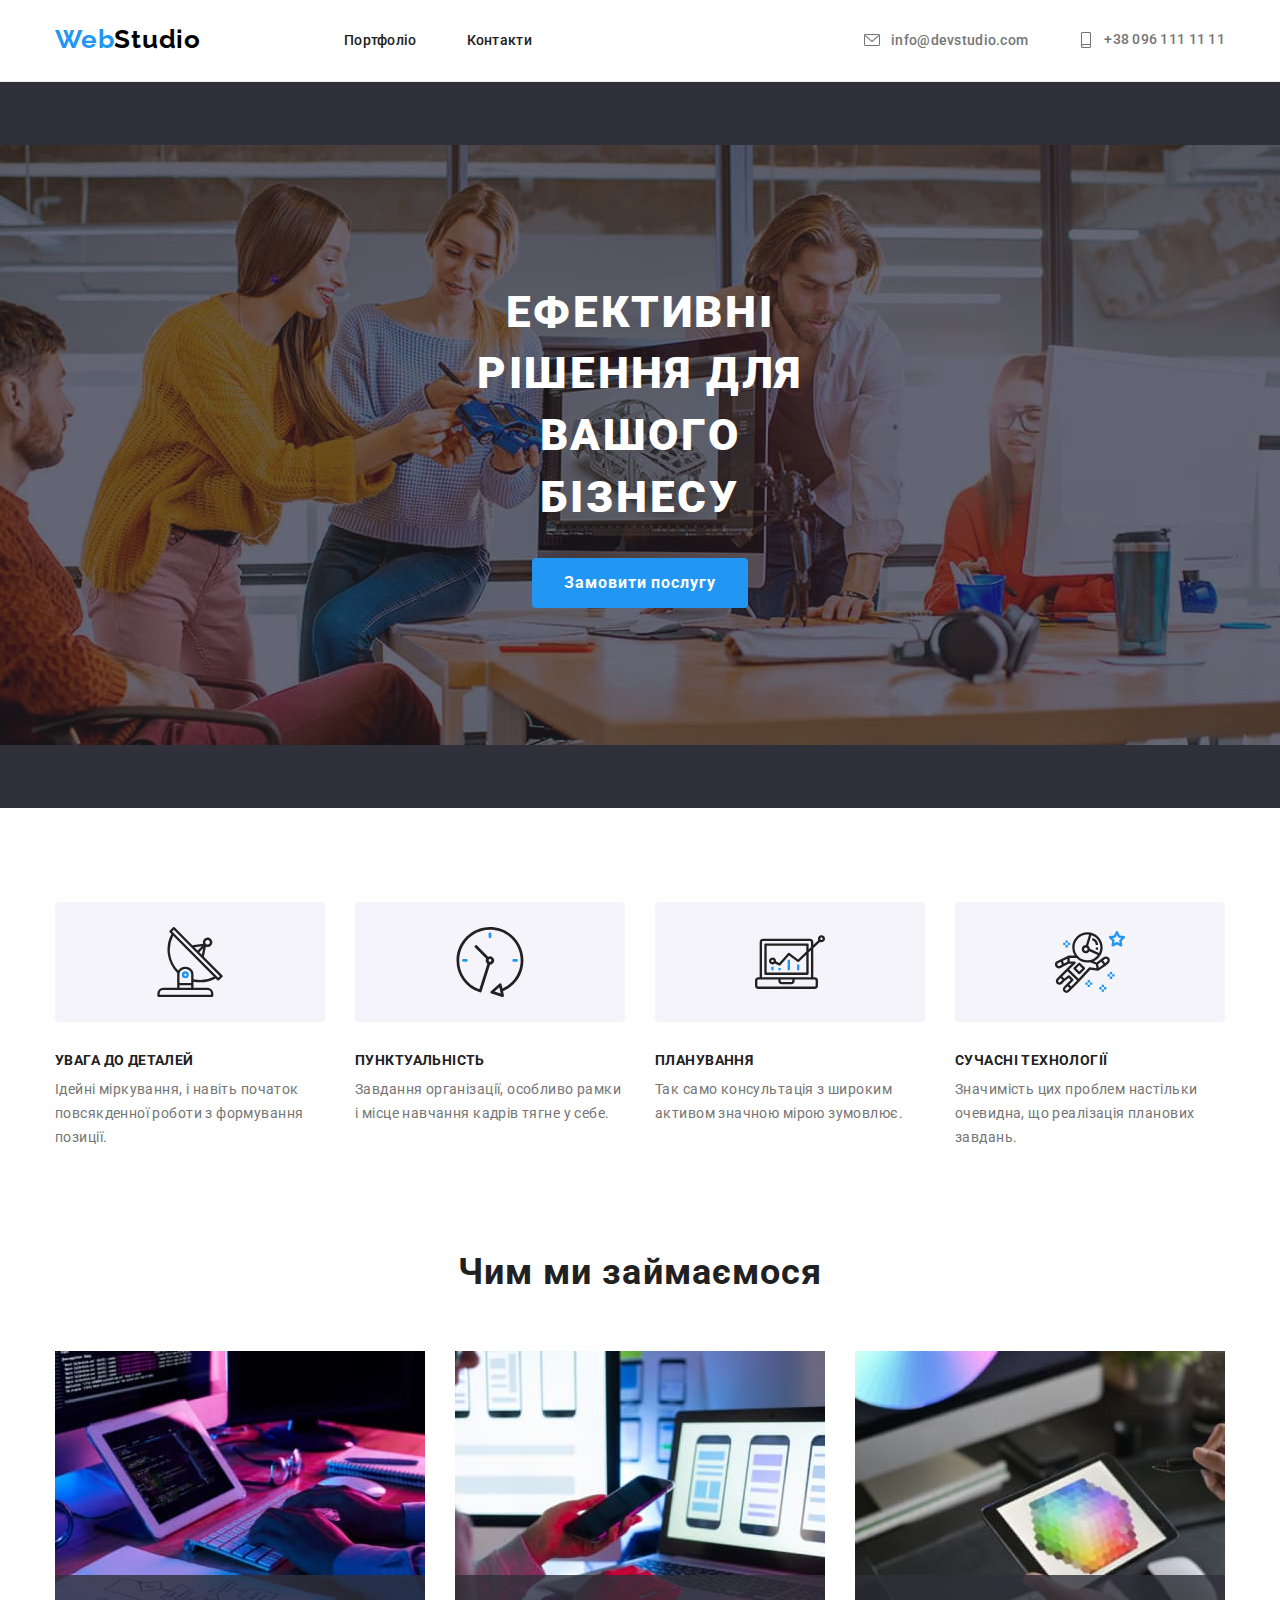
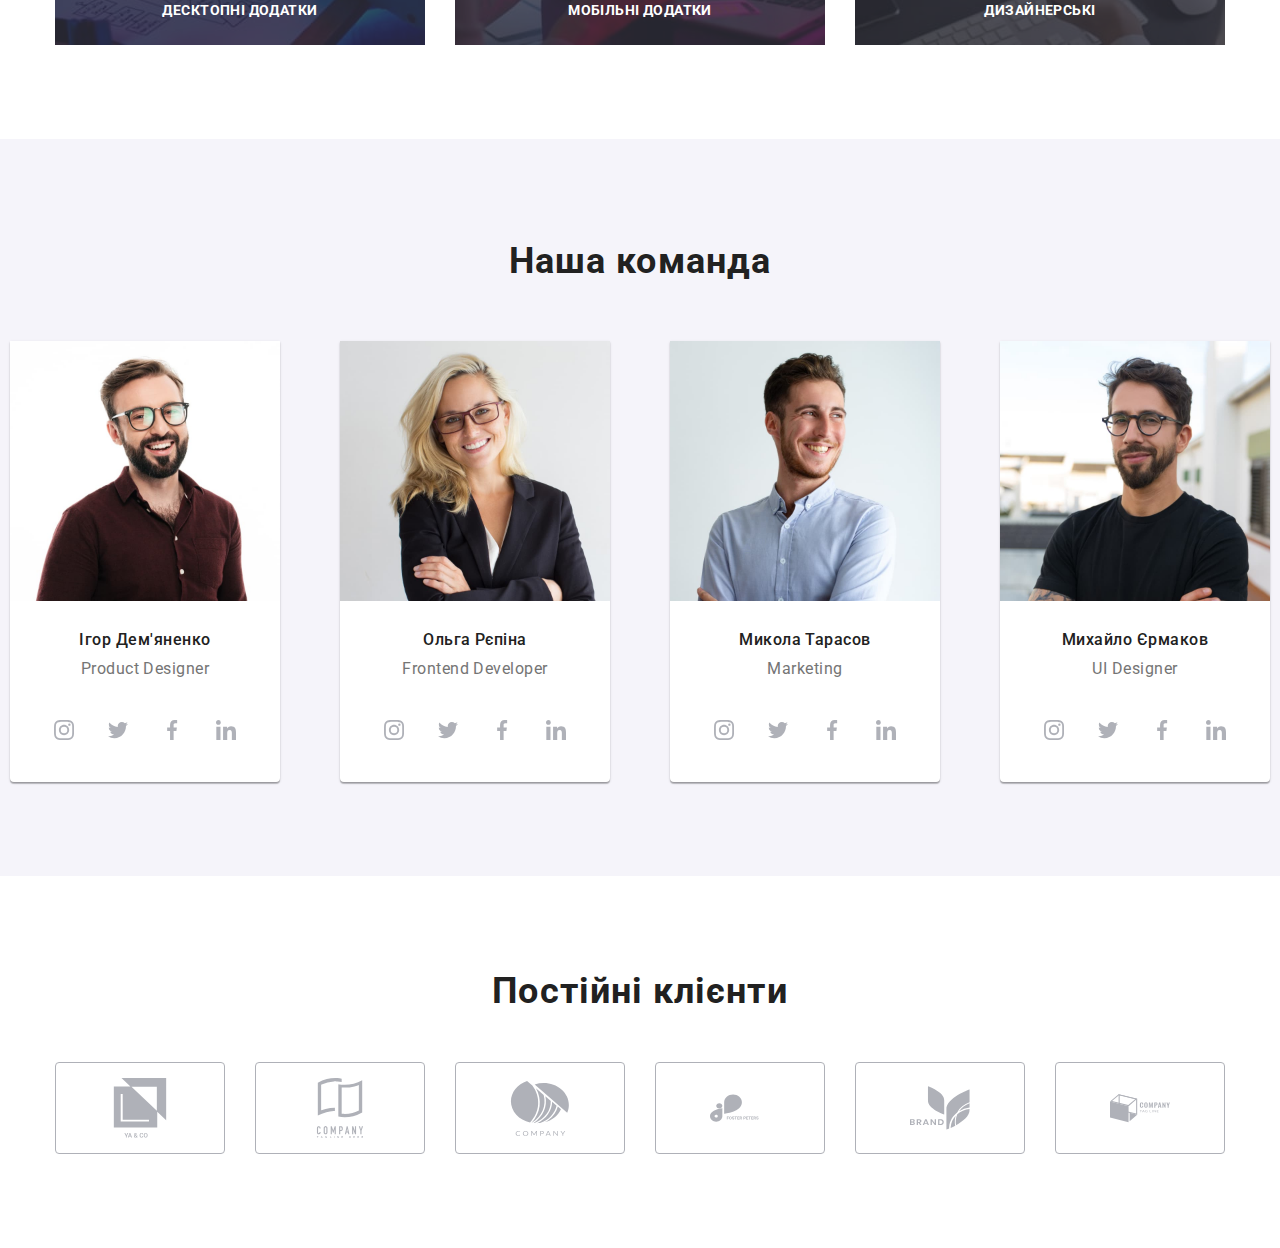
==== index.html @ b7daf35f "media from sections" ====
<!DOCTYPE html>
<html lang="uk">
  <head>
    <meta charset="UTF-8" />
    <meta http-equiv="X-UA-Compatible" content="IE=edge" />
    <meta name="viewport" content="width=device-width, initial-scale=1.0" />
    <title>WebStudio</title>

    <link rel="preconnect" href="https://fonts.googleapis.com" />
    <link rel="preconnect" href="https://fonts.gstatic.com" crossorigin />
    <link
      href="https://fonts.googleapis.com/css2?family=Raleway:wght@700&family=Roboto:wght@400;500;700;900&display=swap"
      rel="stylesheet"
    />
    <link
      rel="stylesheet"
      href="https://cdnjs.cloudflare.com/ajax/libs/modern-normalize/1.0.0/modern-normalize.min.css"
    />

    <link rel="stylesheet" href="./css/main.min.css" />
  </head>
  <body>
    <header class="header">
      <div class="container conteiner-header">
        <a href="./index.html" lang="en" class="logo">
          <span class="logo__web">Web</span
          ><span class="logo__studio">Studio</span></a
        >
        <button type="button" class="header__button">
          <svg width="40" height="40">
            <use
              href="./image/symbol-defs.svg#icon-menu"
              class="icon_menu"
            ></use>
            <use
              href="./image/symbol-defs.svg#icon-close_menu"
              class="icon_close"
            ></use>
          </svg>
        </button>

        <nav class="header__main">
          <ul class="utilited-ul nav">
            <li class="nav__item">
              <a href="./index.html" class="nav__link nav__link-active"
                >Студія</a
              >
            </li>
            <li class="nav__item">
              <a href="./portfolio.html" target="_blank" class="nav__link"
                >Портфоліо</a
              >
            </li>
            <li class="nav__item">
              <a href="" class="nav__link">Контакти</a>
            </li>
          </ul>
        </nav>

        <ul class="contact contact-header utilited-ul">
          <li class="contact__item">
            <a href=" mailto:info@devstudio.com" class="contact__link">
              <svg class="contact__mail-icon">
                <use href="./image/symbol-defs.svg#icon-envelope"></use>
              </svg>
              info@devstudio.com
            </a>
          </li>
          <li class="contact__item">
            <a href="tel:+380961111111" class="contact__link">
              <svg class="contact__tel-icon">
                <use href="./image/symbol-defs.svg#icon-smartphone"></use>
              </svg>
              +38 096 111 11 11
            </a>
          </li>
        </ul>
      </div>
    </header>

    <main>
      <!-- hero -->
      <section class="hero">
        <div class="container">
          <h1 class="hero__title">Ефективні рішення для вашого бізнесу</h1>
          <button type="button" class="hero__button button" data-modal-open>
            Замовити послугу
          </button>
        </div>
      </section>
      <!--особливості  -->
      <section class="section feautres">
        <div class="container">
          <h2 class="section__title" hidden>особливості</h2>
          <ul class="utilited-ul benefits">
            <li class="benefits__item">
              <div class="benefits__icon">
                <svg class="benefits__icon-size">
                  <use href="./image/symbol-defs.svg#icon-antenna"></use>
                </svg>
              </div>
              <h3 class="benefits__title">УВАГА ДО ДЕТАЛЕЙ</h3>
              <p class="benefits__text">
                Ідейні міркування, і навіть початок повсякденної роботи з
                формування позиції.
              </p>
            </li>
            <li class="benefits__item">
              <div class="benefits__icon">
                <svg class="benefits__icon-size">
                  <use href="./image/symbol-defs.svg#icon-clock"></use>
                </svg>
              </div>
              <h3 class="benefits__title">ПУНКТУАЛЬНІСТЬ</h3>
              <p class="benefits__text">
                Завдання організації, особливо рамки і місце навчання кадрів
                тягне у себе.
              </p>
            </li>
            <li class="benefits__item">
              <div class="benefits__icon">
                <svg class="benefits__icon-size">
                  <use href="./image/symbol-defs.svg#icon-diagram"></use>
                </svg>
              </div>
              <h3 class="benefits__title">ПЛАНУВАННЯ</h3>
              <p class="benefits__text">
                Так само консультація з широким активом значною мірою зумовлює.
              </p>
            </li>
            <li class="benefits__item">
              <div class="benefits__icon">
                <svg class="benefits__icon-size">
                  <use href="./image/symbol-defs.svg#icon-astronaut"></use>
                </svg>
              </div>
              <h3 class="benefits__title">СУЧАСНІ ТЕХНОЛОГІЇ</h3>
              <p class="benefits__text">
                Значимість цих проблем настільки очевидна, що реалізація
                планових завдань.
              </p>
            </li>
          </ul>
        </div>
      </section>
      <!-- Чим ми займаємося -->
      <section class="section works">
        <div class="container">
          <h2 class="section__title">Чим ми займаємося</h2>

          <ul class="utilited-ul works__list">
            <li class="works__item">
              <div class="works__wrapper">
                <img
                  src="./image/box1.jpg"
                  width="370"
                  alt="клавіатура"
                  class="works__img"
                />

                <div class="works__overlay">
                  <p class="works__overlay__text">Десктопні додатки</p>
                </div>
              </div>
            </li>
            <li class="works__item">
              <div class="works__wrapper">
                <img
                  src="./image/box2.jpg"
                  width="370"
                  alt="телефон"
                  class="works__img"
                />

                <div class="works__overlay">
                  <p class="works__overlay__text">Мобільні додатки</p>
                </div>
              </div>
            </li>
            <li class="works__item">
              <div class="works__wrapper">
                <img
                  src="./image/box3.jpg"
                  width="370"
                  alt="телефон"
                  class="works__img"
                />

                <div class="works__overlay">
                  <p class="works__overlay__text">Дизайнерські</p>
                </div>
              </div>
            </li>
          </ul>
        </div>
      </section>

      <!-- Наша команда -->
      <section class="section section-team">
        <div class="container">
          <h2 class="section__title">Наша команда</h2>

          <ul class="utilited-ul team">
            <li class="team__li">
              <img
                src="./image/img.jpg"
                width="270"
                alt="Ігор Дем'яненко"
                class="team__photo"
              />

              <h3 class="team__title">Ігор Дем'яненко</h3>
              <p class="team__text">Product Designer</p>
              <ul class="social-list">
                <li class="social-li">
                  <a
                    class="social-link"
                    href="https://www.instagram.com/"
                    target="_blank"
                    rel="noopener noreferrer"
                  >
                    <svg class="social-ikon-item">
                      <use href="./image/symbol-defs.svg#icon-instagram"></use>
                    </svg>
                  </a>
                </li>
                <li class="social-li">
                  <a
                    class="social-link"
                    href="https://www.instagram.com/"
                    target="_blank"
                    rel="noopener noreferrer"
                  >
                    <svg class="social-ikon-item">
                      <use href="./image/symbol-defs.svg#icon-twitter"></use>
                    </svg>
                  </a>
                </li>
                <li class="social-li">
                  <a
                    class="social-link"
                    href="https://www.instagram.com/"
                    target="_blank"
                    rel="noopener noreferrer"
                  >
                    <svg class="social-ikon-item">
                      <use href="./image/symbol-defs.svg#icon-facebook"></use>
                    </svg>
                  </a>
                </li>
                <li class="social-li">
                  <a
                    class="social-link"
                    href="https://www.instagram.com/"
                    target="_blank"
                    rel="noopener noreferrer"
                  >
                    <svg class="social-ikon-item">
                      <use href="./image/symbol-defs.svg#icon-linkedin"></use>
                    </svg>
                  </a>
                </li>
              </ul>
            </li>
            <li class="team__li">
              <img
                src="./image/img1.jpg"
                width="270"
                alt="Ольга Рєпіна"
                class="team__photo"
              />
              <h3 class="team__title">Ольга Рєпіна</h3>
              <p class="team__text">Frontend Developer</p>
              <ul class="social-list">
                <li class="social-li">
                  <a
                    class="social-link"
                    href="https://www.instagram.com/"
                    target="_blank"
                    rel="noopener noreferrer"
                  >
                    <svg class="social-ikon-item">
                      <use href="./image/symbol-defs.svg#icon-instagram"></use>
                    </svg>
                  </a>
                </li>
                <li class="social-li">
                  <a
                    class="social-link"
                    href="https://www.instagram.com/"
                    target="_blank"
                    rel="noopener noreferrer"
                  >
                    <svg class="social-ikon-item">
                      <use href="./image/symbol-defs.svg#icon-twitter"></use>
                    </svg>
                  </a>
                </li>
                <li class="social-li">
                  <a
                    class="social-link"
                    href="https://www.instagram.com/"
                    target="_blank"
                    rel="noopener noreferrer"
                  >
                    <svg class="social-ikon-item">
                      <use href="./image/symbol-defs.svg#icon-facebook"></use>
                    </svg>
                  </a>
                </li>
                <li class="social-li">
                  <a
                    class="social-link"
                    href="https://www.instagram.com/"
                    target="_blank"
                    rel="noopener noreferrer"
                  >
                    <svg class="social-ikon-item">
                      <use href="./image/symbol-defs.svg#icon-linkedin"></use>
                    </svg>
                  </a>
                </li>
              </ul>
            </li>
            <li class="team__li">
              <img
                src="./image/img2.jpg"
                width="270"
                alt="Микола Тарасов"
                class="team__photo"
              />
              <h3 class="team__title">Микола Тарасов</h3>
              <p class="team__text">Marketing</p>
              <ul class="social-list">
                <li class="social-li">
                  <a
                    class="social-link"
                    href="https://www.instagram.com/"
                    target="_blank"
                    rel="noopener noreferrer"
                  >
                    <svg class="social-ikon-item">
                      <use href="./image/symbol-defs.svg#icon-instagram"></use>
                    </svg>
                  </a>
                </li>
                <li class="social-li">
                  <a
                    class="social-link"
                    href="https://www.instagram.com/"
                    target="_blank"
                    rel="noopener noreferrer"
                  >
                    <svg class="social-ikon-item">
                      <use href="./image/symbol-defs.svg#icon-twitter"></use>
                    </svg>
                  </a>
                </li>
                <li class="social-li">
                  <a
                    class="social-link"
                    href="https://www.instagram.com/"
                    target="_blank"
                    rel="noopener noreferrer"
                  >
                    <svg class="social-ikon-item">
                      <use href="./image/symbol-defs.svg#icon-facebook"></use>
                    </svg>
                  </a>
                </li>
                <li class="social-li">
                  <a
                    class="social-link"
                    href="https://www.instagram.com/"
                    target="_blank"
                    rel="noopener noreferrer"
                  >
                    <svg class="social-ikon-item">
                      <use href="./image/symbol-defs.svg#icon-linkedin"></use>
                    </svg>
                  </a>
                </li>
              </ul>
            </li>
            <li class="team__li">
              <img
                src="./image/img3.jpg"
                width="270"
                alt="Михайло Єрмаков"
                class="team__photo"
              />
              <h3 class="team__title">Михайло Єрмаков</h3>
              <p class="team__text">UI Designer</p>
              <ul class="social-list">
                <li class="social-li">
                  <a
                    class="social-link"
                    href="https://www.instagram.com/"
                    target="_blank"
                    rel="noopener noreferrer"
                  >
                    <svg class="social-ikon-item">
                      <use href="./image/symbol-defs.svg#icon-instagram"></use>
                    </svg>
                  </a>
                </li>
                <li class="social-li">
                  <a
                    class="social-link"
                    href="https://www.instagram.com/"
                    target="_blank"
                    rel="noopener noreferrer"
                  >
                    <svg class="social-ikon-item">
                      <use href="./image/symbol-defs.svg#icon-twitter"></use>
                    </svg>
                  </a>
                </li>
                <li class="social-li">
                  <a
                    class="social-link"
                    href="https://www.instagram.com/"
                    target="_blank"
                    rel="noopener noreferrer"
                  >
                    <svg class="social-ikon-item">
                      <use href="./image/symbol-defs.svg#icon-facebook"></use>
                    </svg>
                  </a>
                </li>
                <li class="social-li">
                  <a
                    class="social-link"
                    href="https://www.instagram.com/"
                    target="_blank"
                    rel="noopener noreferrer"
                  >
                    <svg class="social-ikon-item">
                      <use href="./image/symbol-defs.svg#icon-linkedin"></use>
                    </svg>
                  </a>
                </li>
              </ul>
            </li>
          </ul>
        </div>
      </section>
      <section class="section clients">
        <div class="container">
          <h2 class="clients-title">Постійні клієнти</h2>
          <ul class="clients-list">
            <li class="clients-item">
              <a class="clients-link" href="#">
                <svg class="client-ikon-item">
                  <use href="./image/symbol-defs.svg#icon-group"></use>
                </svg>
              </a>
            </li>
            <li class="clients-item">
              <a class="clients-link" href="#">
                <svg class="client-ikon-item">
                  <use href="./image/symbol-defs.svg#icon-group-1"></use>
                </svg>
              </a>
            </li>
            <li class="clients-item">
              <a class="clients-link" href="#">
                <svg class="client-ikon-item">
                  <use href="./image/symbol-defs.svg#icon-group-2"></use>
                </svg>
              </a>
            </li>
            <li class="clients-item">
              <a class="clients-link" href="#">
                <svg class="client-ikon-item">
                  <use href="./image/symbol-defs.svg#icon-group-3"></use>
                </svg>
              </a>
            </li>
            <li class="clients-item">
              <a class="clients-link" href="#">
                <svg class="client-ikon-item">
                  <use href="./image/symbol-defs.svg#icon-group-4"></use>
                </svg>
              </a>
            </li>
            <li class="clients-item">
              <a class="clients-link" href="#">
                <svg class="client-ikon-item">
                  <use href="./image/symbol-defs.svg#icon-group-5"></use>
                </svg>
              </a>
            </li>
          </ul>
        </div>
      </section>
    </main>
    <!-- підвал -->
    <!-- <footer class="footer">
      <div class="container container-footer">
        <div class="contact footer-contacts">
          <a href="./index.html" lang="en" class="logo logo-footer">
            <span class="logo__web">Web</span
            ><span class="logo__studio-footer">Studio</span></a
          >

          <address>
            <ul class="contact utilited-ul">
              <li>
                <a
                  href="https://www.google.com/maps/place/%D0%B1%D1%83%D0%BB.+%D0%9B%D0%B5%D1%81%D0%B8+%D0%A3%D0%BA%D1%80%D0%B0%D0%B8%D0%BD%D0%BA%D0%B8,+26,+%D0%9A%D0%B8%D0%B5%D0%B2,+%D0%A3%D0%BA%D1%80%D0%B0%D0%B8%D0%BD%D0%B0,+02000/@50.4265841,30.5361971,17z/data=!3m1!4b1!4m5!3m4!1s0x40d4cf0e033ecbe9:0x57a4dffefec77da0!8m2!3d50.4265807!4d30.5383858"
                  target="_blank"
                  rel="noopener noreferrer"
                  class="adress"
                  >м. Київ, пр-т Лесі Українки, 26</a
                >
              </li>
              <li>
                <a href=" mailto:info@devstudio.com" class="contact-footer"
                  >info@devstudio.com</a
                >
              </li>
              <li>
                <a href="tel:+380961111111" class="contact-footer"
                  >+38 096 111 11 11</a
                >
              </li>
            </ul>
          </address>
        </div>
        <div class="footer-add">
          <p class="add-title">приєднуйтесь</p>
          <ul class="social">
            <li class="social-li">
              <a
                class="social-link social-link-add"
                href="https://www.instagram.com/"
                target="_blank"
                rel="noopener noreferrer"
              >
                <svg class="social-ikon-item add">
                  <use href="./image/symbol-defs.svg#icon-instagram"></use>
                </svg>
              </a>
            </li>
            <li class="social-li">
              <a
                class="social-link social-link-add"
                href="https://www.instagram.com/"
                target="_blank"
                rel="noopener noreferrer"
              >
                <svg class="social-ikon-item add">
                  <use href="./image/symbol-defs.svg#icon-twitter"></use>
                </svg>
              </a>
            </li>
            <li class="social-li">
              <a
                class="social-link social-link-add"
                href="https://www.instagram.com/"
                target="_blank"
                rel="noopener noreferrer"
              >
                <svg class="social-ikon-item add">
                  <use href="./image/symbol-defs.svg#icon-facebook"></use>
                </svg>
              </a>
            </li>
            <li class="social-li">
              <a
                class="social-link social-link-add"
                href="https://www.instagram.com/"
                target="_blank"
                rel="noopener noreferrer"
              >
                <svg class="social-ikon-item add">
                  <use href="./image/symbol-defs.svg#icon-linkedin"></use>
                </svg>
              </a>
            </li>
          </ul>
        </div>

        <div class="footer-subscription">
          <p class="subscription-title">Підпишіться на розсилку</p>

          <form name="subscription" class="form-subscription">
            <label>
              <input
                type="email"
                name="mail"
                placeholder="E-mail"
                class="input-subscription"
              />
            </label>
            <button type="submit" class="subscription-button">
              Підписатися
              <svg class="subscription-icon">
                <use href="./image/symbol-defs.svg#icon-send"></use>
              </svg>
            </button>
          </form>
        </div>
      </div>
    </footer> -->
    <div class="backdrop is-hidden" data-modal>
      <div class="hero-modal">
        <button type="button" class="close-btn" data-modal-close>
          <svg class="close-icon">
            <use href="./image/symbol-defs.svg#icon-close"></use>
          </svg>
        </button>
        <form class="request">
          <p class="request-title">Залиште свої дані, ми вам передзвонимо</p>

          <label for="name" class="request-item">
            Ім'я
            <input
              type="text"
              name="name"
              id="name"
              class="request-input"
              required
            />
            <svg class="input-icon">
              <use href="./image/symbol-defs.svg#icon-name-modal"></use>
            </svg>
          </label>

          <label for="tel" class="request-item">
            Телефон

            <input
              type="tel"
              name="tel"
              id="tel"
              class="request-input"
              required
            />
            <svg class="input-icon">
              <use href="./image/symbol-defs.svg#icon-phone-modal"></use>
            </svg>
          </label>

          <label class="request-item">
            Пошта

            <input type="email" name="mail" class="request-input" required />
            <svg class="input-icon">
              <use href="./image/symbol-defs.svg#icon-email-modal"></use>
            </svg>
          </label>

          <label class="request-item">
            Коментар
            <textarea
              name="commit"
              rows="5"
              class="text-commit"
              placeholder="Введіть текст"
            ></textarea>
          </label>

          <label class="request-agree">
            <input
              class="agree-input"
              type="checkbox"
              name="consent"
              value="agree"
            />
            <span class="agree-icon"></span>
            <span class="agree-text">
              Погоджуюся з розсилкою та приймаю
              <a href="#" class="agree-link">Умови договору</a>
            </span>
          </label>

          <button type="submit" class="request-btn">Відправити</button>
        </form>
      </div>
    </div>
    <script src="./js/modal.js"></script>
  </body>
</html>
---- css/main.min.css ----
html{-webkit-box-sizing:border-box;box-sizing:border-box}*,*::before,*::after{-webkit-box-sizing:inherit;box-sizing:inherit}body{background-color:#fff;color:#757575;font-family:Roboto,sans-serif;font-weight:400;font-size:16px;line-height:1.17;letter-spacing:.03em}h1,h2,h3,h4,h5,h6,p,ul{padding:0px;margin:0px}a,ul{list-style:none;color:currentColor}img{display:block;margin:0px}button,a{cursor:pointer}.container{margin-left:auto;margin-right:auto;padding-left:15px;padding-right:15px}@media screen and (min-width: 480px){.container{width:480px}}@media screen and (min-width: 768px){.container{width:768px}}@media screen and (min-width: 1200px){.container{width:1200px}}.button{border-radius:4px;padding:6px 22px;display:inline-block;border:0px;color:#212121;background-color:#f5f4fa;cursor:pointer;font-weight:500;font-size:16px;line-height:1.62;text-align:center;letter-spacing:.03em;-webkit-transition:background-color 250ms cubic-bezier(0.4, 0, 0.2, 1);transition:background-color 250ms cubic-bezier(0.4, 0, 0.2, 1)}.section{margin-left:auto;margin-right:auto;padding-top:60px;padding-bottom:60px}@media screen and (min-width: 1200px){.section{padding-top:94px;padding-bottom:94px}}.logo{display:-webkit-box;display:-ms-flexbox;display:flex;padding-top:16px;padding-bottom:16px;text-decoration:none;letter-spacing:.03em;font-family:"Raleway";font-style:normal;font-weight:700;font-size:24px;line-height:1.6;letter-spacing:.03em}.logo__web{color:#2196f3}.logo__studio{color:#000}@media screen and (min-width: 768px){.logo{padding-top:26px;padding-bottom:26px}}@media screen and (min-width: 1200px){.logo{font-size:26px;line-height:1.2;padding-top:24px;padding-bottom:25px;margin-right:93px}}.logo-footer{display:inline-block;margin-bottom:20px}.logo__studio-footer{color:#fff}.section__title{margin-bottom:30px;font-weight:700;font-size:28px;line-height:1.17;text-align:center;letter-spacing:.03em;color:#212121}@media screen and (min-width: 1200px){.section__title{font-size:36px;line-height:1.6;margin-bottom:50px}}.header{border-bottom:1px solid #ececec}@media screen and (min-width: 768px){.header{display:-webkit-box;display:-ms-flexbox;display:flex}}@media screen and (min-width: 768px){.header__main{display:-webkit-box;display:-ms-flexbox;display:flex}}@media screen and (min-width: 768px){.conteiner-header{display:-webkit-box;display:-ms-flexbox;display:flex;-webkit-box-align:center;-ms-flex-align:center;align-items:center;margin-left:auto;margin-right:auto;padding-right:15px;padding-left:15px;background-color:#fff}}.header__button{display:block;margin-left:auto;width:40px;height:40px}@media screen and (min-width: 768px){.header__button{display:none}}.nav{display:none}@media screen and (min-width: 768px){.nav{display:-webkit-box;display:-ms-flexbox;display:flex}}@media screen and (min-width: 1200px){.nav{display:-webkit-box;display:-ms-flexbox;display:flex;gap:50px}}.nav__link{display:none}@media screen and (min-width: 768px){.nav__link{display:block;padding-top:32px;padding-bottom:32px;color:#212121;font-weight:500;font-size:14px;line-height:1.2;letter-spacing:.02em;text-decoration:none;-webkit-transition-property:color;transition-property:color;-webkit-transition-duration:250ms;transition-duration:250ms;-webkit-transition-timing-function:cubic-bezier(0.4, 0, 0.2, 1);transition-timing-function:cubic-bezier(0.4, 0, 0.2, 1)}.nav__link:hover,.nav__link:focus{color:#2196f3}}.nav__link-active{display:none}@media screen and (min-width: 768px){.nav__link-active{color:#2196f3;position:relative}.nav__link-active::after{position:absolute;content:"";display:block;width:100%;height:4px;background-color:#2196f3;left:0;bottom:0;border-radius:2px}}.contact{display:none}@media screen and (min-width: 768px){.contact{display:-webkit-box;display:-ms-flexbox;display:flex}}@media screen and (min-width: 1200px){.contact{font-weight:500;font-size:14px;line-height:1.2;letter-spacing:.02em;text-decoration:none}}.contact__item{display:none}@media screen and (min-width: 768px){.contact__item{display:-webkit-box;display:-ms-flexbox;display:flex}}@media screen and (min-width: 1200px){.contact__item{display:-webkit-box;display:-ms-flexbox;display:flex;-webkit-box-align:center;-ms-flex-align:center;align-items:center;-webkit-box-pack:center;-ms-flex-pack:center;justify-content:center;color:#757575}}.contact__link{display:-webkit-box;display:-ms-flexbox;display:flex;text-decoration:none;-webkit-transition:color 250ms cubic-bezier(0.4, 0, 0.2, 1);transition:color 250ms cubic-bezier(0.4, 0, 0.2, 1)}.contact__link:hover,.contact__link:focus{color:#2196f3}.contact-footer{color:rgba(255,255,255,.6);margin-bottom:9px;text-decoration:none;font-style:normal;font-weight:400;line-height:1.7;letter-spacing:.03em;margin-top:9px;-webkit-transition:color 250ms cubic-bezier(0.4, 0, 0.2, 1);transition:color 250ms cubic-bezier(0.4, 0, 0.2, 1)}.contact-footer:hover,.contact-footer:focus{color:#2196f3}.contact-footer-item{margin-top:9px}.contact-header{display:-webkit-box;display:-ms-flexbox;display:flex;-webkit-box-pack:center;-ms-flex-pack:center;justify-content:center;-webkit-box-align:center;-ms-flex-align:center;align-items:center;margin-left:auto;text-decoration:none}.contact__mail-icon{fill:#757575;margin-right:10px;width:18px;height:16px;-webkit-transition:fill 250ms cubic-bezier(0.4, 0, 0.2, 1);transition:fill 250ms cubic-bezier(0.4, 0, 0.2, 1)}.contact__link:hover .contact__mail-icon,.contact__link:focus .contact__mail-icon{fill:#2196f3}.contact__tel-icon{fill:#757575;margin-right:10px;margin-left:50px;width:16px;height:18px;-webkit-transition:fill 250ms cubic-bezier(0.4, 0, 0.2, 1);transition:fill 250ms cubic-bezier(0.4, 0, 0.2, 1)}.contact__link:hover .contact__tel-icon,.contact__link:focus .contact__tel-icon{fill:#2196f3}.hero{background:-webkit-gradient(linear, left top, right top, from(rgba(47, 48, 58, 0.4)), to(rgba(47, 48, 58, 0.4))),url("../image/hero.jpg");background:linear-gradient(to right, rgba(47, 48, 58, 0.4), rgba(47, 48, 58, 0.4)),url("../image/hero.jpg");background-color:#2f303a;background-repeat:no-repeat;background-position:center;text-align:center;padding-top:118px;padding-bottom:118px}@media screen and (min-width: 1200px){.hero{padding-top:200px;padding-bottom:200px}}.hero__button{padding:10px 24px;font-weight:700;line-height:1.88;letter-spacing:.06em;color:#fff;background-color:#2196f3}@media screen and (min-width: 1200px){.hero__button{padding:10px 32px}}.hero__title{display:-webkit-box;display:-ms-flexbox;display:flex;-ms-flex-wrap:wrap;flex-wrap:wrap;font-weight:900;font-size:26px;line-height:1.62;text-align:center;letter-spacing:.06em;text-transform:uppercase;color:#fff;margin-bottom:30px;width:360px;margin-right:auto;margin-left:auto}@media screen and (min-width: 1200px){.hero__title{font-size:44px;line-height:1.4;max-width:696px}}@media screen and (min-width: 1200px){.feautres{padding-bottom:0px}}.benefits{font-weight:400;font-size:14px;line-height:1.7;letter-spacing:.03em;background-color:#fff}@media screen and (min-width: 768px){.benefits{display:-webkit-box;display:-ms-flexbox;display:flex;-webkit-box-pack:center;-ms-flex-pack:center;justify-content:center;-ms-flex-wrap:wrap;flex-wrap:wrap;gap:30px}}@media screen and (max-width: 768px){.benefits__item:not(:last-child){margin-bottom:30px}}.benefits__title{margin-bottom:10px;font-weight:700;font-size:14px;line-height:16px;letter-spacing:.03em;text-transform:uppercase;color:#212121}.benefits__text{font-weight:400;font-size:14px;line-height:1.7;letter-spacing:.03em;color:#757575}@media screen and (min-width: 1200px){.benefits__text{width:270px}}@media screen and (max-width: 1200px){.benefits__text{width:350px}}.benefits__icon{display:-webkit-box;display:-ms-flexbox;display:flex;-webkit-box-pack:center;-ms-flex-pack:center;justify-content:center;-webkit-box-align:center;-ms-flex-align:center;align-items:center;width:100%;height:120px;background-color:#f5f4fa;border-radius:4px;margin-bottom:30px}.benefits__icon-size{width:70px;height:70px}@media screen and (min-width: 768px){.benefits__icon{width:350px;height:120px}}@media screen and (min-width: 1200px){.benefits__icon{width:270px;height:120px}}@media screen and (max-width: 1199px){.works{display:none}}@media screen and (min-width: 1200px){.works{display:block}}.works__list{display:-webkit-box;display:-ms-flexbox;display:flex;-ms-flex-item-align:center;align-self:center;-webkit-box-pack:center;-ms-flex-pack:center;justify-content:center;gap:30px}.works__item{display:-webkit-box;display:-ms-flexbox;display:flex;-webkit-box-pack:center;-ms-flex-pack:center;justify-content:center;-webkit-box-align:center;-ms-flex-align:center;align-items:center}.works__wrapper{position:relative}.works__overlay{position:absolute;content:"";width:370px;height:70px;background:rgba(47,48,58,.8);bottom:0;display:-webkit-box;display:-ms-flexbox;display:flex;-webkit-box-pack:center;-ms-flex-pack:center;justify-content:center;-webkit-box-align:center;-ms-flex-align:center;align-items:center}.works__overlay__text{font-weight:700;font-size:14px;line-height:16px;text-align:center;letter-spacing:.03em;text-transform:uppercase;color:#fff}.section-team{background-color:#f5f4fa;padding-bottom:94px}@media screen and (min-width: 768px){.team{display:-webkit-box;display:-ms-flexbox;display:flex;-webkit-box-pack:center;-ms-flex-pack:center;justify-content:center;-ms-flex-wrap:wrap;flex-wrap:wrap;gap:30px}}@media screen and (min-width: 1200px){.team{-ms-flex-wrap:nowrap;flex-wrap:nowrap}}.team__photo{display:block}@media screen and (max-width: 767px){.team__photo{width:450px}}@media screen and (max-width: 1199px){.team__photo{width:354px}}.team__li{background:#fff;-webkit-box-shadow:0px 1px 3px rgba(0,0,0,.12),0px 1px 1px rgba(0,0,0,.14),0px 2px 1px rgba(0,0,0,.2);box-shadow:0px 1px 3px rgba(0,0,0,.12),0px 1px 1px rgba(0,0,0,.14),0px 2px 1px rgba(0,0,0,.2);border-radius:0px 0px 4px 4px}@media screen and (max-width: 767px){.team__li{width:450px}}@media screen and (max-width: 1199px){.team__li{width:354px}}.team__title{margin-top:30px;margin-bottom:10px;font-weight:500;font-size:16px;line-height:1.18;text-align:center;letter-spacing:.03em;color:#212121}@media screen and (max-width: 767px){.team__title{width:450px}}@media screen and (max-width: 1199px){.team__title{width:354px}}.team__text{text-align:center;margin-bottom:30px}@media screen and (max-width: 767px){.team__text{width:450px}}@media screen and (max-width: 1199px){.team__text{width:354px}}@media screen and (min-width: 1200px){.team__li+.team__li{margin-left:30px}}.social-list{display:-webkit-box;display:-ms-flexbox;display:flex;-webkit-box-pack:center;-ms-flex-pack:center;justify-content:center;-ms-flex-item-align:center;align-self:center;margin-left:auto;margin-right:auto;margin-bottom:30px;gap:10px;list-style:none}.social{display:-webkit-box;display:-ms-flexbox;display:flex;gap:10px}.social-li{display:-webkit-box;display:-ms-flexbox;display:flex}.social-link{display:-webkit-box;display:-ms-flexbox;display:flex;-webkit-box-pack:center;-ms-flex-pack:center;justify-content:center;-webkit-box-align:center;-ms-flex-align:center;align-items:center;background-color:rgba(0,0,0,0);border-radius:50%;width:44px;height:44px;-webkit-transition:background-color 250ms cubic-bezier(0.4, 0, 0.2, 1);transition:background-color 250ms cubic-bezier(0.4, 0, 0.2, 1)}.social-link:hover,.social-link:focus{background-color:#2196f3}.social-ikon-item{width:20px;height:20px;fill:#afb1b8;-webkit-transition:fill 250ms cubic-bezier(0.4, 0, 0.2, 1);transition:fill 250ms cubic-bezier(0.4, 0, 0.2, 1)}.social-link:hover .social-ikon-item,.social-link:focus .social-ikon-item{fill:#fff}.clients-title{font-weight:700;font-size:36px;line-height:42px;text-align:center;letter-spacing:.03em;color:#212121;margin-bottom:50px}.clients-list{display:-webkit-box;display:-ms-flexbox;display:flex;list-style:none;gap:30px}@media screen and (min-width: 480px){.clients-list{-ms-flex-wrap:wrap;flex-wrap:wrap}}.clients-item{display:-webkit-box;display:-ms-flexbox;display:flex;-webkit-box-pack:center;-ms-flex-pack:center;justify-content:center;-webkit-box-align:center;-ms-flex-align:center;align-items:center}.clients-link{display:-webkit-box;display:-ms-flexbox;display:flex;-webkit-box-pack:center;-ms-flex-pack:center;justify-content:center;-webkit-box-align:center;-ms-flex-align:center;align-items:center;width:210px;height:92px;border:1px solid #afb1b8;border-radius:4px;-webkit-transition:border 250ms cubic-bezier(0.4, 0, 0.2, 1);transition:border 250ms cubic-bezier(0.4, 0, 0.2, 1)}.clients-link:focus,.clients-link:hover{border:1px solid #2196f3}@media screen and (min-width: 768px){.clients-link{width:226px;height:92px}}@media screen and (min-width: 1200px){.clients-link{width:170px;height:92px}}.client-ikon-item{width:106px;height:60px;fill:#afb1b8;-webkit-transition:fill 250ms cubic-bezier(0.4, 0, 0.2, 1);transition:fill 250ms cubic-bezier(0.4, 0, 0.2, 1)}.clients-item:focus .client-ikon-item,.clients-item:hover .client-ikon-item{fill:#2196f3}.container-footer{display:-webkit-inline-box;display:-ms-inline-flexbox;display:inline-flex;-webkit-box-align:baseline;-ms-flex-align:baseline;align-items:baseline;gap:94px;padding-left:15px;padding-right:15px;padding-top:60px;padding-bottom:60px}.footer{display:-webkit-box;display:-ms-flexbox;display:flex;background-color:#2f303a;margin-left:auto;margin-right:auto}.adress{display:inline-block;color:#fff;font-style:normal;font-weight:400;font-size:14px;line-height:1.7;letter-spacing:.03em;text-decoration:none;-webkit-transition:color 250ms cubic-bezier(0.4, 0, 0.2, 1);transition:color 250ms cubic-bezier(0.4, 0, 0.2, 1)}.adress:hover,.adress:focus{color:#2196f3}.footer-contacts{display:-webkit-box;display:-ms-flexbox;display:flex;-webkit-box-orient:vertical;-webkit-box-direction:normal;-ms-flex-direction:column;flex-direction:column}.add{fill:#fff}.add-title{margin-bottom:20px;font-weight:700;font-size:14px;line-height:16px;letter-spacing:.03em;text-transform:uppercase;color:#fff}.footer-add{display:-webkit-box;display:-ms-flexbox;display:flex;-webkit-box-orient:vertical;-webkit-box-direction:normal;-ms-flex-direction:column;flex-direction:column}.social-link-add{background-color:rgba(255,255,255,.1)}.footer-subscription{display:-webkit-box;display:-ms-flexbox;display:flex;-webkit-box-orient:vertical;-webkit-box-direction:normal;-ms-flex-direction:column;flex-direction:column}.form-subscription{display:-webkit-box;display:-ms-flexbox;display:flex}.subscription-title{font-weight:700;font-size:14px;line-height:16px;letter-spacing:.03em;text-transform:uppercase;color:#fff;margin-bottom:20px}.input-subscription{display:block;width:358px;height:50px;background-color:#2f303a;outline:1px solid rgba(255,255,255,.3);-webkit-filter:drop-shadow(0px 4px 4px rgba(0, 0, 0, 0.15));filter:drop-shadow(0px 4px 4px rgba(0, 0, 0, 0.15));border-radius:4px;margin-right:12px;color:#f5f4fa;padding-left:16px}.subscription-button{display:-webkit-box;display:-ms-flexbox;display:flex;-webkit-box-pack:space-evenly;-ms-flex-pack:space-evenly;justify-content:space-evenly;-webkit-box-align:center;-ms-flex-align:center;align-items:center;width:200px;height:50px;-webkit-box-shadow:0px 4px 4px rgba(0,0,0,.15);box-shadow:0px 4px 4px rgba(0,0,0,.15);border-radius:4px;border:1px solid #2196f3;font-weight:700;font-size:16px;line-height:1.88;text-align:center;letter-spacing:.06em;color:#fff;background-color:#2196f3}.subscription-icon{top:0;left:0;width:24px;height:24px;fill:#fff}.backdrop{position:fixed;top:0;left:0;width:100%;height:100%;background-color:rgba(0,0,0,.2);-webkit-transition:opacity 1000ms cubic-bezier(0.075, 0.82, 0.165, 1);transition:opacity 1000ms cubic-bezier(0.075, 0.82, 0.165, 1)}.is-hidden{opacity:0;pointer-events:none}.hero-modal{display:-webkit-box;display:-ms-flexbox;display:flex;-webkit-box-pack:center;-ms-flex-pack:center;justify-content:center;-webkit-box-align:center;-ms-flex-align:center;align-items:center;top:50%;left:50%;-webkit-transform:translate(-50%, -50%);transform:translate(-50%, -50%);height:581px;width:521px;padding:40px;background-color:#fff;-webkit-box-shadow:0px 1px 3px rgba(0,0,0,.12),0px 1px 1px rgba(0,0,0,.14),0px 2px 1px rgba(0,0,0,.2);box-shadow:0px 1px 3px rgba(0,0,0,.12),0px 1px 1px rgba(0,0,0,.14),0px 2px 1px rgba(0,0,0,.2);border-radius:4px;position:relative;-webkit-transition:-webkit-transform 1000ms cubic-bezier(0.075, 0.82, 0.165, 1);transition:-webkit-transform 1000ms cubic-bezier(0.075, 0.82, 0.165, 1);transition:transform 1000ms cubic-bezier(0.075, 0.82, 0.165, 1);transition:transform 1000ms cubic-bezier(0.075, 0.82, 0.165, 1), -webkit-transform 1000ms cubic-bezier(0.075, 0.82, 0.165, 1)}.close-btn{display:-webkit-box;display:-ms-flexbox;display:flex;-webkit-box-pack:center;-ms-flex-pack:center;justify-content:center;-webkit-box-align:center;-ms-flex-align:center;align-items:center;margin-left:auto;position:absolute;top:8px;right:8px;width:30px;height:30px;border:1px solid rgba(0,0,0,.1);border-radius:50%;background-color:#fff;-webkit-transition-property:fill;transition-property:fill;-webkit-transition-duration:250ms;transition-duration:250ms;-webkit-transition-timing-function:cubic-bezier(0.4, 0, 0.2, 1);transition-timing-function:cubic-bezier(0.4, 0, 0.2, 1)}.close-icon{width:18px;height:18px}.close-btn:hover .close-icon,.close-btn:focus .close-icon{fill:#2196f3}.group-request{display:block}.request{width:100%;height:100%;display:-webkit-box;display:-ms-flexbox;display:flex;-webkit-box-orient:vertical;-webkit-box-direction:normal;-ms-flex-direction:column;flex-direction:column;font-weight:400;font-size:12px;line-height:1.2;letter-spacing:.01em;color:#757575}.request-item{display:-webkit-box;display:-ms-flexbox;display:flex;-webkit-box-orient:vertical;-webkit-box-direction:normal;-ms-flex-direction:column;flex-direction:column;margin-bottom:10px;position:relative}.request-input{display:block;height:40px;border:1px solid rgba(33,33,33,.2);border-radius:4px;padding-left:42px;-webkit-transition:outline-color 250ms cubic-bezier(0.455, 0.03, 0.515, 0.955);transition:outline-color 250ms cubic-bezier(0.455, 0.03, 0.515, 0.955);margin-top:4px}.request-input:focus{outline-color:#2196f3}.request-title{margin-bottom:12px;font-weight:700;font-size:20px;line-height:23px;text-align:center;letter-spacing:.03em;color:#212121}.input-icon{position:absolute;width:18px;height:18px;bottom:12px;left:12px;display:block;fill:#212121}.request-input:focus+.input-icon{fill:#2196f3}.text-commit{display:block;margin-top:4px;width:448px;height:120px;padding:12px 16px;border-radius:4px;border:1px solid rgba(33,33,33,.2);border-radius:4px;resize:none;-webkit-transition:outline-color 250ms cubic-bezier(0.455, 0.03, 0.515, 0.955);transition:outline-color 250ms cubic-bezier(0.455, 0.03, 0.515, 0.955)}.text-commit:focus{outline-color:#2196f3}.request-agree{display:-webkit-box;display:-ms-flexbox;display:flex;-webkit-box-pack:center;-ms-flex-pack:center;justify-content:center;-webkit-box-align:center;-ms-flex-align:center;align-items:center;font-weight:400;font-size:14px;line-height:1.7;letter-spacing:.03em;color:#757575;margin-bottom:34px}.agree-icon{display:block;width:16px;height:15px;outline:2px solid #212121;margin-right:7px;border-radius:4px}.agree-text{display:block}.agree-input:checked+.agree-icon{background-color:#2196f3;background-image:url("./image/check.svg");background-size:contain;outline:none;background-repeat:no-repeat;background-origin:border-box}.agree-input{--webkit-appearance: none;--moz-appearance: none;-webkit-appearance:none;-moz-appearance:none;appearance:none;position:absolute}.agree-link{color:#2196f3;border-bottom:1px solid #2196f3;text-decoration:none}.request-btn{width:200px;height:50px;margin-left:auto;margin-right:auto;background:#2196f3;border:1px solid #2196f3;-webkit-box-shadow:0px 4px 4px rgba(0,0,0,.15);box-shadow:0px 4px 4px rgba(0,0,0,.15);border-radius:4px;font-weight:700;font-size:16px;line-height:1,8;text-align:center;letter-spacing:.06em;color:#fff;-webkit-transition:background-color 250ms cubic-bezier(0.455, 0.03, 0.515, 0.955),-webkit-box-shadow 250ms cubic-bezier(0.455, 0.03, 0.515, 0.955);transition:background-color 250ms cubic-bezier(0.455, 0.03, 0.515, 0.955),-webkit-box-shadow 250ms cubic-bezier(0.455, 0.03, 0.515, 0.955);transition:background-color 250ms cubic-bezier(0.455, 0.03, 0.515, 0.955),box-shadow 250ms cubic-bezier(0.455, 0.03, 0.515, 0.955);transition:background-color 250ms cubic-bezier(0.455, 0.03, 0.515, 0.955),box-shadow 250ms cubic-bezier(0.455, 0.03, 0.515, 0.955),-webkit-box-shadow 250ms cubic-bezier(0.455, 0.03, 0.515, 0.955)}.request-btn:hover{background-color:#188ce8;-webkit-box-shadow:0px 1px 3px rgba(0,0,0,.12),0px 1px 1px rgba(0,0,0,.14),0px 2px 1px rgba(0,0,0,.2);box-shadow:0px 1px 3px rgba(0,0,0,.12),0px 1px 1px rgba(0,0,0,.14),0px 2px 1px rgba(0,0,0,.2)}.buttons-portfolio{display:-webkit-box;display:-ms-flexbox;display:flex;gap:8px;-webkit-box-pack:center;-ms-flex-pack:center;justify-content:center;margin-bottom:50px;margin-left:auto;margin-right:auto;-webkit-transition:color 250ms cubic-bezier(0.47, 0, 0.745, 0.715),background-color 250ms cubic-bezier(0.47, 0, 0.745, 0.715);transition:color 250ms cubic-bezier(0.47, 0, 0.745, 0.715),background-color 250ms cubic-bezier(0.47, 0, 0.745, 0.715)}.buttons-portfolio .button:hover,.buttons-portfolio .button:focus{color:#fff;background-color:#2196f3}.portfolio{display:-webkit-box;display:-ms-flexbox;display:flex;-ms-flex-wrap:wrap;flex-wrap:wrap;gap:30px 30px}.portfolio-text{font-weight:400;font-size:16px;line-height:1.88;letter-spacing:.03em;background:#fff;border-left:1px solid #eee;border-right:1px solid #eee;border-bottom:1px solid #eee;padding:24px 20px;width:370px}.portfolio-element{max-width:calc((100% - 60px)/3);border-bottom:1px solid #eee;display:block;cursor:pointer}.portfolio .title{color:#212121;font-weight:700;font-size:18px;line-height:2;letter-spacing:.06em;margin-bottom:4px}.portfolio-link{display:block}.portfolio-link:hover,.portfolio-link:focus{-webkit-box-shadow:0px 1px 1px rgba(0,0,0,.12),0px 4px 4px rgba(0,0,0,.06),1px 4px 6px rgba(0,0,0,.16);box-shadow:0px 1px 1px rgba(0,0,0,.12),0px 4px 4px rgba(0,0,0,.06),1px 4px 6px rgba(0,0,0,.16)}.portfolio-before{position:relative;overflow:hidden}.portfolio-before::before{display:block;content:" ";background-color:rgba(33,150,243,.9);position:absolute;width:100%;height:100%;top:100%;-webkit-transition:-webkit-transform 550ms cubic-bezier(0.075, 0.82, 0.165, 1);transition:-webkit-transform 550ms cubic-bezier(0.075, 0.82, 0.165, 1);transition:transform 550ms cubic-bezier(0.075, 0.82, 0.165, 1);transition:transform 550ms cubic-bezier(0.075, 0.82, 0.165, 1), -webkit-transform 550ms cubic-bezier(0.075, 0.82, 0.165, 1)}.portfolio-before-text{color:#fff;font-weight:400;font-size:18px;line-height:1,56;letter-spacing:.03em}.portfolio-link:hover .portfolio-before::before,.portfolio-link:focus .portfolio-before::before{-webkit-transform:translateY(-100%);transform:translateY(-100%)}.text-o{position:absolute;left:0;padding:63px 24px;opacity:0;top:100%;-webkit-transition:opacity 250ms cubic-bezier(0.075, 0.82, 0.165, 1),-webkit-transform 250ms cubic-bezier(0.075, 0.82, 0.165, 1);transition:opacity 250ms cubic-bezier(0.075, 0.82, 0.165, 1),-webkit-transform 250ms cubic-bezier(0.075, 0.82, 0.165, 1);transition:transform 250ms cubic-bezier(0.075, 0.82, 0.165, 1),opacity 250ms cubic-bezier(0.075, 0.82, 0.165, 1);transition:transform 250ms cubic-bezier(0.075, 0.82, 0.165, 1),opacity 250ms cubic-bezier(0.075, 0.82, 0.165, 1),-webkit-transform 250ms cubic-bezier(0.075, 0.82, 0.165, 1)}.portfolio-link:hover .text-o,.portfolio-link:focus .text-o{opacity:1;-webkit-transform:translateY(-100%);transform:translateY(-100%)}/*# sourceMappingURL=main.min.css.map */
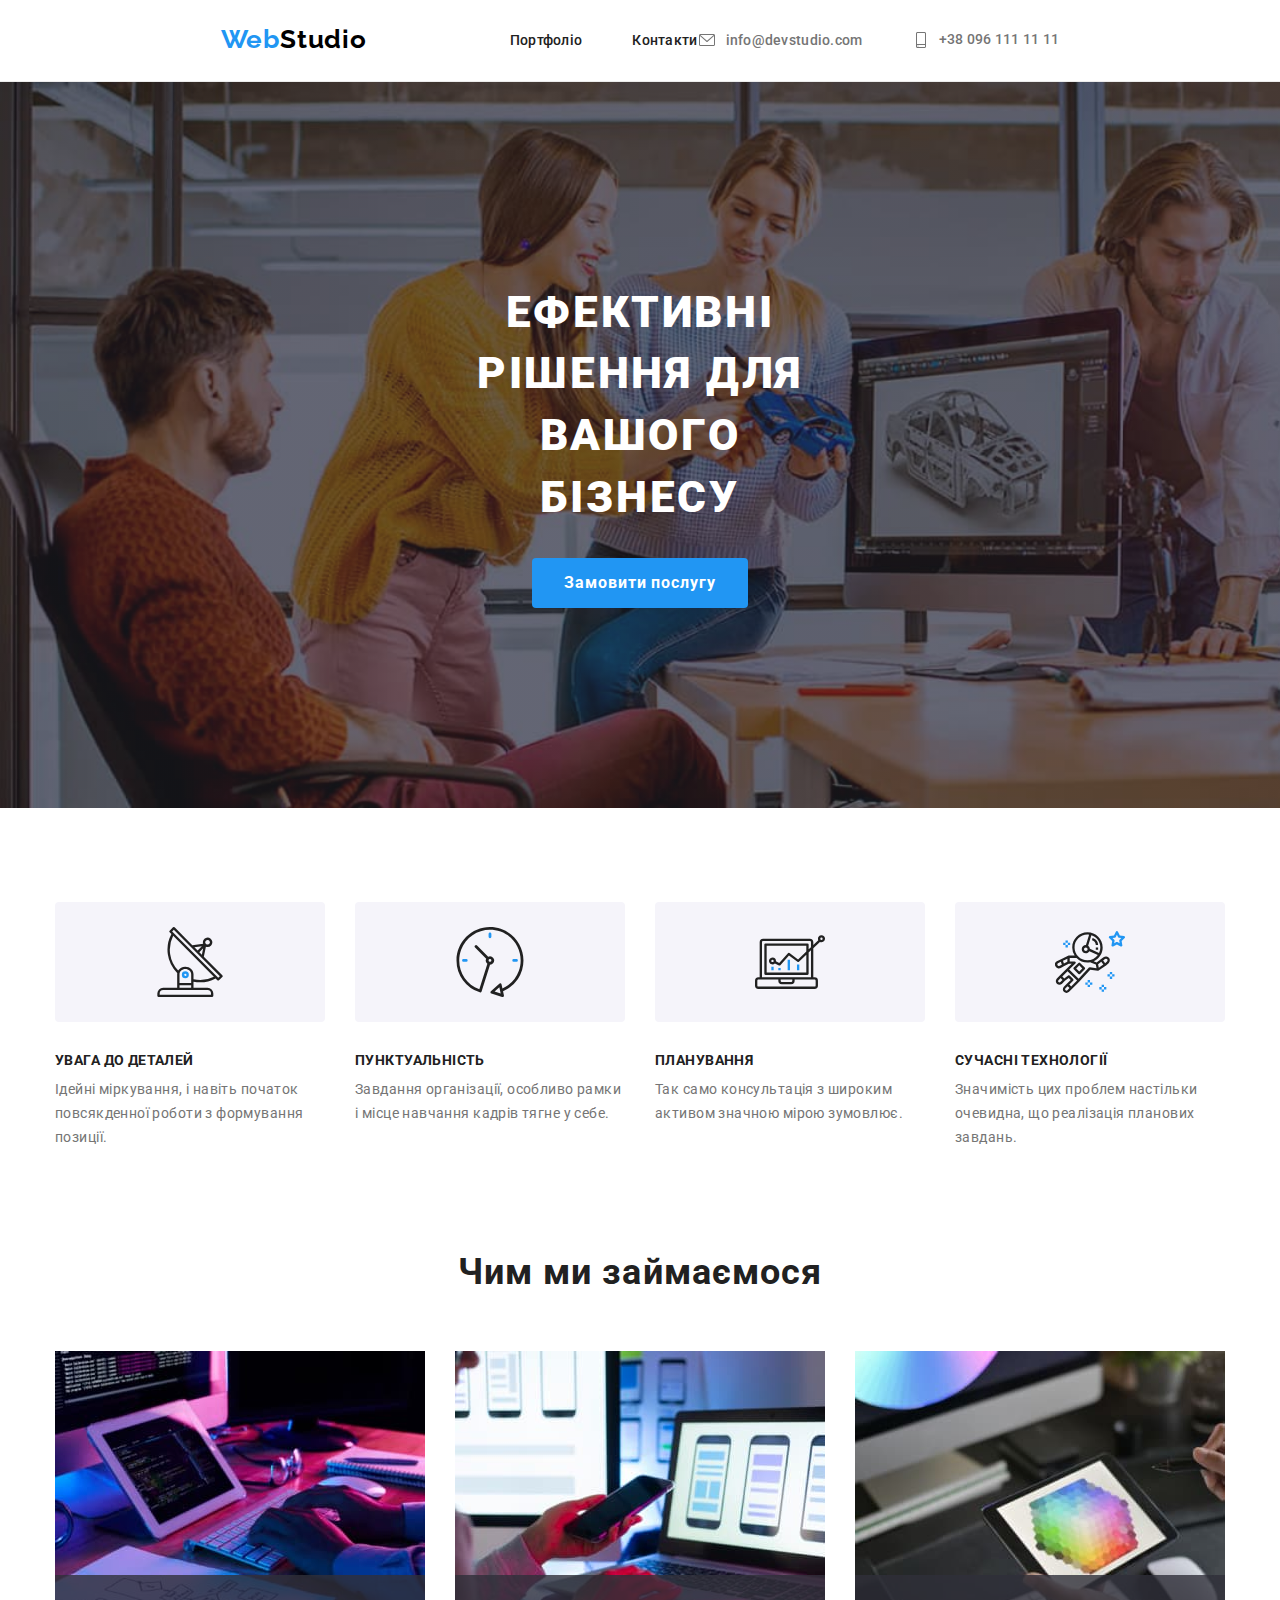
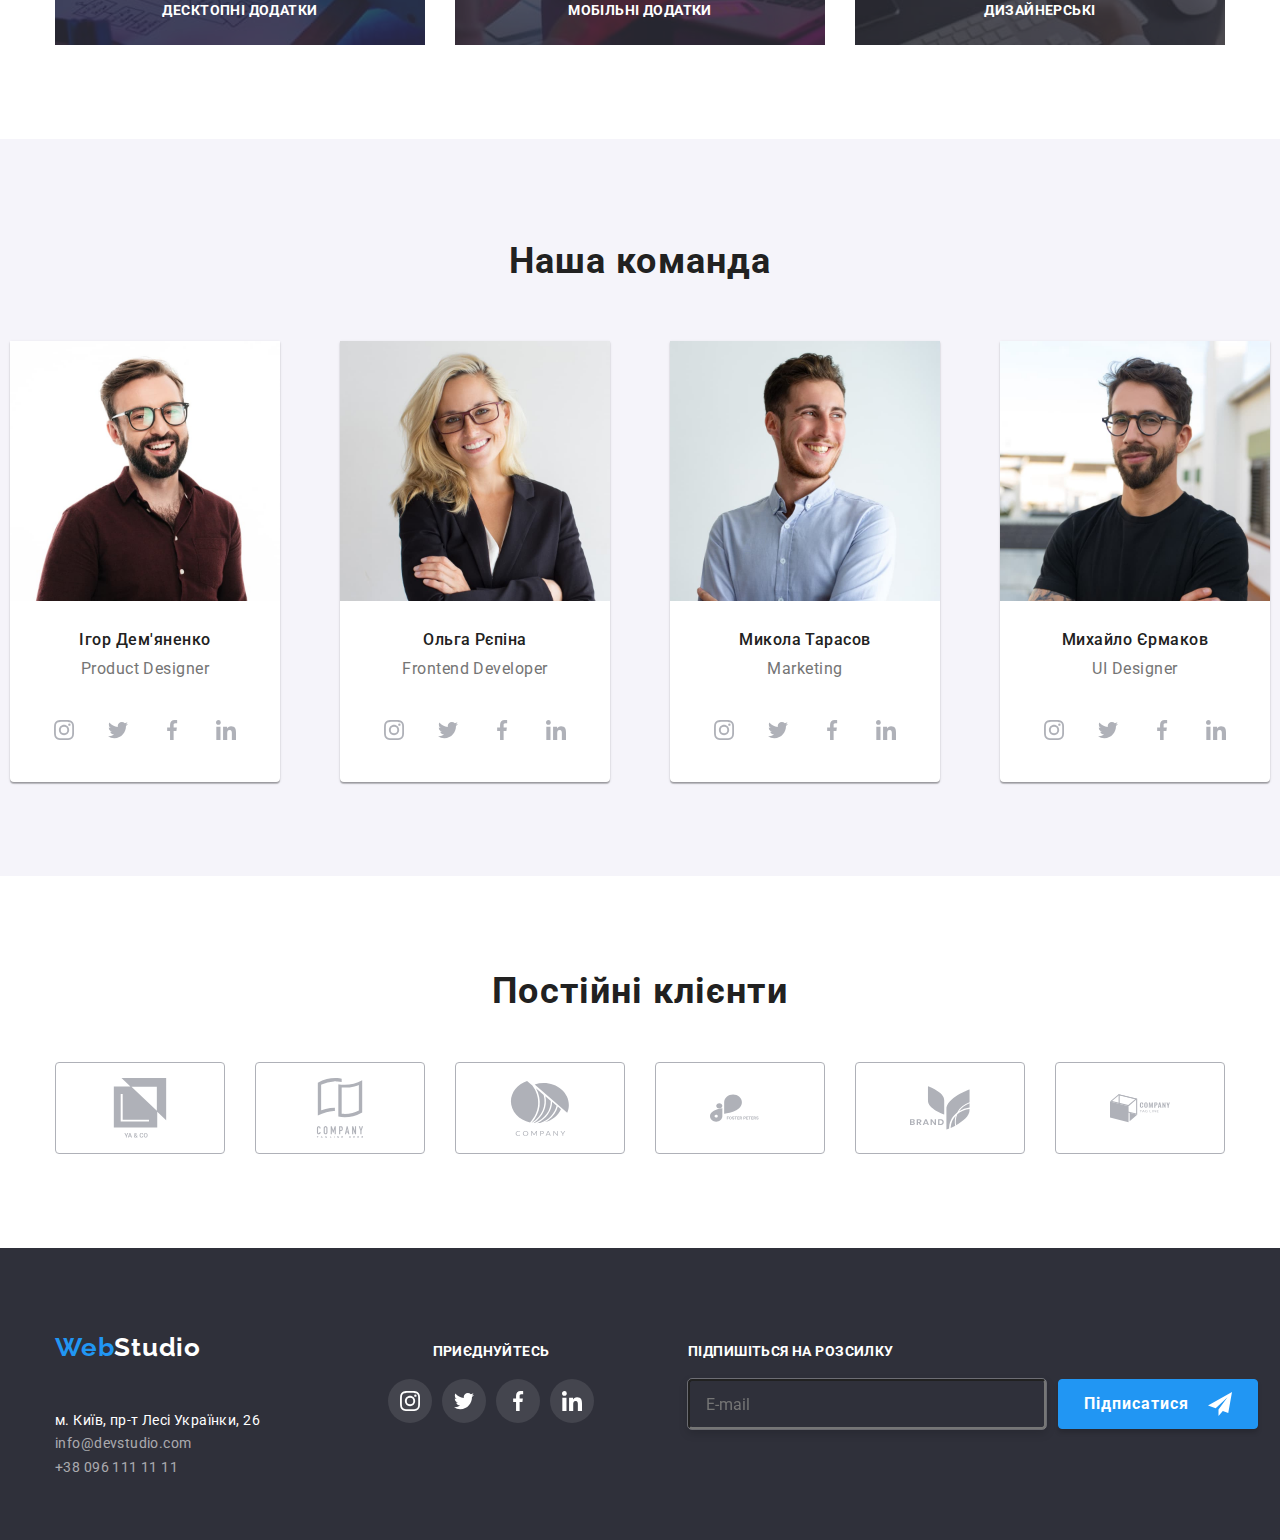
==== commit 69d7ac61: "media from footer" ====
--- a/index.html
+++ b/index.html
@@ -496,7 +496,7 @@
       </section>
     </main>
     <!-- підвал -->
-    <!-- <footer class="footer">
+    <footer class="footer">
       <div class="container container-footer">
         <div class="contact footer-contacts">
           <a href="./index.html" lang="en" class="logo logo-footer">
@@ -603,7 +603,7 @@
           </form>
         </div>
       </div>
-    </footer> -->
+    </footer>
     <div class="backdrop is-hidden" data-modal>
       <div class="hero-modal">
         <button type="button" class="close-btn" data-modal-close>
--- a/css/main.min.css
+++ b/css/main.min.css
@@ -1 +1 @@
-html{-webkit-box-sizing:border-box;box-sizing:border-box}*,*::before,*::after{-webkit-box-sizing:inherit;box-sizing:inherit}body{background-color:#fff;color:#757575;font-family:Roboto,sans-serif;font-weight:400;font-size:16px;line-height:1.17;letter-spacing:.03em}h1,h2,h3,h4,h5,h6,p,ul{padding:0px;margin:0px}a,ul{list-style:none;color:currentColor}img{display:block;margin:0px}button,a{cursor:pointer}.container{margin-left:auto;margin-right:auto;padding-left:15px;padding-right:15px}@media screen and (min-width: 480px){.container{width:480px}}@media screen and (min-width: 768px){.container{width:768px}}@media screen and (min-width: 1200px){.container{width:1200px}}.button{border-radius:4px;padding:6px 22px;display:inline-block;border:0px;color:#212121;background-color:#f5f4fa;cursor:pointer;font-weight:500;font-size:16px;line-height:1.62;text-align:center;letter-spacing:.03em;-webkit-transition:background-color 250ms cubic-bezier(0.4, 0, 0.2, 1);transition:background-color 250ms cubic-bezier(0.4, 0, 0.2, 1)}.section{margin-left:auto;margin-right:auto;padding-top:60px;padding-bottom:60px}@media screen and (min-width: 1200px){.section{padding-top:94px;padding-bottom:94px}}.logo{display:-webkit-box;display:-ms-flexbox;display:flex;padding-top:16px;padding-bottom:16px;text-decoration:none;letter-spacing:.03em;font-family:"Raleway";font-style:normal;font-weight:700;font-size:24px;line-height:1.6;letter-spacing:.03em}.logo__web{color:#2196f3}.logo__studio{color:#000}@media screen and (min-width: 768px){.logo{padding-top:26px;padding-bottom:26px}}@media screen and (min-width: 1200px){.logo{font-size:26px;line-height:1.2;padding-top:24px;padding-bottom:25px;margin-right:93px}}.logo-footer{display:inline-block;margin-bottom:20px}.logo__studio-footer{color:#fff}.section__title{margin-bottom:30px;font-weight:700;font-size:28px;line-height:1.17;text-align:center;letter-spacing:.03em;color:#212121}@media screen and (min-width: 1200px){.section__title{font-size:36px;line-height:1.6;margin-bottom:50px}}.header{border-bottom:1px solid #ececec}@media screen and (min-width: 768px){.header{display:-webkit-box;display:-ms-flexbox;display:flex}}@media screen and (min-width: 768px){.header__main{display:-webkit-box;display:-ms-flexbox;display:flex}}@media screen and (min-width: 768px){.conteiner-header{display:-webkit-box;display:-ms-flexbox;display:flex;-webkit-box-align:center;-ms-flex-align:center;align-items:center;margin-left:auto;margin-right:auto;padding-right:15px;padding-left:15px;background-color:#fff}}.header__button{display:block;margin-left:auto;width:40px;height:40px}@media screen and (min-width: 768px){.header__button{display:none}}.nav{display:none}@media screen and (min-width: 768px){.nav{display:-webkit-box;display:-ms-flexbox;display:flex}}@media screen and (min-width: 1200px){.nav{display:-webkit-box;display:-ms-flexbox;display:flex;gap:50px}}.nav__link{display:none}@media screen and (min-width: 768px){.nav__link{display:block;padding-top:32px;padding-bottom:32px;color:#212121;font-weight:500;font-size:14px;line-height:1.2;letter-spacing:.02em;text-decoration:none;-webkit-transition-property:color;transition-property:color;-webkit-transition-duration:250ms;transition-duration:250ms;-webkit-transition-timing-function:cubic-bezier(0.4, 0, 0.2, 1);transition-timing-function:cubic-bezier(0.4, 0, 0.2, 1)}.nav__link:hover,.nav__link:focus{color:#2196f3}}.nav__link-active{display:none}@media screen and (min-width: 768px){.nav__link-active{color:#2196f3;position:relative}.nav__link-active::after{position:absolute;content:"";display:block;width:100%;height:4px;background-color:#2196f3;left:0;bottom:0;border-radius:2px}}.contact{display:none}@media screen and (min-width: 768px){.contact{display:-webkit-box;display:-ms-flexbox;display:flex}}@media screen and (min-width: 1200px){.contact{font-weight:500;font-size:14px;line-height:1.2;letter-spacing:.02em;text-decoration:none}}.contact__item{display:none}@media screen and (min-width: 768px){.contact__item{display:-webkit-box;display:-ms-flexbox;display:flex}}@media screen and (min-width: 1200px){.contact__item{display:-webkit-box;display:-ms-flexbox;display:flex;-webkit-box-align:center;-ms-flex-align:center;align-items:center;-webkit-box-pack:center;-ms-flex-pack:center;justify-content:center;color:#757575}}.contact__link{display:-webkit-box;display:-ms-flexbox;display:flex;text-decoration:none;-webkit-transition:color 250ms cubic-bezier(0.4, 0, 0.2, 1);transition:color 250ms cubic-bezier(0.4, 0, 0.2, 1)}.contact__link:hover,.contact__link:focus{color:#2196f3}.contact-footer{color:rgba(255,255,255,.6);margin-bottom:9px;text-decoration:none;font-style:normal;font-weight:400;line-height:1.7;letter-spacing:.03em;margin-top:9px;-webkit-transition:color 250ms cubic-bezier(0.4, 0, 0.2, 1);transition:color 250ms cubic-bezier(0.4, 0, 0.2, 1)}.contact-footer:hover,.contact-footer:focus{color:#2196f3}.contact-footer-item{margin-top:9px}.contact-header{display:-webkit-box;display:-ms-flexbox;display:flex;-webkit-box-pack:center;-ms-flex-pack:center;justify-content:center;-webkit-box-align:center;-ms-flex-align:center;align-items:center;margin-left:auto;text-decoration:none}.contact__mail-icon{fill:#757575;margin-right:10px;width:18px;height:16px;-webkit-transition:fill 250ms cubic-bezier(0.4, 0, 0.2, 1);transition:fill 250ms cubic-bezier(0.4, 0, 0.2, 1)}.contact__link:hover .contact__mail-icon,.contact__link:focus .contact__mail-icon{fill:#2196f3}.contact__tel-icon{fill:#757575;margin-right:10px;margin-left:50px;width:16px;height:18px;-webkit-transition:fill 250ms cubic-bezier(0.4, 0, 0.2, 1);transition:fill 250ms cubic-bezier(0.4, 0, 0.2, 1)}.contact__link:hover .contact__tel-icon,.contact__link:focus .contact__tel-icon{fill:#2196f3}.hero{background:-webkit-gradient(linear, left top, right top, from(rgba(47, 48, 58, 0.4)), to(rgba(47, 48, 58, 0.4))),url("../image/hero.jpg");background:linear-gradient(to right, rgba(47, 48, 58, 0.4), rgba(47, 48, 58, 0.4)),url("../image/hero.jpg");background-color:#2f303a;background-repeat:no-repeat;background-position:center;text-align:center;padding-top:118px;padding-bottom:118px}@media screen and (min-width: 1200px){.hero{padding-top:200px;padding-bottom:200px}}.hero__button{padding:10px 24px;font-weight:700;line-height:1.88;letter-spacing:.06em;color:#fff;background-color:#2196f3}@media screen and (min-width: 1200px){.hero__button{padding:10px 32px}}.hero__title{display:-webkit-box;display:-ms-flexbox;display:flex;-ms-flex-wrap:wrap;flex-wrap:wrap;font-weight:900;font-size:26px;line-height:1.62;text-align:center;letter-spacing:.06em;text-transform:uppercase;color:#fff;margin-bottom:30px;width:360px;margin-right:auto;margin-left:auto}@media screen and (min-width: 1200px){.hero__title{font-size:44px;line-height:1.4;max-width:696px}}@media screen and (min-width: 1200px){.feautres{padding-bottom:0px}}.benefits{font-weight:400;font-size:14px;line-height:1.7;letter-spacing:.03em;background-color:#fff}@media screen and (min-width: 768px){.benefits{display:-webkit-box;display:-ms-flexbox;display:flex;-webkit-box-pack:center;-ms-flex-pack:center;justify-content:center;-ms-flex-wrap:wrap;flex-wrap:wrap;gap:30px}}@media screen and (max-width: 768px){.benefits__item:not(:last-child){margin-bottom:30px}}.benefits__title{margin-bottom:10px;font-weight:700;font-size:14px;line-height:16px;letter-spacing:.03em;text-transform:uppercase;color:#212121}.benefits__text{font-weight:400;font-size:14px;line-height:1.7;letter-spacing:.03em;color:#757575}@media screen and (min-width: 1200px){.benefits__text{width:270px}}@media screen and (max-width: 1200px){.benefits__text{width:350px}}.benefits__icon{display:-webkit-box;display:-ms-flexbox;display:flex;-webkit-box-pack:center;-ms-flex-pack:center;justify-content:center;-webkit-box-align:center;-ms-flex-align:center;align-items:center;width:100%;height:120px;background-color:#f5f4fa;border-radius:4px;margin-bottom:30px}.benefits__icon-size{width:70px;height:70px}@media screen and (min-width: 768px){.benefits__icon{width:350px;height:120px}}@media screen and (min-width: 1200px){.benefits__icon{width:270px;height:120px}}@media screen and (max-width: 1199px){.works{display:none}}@media screen and (min-width: 1200px){.works{display:block}}.works__list{display:-webkit-box;display:-ms-flexbox;display:flex;-ms-flex-item-align:center;align-self:center;-webkit-box-pack:center;-ms-flex-pack:center;justify-content:center;gap:30px}.works__item{display:-webkit-box;display:-ms-flexbox;display:flex;-webkit-box-pack:center;-ms-flex-pack:center;justify-content:center;-webkit-box-align:center;-ms-flex-align:center;align-items:center}.works__wrapper{position:relative}.works__overlay{position:absolute;content:"";width:370px;height:70px;background:rgba(47,48,58,.8);bottom:0;display:-webkit-box;display:-ms-flexbox;display:flex;-webkit-box-pack:center;-ms-flex-pack:center;justify-content:center;-webkit-box-align:center;-ms-flex-align:center;align-items:center}.works__overlay__text{font-weight:700;font-size:14px;line-height:16px;text-align:center;letter-spacing:.03em;text-transform:uppercase;color:#fff}.section-team{background-color:#f5f4fa;padding-bottom:94px}@media screen and (min-width: 768px){.team{display:-webkit-box;display:-ms-flexbox;display:flex;-webkit-box-pack:center;-ms-flex-pack:center;justify-content:center;-ms-flex-wrap:wrap;flex-wrap:wrap;gap:30px}}@media screen and (min-width: 1200px){.team{-ms-flex-wrap:nowrap;flex-wrap:nowrap}}.team__photo{display:block}@media screen and (max-width: 767px){.team__photo{width:450px}}@media screen and (max-width: 1199px){.team__photo{width:354px}}.team__li{background:#fff;-webkit-box-shadow:0px 1px 3px rgba(0,0,0,.12),0px 1px 1px rgba(0,0,0,.14),0px 2px 1px rgba(0,0,0,.2);box-shadow:0px 1px 3px rgba(0,0,0,.12),0px 1px 1px rgba(0,0,0,.14),0px 2px 1px rgba(0,0,0,.2);border-radius:0px 0px 4px 4px}@media screen and (max-width: 767px){.team__li{width:450px}}@media screen and (max-width: 1199px){.team__li{width:354px}}.team__title{margin-top:30px;margin-bottom:10px;font-weight:500;font-size:16px;line-height:1.18;text-align:center;letter-spacing:.03em;color:#212121}@media screen and (max-width: 767px){.team__title{width:450px}}@media screen and (max-width: 1199px){.team__title{width:354px}}.team__text{text-align:center;margin-bottom:30px}@media screen and (max-width: 767px){.team__text{width:450px}}@media screen and (max-width: 1199px){.team__text{width:354px}}@media screen and (min-width: 1200px){.team__li+.team__li{margin-left:30px}}.social-list{display:-webkit-box;display:-ms-flexbox;display:flex;-webkit-box-pack:center;-ms-flex-pack:center;justify-content:center;-ms-flex-item-align:center;align-self:center;margin-left:auto;margin-right:auto;margin-bottom:30px;gap:10px;list-style:none}.social{display:-webkit-box;display:-ms-flexbox;display:flex;gap:10px}.social-li{display:-webkit-box;display:-ms-flexbox;display:flex}.social-link{display:-webkit-box;display:-ms-flexbox;display:flex;-webkit-box-pack:center;-ms-flex-pack:center;justify-content:center;-webkit-box-align:center;-ms-flex-align:center;align-items:center;background-color:rgba(0,0,0,0);border-radius:50%;width:44px;height:44px;-webkit-transition:background-color 250ms cubic-bezier(0.4, 0, 0.2, 1);transition:background-color 250ms cubic-bezier(0.4, 0, 0.2, 1)}.social-link:hover,.social-link:focus{background-color:#2196f3}.social-ikon-item{width:20px;height:20px;fill:#afb1b8;-webkit-transition:fill 250ms cubic-bezier(0.4, 0, 0.2, 1);transition:fill 250ms cubic-bezier(0.4, 0, 0.2, 1)}.social-link:hover .social-ikon-item,.social-link:focus .social-ikon-item{fill:#fff}.clients-title{font-weight:700;font-size:36px;line-height:42px;text-align:center;letter-spacing:.03em;color:#212121;margin-bottom:50px}.clients-list{display:-webkit-box;display:-ms-flexbox;display:flex;list-style:none;gap:30px}@media screen and (min-width: 480px){.clients-list{-ms-flex-wrap:wrap;flex-wrap:wrap}}.clients-item{display:-webkit-box;display:-ms-flexbox;display:flex;-webkit-box-pack:center;-ms-flex-pack:center;justify-content:center;-webkit-box-align:center;-ms-flex-align:center;align-items:center}.clients-link{display:-webkit-box;display:-ms-flexbox;display:flex;-webkit-box-pack:center;-ms-flex-pack:center;justify-content:center;-webkit-box-align:center;-ms-flex-align:center;align-items:center;width:210px;height:92px;border:1px solid #afb1b8;border-radius:4px;-webkit-transition:border 250ms cubic-bezier(0.4, 0, 0.2, 1);transition:border 250ms cubic-bezier(0.4, 0, 0.2, 1)}.clients-link:focus,.clients-link:hover{border:1px solid #2196f3}@media screen and (min-width: 768px){.clients-link{width:226px;height:92px}}@media screen and (min-width: 1200px){.clients-link{width:170px;height:92px}}.client-ikon-item{width:106px;height:60px;fill:#afb1b8;-webkit-transition:fill 250ms cubic-bezier(0.4, 0, 0.2, 1);transition:fill 250ms cubic-bezier(0.4, 0, 0.2, 1)}.clients-item:focus .client-ikon-item,.clients-item:hover .client-ikon-item{fill:#2196f3}.container-footer{display:-webkit-inline-box;display:-ms-inline-flexbox;display:inline-flex;-webkit-box-align:baseline;-ms-flex-align:baseline;align-items:baseline;gap:94px;padding-left:15px;padding-right:15px;padding-top:60px;padding-bottom:60px}.footer{display:-webkit-box;display:-ms-flexbox;display:flex;background-color:#2f303a;margin-left:auto;margin-right:auto}.adress{display:inline-block;color:#fff;font-style:normal;font-weight:400;font-size:14px;line-height:1.7;letter-spacing:.03em;text-decoration:none;-webkit-transition:color 250ms cubic-bezier(0.4, 0, 0.2, 1);transition:color 250ms cubic-bezier(0.4, 0, 0.2, 1)}.adress:hover,.adress:focus{color:#2196f3}.footer-contacts{display:-webkit-box;display:-ms-flexbox;display:flex;-webkit-box-orient:vertical;-webkit-box-direction:normal;-ms-flex-direction:column;flex-direction:column}.add{fill:#fff}.add-title{margin-bottom:20px;font-weight:700;font-size:14px;line-height:16px;letter-spacing:.03em;text-transform:uppercase;color:#fff}.footer-add{display:-webkit-box;display:-ms-flexbox;display:flex;-webkit-box-orient:vertical;-webkit-box-direction:normal;-ms-flex-direction:column;flex-direction:column}.social-link-add{background-color:rgba(255,255,255,.1)}.footer-subscription{display:-webkit-box;display:-ms-flexbox;display:flex;-webkit-box-orient:vertical;-webkit-box-direction:normal;-ms-flex-direction:column;flex-direction:column}.form-subscription{display:-webkit-box;display:-ms-flexbox;display:flex}.subscription-title{font-weight:700;font-size:14px;line-height:16px;letter-spacing:.03em;text-transform:uppercase;color:#fff;margin-bottom:20px}.input-subscription{display:block;width:358px;height:50px;background-color:#2f303a;outline:1px solid rgba(255,255,255,.3);-webkit-filter:drop-shadow(0px 4px 4px rgba(0, 0, 0, 0.15));filter:drop-shadow(0px 4px 4px rgba(0, 0, 0, 0.15));border-radius:4px;margin-right:12px;color:#f5f4fa;padding-left:16px}.subscription-button{display:-webkit-box;display:-ms-flexbox;display:flex;-webkit-box-pack:space-evenly;-ms-flex-pack:space-evenly;justify-content:space-evenly;-webkit-box-align:center;-ms-flex-align:center;align-items:center;width:200px;height:50px;-webkit-box-shadow:0px 4px 4px rgba(0,0,0,.15);box-shadow:0px 4px 4px rgba(0,0,0,.15);border-radius:4px;border:1px solid #2196f3;font-weight:700;font-size:16px;line-height:1.88;text-align:center;letter-spacing:.06em;color:#fff;background-color:#2196f3}.subscription-icon{top:0;left:0;width:24px;height:24px;fill:#fff}.backdrop{position:fixed;top:0;left:0;width:100%;height:100%;background-color:rgba(0,0,0,.2);-webkit-transition:opacity 1000ms cubic-bezier(0.075, 0.82, 0.165, 1);transition:opacity 1000ms cubic-bezier(0.075, 0.82, 0.165, 1)}.is-hidden{opacity:0;pointer-events:none}.hero-modal{display:-webkit-box;display:-ms-flexbox;display:flex;-webkit-box-pack:center;-ms-flex-pack:center;justify-content:center;-webkit-box-align:center;-ms-flex-align:center;align-items:center;top:50%;left:50%;-webkit-transform:translate(-50%, -50%);transform:translate(-50%, -50%);height:581px;width:521px;padding:40px;background-color:#fff;-webkit-box-shadow:0px 1px 3px rgba(0,0,0,.12),0px 1px 1px rgba(0,0,0,.14),0px 2px 1px rgba(0,0,0,.2);box-shadow:0px 1px 3px rgba(0,0,0,.12),0px 1px 1px rgba(0,0,0,.14),0px 2px 1px rgba(0,0,0,.2);border-radius:4px;position:relative;-webkit-transition:-webkit-transform 1000ms cubic-bezier(0.075, 0.82, 0.165, 1);transition:-webkit-transform 1000ms cubic-bezier(0.075, 0.82, 0.165, 1);transition:transform 1000ms cubic-bezier(0.075, 0.82, 0.165, 1);transition:transform 1000ms cubic-bezier(0.075, 0.82, 0.165, 1), -webkit-transform 1000ms cubic-bezier(0.075, 0.82, 0.165, 1)}.close-btn{display:-webkit-box;display:-ms-flexbox;display:flex;-webkit-box-pack:center;-ms-flex-pack:center;justify-content:center;-webkit-box-align:center;-ms-flex-align:center;align-items:center;margin-left:auto;position:absolute;top:8px;right:8px;width:30px;height:30px;border:1px solid rgba(0,0,0,.1);border-radius:50%;background-color:#fff;-webkit-transition-property:fill;transition-property:fill;-webkit-transition-duration:250ms;transition-duration:250ms;-webkit-transition-timing-function:cubic-bezier(0.4, 0, 0.2, 1);transition-timing-function:cubic-bezier(0.4, 0, 0.2, 1)}.close-icon{width:18px;height:18px}.close-btn:hover .close-icon,.close-btn:focus .close-icon{fill:#2196f3}.group-request{display:block}.request{width:100%;height:100%;display:-webkit-box;display:-ms-flexbox;display:flex;-webkit-box-orient:vertical;-webkit-box-direction:normal;-ms-flex-direction:column;flex-direction:column;font-weight:400;font-size:12px;line-height:1.2;letter-spacing:.01em;color:#757575}.request-item{display:-webkit-box;display:-ms-flexbox;display:flex;-webkit-box-orient:vertical;-webkit-box-direction:normal;-ms-flex-direction:column;flex-direction:column;margin-bottom:10px;position:relative}.request-input{display:block;height:40px;border:1px solid rgba(33,33,33,.2);border-radius:4px;padding-left:42px;-webkit-transition:outline-color 250ms cubic-bezier(0.455, 0.03, 0.515, 0.955);transition:outline-color 250ms cubic-bezier(0.455, 0.03, 0.515, 0.955);margin-top:4px}.request-input:focus{outline-color:#2196f3}.request-title{margin-bottom:12px;font-weight:700;font-size:20px;line-height:23px;text-align:center;letter-spacing:.03em;color:#212121}.input-icon{position:absolute;width:18px;height:18px;bottom:12px;left:12px;display:block;fill:#212121}.request-input:focus+.input-icon{fill:#2196f3}.text-commit{display:block;margin-top:4px;width:448px;height:120px;padding:12px 16px;border-radius:4px;border:1px solid rgba(33,33,33,.2);border-radius:4px;resize:none;-webkit-transition:outline-color 250ms cubic-bezier(0.455, 0.03, 0.515, 0.955);transition:outline-color 250ms cubic-bezier(0.455, 0.03, 0.515, 0.955)}.text-commit:focus{outline-color:#2196f3}.request-agree{display:-webkit-box;display:-ms-flexbox;display:flex;-webkit-box-pack:center;-ms-flex-pack:center;justify-content:center;-webkit-box-align:center;-ms-flex-align:center;align-items:center;font-weight:400;font-size:14px;line-height:1.7;letter-spacing:.03em;color:#757575;margin-bottom:34px}.agree-icon{display:block;width:16px;height:15px;outline:2px solid #212121;margin-right:7px;border-radius:4px}.agree-text{display:block}.agree-input:checked+.agree-icon{background-color:#2196f3;background-image:url("./image/check.svg");background-size:contain;outline:none;background-repeat:no-repeat;background-origin:border-box}.agree-input{--webkit-appearance: none;--moz-appearance: none;-webkit-appearance:none;-moz-appearance:none;appearance:none;position:absolute}.agree-link{color:#2196f3;border-bottom:1px solid #2196f3;text-decoration:none}.request-btn{width:200px;height:50px;margin-left:auto;margin-right:auto;background:#2196f3;border:1px solid #2196f3;-webkit-box-shadow:0px 4px 4px rgba(0,0,0,.15);box-shadow:0px 4px 4px rgba(0,0,0,.15);border-radius:4px;font-weight:700;font-size:16px;line-height:1,8;text-align:center;letter-spacing:.06em;color:#fff;-webkit-transition:background-color 250ms cubic-bezier(0.455, 0.03, 0.515, 0.955),-webkit-box-shadow 250ms cubic-bezier(0.455, 0.03, 0.515, 0.955);transition:background-color 250ms cubic-bezier(0.455, 0.03, 0.515, 0.955),-webkit-box-shadow 250ms cubic-bezier(0.455, 0.03, 0.515, 0.955);transition:background-color 250ms cubic-bezier(0.455, 0.03, 0.515, 0.955),box-shadow 250ms cubic-bezier(0.455, 0.03, 0.515, 0.955);transition:background-color 250ms cubic-bezier(0.455, 0.03, 0.515, 0.955),box-shadow 250ms cubic-bezier(0.455, 0.03, 0.515, 0.955),-webkit-box-shadow 250ms cubic-bezier(0.455, 0.03, 0.515, 0.955)}.request-btn:hover{background-color:#188ce8;-webkit-box-shadow:0px 1px 3px rgba(0,0,0,.12),0px 1px 1px rgba(0,0,0,.14),0px 2px 1px rgba(0,0,0,.2);box-shadow:0px 1px 3px rgba(0,0,0,.12),0px 1px 1px rgba(0,0,0,.14),0px 2px 1px rgba(0,0,0,.2)}.buttons-portfolio{display:-webkit-box;display:-ms-flexbox;display:flex;gap:8px;-webkit-box-pack:center;-ms-flex-pack:center;justify-content:center;margin-bottom:50px;margin-left:auto;margin-right:auto;-webkit-transition:color 250ms cubic-bezier(0.47, 0, 0.745, 0.715),background-color 250ms cubic-bezier(0.47, 0, 0.745, 0.715);transition:color 250ms cubic-bezier(0.47, 0, 0.745, 0.715),background-color 250ms cubic-bezier(0.47, 0, 0.745, 0.715)}.buttons-portfolio .button:hover,.buttons-portfolio .button:focus{color:#fff;background-color:#2196f3}.portfolio{display:-webkit-box;display:-ms-flexbox;display:flex;-ms-flex-wrap:wrap;flex-wrap:wrap;gap:30px 30px}.portfolio-text{font-weight:400;font-size:16px;line-height:1.88;letter-spacing:.03em;background:#fff;border-left:1px solid #eee;border-right:1px solid #eee;border-bottom:1px solid #eee;padding:24px 20px;width:370px}.portfolio-element{max-width:calc((100% - 60px)/3);border-bottom:1px solid #eee;display:block;cursor:pointer}.portfolio .title{color:#212121;font-weight:700;font-size:18px;line-height:2;letter-spacing:.06em;margin-bottom:4px}.portfolio-link{display:block}.portfolio-link:hover,.portfolio-link:focus{-webkit-box-shadow:0px 1px 1px rgba(0,0,0,.12),0px 4px 4px rgba(0,0,0,.06),1px 4px 6px rgba(0,0,0,.16);box-shadow:0px 1px 1px rgba(0,0,0,.12),0px 4px 4px rgba(0,0,0,.06),1px 4px 6px rgba(0,0,0,.16)}.portfolio-before{position:relative;overflow:hidden}.portfolio-before::before{display:block;content:" ";background-color:rgba(33,150,243,.9);position:absolute;width:100%;height:100%;top:100%;-webkit-transition:-webkit-transform 550ms cubic-bezier(0.075, 0.82, 0.165, 1);transition:-webkit-transform 550ms cubic-bezier(0.075, 0.82, 0.165, 1);transition:transform 550ms cubic-bezier(0.075, 0.82, 0.165, 1);transition:transform 550ms cubic-bezier(0.075, 0.82, 0.165, 1), -webkit-transform 550ms cubic-bezier(0.075, 0.82, 0.165, 1)}.portfolio-before-text{color:#fff;font-weight:400;font-size:18px;line-height:1,56;letter-spacing:.03em}.portfolio-link:hover .portfolio-before::before,.portfolio-link:focus .portfolio-before::before{-webkit-transform:translateY(-100%);transform:translateY(-100%)}.text-o{position:absolute;left:0;padding:63px 24px;opacity:0;top:100%;-webkit-transition:opacity 250ms cubic-bezier(0.075, 0.82, 0.165, 1),-webkit-transform 250ms cubic-bezier(0.075, 0.82, 0.165, 1);transition:opacity 250ms cubic-bezier(0.075, 0.82, 0.165, 1),-webkit-transform 250ms cubic-bezier(0.075, 0.82, 0.165, 1);transition:transform 250ms cubic-bezier(0.075, 0.82, 0.165, 1),opacity 250ms cubic-bezier(0.075, 0.82, 0.165, 1);transition:transform 250ms cubic-bezier(0.075, 0.82, 0.165, 1),opacity 250ms cubic-bezier(0.075, 0.82, 0.165, 1),-webkit-transform 250ms cubic-bezier(0.075, 0.82, 0.165, 1)}.portfolio-link:hover .text-o,.portfolio-link:focus .text-o{opacity:1;-webkit-transform:translateY(-100%);transform:translateY(-100%)}/*# sourceMappingURL=main.min.css.map */+html{-webkit-box-sizing:border-box;box-sizing:border-box}*,*::before,*::after{-webkit-box-sizing:inherit;box-sizing:inherit}body{background-color:#fff;color:#757575;font-family:Roboto,sans-serif;font-weight:400;font-size:16px;line-height:1.17;letter-spacing:.03em}h1,h2,h3,h4,h5,h6,p,ul{padding:0px;margin:0px}a,ul{list-style:none;color:currentColor}img{display:block;margin:0px}button,a{cursor:pointer}.container{padding-left:15px;padding-right:15px}@media screen and (min-width: 480px){.container{max-width:480px;margin-left:auto;margin-right:auto}}@media screen and (min-width: 768px){.container{max-width:768px}}@media screen and (min-width: 1200px){.container{max-width:1200px}}.button{border-radius:4px;padding:6px 22px;display:inline-block;border:0px;color:#212121;background-color:#f5f4fa;cursor:pointer;font-weight:500;font-size:16px;line-height:1.62;text-align:center;letter-spacing:.03em;-webkit-transition:background-color 250ms cubic-bezier(0.4, 0, 0.2, 1);transition:background-color 250ms cubic-bezier(0.4, 0, 0.2, 1)}.section{margin-left:auto;margin-right:auto;padding-top:60px;padding-bottom:60px}@media screen and (min-width: 1200px){.section{padding-top:94px;padding-bottom:94px}}.logo{display:-webkit-box;display:-ms-flexbox;display:flex;padding-top:16px;padding-bottom:16px;text-decoration:none;letter-spacing:.03em;font-family:"Raleway";font-style:normal;font-weight:700;font-size:24px;line-height:1.6;letter-spacing:.03em}.logo__web{color:#2196f3}.logo__studio{color:#000}@media screen and (min-width: 768px){.logo{padding-top:26px;padding-bottom:26px}}@media screen and (min-width: 1200px){.logo{font-size:26px;line-height:1.2;padding-top:24px;padding-bottom:25px;margin-right:93px}}.logo-footer{display:inline-block;margin-bottom:20px}@media screen and (max-width: 1200px){.logo-footer{margin-left:auto;margin-right:auto}}.logo__studio-footer{color:#fff}.section__title{margin-bottom:30px;font-weight:700;font-size:28px;line-height:1.17;text-align:center;letter-spacing:.03em;color:#212121}@media screen and (min-width: 1200px){.section__title{font-size:36px;line-height:1.6;margin-bottom:50px}}.header{border-bottom:1px solid #ececec}@media screen and (min-width: 768px){.header{display:-webkit-box;display:-ms-flexbox;display:flex}}@media screen and (min-width: 768px){.header__main{display:-webkit-box;display:-ms-flexbox;display:flex}}.conteiner-header{display:-webkit-box;display:-ms-flexbox;display:flex}@media screen and (min-width: 768px){.conteiner-header{-webkit-box-align:center;-ms-flex-align:center;align-items:center;margin-left:auto;margin-right:auto;padding-right:15px;padding-left:15px;background-color:#fff}}.header__button{display:block;margin-left:auto;width:40px;height:40px}@media screen and (min-width: 768px){.header__button{display:none}}.nav{display:none}@media screen and (min-width: 768px){.nav{display:-webkit-box;display:-ms-flexbox;display:flex}}@media screen and (min-width: 1200px){.nav{display:-webkit-box;display:-ms-flexbox;display:flex;gap:50px}}.nav__link{display:none}@media screen and (min-width: 768px){.nav__link{display:block;padding-top:32px;padding-bottom:32px;color:#212121;font-weight:500;font-size:14px;line-height:1.2;letter-spacing:.02em;text-decoration:none;-webkit-transition-property:color;transition-property:color;-webkit-transition-duration:250ms;transition-duration:250ms;-webkit-transition-timing-function:cubic-bezier(0.4, 0, 0.2, 1);transition-timing-function:cubic-bezier(0.4, 0, 0.2, 1)}.nav__link:hover,.nav__link:focus{color:#2196f3}}.nav__link-active{display:none}@media screen and (min-width: 768px){.nav__link-active{color:#2196f3;position:relative}.nav__link-active::after{position:absolute;content:"";display:block;width:100%;height:4px;background-color:#2196f3;left:0;bottom:0;border-radius:2px}}@media screen and (min-width: 768px){.contact{display:block}}@media screen and (min-width: 1200px){.contact{font-weight:500;font-size:14px;line-height:1.2;letter-spacing:.02em;text-decoration:none}}.contact__item{display:none}@media screen and (min-width: 768px){.contact__item{display:-webkit-box;display:-ms-flexbox;display:flex}}@media screen and (min-width: 1200px){.contact__item{display:-webkit-box;display:-ms-flexbox;display:flex;-webkit-box-align:center;-ms-flex-align:center;align-items:center;-webkit-box-pack:center;-ms-flex-pack:center;justify-content:center;color:#757575}}.contact__link{display:-webkit-box;display:-ms-flexbox;display:flex;text-decoration:none;-webkit-transition:color 250ms cubic-bezier(0.4, 0, 0.2, 1);transition:color 250ms cubic-bezier(0.4, 0, 0.2, 1)}.contact__link:hover,.contact__link:focus{color:#2196f3}.contact-footer{color:rgba(255,255,255,.6);margin-bottom:9px;text-decoration:none;font-style:normal;font-weight:400;line-height:1.7;letter-spacing:.03em;margin-top:9px;-webkit-transition:color 250ms cubic-bezier(0.4, 0, 0.2, 1);transition:color 250ms cubic-bezier(0.4, 0, 0.2, 1)}.contact-footer:hover,.contact-footer:focus{color:#2196f3}@media screen and (min-width: 768px){.contact-footer:hover,.contact-footer:focus{margin-left:76px}}@media screen and (min-width: 1200px){.contact-footer:hover,.contact-footer:focus{display:-webkit-box;display:-ms-flexbox;display:flex}}.contact-footer-item{margin-top:9px}.contact-header{display:none}@media screen and (min-width: 768px){.contact-header{display:-webkit-box;display:-ms-flexbox;display:flex;text-decoration:none}}.contact__mail-icon{fill:#757575;margin-right:10px;width:18px;height:16px;-webkit-transition:fill 250ms cubic-bezier(0.4, 0, 0.2, 1);transition:fill 250ms cubic-bezier(0.4, 0, 0.2, 1)}.contact__link:hover .contact__mail-icon,.contact__link:focus .contact__mail-icon{fill:#2196f3}.contact__tel-icon{fill:#757575;margin-right:10px;margin-left:50px;width:16px;height:18px;-webkit-transition:fill 250ms cubic-bezier(0.4, 0, 0.2, 1);transition:fill 250ms cubic-bezier(0.4, 0, 0.2, 1)}.contact__link:hover .contact__tel-icon,.contact__link:focus .contact__tel-icon{fill:#2196f3}.hero{background:-webkit-gradient(linear, left top, right top, from(rgba(47, 48, 58, 0.4)), to(rgba(47, 48, 58, 0.4))),url("../image/hero.jpg");background:linear-gradient(to right, rgba(47, 48, 58, 0.4), rgba(47, 48, 58, 0.4)),url("../image/hero.jpg");background-color:#2f303a;background-repeat:no-repeat;background-size:cover;text-align:center}.hero .container{padding-top:118px;padding-bottom:118px}@media screen and (min-width: 1200px){.hero .container{padding-top:200px;padding-bottom:200px}}.hero__button{padding:10px 24px;font-weight:700;line-height:1.88;letter-spacing:.06em;color:#fff;background-color:#2196f3}@media screen and (min-width: 1200px){.hero__button{padding:10px 32px}}.hero__title{display:-webkit-box;display:-ms-flexbox;display:flex;-ms-flex-wrap:wrap;flex-wrap:wrap;font-weight:900;font-size:26px;line-height:1.62;text-align:center;letter-spacing:.06em;text-transform:uppercase;color:#fff;margin-bottom:30px;width:360px;margin-right:auto;margin-left:auto}@media screen and (min-width: 1200px){.hero__title{font-size:44px;line-height:1.4;max-width:696px}}@media screen and (min-width: 1200px){.feautres{padding-bottom:0px}}.benefits{font-weight:400;font-size:14px;line-height:1.7;letter-spacing:.03em;background-color:#fff}@media screen and (min-width: 768px){.benefits{display:-webkit-box;display:-ms-flexbox;display:flex;-webkit-box-pack:center;-ms-flex-pack:center;justify-content:center;-ms-flex-wrap:wrap;flex-wrap:wrap;gap:30px}}@media screen and (max-width: 768px){.benefits__item:not(:last-child){margin-bottom:30px}}.benefits__title{margin-bottom:10px;font-weight:700;font-size:14px;line-height:16px;letter-spacing:.03em;text-transform:uppercase;color:#212121}.benefits__text{font-weight:400;font-size:14px;line-height:1.7;letter-spacing:.03em;color:#757575}@media screen and (min-width: 1200px){.benefits__text{width:270px}}@media screen and (max-width: 1200px){.benefits__text{width:350px}}.benefits__icon{display:-webkit-box;display:-ms-flexbox;display:flex;-webkit-box-pack:center;-ms-flex-pack:center;justify-content:center;-webkit-box-align:center;-ms-flex-align:center;align-items:center;width:100%;height:120px;background-color:#f5f4fa;border-radius:4px;margin-bottom:30px}.benefits__icon-size{width:70px;height:70px}@media screen and (min-width: 768px){.benefits__icon{width:350px;height:120px}}@media screen and (min-width: 1200px){.benefits__icon{width:270px;height:120px}}@media screen and (max-width: 1199px){.works{display:none}}@media screen and (min-width: 1200px){.works{display:block}}.works__list{display:-webkit-box;display:-ms-flexbox;display:flex;-ms-flex-item-align:center;align-self:center;-webkit-box-pack:center;-ms-flex-pack:center;justify-content:center;gap:30px}.works__item{display:-webkit-box;display:-ms-flexbox;display:flex;-webkit-box-pack:center;-ms-flex-pack:center;justify-content:center;-webkit-box-align:center;-ms-flex-align:center;align-items:center}.works__wrapper{position:relative}.works__overlay{position:absolute;content:"";width:370px;height:70px;background:rgba(47,48,58,.8);bottom:0;display:-webkit-box;display:-ms-flexbox;display:flex;-webkit-box-pack:center;-ms-flex-pack:center;justify-content:center;-webkit-box-align:center;-ms-flex-align:center;align-items:center}.works__overlay__text{font-weight:700;font-size:14px;line-height:16px;text-align:center;letter-spacing:.03em;text-transform:uppercase;color:#fff}.section-team{background-color:#f5f4fa}@media screen and (min-width: 1200px){.section-team{padding-bottom:94px}}@media screen and (min-width: 768px){.team{display:-webkit-box;display:-ms-flexbox;display:flex;-webkit-box-pack:center;-ms-flex-pack:center;justify-content:center;-ms-flex-wrap:wrap;flex-wrap:wrap;gap:30px}}@media screen and (min-width: 1200px){.team{-ms-flex-wrap:nowrap;flex-wrap:nowrap}}.team__photo{display:block}@media screen and (max-width: 767px){.team__photo{width:450px}}@media screen and (max-width: 1199px){.team__photo{width:354px}}.team__li{background:#fff;-webkit-box-shadow:0px 1px 3px rgba(0,0,0,.12),0px 1px 1px rgba(0,0,0,.14),0px 2px 1px rgba(0,0,0,.2);box-shadow:0px 1px 3px rgba(0,0,0,.12),0px 1px 1px rgba(0,0,0,.14),0px 2px 1px rgba(0,0,0,.2);border-radius:0px 0px 4px 4px}@media screen and (max-width: 767px){.team__li{margin-right:auto;margin-left:auto}}@media screen and (max-width: 767px){.team__li{width:450px}}@media screen and (max-width: 1199px){.team__li{width:354px}}.team__title{margin-top:30px;margin-bottom:10px;font-weight:500;font-size:16px;line-height:1.18;text-align:center;letter-spacing:.03em;color:#212121}@media screen and (max-width: 767px){.team__title{width:450px}}@media screen and (max-width: 1199px){.team__title{width:354px}}.team__text{text-align:center;margin-bottom:30px}@media screen and (max-width: 767px){.team__text{width:450px}}@media screen and (max-width: 1199px){.team__text{width:354px}}@media screen and (min-width: 1200px){.team__li+.team__li{margin-left:30px}}.social-list{display:-webkit-box;display:-ms-flexbox;display:flex;-webkit-box-pack:center;-ms-flex-pack:center;justify-content:center;-ms-flex-item-align:center;align-self:center;margin-left:auto;margin-right:auto;margin-bottom:30px;gap:10px;list-style:none}.social{display:-webkit-box;display:-ms-flexbox;display:flex;gap:10px}.social-li{display:-webkit-box;display:-ms-flexbox;display:flex}.social-link{display:-webkit-box;display:-ms-flexbox;display:flex;-webkit-box-pack:center;-ms-flex-pack:center;justify-content:center;-webkit-box-align:center;-ms-flex-align:center;align-items:center;background-color:rgba(0,0,0,0);border-radius:50%;width:44px;height:44px;-webkit-transition:background-color 250ms cubic-bezier(0.4, 0, 0.2, 1);transition:background-color 250ms cubic-bezier(0.4, 0, 0.2, 1)}.social-link:hover,.social-link:focus{background-color:#2196f3}.social-ikon-item{width:20px;height:20px;fill:#afb1b8;-webkit-transition:fill 250ms cubic-bezier(0.4, 0, 0.2, 1);transition:fill 250ms cubic-bezier(0.4, 0, 0.2, 1)}.social-link:hover .social-ikon-item,.social-link:focus .social-ikon-item{fill:#fff}@media screen and (max-width: 767px){.clients{margin-right:auto;margin-left:auto}}.clients-title{font-weight:700;font-size:36px;line-height:42px;text-align:center;letter-spacing:.03em;color:#212121;margin-bottom:50px}.clients-list{display:-webkit-box;display:-ms-flexbox;display:flex;list-style:none;gap:30px}@media screen and (max-width: 1200px){.clients-list{-ms-flex-wrap:wrap;flex-wrap:wrap}}.clients-item{display:-webkit-box;display:-ms-flexbox;display:flex;-webkit-box-pack:center;-ms-flex-pack:center;justify-content:center;-webkit-box-align:center;-ms-flex-align:center;align-items:center}.clients-link{display:-webkit-box;display:-ms-flexbox;display:flex;-webkit-box-pack:center;-ms-flex-pack:center;justify-content:center;-webkit-box-align:center;-ms-flex-align:center;align-items:center;width:210px;height:92px;border:1px solid #afb1b8;border-radius:4px;-webkit-transition:border 250ms cubic-bezier(0.4, 0, 0.2, 1);transition:border 250ms cubic-bezier(0.4, 0, 0.2, 1)}.clients-link:focus,.clients-link:hover{border:1px solid #2196f3}@media screen and (min-width: 768px){.clients-link{width:226px;height:92px}}@media screen and (min-width: 1200px){.clients-link{width:170px;height:92px}}.client-ikon-item{width:106px;height:60px;fill:#afb1b8;-webkit-transition:fill 250ms cubic-bezier(0.4, 0, 0.2, 1);transition:fill 250ms cubic-bezier(0.4, 0, 0.2, 1)}.clients-item:focus .client-ikon-item,.clients-item:hover .client-ikon-item{fill:#2196f3}.container-footer{padding-left:15px;padding-right:15px;padding-top:60px;padding-bottom:60px}@media screen and (min-width: 768px){.container-footer{display:-webkit-inline-box;display:-ms-inline-flexbox;display:inline-flex;-webkit-box-align:baseline;-ms-flex-align:baseline;align-items:baseline;gap:60px;-ms-flex-wrap:wrap;flex-wrap:wrap}}@media screen and (min-width: 1200px){.container-footer{gap:94px;-ms-flex-wrap:nowrap;flex-wrap:nowrap}}.footer{background-color:#2f303a;margin-left:auto;margin-right:auto}@media screen and (min-width: 1200px){.footer{display:-webkit-box;display:-ms-flexbox;display:flex}}@media screen and (min-width: 768px){.footer{display:-webkit-box;display:-ms-flexbox;display:flex;-webkit-box-pack:justify;-ms-flex-pack:justify;justify-content:space-between}}.adress{color:#fff;font-style:normal;font-weight:400;font-size:14px;line-height:1.7;letter-spacing:.03em;text-decoration:none;-webkit-transition:color 250ms cubic-bezier(0.4, 0, 0.2, 1);transition:color 250ms cubic-bezier(0.4, 0, 0.2, 1)}.adress:hover,.adress:focus{color:#2196f3}@media screen and (min-width: 1200px){.adress{display:-webkit-box;display:-ms-flexbox;display:flex}}.footer-contacts{display:-webkit-box;display:-ms-flexbox;display:flex;-webkit-box-orient:vertical;-webkit-box-direction:normal;-ms-flex-direction:column;flex-direction:column}@media screen and (max-width: 768px){.footer-contacts{margin-bottom:60px}}@media screen and (max-width: 1200px){.footer-contacts{text-align:center}}.add{fill:#fff}.add-title{margin-bottom:20px;font-weight:700;font-size:14px;line-height:16px;letter-spacing:.03em;text-transform:uppercase;color:#fff}.footer-add{text-align:center;margin-left:auto;margin-right:auto}@media screen and (max-width: 1200px){.footer-add{margin-bottom:60px}}@media screen and (min-width: 1200px){.footer-add{display:-webkit-box;display:-ms-flexbox;display:flex;-webkit-box-orient:vertical;-webkit-box-direction:normal;-ms-flex-direction:column;flex-direction:column}}@media screen and (max-width: 1200px){.footer-add .social{display:-webkit-box;display:-ms-flexbox;display:flex;-webkit-box-pack:center;-ms-flex-pack:center;justify-content:center}}.social-link-add{background-color:rgba(255,255,255,.1)}.footer-subscription{margin-left:auto;margin-right:auto}@media screen and (min-width: 1200px){.footer-subscription{display:-webkit-box;display:-ms-flexbox;display:flex;-webkit-box-orient:vertical;-webkit-box-direction:normal;-ms-flex-direction:column;flex-direction:column}}@media screen and (min-width: 1200px){.form-subscription{display:-webkit-box;display:-ms-flexbox;display:flex;-ms-flex-wrap:nowrap;flex-wrap:nowrap}}.subscription-title{font-weight:700;font-size:14px;line-height:16px;letter-spacing:.03em;text-transform:uppercase;color:#fff;margin-bottom:20px}@media screen and (max-width: 1200px){.subscription-title{text-align:center}}.input-subscription{display:block;width:100%;height:50px;background-color:#2f303a;outline:1px solid rgba(255,255,255,.3);-webkit-filter:drop-shadow(0px 4px 4px rgba(0, 0, 0, 0.15));filter:drop-shadow(0px 4px 4px rgba(0, 0, 0, 0.15));border-radius:4px;color:#f5f4fa;padding-left:16px}@media screen and (max-width: 1200px){.input-subscription{margin-left:auto;margin-right:auto}}@media screen and (min-width: 768px){.input-subscription{width:358px;margin-right:12px}}.subscription-button{display:-webkit-box;display:-ms-flexbox;display:flex;-webkit-box-pack:space-evenly;-ms-flex-pack:space-evenly;justify-content:space-evenly;-webkit-box-align:center;-ms-flex-align:center;align-items:center;width:200px;height:50px;-webkit-box-shadow:0px 4px 4px rgba(0,0,0,.15);box-shadow:0px 4px 4px rgba(0,0,0,.15);border-radius:4px;border:1px solid #2196f3;font-weight:700;font-size:16px;line-height:1.88;text-align:center;letter-spacing:.06em;color:#fff;background-color:#2196f3}@media screen and (max-width: 1200px){.subscription-button{margin-top:20px}}@media screen and (max-width: 1200px){.subscription-button{margin-left:auto;margin-right:auto}}.subscription-icon{top:0;left:0;width:24px;height:24px;fill:#fff}.backdrop{position:fixed;top:0;left:0;width:100%;height:100%;background-color:rgba(0,0,0,.2);-webkit-transition:opacity 1000ms cubic-bezier(0.075, 0.82, 0.165, 1);transition:opacity 1000ms cubic-bezier(0.075, 0.82, 0.165, 1)}.is-hidden{opacity:0;pointer-events:none}.hero-modal{display:-webkit-box;display:-ms-flexbox;display:flex;-webkit-box-pack:center;-ms-flex-pack:center;justify-content:center;-webkit-box-align:center;-ms-flex-align:center;align-items:center;top:50%;left:50%;-webkit-transform:translate(-50%, -50%);transform:translate(-50%, -50%);height:581px;width:521px;padding:40px;background-color:#fff;-webkit-box-shadow:0px 1px 3px rgba(0,0,0,.12),0px 1px 1px rgba(0,0,0,.14),0px 2px 1px rgba(0,0,0,.2);box-shadow:0px 1px 3px rgba(0,0,0,.12),0px 1px 1px rgba(0,0,0,.14),0px 2px 1px rgba(0,0,0,.2);border-radius:4px;position:relative;-webkit-transition:-webkit-transform 1000ms cubic-bezier(0.075, 0.82, 0.165, 1);transition:-webkit-transform 1000ms cubic-bezier(0.075, 0.82, 0.165, 1);transition:transform 1000ms cubic-bezier(0.075, 0.82, 0.165, 1);transition:transform 1000ms cubic-bezier(0.075, 0.82, 0.165, 1), -webkit-transform 1000ms cubic-bezier(0.075, 0.82, 0.165, 1)}.close-btn{display:-webkit-box;display:-ms-flexbox;display:flex;-webkit-box-pack:center;-ms-flex-pack:center;justify-content:center;-webkit-box-align:center;-ms-flex-align:center;align-items:center;margin-left:auto;position:absolute;top:8px;right:8px;width:30px;height:30px;border:1px solid rgba(0,0,0,.1);border-radius:50%;background-color:#fff;-webkit-transition-property:fill;transition-property:fill;-webkit-transition-duration:250ms;transition-duration:250ms;-webkit-transition-timing-function:cubic-bezier(0.4, 0, 0.2, 1);transition-timing-function:cubic-bezier(0.4, 0, 0.2, 1)}.close-icon{width:18px;height:18px}.close-btn:hover .close-icon,.close-btn:focus .close-icon{fill:#2196f3}.group-request{display:block}.request{width:100%;height:100%;display:-webkit-box;display:-ms-flexbox;display:flex;-webkit-box-orient:vertical;-webkit-box-direction:normal;-ms-flex-direction:column;flex-direction:column;font-weight:400;font-size:12px;line-height:1.2;letter-spacing:.01em;color:#757575}.request-item{display:-webkit-box;display:-ms-flexbox;display:flex;-webkit-box-orient:vertical;-webkit-box-direction:normal;-ms-flex-direction:column;flex-direction:column;margin-bottom:10px;position:relative}.request-input{display:block;height:40px;border:1px solid rgba(33,33,33,.2);border-radius:4px;padding-left:42px;-webkit-transition:outline-color 250ms cubic-bezier(0.455, 0.03, 0.515, 0.955);transition:outline-color 250ms cubic-bezier(0.455, 0.03, 0.515, 0.955);margin-top:4px}.request-input:focus{outline-color:#2196f3}.request-title{margin-bottom:12px;font-weight:700;font-size:20px;line-height:23px;text-align:center;letter-spacing:.03em;color:#212121}.input-icon{position:absolute;width:18px;height:18px;bottom:12px;left:12px;display:block;fill:#212121}.request-input:focus+.input-icon{fill:#2196f3}.text-commit{display:block;margin-top:4px;width:448px;height:120px;padding:12px 16px;border-radius:4px;border:1px solid rgba(33,33,33,.2);border-radius:4px;resize:none;-webkit-transition:outline-color 250ms cubic-bezier(0.455, 0.03, 0.515, 0.955);transition:outline-color 250ms cubic-bezier(0.455, 0.03, 0.515, 0.955)}.text-commit:focus{outline-color:#2196f3}.request-agree{display:-webkit-box;display:-ms-flexbox;display:flex;-webkit-box-pack:center;-ms-flex-pack:center;justify-content:center;-webkit-box-align:center;-ms-flex-align:center;align-items:center;font-weight:400;font-size:14px;line-height:1.7;letter-spacing:.03em;color:#757575;margin-bottom:34px}.agree-icon{display:block;width:16px;height:15px;outline:2px solid #212121;margin-right:7px;border-radius:4px}.agree-text{display:block}.agree-input:checked+.agree-icon{background-color:#2196f3;background-image:url("./image/check.svg");background-size:contain;outline:none;background-repeat:no-repeat;background-origin:border-box}.agree-input{--webkit-appearance: none;--moz-appearance: none;-webkit-appearance:none;-moz-appearance:none;appearance:none;position:absolute}.agree-link{color:#2196f3;border-bottom:1px solid #2196f3;text-decoration:none}.request-btn{width:200px;height:50px;margin-left:auto;margin-right:auto;background:#2196f3;border:1px solid #2196f3;-webkit-box-shadow:0px 4px 4px rgba(0,0,0,.15);box-shadow:0px 4px 4px rgba(0,0,0,.15);border-radius:4px;font-weight:700;font-size:16px;line-height:1,8;text-align:center;letter-spacing:.06em;color:#fff;-webkit-transition:background-color 250ms cubic-bezier(0.455, 0.03, 0.515, 0.955),-webkit-box-shadow 250ms cubic-bezier(0.455, 0.03, 0.515, 0.955);transition:background-color 250ms cubic-bezier(0.455, 0.03, 0.515, 0.955),-webkit-box-shadow 250ms cubic-bezier(0.455, 0.03, 0.515, 0.955);transition:background-color 250ms cubic-bezier(0.455, 0.03, 0.515, 0.955),box-shadow 250ms cubic-bezier(0.455, 0.03, 0.515, 0.955);transition:background-color 250ms cubic-bezier(0.455, 0.03, 0.515, 0.955),box-shadow 250ms cubic-bezier(0.455, 0.03, 0.515, 0.955),-webkit-box-shadow 250ms cubic-bezier(0.455, 0.03, 0.515, 0.955)}.request-btn:hover{background-color:#188ce8;-webkit-box-shadow:0px 1px 3px rgba(0,0,0,.12),0px 1px 1px rgba(0,0,0,.14),0px 2px 1px rgba(0,0,0,.2);box-shadow:0px 1px 3px rgba(0,0,0,.12),0px 1px 1px rgba(0,0,0,.14),0px 2px 1px rgba(0,0,0,.2)}.buttons-portfolio{display:-webkit-box;display:-ms-flexbox;display:flex;gap:8px;-webkit-box-pack:center;-ms-flex-pack:center;justify-content:center;margin-bottom:50px;margin-left:auto;margin-right:auto;-webkit-transition:color 250ms cubic-bezier(0.47, 0, 0.745, 0.715),background-color 250ms cubic-bezier(0.47, 0, 0.745, 0.715);transition:color 250ms cubic-bezier(0.47, 0, 0.745, 0.715),background-color 250ms cubic-bezier(0.47, 0, 0.745, 0.715)}.buttons-portfolio .button:hover,.buttons-portfolio .button:focus{color:#fff;background-color:#2196f3}.portfolio{display:-webkit-box;display:-ms-flexbox;display:flex;-ms-flex-wrap:wrap;flex-wrap:wrap;gap:30px 30px}.portfolio-text{font-weight:400;font-size:16px;line-height:1.88;letter-spacing:.03em;background:#fff;border-left:1px solid #eee;border-right:1px solid #eee;border-bottom:1px solid #eee;padding:24px 20px;width:370px}.portfolio-element{max-width:calc((100% - 60px)/3);border-bottom:1px solid #eee;display:block;cursor:pointer}.portfolio .title{color:#212121;font-weight:700;font-size:18px;line-height:2;letter-spacing:.06em;margin-bottom:4px}.portfolio-link{display:block}.portfolio-link:hover,.portfolio-link:focus{-webkit-box-shadow:0px 1px 1px rgba(0,0,0,.12),0px 4px 4px rgba(0,0,0,.06),1px 4px 6px rgba(0,0,0,.16);box-shadow:0px 1px 1px rgba(0,0,0,.12),0px 4px 4px rgba(0,0,0,.06),1px 4px 6px rgba(0,0,0,.16)}.portfolio-before{position:relative;overflow:hidden}.portfolio-before::before{display:block;content:" ";background-color:rgba(33,150,243,.9);position:absolute;width:100%;height:100%;top:100%;-webkit-transition:-webkit-transform 550ms cubic-bezier(0.075, 0.82, 0.165, 1);transition:-webkit-transform 550ms cubic-bezier(0.075, 0.82, 0.165, 1);transition:transform 550ms cubic-bezier(0.075, 0.82, 0.165, 1);transition:transform 550ms cubic-bezier(0.075, 0.82, 0.165, 1), -webkit-transform 550ms cubic-bezier(0.075, 0.82, 0.165, 1)}.portfolio-before-text{color:#fff;font-weight:400;font-size:18px;line-height:1,56;letter-spacing:.03em}.portfolio-link:hover .portfolio-before::before,.portfolio-link:focus .portfolio-before::before{-webkit-transform:translateY(-100%);transform:translateY(-100%)}.text-o{position:absolute;left:0;padding:63px 24px;opacity:0;top:100%;-webkit-transition:opacity 250ms cubic-bezier(0.075, 0.82, 0.165, 1),-webkit-transform 250ms cubic-bezier(0.075, 0.82, 0.165, 1);transition:opacity 250ms cubic-bezier(0.075, 0.82, 0.165, 1),-webkit-transform 250ms cubic-bezier(0.075, 0.82, 0.165, 1);transition:transform 250ms cubic-bezier(0.075, 0.82, 0.165, 1),opacity 250ms cubic-bezier(0.075, 0.82, 0.165, 1);transition:transform 250ms cubic-bezier(0.075, 0.82, 0.165, 1),opacity 250ms cubic-bezier(0.075, 0.82, 0.165, 1),-webkit-transform 250ms cubic-bezier(0.075, 0.82, 0.165, 1)}.portfolio-link:hover .text-o,.portfolio-link:focus .text-o{opacity:1;-webkit-transform:translateY(-100%);transform:translateY(-100%)}/*# sourceMappingURL=main.min.css.map */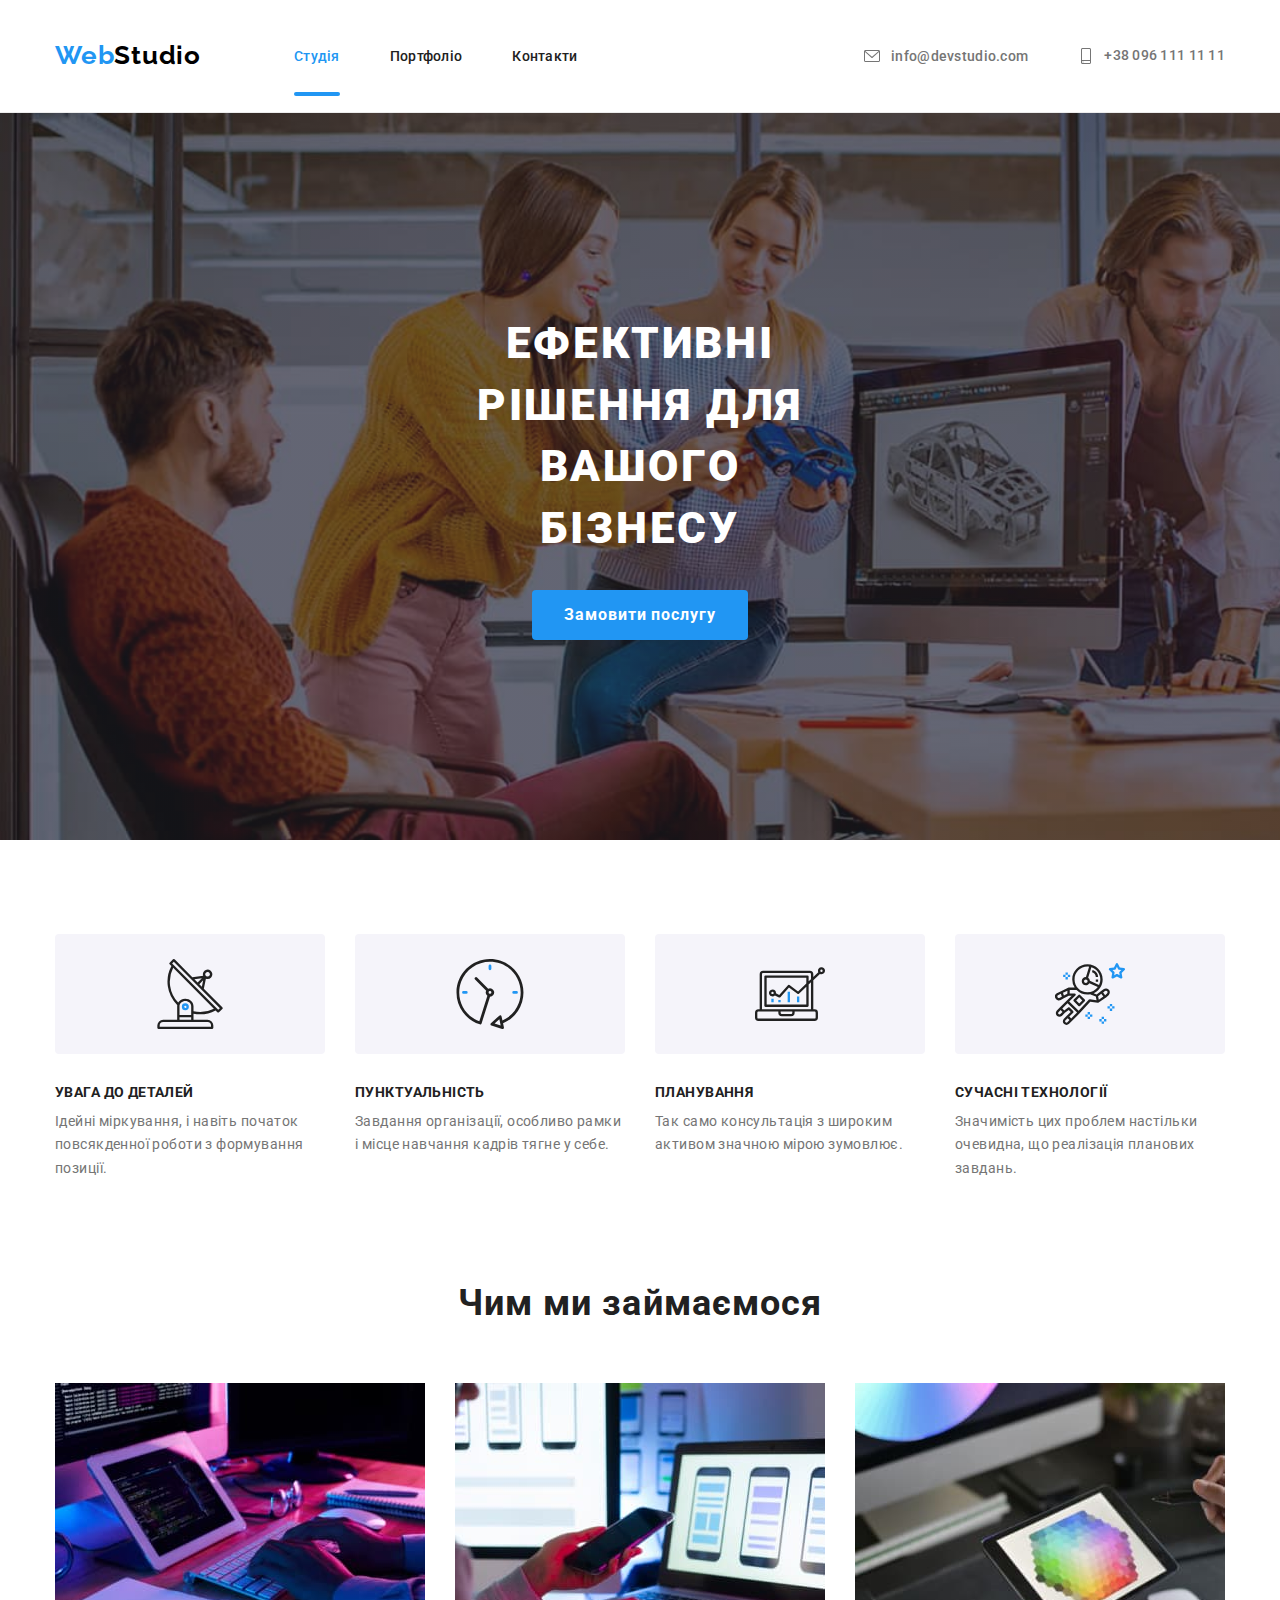
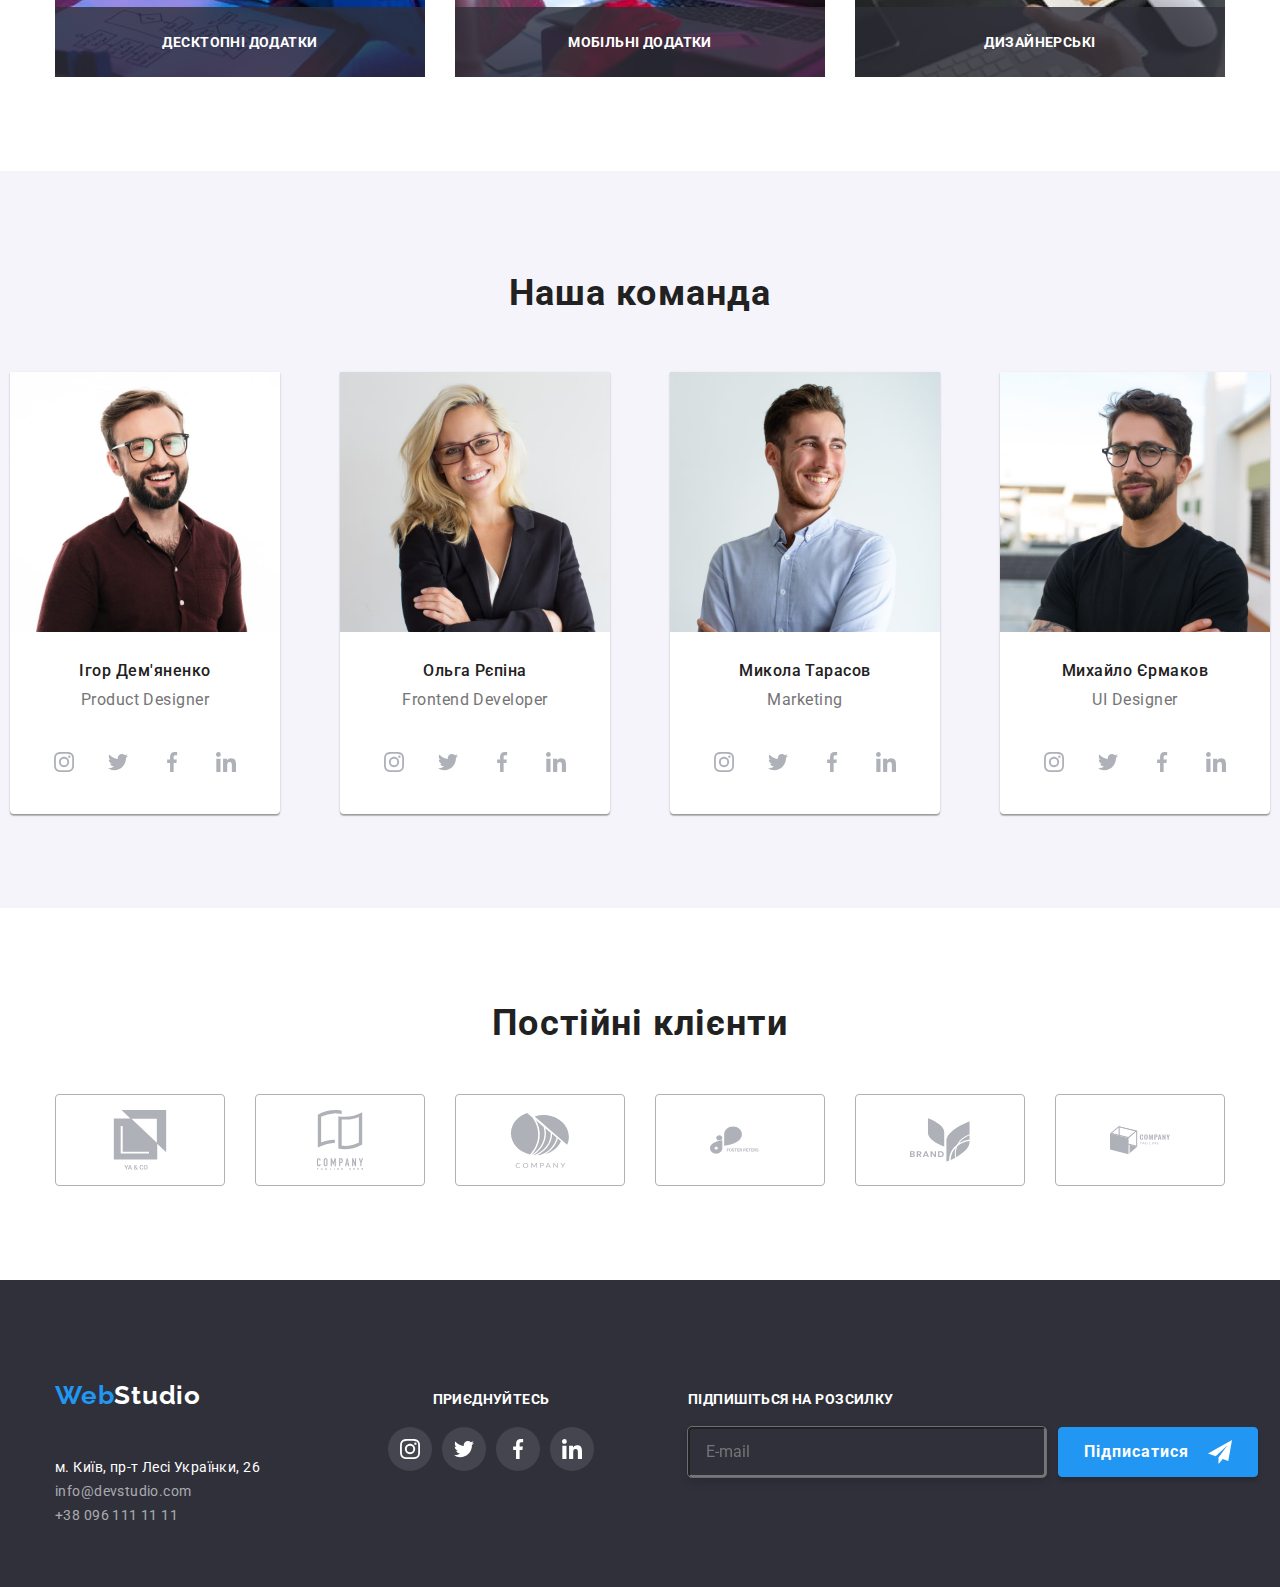
==== commit fdc15cea: "add media from header and modal" ====
--- a/index.html
+++ b/index.html
@@ -26,8 +26,19 @@
           <span class="logo__web">Web</span
           ><span class="logo__studio">Studio</span></a
         >
-        <button type="button" class="header__button">
-          <svg width="40" height="40">
+        <button
+          type="button"
+          class="header__button is-open"
+          aria-expanded="false"
+          aria-controls="conteiner__menu"
+          data-menu-button
+        >
+          <svg
+            width="40"
+            height="40"
+            aria-label="mobile menu"
+            class="button__icon"
+          >
             <use
               href="./image/symbol-defs.svg#icon-menu"
               class="icon_menu"
@@ -38,6 +49,54 @@
             ></use>
           </svg>
         </button>
+
+        <div class="container__menu" id="conteiner__menu" data-menu>
+          <nav class="header__main-mobile">
+            <ul class="utilited-ul nav-mobile">
+              <li class="nav__item-mobile">
+                <a href="./index.html" class="nav__link-mobile">Студія</a>
+              </li>
+              <li class="nav__item">
+                <a
+                  href="./portfolio.html"
+                  target="_blank"
+                  class="nav__link-mobile"
+                  >Портфоліо</a
+                >
+              </li>
+              <li class="nav__item-mobile">
+                <a href="" class="nav__link-mobile">Контакти</a>
+              </li>
+            </ul>
+          </nav>
+
+          <ul class="contact contact-header-mobile utilited-ul">
+            <li class="contact__item-mobile">
+              <a href="tel:+380961111111" class="contact__link-mobile">
+                +38 096 111 11 11
+              </a>
+            </li>
+            <li class="contact__item-mobile">
+              <a href=" mailto:info@devstudio.com" class="contact__mail-mobile">
+                info@devstudio.com
+              </a>
+            </li>
+          </ul>
+          <ul class="menu_social">
+            <li>
+              <a href="#" class="menu_social-item-inst">Instagram</a>
+            </li>
+            <li>
+              <a href="#" class="menu_social-item">Twitter</a>
+            </li>
+            <li>
+              <a href="#" class="menu_social-item">Facebook</a>
+            </li>
+            <li>
+              <a href="#" class="menu_social-item">LinkedIn</a>
+            </li>
+          </ul>
+        </div>
 
         <nav class="header__main">
           <ul class="utilited-ul nav">
@@ -681,5 +740,6 @@
       </div>
     </div>
     <script src="./js/modal.js"></script>
+    <script src="./js/menu.js"></script>
   </body>
 </html>
--- a/css/main.min.css
+++ b/css/main.min.css
@@ -1 +1 @@
-html{-webkit-box-sizing:border-box;box-sizing:border-box}*,*::before,*::after{-webkit-box-sizing:inherit;box-sizing:inherit}body{background-color:#fff;color:#757575;font-family:Roboto,sans-serif;font-weight:400;font-size:16px;line-height:1.17;letter-spacing:.03em}h1,h2,h3,h4,h5,h6,p,ul{padding:0px;margin:0px}a,ul{list-style:none;color:currentColor}img{display:block;margin:0px}button,a{cursor:pointer}.container{padding-left:15px;padding-right:15px}@media screen and (min-width: 480px){.container{max-width:480px;margin-left:auto;margin-right:auto}}@media screen and (min-width: 768px){.container{max-width:768px}}@media screen and (min-width: 1200px){.container{max-width:1200px}}.button{border-radius:4px;padding:6px 22px;display:inline-block;border:0px;color:#212121;background-color:#f5f4fa;cursor:pointer;font-weight:500;font-size:16px;line-height:1.62;text-align:center;letter-spacing:.03em;-webkit-transition:background-color 250ms cubic-bezier(0.4, 0, 0.2, 1);transition:background-color 250ms cubic-bezier(0.4, 0, 0.2, 1)}.section{margin-left:auto;margin-right:auto;padding-top:60px;padding-bottom:60px}@media screen and (min-width: 1200px){.section{padding-top:94px;padding-bottom:94px}}.logo{display:-webkit-box;display:-ms-flexbox;display:flex;padding-top:16px;padding-bottom:16px;text-decoration:none;letter-spacing:.03em;font-family:"Raleway";font-style:normal;font-weight:700;font-size:24px;line-height:1.6;letter-spacing:.03em}.logo__web{color:#2196f3}.logo__studio{color:#000}@media screen and (min-width: 768px){.logo{padding-top:26px;padding-bottom:26px}}@media screen and (min-width: 1200px){.logo{font-size:26px;line-height:1.2;padding-top:24px;padding-bottom:25px;margin-right:93px}}.logo-footer{display:inline-block;margin-bottom:20px}@media screen and (max-width: 1200px){.logo-footer{margin-left:auto;margin-right:auto}}.logo__studio-footer{color:#fff}.section__title{margin-bottom:30px;font-weight:700;font-size:28px;line-height:1.17;text-align:center;letter-spacing:.03em;color:#212121}@media screen and (min-width: 1200px){.section__title{font-size:36px;line-height:1.6;margin-bottom:50px}}.header{border-bottom:1px solid #ececec}@media screen and (min-width: 768px){.header{display:-webkit-box;display:-ms-flexbox;display:flex}}@media screen and (min-width: 768px){.header__main{display:-webkit-box;display:-ms-flexbox;display:flex}}.conteiner-header{display:-webkit-box;display:-ms-flexbox;display:flex}@media screen and (min-width: 768px){.conteiner-header{-webkit-box-align:center;-ms-flex-align:center;align-items:center;margin-left:auto;margin-right:auto;padding-right:15px;padding-left:15px;background-color:#fff}}.header__button{display:block;margin-left:auto;width:40px;height:40px}@media screen and (min-width: 768px){.header__button{display:none}}.nav{display:none}@media screen and (min-width: 768px){.nav{display:-webkit-box;display:-ms-flexbox;display:flex}}@media screen and (min-width: 1200px){.nav{display:-webkit-box;display:-ms-flexbox;display:flex;gap:50px}}.nav__link{display:none}@media screen and (min-width: 768px){.nav__link{display:block;padding-top:32px;padding-bottom:32px;color:#212121;font-weight:500;font-size:14px;line-height:1.2;letter-spacing:.02em;text-decoration:none;-webkit-transition-property:color;transition-property:color;-webkit-transition-duration:250ms;transition-duration:250ms;-webkit-transition-timing-function:cubic-bezier(0.4, 0, 0.2, 1);transition-timing-function:cubic-bezier(0.4, 0, 0.2, 1)}.nav__link:hover,.nav__link:focus{color:#2196f3}}.nav__link-active{display:none}@media screen and (min-width: 768px){.nav__link-active{color:#2196f3;position:relative}.nav__link-active::after{position:absolute;content:"";display:block;width:100%;height:4px;background-color:#2196f3;left:0;bottom:0;border-radius:2px}}@media screen and (min-width: 768px){.contact{display:block}}@media screen and (min-width: 1200px){.contact{font-weight:500;font-size:14px;line-height:1.2;letter-spacing:.02em;text-decoration:none}}.contact__item{display:none}@media screen and (min-width: 768px){.contact__item{display:-webkit-box;display:-ms-flexbox;display:flex}}@media screen and (min-width: 1200px){.contact__item{display:-webkit-box;display:-ms-flexbox;display:flex;-webkit-box-align:center;-ms-flex-align:center;align-items:center;-webkit-box-pack:center;-ms-flex-pack:center;justify-content:center;color:#757575}}.contact__link{display:-webkit-box;display:-ms-flexbox;display:flex;text-decoration:none;-webkit-transition:color 250ms cubic-bezier(0.4, 0, 0.2, 1);transition:color 250ms cubic-bezier(0.4, 0, 0.2, 1)}.contact__link:hover,.contact__link:focus{color:#2196f3}.contact-footer{color:rgba(255,255,255,.6);margin-bottom:9px;text-decoration:none;font-style:normal;font-weight:400;line-height:1.7;letter-spacing:.03em;margin-top:9px;-webkit-transition:color 250ms cubic-bezier(0.4, 0, 0.2, 1);transition:color 250ms cubic-bezier(0.4, 0, 0.2, 1)}.contact-footer:hover,.contact-footer:focus{color:#2196f3}@media screen and (min-width: 768px){.contact-footer:hover,.contact-footer:focus{margin-left:76px}}@media screen and (min-width: 1200px){.contact-footer:hover,.contact-footer:focus{display:-webkit-box;display:-ms-flexbox;display:flex}}.contact-footer-item{margin-top:9px}.contact-header{display:none}@media screen and (min-width: 768px){.contact-header{display:-webkit-box;display:-ms-flexbox;display:flex;text-decoration:none}}.contact__mail-icon{fill:#757575;margin-right:10px;width:18px;height:16px;-webkit-transition:fill 250ms cubic-bezier(0.4, 0, 0.2, 1);transition:fill 250ms cubic-bezier(0.4, 0, 0.2, 1)}.contact__link:hover .contact__mail-icon,.contact__link:focus .contact__mail-icon{fill:#2196f3}.contact__tel-icon{fill:#757575;margin-right:10px;margin-left:50px;width:16px;height:18px;-webkit-transition:fill 250ms cubic-bezier(0.4, 0, 0.2, 1);transition:fill 250ms cubic-bezier(0.4, 0, 0.2, 1)}.contact__link:hover .contact__tel-icon,.contact__link:focus .contact__tel-icon{fill:#2196f3}.hero{background:-webkit-gradient(linear, left top, right top, from(rgba(47, 48, 58, 0.4)), to(rgba(47, 48, 58, 0.4))),url("../image/hero.jpg");background:linear-gradient(to right, rgba(47, 48, 58, 0.4), rgba(47, 48, 58, 0.4)),url("../image/hero.jpg");background-color:#2f303a;background-repeat:no-repeat;background-size:cover;text-align:center}.hero .container{padding-top:118px;padding-bottom:118px}@media screen and (min-width: 1200px){.hero .container{padding-top:200px;padding-bottom:200px}}.hero__button{padding:10px 24px;font-weight:700;line-height:1.88;letter-spacing:.06em;color:#fff;background-color:#2196f3}@media screen and (min-width: 1200px){.hero__button{padding:10px 32px}}.hero__title{display:-webkit-box;display:-ms-flexbox;display:flex;-ms-flex-wrap:wrap;flex-wrap:wrap;font-weight:900;font-size:26px;line-height:1.62;text-align:center;letter-spacing:.06em;text-transform:uppercase;color:#fff;margin-bottom:30px;width:360px;margin-right:auto;margin-left:auto}@media screen and (min-width: 1200px){.hero__title{font-size:44px;line-height:1.4;max-width:696px}}@media screen and (min-width: 1200px){.feautres{padding-bottom:0px}}.benefits{font-weight:400;font-size:14px;line-height:1.7;letter-spacing:.03em;background-color:#fff}@media screen and (min-width: 768px){.benefits{display:-webkit-box;display:-ms-flexbox;display:flex;-webkit-box-pack:center;-ms-flex-pack:center;justify-content:center;-ms-flex-wrap:wrap;flex-wrap:wrap;gap:30px}}@media screen and (max-width: 768px){.benefits__item:not(:last-child){margin-bottom:30px}}.benefits__title{margin-bottom:10px;font-weight:700;font-size:14px;line-height:16px;letter-spacing:.03em;text-transform:uppercase;color:#212121}.benefits__text{font-weight:400;font-size:14px;line-height:1.7;letter-spacing:.03em;color:#757575}@media screen and (min-width: 1200px){.benefits__text{width:270px}}@media screen and (max-width: 1200px){.benefits__text{width:350px}}.benefits__icon{display:-webkit-box;display:-ms-flexbox;display:flex;-webkit-box-pack:center;-ms-flex-pack:center;justify-content:center;-webkit-box-align:center;-ms-flex-align:center;align-items:center;width:100%;height:120px;background-color:#f5f4fa;border-radius:4px;margin-bottom:30px}.benefits__icon-size{width:70px;height:70px}@media screen and (min-width: 768px){.benefits__icon{width:350px;height:120px}}@media screen and (min-width: 1200px){.benefits__icon{width:270px;height:120px}}@media screen and (max-width: 1199px){.works{display:none}}@media screen and (min-width: 1200px){.works{display:block}}.works__list{display:-webkit-box;display:-ms-flexbox;display:flex;-ms-flex-item-align:center;align-self:center;-webkit-box-pack:center;-ms-flex-pack:center;justify-content:center;gap:30px}.works__item{display:-webkit-box;display:-ms-flexbox;display:flex;-webkit-box-pack:center;-ms-flex-pack:center;justify-content:center;-webkit-box-align:center;-ms-flex-align:center;align-items:center}.works__wrapper{position:relative}.works__overlay{position:absolute;content:"";width:370px;height:70px;background:rgba(47,48,58,.8);bottom:0;display:-webkit-box;display:-ms-flexbox;display:flex;-webkit-box-pack:center;-ms-flex-pack:center;justify-content:center;-webkit-box-align:center;-ms-flex-align:center;align-items:center}.works__overlay__text{font-weight:700;font-size:14px;line-height:16px;text-align:center;letter-spacing:.03em;text-transform:uppercase;color:#fff}.section-team{background-color:#f5f4fa}@media screen and (min-width: 1200px){.section-team{padding-bottom:94px}}@media screen and (min-width: 768px){.team{display:-webkit-box;display:-ms-flexbox;display:flex;-webkit-box-pack:center;-ms-flex-pack:center;justify-content:center;-ms-flex-wrap:wrap;flex-wrap:wrap;gap:30px}}@media screen and (min-width: 1200px){.team{-ms-flex-wrap:nowrap;flex-wrap:nowrap}}.team__photo{display:block}@media screen and (max-width: 767px){.team__photo{width:450px}}@media screen and (max-width: 1199px){.team__photo{width:354px}}.team__li{background:#fff;-webkit-box-shadow:0px 1px 3px rgba(0,0,0,.12),0px 1px 1px rgba(0,0,0,.14),0px 2px 1px rgba(0,0,0,.2);box-shadow:0px 1px 3px rgba(0,0,0,.12),0px 1px 1px rgba(0,0,0,.14),0px 2px 1px rgba(0,0,0,.2);border-radius:0px 0px 4px 4px}@media screen and (max-width: 767px){.team__li{margin-right:auto;margin-left:auto}}@media screen and (max-width: 767px){.team__li{width:450px}}@media screen and (max-width: 1199px){.team__li{width:354px}}.team__title{margin-top:30px;margin-bottom:10px;font-weight:500;font-size:16px;line-height:1.18;text-align:center;letter-spacing:.03em;color:#212121}@media screen and (max-width: 767px){.team__title{width:450px}}@media screen and (max-width: 1199px){.team__title{width:354px}}.team__text{text-align:center;margin-bottom:30px}@media screen and (max-width: 767px){.team__text{width:450px}}@media screen and (max-width: 1199px){.team__text{width:354px}}@media screen and (min-width: 1200px){.team__li+.team__li{margin-left:30px}}.social-list{display:-webkit-box;display:-ms-flexbox;display:flex;-webkit-box-pack:center;-ms-flex-pack:center;justify-content:center;-ms-flex-item-align:center;align-self:center;margin-left:auto;margin-right:auto;margin-bottom:30px;gap:10px;list-style:none}.social{display:-webkit-box;display:-ms-flexbox;display:flex;gap:10px}.social-li{display:-webkit-box;display:-ms-flexbox;display:flex}.social-link{display:-webkit-box;display:-ms-flexbox;display:flex;-webkit-box-pack:center;-ms-flex-pack:center;justify-content:center;-webkit-box-align:center;-ms-flex-align:center;align-items:center;background-color:rgba(0,0,0,0);border-radius:50%;width:44px;height:44px;-webkit-transition:background-color 250ms cubic-bezier(0.4, 0, 0.2, 1);transition:background-color 250ms cubic-bezier(0.4, 0, 0.2, 1)}.social-link:hover,.social-link:focus{background-color:#2196f3}.social-ikon-item{width:20px;height:20px;fill:#afb1b8;-webkit-transition:fill 250ms cubic-bezier(0.4, 0, 0.2, 1);transition:fill 250ms cubic-bezier(0.4, 0, 0.2, 1)}.social-link:hover .social-ikon-item,.social-link:focus .social-ikon-item{fill:#fff}@media screen and (max-width: 767px){.clients{margin-right:auto;margin-left:auto}}.clients-title{font-weight:700;font-size:36px;line-height:42px;text-align:center;letter-spacing:.03em;color:#212121;margin-bottom:50px}.clients-list{display:-webkit-box;display:-ms-flexbox;display:flex;list-style:none;gap:30px}@media screen and (max-width: 1200px){.clients-list{-ms-flex-wrap:wrap;flex-wrap:wrap}}.clients-item{display:-webkit-box;display:-ms-flexbox;display:flex;-webkit-box-pack:center;-ms-flex-pack:center;justify-content:center;-webkit-box-align:center;-ms-flex-align:center;align-items:center}.clients-link{display:-webkit-box;display:-ms-flexbox;display:flex;-webkit-box-pack:center;-ms-flex-pack:center;justify-content:center;-webkit-box-align:center;-ms-flex-align:center;align-items:center;width:210px;height:92px;border:1px solid #afb1b8;border-radius:4px;-webkit-transition:border 250ms cubic-bezier(0.4, 0, 0.2, 1);transition:border 250ms cubic-bezier(0.4, 0, 0.2, 1)}.clients-link:focus,.clients-link:hover{border:1px solid #2196f3}@media screen and (min-width: 768px){.clients-link{width:226px;height:92px}}@media screen and (min-width: 1200px){.clients-link{width:170px;height:92px}}.client-ikon-item{width:106px;height:60px;fill:#afb1b8;-webkit-transition:fill 250ms cubic-bezier(0.4, 0, 0.2, 1);transition:fill 250ms cubic-bezier(0.4, 0, 0.2, 1)}.clients-item:focus .client-ikon-item,.clients-item:hover .client-ikon-item{fill:#2196f3}.container-footer{padding-left:15px;padding-right:15px;padding-top:60px;padding-bottom:60px}@media screen and (min-width: 768px){.container-footer{display:-webkit-inline-box;display:-ms-inline-flexbox;display:inline-flex;-webkit-box-align:baseline;-ms-flex-align:baseline;align-items:baseline;gap:60px;-ms-flex-wrap:wrap;flex-wrap:wrap}}@media screen and (min-width: 1200px){.container-footer{gap:94px;-ms-flex-wrap:nowrap;flex-wrap:nowrap}}.footer{background-color:#2f303a;margin-left:auto;margin-right:auto}@media screen and (min-width: 1200px){.footer{display:-webkit-box;display:-ms-flexbox;display:flex}}@media screen and (min-width: 768px){.footer{display:-webkit-box;display:-ms-flexbox;display:flex;-webkit-box-pack:justify;-ms-flex-pack:justify;justify-content:space-between}}.adress{color:#fff;font-style:normal;font-weight:400;font-size:14px;line-height:1.7;letter-spacing:.03em;text-decoration:none;-webkit-transition:color 250ms cubic-bezier(0.4, 0, 0.2, 1);transition:color 250ms cubic-bezier(0.4, 0, 0.2, 1)}.adress:hover,.adress:focus{color:#2196f3}@media screen and (min-width: 1200px){.adress{display:-webkit-box;display:-ms-flexbox;display:flex}}.footer-contacts{display:-webkit-box;display:-ms-flexbox;display:flex;-webkit-box-orient:vertical;-webkit-box-direction:normal;-ms-flex-direction:column;flex-direction:column}@media screen and (max-width: 768px){.footer-contacts{margin-bottom:60px}}@media screen and (max-width: 1200px){.footer-contacts{text-align:center}}.add{fill:#fff}.add-title{margin-bottom:20px;font-weight:700;font-size:14px;line-height:16px;letter-spacing:.03em;text-transform:uppercase;color:#fff}.footer-add{text-align:center;margin-left:auto;margin-right:auto}@media screen and (max-width: 1200px){.footer-add{margin-bottom:60px}}@media screen and (min-width: 1200px){.footer-add{display:-webkit-box;display:-ms-flexbox;display:flex;-webkit-box-orient:vertical;-webkit-box-direction:normal;-ms-flex-direction:column;flex-direction:column}}@media screen and (max-width: 1200px){.footer-add .social{display:-webkit-box;display:-ms-flexbox;display:flex;-webkit-box-pack:center;-ms-flex-pack:center;justify-content:center}}.social-link-add{background-color:rgba(255,255,255,.1)}.footer-subscription{margin-left:auto;margin-right:auto}@media screen and (min-width: 1200px){.footer-subscription{display:-webkit-box;display:-ms-flexbox;display:flex;-webkit-box-orient:vertical;-webkit-box-direction:normal;-ms-flex-direction:column;flex-direction:column}}@media screen and (min-width: 1200px){.form-subscription{display:-webkit-box;display:-ms-flexbox;display:flex;-ms-flex-wrap:nowrap;flex-wrap:nowrap}}.subscription-title{font-weight:700;font-size:14px;line-height:16px;letter-spacing:.03em;text-transform:uppercase;color:#fff;margin-bottom:20px}@media screen and (max-width: 1200px){.subscription-title{text-align:center}}.input-subscription{display:block;width:100%;height:50px;background-color:#2f303a;outline:1px solid rgba(255,255,255,.3);-webkit-filter:drop-shadow(0px 4px 4px rgba(0, 0, 0, 0.15));filter:drop-shadow(0px 4px 4px rgba(0, 0, 0, 0.15));border-radius:4px;color:#f5f4fa;padding-left:16px}@media screen and (max-width: 1200px){.input-subscription{margin-left:auto;margin-right:auto}}@media screen and (min-width: 768px){.input-subscription{width:358px;margin-right:12px}}.subscription-button{display:-webkit-box;display:-ms-flexbox;display:flex;-webkit-box-pack:space-evenly;-ms-flex-pack:space-evenly;justify-content:space-evenly;-webkit-box-align:center;-ms-flex-align:center;align-items:center;width:200px;height:50px;-webkit-box-shadow:0px 4px 4px rgba(0,0,0,.15);box-shadow:0px 4px 4px rgba(0,0,0,.15);border-radius:4px;border:1px solid #2196f3;font-weight:700;font-size:16px;line-height:1.88;text-align:center;letter-spacing:.06em;color:#fff;background-color:#2196f3}@media screen and (max-width: 1200px){.subscription-button{margin-top:20px}}@media screen and (max-width: 1200px){.subscription-button{margin-left:auto;margin-right:auto}}.subscription-icon{top:0;left:0;width:24px;height:24px;fill:#fff}.backdrop{position:fixed;top:0;left:0;width:100%;height:100%;background-color:rgba(0,0,0,.2);-webkit-transition:opacity 1000ms cubic-bezier(0.075, 0.82, 0.165, 1);transition:opacity 1000ms cubic-bezier(0.075, 0.82, 0.165, 1)}.is-hidden{opacity:0;pointer-events:none}.hero-modal{display:-webkit-box;display:-ms-flexbox;display:flex;-webkit-box-pack:center;-ms-flex-pack:center;justify-content:center;-webkit-box-align:center;-ms-flex-align:center;align-items:center;top:50%;left:50%;-webkit-transform:translate(-50%, -50%);transform:translate(-50%, -50%);height:581px;width:521px;padding:40px;background-color:#fff;-webkit-box-shadow:0px 1px 3px rgba(0,0,0,.12),0px 1px 1px rgba(0,0,0,.14),0px 2px 1px rgba(0,0,0,.2);box-shadow:0px 1px 3px rgba(0,0,0,.12),0px 1px 1px rgba(0,0,0,.14),0px 2px 1px rgba(0,0,0,.2);border-radius:4px;position:relative;-webkit-transition:-webkit-transform 1000ms cubic-bezier(0.075, 0.82, 0.165, 1);transition:-webkit-transform 1000ms cubic-bezier(0.075, 0.82, 0.165, 1);transition:transform 1000ms cubic-bezier(0.075, 0.82, 0.165, 1);transition:transform 1000ms cubic-bezier(0.075, 0.82, 0.165, 1), -webkit-transform 1000ms cubic-bezier(0.075, 0.82, 0.165, 1)}.close-btn{display:-webkit-box;display:-ms-flexbox;display:flex;-webkit-box-pack:center;-ms-flex-pack:center;justify-content:center;-webkit-box-align:center;-ms-flex-align:center;align-items:center;margin-left:auto;position:absolute;top:8px;right:8px;width:30px;height:30px;border:1px solid rgba(0,0,0,.1);border-radius:50%;background-color:#fff;-webkit-transition-property:fill;transition-property:fill;-webkit-transition-duration:250ms;transition-duration:250ms;-webkit-transition-timing-function:cubic-bezier(0.4, 0, 0.2, 1);transition-timing-function:cubic-bezier(0.4, 0, 0.2, 1)}.close-icon{width:18px;height:18px}.close-btn:hover .close-icon,.close-btn:focus .close-icon{fill:#2196f3}.group-request{display:block}.request{width:100%;height:100%;display:-webkit-box;display:-ms-flexbox;display:flex;-webkit-box-orient:vertical;-webkit-box-direction:normal;-ms-flex-direction:column;flex-direction:column;font-weight:400;font-size:12px;line-height:1.2;letter-spacing:.01em;color:#757575}.request-item{display:-webkit-box;display:-ms-flexbox;display:flex;-webkit-box-orient:vertical;-webkit-box-direction:normal;-ms-flex-direction:column;flex-direction:column;margin-bottom:10px;position:relative}.request-input{display:block;height:40px;border:1px solid rgba(33,33,33,.2);border-radius:4px;padding-left:42px;-webkit-transition:outline-color 250ms cubic-bezier(0.455, 0.03, 0.515, 0.955);transition:outline-color 250ms cubic-bezier(0.455, 0.03, 0.515, 0.955);margin-top:4px}.request-input:focus{outline-color:#2196f3}.request-title{margin-bottom:12px;font-weight:700;font-size:20px;line-height:23px;text-align:center;letter-spacing:.03em;color:#212121}.input-icon{position:absolute;width:18px;height:18px;bottom:12px;left:12px;display:block;fill:#212121}.request-input:focus+.input-icon{fill:#2196f3}.text-commit{display:block;margin-top:4px;width:448px;height:120px;padding:12px 16px;border-radius:4px;border:1px solid rgba(33,33,33,.2);border-radius:4px;resize:none;-webkit-transition:outline-color 250ms cubic-bezier(0.455, 0.03, 0.515, 0.955);transition:outline-color 250ms cubic-bezier(0.455, 0.03, 0.515, 0.955)}.text-commit:focus{outline-color:#2196f3}.request-agree{display:-webkit-box;display:-ms-flexbox;display:flex;-webkit-box-pack:center;-ms-flex-pack:center;justify-content:center;-webkit-box-align:center;-ms-flex-align:center;align-items:center;font-weight:400;font-size:14px;line-height:1.7;letter-spacing:.03em;color:#757575;margin-bottom:34px}.agree-icon{display:block;width:16px;height:15px;outline:2px solid #212121;margin-right:7px;border-radius:4px}.agree-text{display:block}.agree-input:checked+.agree-icon{background-color:#2196f3;background-image:url("./image/check.svg");background-size:contain;outline:none;background-repeat:no-repeat;background-origin:border-box}.agree-input{--webkit-appearance: none;--moz-appearance: none;-webkit-appearance:none;-moz-appearance:none;appearance:none;position:absolute}.agree-link{color:#2196f3;border-bottom:1px solid #2196f3;text-decoration:none}.request-btn{width:200px;height:50px;margin-left:auto;margin-right:auto;background:#2196f3;border:1px solid #2196f3;-webkit-box-shadow:0px 4px 4px rgba(0,0,0,.15);box-shadow:0px 4px 4px rgba(0,0,0,.15);border-radius:4px;font-weight:700;font-size:16px;line-height:1,8;text-align:center;letter-spacing:.06em;color:#fff;-webkit-transition:background-color 250ms cubic-bezier(0.455, 0.03, 0.515, 0.955),-webkit-box-shadow 250ms cubic-bezier(0.455, 0.03, 0.515, 0.955);transition:background-color 250ms cubic-bezier(0.455, 0.03, 0.515, 0.955),-webkit-box-shadow 250ms cubic-bezier(0.455, 0.03, 0.515, 0.955);transition:background-color 250ms cubic-bezier(0.455, 0.03, 0.515, 0.955),box-shadow 250ms cubic-bezier(0.455, 0.03, 0.515, 0.955);transition:background-color 250ms cubic-bezier(0.455, 0.03, 0.515, 0.955),box-shadow 250ms cubic-bezier(0.455, 0.03, 0.515, 0.955),-webkit-box-shadow 250ms cubic-bezier(0.455, 0.03, 0.515, 0.955)}.request-btn:hover{background-color:#188ce8;-webkit-box-shadow:0px 1px 3px rgba(0,0,0,.12),0px 1px 1px rgba(0,0,0,.14),0px 2px 1px rgba(0,0,0,.2);box-shadow:0px 1px 3px rgba(0,0,0,.12),0px 1px 1px rgba(0,0,0,.14),0px 2px 1px rgba(0,0,0,.2)}.buttons-portfolio{display:-webkit-box;display:-ms-flexbox;display:flex;gap:8px;-webkit-box-pack:center;-ms-flex-pack:center;justify-content:center;margin-bottom:50px;margin-left:auto;margin-right:auto;-webkit-transition:color 250ms cubic-bezier(0.47, 0, 0.745, 0.715),background-color 250ms cubic-bezier(0.47, 0, 0.745, 0.715);transition:color 250ms cubic-bezier(0.47, 0, 0.745, 0.715),background-color 250ms cubic-bezier(0.47, 0, 0.745, 0.715)}.buttons-portfolio .button:hover,.buttons-portfolio .button:focus{color:#fff;background-color:#2196f3}.portfolio{display:-webkit-box;display:-ms-flexbox;display:flex;-ms-flex-wrap:wrap;flex-wrap:wrap;gap:30px 30px}.portfolio-text{font-weight:400;font-size:16px;line-height:1.88;letter-spacing:.03em;background:#fff;border-left:1px solid #eee;border-right:1px solid #eee;border-bottom:1px solid #eee;padding:24px 20px;width:370px}.portfolio-element{max-width:calc((100% - 60px)/3);border-bottom:1px solid #eee;display:block;cursor:pointer}.portfolio .title{color:#212121;font-weight:700;font-size:18px;line-height:2;letter-spacing:.06em;margin-bottom:4px}.portfolio-link{display:block}.portfolio-link:hover,.portfolio-link:focus{-webkit-box-shadow:0px 1px 1px rgba(0,0,0,.12),0px 4px 4px rgba(0,0,0,.06),1px 4px 6px rgba(0,0,0,.16);box-shadow:0px 1px 1px rgba(0,0,0,.12),0px 4px 4px rgba(0,0,0,.06),1px 4px 6px rgba(0,0,0,.16)}.portfolio-before{position:relative;overflow:hidden}.portfolio-before::before{display:block;content:" ";background-color:rgba(33,150,243,.9);position:absolute;width:100%;height:100%;top:100%;-webkit-transition:-webkit-transform 550ms cubic-bezier(0.075, 0.82, 0.165, 1);transition:-webkit-transform 550ms cubic-bezier(0.075, 0.82, 0.165, 1);transition:transform 550ms cubic-bezier(0.075, 0.82, 0.165, 1);transition:transform 550ms cubic-bezier(0.075, 0.82, 0.165, 1), -webkit-transform 550ms cubic-bezier(0.075, 0.82, 0.165, 1)}.portfolio-before-text{color:#fff;font-weight:400;font-size:18px;line-height:1,56;letter-spacing:.03em}.portfolio-link:hover .portfolio-before::before,.portfolio-link:focus .portfolio-before::before{-webkit-transform:translateY(-100%);transform:translateY(-100%)}.text-o{position:absolute;left:0;padding:63px 24px;opacity:0;top:100%;-webkit-transition:opacity 250ms cubic-bezier(0.075, 0.82, 0.165, 1),-webkit-transform 250ms cubic-bezier(0.075, 0.82, 0.165, 1);transition:opacity 250ms cubic-bezier(0.075, 0.82, 0.165, 1),-webkit-transform 250ms cubic-bezier(0.075, 0.82, 0.165, 1);transition:transform 250ms cubic-bezier(0.075, 0.82, 0.165, 1),opacity 250ms cubic-bezier(0.075, 0.82, 0.165, 1);transition:transform 250ms cubic-bezier(0.075, 0.82, 0.165, 1),opacity 250ms cubic-bezier(0.075, 0.82, 0.165, 1),-webkit-transform 250ms cubic-bezier(0.075, 0.82, 0.165, 1)}.portfolio-link:hover .text-o,.portfolio-link:focus .text-o{opacity:1;-webkit-transform:translateY(-100%);transform:translateY(-100%)}/*# sourceMappingURL=main.min.css.map */+html{-webkit-box-sizing:border-box;box-sizing:border-box}*,*::before,*::after{-webkit-box-sizing:inherit;box-sizing:inherit}body{background-color:#fff;color:#757575;font-family:Roboto,sans-serif;font-weight:400;font-size:16px;line-height:1.17;letter-spacing:.03em}h1,h2,h3,h4,h5,h6,p,ul{padding:0px;margin:0px}a,ul{list-style:none;color:currentColor}img{display:block;margin:0px}button,a{cursor:pointer}.container{padding-left:15px;padding-right:15px}@media screen and (min-width: 480px){.container{max-width:480px;margin-left:auto;margin-right:auto}}@media screen and (min-width: 768px){.container{max-width:768px}}@media screen and (min-width: 1200px){.container{max-width:1200px}}.button{border-radius:4px;padding:6px 22px;display:inline-block;border:0px;color:#212121;background-color:#f5f4fa;cursor:pointer;font-weight:500;font-size:16px;line-height:1.62;text-align:center;letter-spacing:.03em;-webkit-transition:background-color 250ms cubic-bezier(0.4, 0, 0.2, 1);transition:background-color 250ms cubic-bezier(0.4, 0, 0.2, 1)}.section{margin-left:auto;margin-right:auto;padding-top:60px;padding-bottom:60px}@media screen and (min-width: 1200px){.section{padding-top:94px;padding-bottom:94px}}.logo{display:-webkit-box;display:-ms-flexbox;display:flex;margin-top:16px;margin-bottom:16px;text-decoration:none;letter-spacing:.03em;font-family:"Raleway";font-style:normal;font-weight:700;font-size:24px;line-height:1.6;letter-spacing:.03em}.logo__web{color:#2196f3}.logo__studio{color:#000}@media screen and (min-width: 768px){.logo{padding-top:26px;padding-bottom:26px;margin-right:87px}}@media screen and (min-width: 1200px){.logo{font-size:26px;line-height:1.2;padding-top:24px;padding-bottom:25px;margin-right:93px}}.logo-footer{display:inline-block;margin-bottom:20px}@media screen and (max-width: 1200px){.logo-footer{margin-left:auto;margin-right:auto}}.logo__studio-footer{color:#fff}.section__title{margin-bottom:30px;font-weight:700;font-size:28px;line-height:1.17;text-align:center;letter-spacing:.03em;color:#212121}@media screen and (min-width: 1200px){.section__title{font-size:36px;line-height:1.6;margin-bottom:50px}}.header{position:relative;border-bottom:1px solid #ececec}@media screen and (min-width: 768px){.header{display:-webkit-box;display:-ms-flexbox;display:flex;-webkit-box-align:center;-ms-flex-align:center;align-items:center;-webkit-box-pack:justify;-ms-flex-pack:justify;justify-content:space-between}}@media screen and (min-width: 768px){.header__main{display:-webkit-box;display:-ms-flexbox;display:flex}}.conteiner-header{width:100%;display:-webkit-box;display:-ms-flexbox;display:flex;-webkit-box-align:center;-ms-flex-align:center;align-items:center;-webkit-box-pack:justify;-ms-flex-pack:justify;justify-content:space-between;min-height:60px}@media screen and (min-width: 768px){.conteiner-header{margin-left:auto;margin-right:auto;padding-right:15px;padding-left:15px;background-color:#fff}}.header__button{display:-webkit-inline-box;display:-ms-inline-flexbox;display:inline-flex;padding:0;margin-left:auto;background-color:rgba(0,0,0,0);border:0}.header__button .icon_close{display:none}.header__button.is-open .icon_close{display:block}.header__button.is-open .icon_menu{display:none}.header__button:hover .icon_menu,.header__button:focus .icon_menu{fill:#2196f3}@media screen and (min-width: 768px){.header__button{display:none}}.icon_menu{-webkit-transition:fill 250ms cubic-bezier(0.165, 0.84, 0.44, 1);transition:fill 250ms cubic-bezier(0.165, 0.84, 0.44, 1)}.header__button.is-open+.logo{display:none}.container__menu{display:none}@media screen and (max-width: 768px){.container__menu{position:absolute;padding:0px 40px 48px;background-color:#fff;top:100%;left:0;width:100%}.container__menu.is-open{display:block}}.nav-mobile{font-style:normal;font-weight:500;font-size:40px;line-height:1.17;letter-spacing:.02em;list-style:none;color:#212121;margin-bottom:306px}.nav__link-mobile{display:block;text-decoration:none;margin-bottom:32px;-webkit-transition:color 250ms cubic-bezier(0.19, 1, 0.22, 1);transition:color 250ms cubic-bezier(0.19, 1, 0.22, 1)}.nav__link-mobile:hover,.nav__link-mobile:focus{color:#2196f3}.contact__link-mobile{display:block;margin-bottom:32px;font-style:normal;font-weight:500;font-size:34px;line-height:1.17;text-decoration:none;letter-spacing:.02em;color:#2196f3}.contact__mail-mobile{display:block;margin-bottom:64px;font-style:normal;font-weight:500;font-size:24px;line-height:28px;letter-spacing:.02em;text-decoration:none;color:#212121}.menu_social{display:-webkit-box;display:-ms-flexbox;display:flex;gap:10px;font-style:normal;font-weight:500;font-size:18px;line-height:1.22;letter-spacing:.02em;text-decoration:none;color:#2196f3}.menu_social-item{text-decoration:none;display:block;border-left:1px solid rgba(33,33,33,.2);padding-left:10px}.menu_social-item-inst{text-decoration:none}.nav{display:none}@media screen and (min-width: 768px){.nav{display:-webkit-box;display:-ms-flexbox;display:flex;gap:50px}}@media screen and (min-width: 1200px){.nav{display:-webkit-box;display:-ms-flexbox;display:flex}}.nav__link{display:none}@media screen and (min-width: 768px){.nav__link{display:block;padding-top:32px;padding-bottom:32px;color:#212121;font-weight:500;font-size:14px;line-height:1.2;letter-spacing:.02em;text-decoration:none;-webkit-transition-property:color;transition-property:color;-webkit-transition-duration:250ms;transition-duration:250ms;-webkit-transition-timing-function:cubic-bezier(0.4, 0, 0.2, 1);transition-timing-function:cubic-bezier(0.4, 0, 0.2, 1)}.nav__link:hover,.nav__link:focus{color:#2196f3}}.nav__link-active{display:none}@media screen and (min-width: 768px){.nav__link-active{display:block;color:#2196f3;position:relative}.nav__link-active::after{position:absolute;content:"";display:block;width:100%;height:4px;background-color:#2196f3;left:0;bottom:0;border-radius:2px}}@media screen and (min-width: 768px){.contact{text-decoration:none;font-style:normal;font-weight:500;font-size:12px;line-height:1.16;letter-spacing:.02em;color:#757575}}@media screen and (min-width: 1200px){.contact{font-weight:500;font-size:14px;line-height:1.2;letter-spacing:.02em}}.contact__item{display:none}@media screen and (min-width: 768px){.contact__item{display:block}}@media screen and (min-width: 1200px){.contact__item{display:-webkit-box;display:-ms-flexbox;display:flex;-webkit-box-align:center;-ms-flex-align:center;align-items:center;-webkit-box-pack:center;-ms-flex-pack:center;justify-content:center;color:#757575}}.contact__link{display:-webkit-box;display:-ms-flexbox;display:flex;text-decoration:none;-webkit-transition:color 250ms cubic-bezier(0.4, 0, 0.2, 1);transition:color 250ms cubic-bezier(0.4, 0, 0.2, 1)}.contact__link:hover,.contact__link:focus{color:#2196f3}@media screen and (min-width: 768px){.contact__link{display:blocki}}.contact-footer{color:rgba(255,255,255,.6);margin-bottom:9px;text-decoration:none;font-style:normal;font-weight:400;line-height:1.7;letter-spacing:.03em;margin-top:9px;-webkit-transition:color 250ms cubic-bezier(0.4, 0, 0.2, 1);transition:color 250ms cubic-bezier(0.4, 0, 0.2, 1)}.contact-footer:hover,.contact-footer:focus{color:#2196f3}@media screen and (min-width: 768px){.contact-footer:hover,.contact-footer:focus{margin-left:76px}}@media screen and (min-width: 1200px){.contact-footer:hover,.contact-footer:focus{display:-webkit-box;display:-ms-flexbox;display:flex}}.contact-footer-item{margin-top:9px}.contact-header{display:none}@media screen and (min-width: 768px){.contact-header{display:block;margin-left:auto;text-decoration:none}}@media screen and (min-width: 1200px){.contact-header{display:-webkit-box;display:-ms-flexbox;display:flex;-webkit-box-align:center;-ms-flex-align:center;align-items:center;-webkit-box-pack:center;-ms-flex-pack:center;justify-content:center;-ms-flex-item-align:center;align-self:center}}.contact__mail-icon{fill:#757575;margin-right:10px;width:18px;height:16px;-webkit-transition:fill 250ms cubic-bezier(0.4, 0, 0.2, 1);transition:fill 250ms cubic-bezier(0.4, 0, 0.2, 1)}.contact__link:hover .contact__mail-icon,.contact__link:focus .contact__mail-icon{fill:#2196f3}.contact__tel-icon{fill:#757575;margin-right:10px;width:16px;height:18px;-webkit-transition:fill 250ms cubic-bezier(0.4, 0, 0.2, 1);transition:fill 250ms cubic-bezier(0.4, 0, 0.2, 1)}.contact__link:hover .contact__tel-icon,.contact__link:focus .contact__tel-icon{fill:#2196f3}@media screen and (min-width: 1200px){.contact__tel-icon{margin-left:50px}}.hero{background:-webkit-gradient(linear, left top, right top, from(rgba(47, 48, 58, 0.4)), to(rgba(47, 48, 58, 0.4))),url("../image/hero.jpg");background:linear-gradient(to right, rgba(47, 48, 58, 0.4), rgba(47, 48, 58, 0.4)),url("../image/hero.jpg");background-color:#2f303a;background-repeat:no-repeat;background-size:cover;text-align:center}.hero .container{padding-top:118px;padding-bottom:118px}@media screen and (min-width: 1200px){.hero .container{padding-top:200px;padding-bottom:200px}}.hero__button{padding:10px 24px;font-weight:700;line-height:1.88;letter-spacing:.06em;color:#fff;background-color:#2196f3}@media screen and (min-width: 1200px){.hero__button{padding:10px 32px}}.hero__title{display:-webkit-box;display:-ms-flexbox;display:flex;-ms-flex-wrap:wrap;flex-wrap:wrap;font-weight:900;font-size:26px;line-height:1.62;text-align:center;letter-spacing:.06em;text-transform:uppercase;color:#fff;margin-bottom:30px;width:360px;margin-right:auto;margin-left:auto}@media screen and (min-width: 1200px){.hero__title{font-size:44px;line-height:1.4;max-width:696px}}@media screen and (min-width: 1200px){.feautres{padding-bottom:0px}}.benefits{font-weight:400;font-size:14px;line-height:1.7;letter-spacing:.03em;background-color:#fff}@media screen and (min-width: 768px){.benefits{display:-webkit-box;display:-ms-flexbox;display:flex;-webkit-box-pack:center;-ms-flex-pack:center;justify-content:center;-ms-flex-wrap:wrap;flex-wrap:wrap;gap:30px}}@media screen and (max-width: 768px){.benefits__item:not(:last-child){margin-bottom:30px}}.benefits__title{margin-bottom:10px;font-weight:700;font-size:14px;line-height:16px;letter-spacing:.03em;text-transform:uppercase;color:#212121}.benefits__text{font-weight:400;font-size:14px;line-height:1.7;letter-spacing:.03em;color:#757575}@media screen and (min-width: 1200px){.benefits__text{width:270px}}@media screen and (max-width: 1200px){.benefits__text{width:350px}}.benefits__icon{display:-webkit-box;display:-ms-flexbox;display:flex;-webkit-box-pack:center;-ms-flex-pack:center;justify-content:center;-webkit-box-align:center;-ms-flex-align:center;align-items:center;width:100%;height:120px;background-color:#f5f4fa;border-radius:4px;margin-bottom:30px}.benefits__icon-size{width:70px;height:70px}@media screen and (min-width: 768px){.benefits__icon{width:350px;height:120px}}@media screen and (min-width: 1200px){.benefits__icon{width:270px;height:120px}}@media screen and (max-width: 1199px){.works{display:none}}@media screen and (min-width: 1200px){.works{display:block}}.works__list{display:-webkit-box;display:-ms-flexbox;display:flex;-ms-flex-item-align:center;align-self:center;-webkit-box-pack:center;-ms-flex-pack:center;justify-content:center;gap:30px}.works__item{display:-webkit-box;display:-ms-flexbox;display:flex;-webkit-box-pack:center;-ms-flex-pack:center;justify-content:center;-webkit-box-align:center;-ms-flex-align:center;align-items:center}.works__wrapper{position:relative}.works__overlay{position:absolute;content:"";width:370px;height:70px;background:rgba(47,48,58,.8);bottom:0;display:-webkit-box;display:-ms-flexbox;display:flex;-webkit-box-pack:center;-ms-flex-pack:center;justify-content:center;-webkit-box-align:center;-ms-flex-align:center;align-items:center}.works__overlay__text{font-weight:700;font-size:14px;line-height:16px;text-align:center;letter-spacing:.03em;text-transform:uppercase;color:#fff}.section-team{background-color:#f5f4fa}@media screen and (min-width: 1200px){.section-team{padding-bottom:94px}}@media screen and (min-width: 768px){.team{display:-webkit-box;display:-ms-flexbox;display:flex;-webkit-box-pack:center;-ms-flex-pack:center;justify-content:center;-ms-flex-wrap:wrap;flex-wrap:wrap;gap:30px}}@media screen and (min-width: 1200px){.team{-ms-flex-wrap:nowrap;flex-wrap:nowrap}}.team__photo{display:block}@media screen and (max-width: 767px){.team__photo{width:450px}}@media screen and (max-width: 1199px){.team__photo{width:354px}}.team__li{background:#fff;-webkit-box-shadow:0px 1px 3px rgba(0,0,0,.12),0px 1px 1px rgba(0,0,0,.14),0px 2px 1px rgba(0,0,0,.2);box-shadow:0px 1px 3px rgba(0,0,0,.12),0px 1px 1px rgba(0,0,0,.14),0px 2px 1px rgba(0,0,0,.2);border-radius:0px 0px 4px 4px}@media screen and (max-width: 767px){.team__li{margin-right:auto;margin-left:auto}}@media screen and (max-width: 767px){.team__li{width:450px}}@media screen and (max-width: 1199px){.team__li{width:354px}}.team__title{margin-top:30px;margin-bottom:10px;font-weight:500;font-size:16px;line-height:1.18;text-align:center;letter-spacing:.03em;color:#212121}@media screen and (max-width: 767px){.team__title{width:450px}}@media screen and (max-width: 1199px){.team__title{width:354px}}.team__text{text-align:center;margin-bottom:30px}@media screen and (max-width: 767px){.team__text{width:450px}}@media screen and (max-width: 1199px){.team__text{width:354px}}@media screen and (min-width: 1200px){.team__li+.team__li{margin-left:30px}}.social-list{display:-webkit-box;display:-ms-flexbox;display:flex;-webkit-box-pack:center;-ms-flex-pack:center;justify-content:center;-ms-flex-item-align:center;align-self:center;margin-left:auto;margin-right:auto;margin-bottom:30px;gap:10px;list-style:none}.social{display:-webkit-box;display:-ms-flexbox;display:flex;gap:10px}.social-li{display:-webkit-box;display:-ms-flexbox;display:flex}.social-link{display:-webkit-box;display:-ms-flexbox;display:flex;-webkit-box-pack:center;-ms-flex-pack:center;justify-content:center;-webkit-box-align:center;-ms-flex-align:center;align-items:center;background-color:rgba(0,0,0,0);border-radius:50%;width:44px;height:44px;-webkit-transition:background-color 250ms cubic-bezier(0.4, 0, 0.2, 1);transition:background-color 250ms cubic-bezier(0.4, 0, 0.2, 1)}.social-link:hover,.social-link:focus{background-color:#2196f3}.social-ikon-item{width:20px;height:20px;fill:#afb1b8;-webkit-transition:fill 250ms cubic-bezier(0.4, 0, 0.2, 1);transition:fill 250ms cubic-bezier(0.4, 0, 0.2, 1)}.social-link:hover .social-ikon-item,.social-link:focus .social-ikon-item{fill:#fff}@media screen and (max-width: 767px){.clients{margin-right:auto;margin-left:auto}}.clients-title{font-weight:700;font-size:36px;line-height:42px;text-align:center;letter-spacing:.03em;color:#212121;margin-bottom:50px}.clients-list{display:-webkit-box;display:-ms-flexbox;display:flex;list-style:none;gap:30px}@media screen and (max-width: 1200px){.clients-list{-ms-flex-wrap:wrap;flex-wrap:wrap}}.clients-item{display:-webkit-box;display:-ms-flexbox;display:flex;-webkit-box-pack:center;-ms-flex-pack:center;justify-content:center;-webkit-box-align:center;-ms-flex-align:center;align-items:center}.clients-link{display:-webkit-box;display:-ms-flexbox;display:flex;-webkit-box-pack:center;-ms-flex-pack:center;justify-content:center;-webkit-box-align:center;-ms-flex-align:center;align-items:center;width:210px;height:92px;border:1px solid #afb1b8;border-radius:4px;-webkit-transition:border 250ms cubic-bezier(0.4, 0, 0.2, 1);transition:border 250ms cubic-bezier(0.4, 0, 0.2, 1)}.clients-link:focus,.clients-link:hover{border:1px solid #2196f3}@media screen and (min-width: 768px){.clients-link{width:226px;height:92px}}@media screen and (min-width: 1200px){.clients-link{width:170px;height:92px}}.client-ikon-item{width:106px;height:60px;fill:#afb1b8;-webkit-transition:fill 250ms cubic-bezier(0.4, 0, 0.2, 1);transition:fill 250ms cubic-bezier(0.4, 0, 0.2, 1)}.clients-item:focus .client-ikon-item,.clients-item:hover .client-ikon-item{fill:#2196f3}.container-footer{padding-left:15px;padding-right:15px;padding-top:60px;padding-bottom:60px}@media screen and (min-width: 768px){.container-footer{display:-webkit-inline-box;display:-ms-inline-flexbox;display:inline-flex;-webkit-box-align:baseline;-ms-flex-align:baseline;align-items:baseline;gap:60px;-ms-flex-wrap:wrap;flex-wrap:wrap}}@media screen and (min-width: 1200px){.container-footer{gap:94px;-ms-flex-wrap:nowrap;flex-wrap:nowrap}}.footer{background-color:#2f303a;margin-left:auto;margin-right:auto}@media screen and (min-width: 1200px){.footer{display:-webkit-box;display:-ms-flexbox;display:flex}}@media screen and (min-width: 768px){.footer{display:-webkit-box;display:-ms-flexbox;display:flex;-webkit-box-pack:justify;-ms-flex-pack:justify;justify-content:space-between}}.adress{color:#fff;font-style:normal;font-weight:400;font-size:14px;line-height:1.7;letter-spacing:.03em;text-decoration:none;-webkit-transition:color 250ms cubic-bezier(0.4, 0, 0.2, 1);transition:color 250ms cubic-bezier(0.4, 0, 0.2, 1)}.adress:hover,.adress:focus{color:#2196f3}@media screen and (min-width: 1200px){.adress{display:-webkit-box;display:-ms-flexbox;display:flex}}.footer-contacts{display:-webkit-box;display:-ms-flexbox;display:flex;-webkit-box-orient:vertical;-webkit-box-direction:normal;-ms-flex-direction:column;flex-direction:column}@media screen and (max-width: 768px){.footer-contacts{margin-bottom:60px}}@media screen and (max-width: 1200px){.footer-contacts{text-align:center}}.add{fill:#fff}.add-title{margin-bottom:20px;font-weight:700;font-size:14px;line-height:16px;letter-spacing:.03em;text-transform:uppercase;color:#fff}.footer-add{text-align:center;margin-left:auto;margin-right:auto}@media screen and (max-width: 1200px){.footer-add{margin-bottom:60px}}@media screen and (min-width: 1200px){.footer-add{display:-webkit-box;display:-ms-flexbox;display:flex;-webkit-box-orient:vertical;-webkit-box-direction:normal;-ms-flex-direction:column;flex-direction:column}}@media screen and (max-width: 1200px){.footer-add .social{display:-webkit-box;display:-ms-flexbox;display:flex;-webkit-box-pack:center;-ms-flex-pack:center;justify-content:center}}.social-link-add{background-color:rgba(255,255,255,.1)}.footer-subscription{margin-left:auto;margin-right:auto}@media screen and (min-width: 1200px){.footer-subscription{display:-webkit-box;display:-ms-flexbox;display:flex;-webkit-box-orient:vertical;-webkit-box-direction:normal;-ms-flex-direction:column;flex-direction:column}}@media screen and (min-width: 1200px){.form-subscription{display:-webkit-box;display:-ms-flexbox;display:flex;-ms-flex-wrap:nowrap;flex-wrap:nowrap}}.subscription-title{font-weight:700;font-size:14px;line-height:16px;letter-spacing:.03em;text-transform:uppercase;color:#fff;margin-bottom:20px}@media screen and (max-width: 1200px){.subscription-title{text-align:center}}.input-subscription{display:block;width:100%;height:50px;background-color:#2f303a;outline:1px solid rgba(255,255,255,.3);-webkit-filter:drop-shadow(0px 4px 4px rgba(0, 0, 0, 0.15));filter:drop-shadow(0px 4px 4px rgba(0, 0, 0, 0.15));border-radius:4px;color:#f5f4fa;padding-left:16px}@media screen and (max-width: 1200px){.input-subscription{margin-left:auto;margin-right:auto}}@media screen and (min-width: 768px){.input-subscription{width:358px;margin-right:12px}}.subscription-button{display:-webkit-box;display:-ms-flexbox;display:flex;-webkit-box-pack:space-evenly;-ms-flex-pack:space-evenly;justify-content:space-evenly;-webkit-box-align:center;-ms-flex-align:center;align-items:center;width:200px;height:50px;-webkit-box-shadow:0px 4px 4px rgba(0,0,0,.15);box-shadow:0px 4px 4px rgba(0,0,0,.15);border-radius:4px;border:1px solid #2196f3;font-weight:700;font-size:16px;line-height:1.88;text-align:center;letter-spacing:.06em;color:#fff;background-color:#2196f3}@media screen and (max-width: 1200px){.subscription-button{margin-top:20px}}@media screen and (max-width: 1200px){.subscription-button{margin-left:auto;margin-right:auto}}.subscription-icon{top:0;left:0;width:24px;height:24px;fill:#fff}.backdrop{position:fixed;top:0;left:0;width:100%;height:100%;background-color:rgba(0,0,0,.2);-webkit-transition:opacity 1000ms cubic-bezier(0.075, 0.82, 0.165, 1);transition:opacity 1000ms cubic-bezier(0.075, 0.82, 0.165, 1)}@media screen and (max-width: 768px){.backdrop{padding:93px 15px 94px;overflow-y:scroll}}.is-hidden{opacity:0;pointer-events:none}.hero-modal{display:-webkit-box;display:-ms-flexbox;display:flex;-webkit-box-pack:center;-ms-flex-pack:center;justify-content:center;-webkit-box-align:center;-ms-flex-align:center;align-items:center;top:50%;left:50%;-webkit-transform:translate(-50%, -50%);transform:translate(-50%, -50%);height:581px;max-width:450px;padding:40px;background-color:#fff;-webkit-box-shadow:0px 1px 3px rgba(0,0,0,.12),0px 1px 1px rgba(0,0,0,.14),0px 2px 1px rgba(0,0,0,.2);box-shadow:0px 1px 3px rgba(0,0,0,.12),0px 1px 1px rgba(0,0,0,.14),0px 2px 1px rgba(0,0,0,.2);border-radius:4px;position:relative;-webkit-transition:-webkit-transform 1000ms cubic-bezier(0.075, 0.82, 0.165, 1);transition:-webkit-transform 1000ms cubic-bezier(0.075, 0.82, 0.165, 1);transition:transform 1000ms cubic-bezier(0.075, 0.82, 0.165, 1);transition:transform 1000ms cubic-bezier(0.075, 0.82, 0.165, 1), -webkit-transform 1000ms cubic-bezier(0.075, 0.82, 0.165, 1)}@media screen and (min-width: 1200px){.hero-modal{position:absolute;top:50%;left:50%;-webkit-transform:translate(-50%, -50%);transform:translate(-50%, -50%);max-width:521px}}.close-btn{display:-webkit-box;display:-ms-flexbox;display:flex;-webkit-box-pack:center;-ms-flex-pack:center;justify-content:center;-webkit-box-align:center;-ms-flex-align:center;align-items:center;margin-left:auto;position:absolute;top:8px;right:8px;width:30px;height:30px;border:1px solid rgba(0,0,0,.1);border-radius:50%;background-color:#fff;-webkit-transition-property:fill;transition-property:fill;-webkit-transition-duration:250ms;transition-duration:250ms;-webkit-transition-timing-function:cubic-bezier(0.4, 0, 0.2, 1);transition-timing-function:cubic-bezier(0.4, 0, 0.2, 1)}.close-icon{width:18px;height:18px}.close-btn:hover .close-icon,.close-btn:focus .close-icon{fill:#2196f3}.group-request{display:block}.request{width:100%;height:100%;display:-webkit-box;display:-ms-flexbox;display:flex;-webkit-box-orient:vertical;-webkit-box-direction:normal;-ms-flex-direction:column;flex-direction:column;font-weight:400;font-size:12px;line-height:1.2;letter-spacing:.01em;color:#757575}.request-item{display:-webkit-box;display:-ms-flexbox;display:flex;-webkit-box-orient:vertical;-webkit-box-direction:normal;-ms-flex-direction:column;flex-direction:column;margin-bottom:10px;position:relative}.request-input{display:block;height:40px;border:1px solid rgba(33,33,33,.2);border-radius:4px;padding-left:42px;-webkit-transition:outline-color 250ms cubic-bezier(0.455, 0.03, 0.515, 0.955);transition:outline-color 250ms cubic-bezier(0.455, 0.03, 0.515, 0.955);margin-top:4px}.request-input:focus{outline-color:#2196f3}.request-title{margin-bottom:12px;font-weight:700;font-size:20px;line-height:1.5;text-align:center;letter-spacing:.03em;color:#212121}@media screen and (min-width: 1200px){.request-title{line-height:1.15}}.input-icon{position:absolute;width:18px;height:18px;bottom:12px;left:12px;display:block;fill:#212121}.request-input:focus+.input-icon{fill:#2196f3}.text-commit{display:block;margin-top:4px;max-width:448px;height:120px;padding:12px 16px;border-radius:4px;border:1px solid rgba(33,33,33,.2);border-radius:4px;resize:none;-webkit-transition:outline-color 250ms cubic-bezier(0.455, 0.03, 0.515, 0.955);transition:outline-color 250ms cubic-bezier(0.455, 0.03, 0.515, 0.955)}.text-commit:focus{outline-color:#2196f3}.request-agree{display:-webkit-box;display:-ms-flexbox;display:flex;-webkit-box-pack:center;-ms-flex-pack:center;justify-content:center;-webkit-box-align:center;-ms-flex-align:center;align-items:center;font-weight:400;font-size:14px;line-height:1.7;letter-spacing:.03em;color:#757575;margin-bottom:34px}.agree-icon{display:block;width:16px;height:15px;outline:2px solid #212121;margin-right:7px;border-radius:4px}.agree-text{display:block}.agree-input:checked+.agree-icon{background-color:#2196f3;background-image:url("./image/check.svg");background-size:contain;outline:none;background-repeat:no-repeat;background-origin:border-box}.agree-input{--webkit-appearance: none;--moz-appearance: none;-webkit-appearance:none;-moz-appearance:none;appearance:none;position:absolute}.agree-link{color:#2196f3;border-bottom:1px solid #2196f3;text-decoration:none}.request-btn{display:block;width:200px;max-height:50px;margin-left:auto;margin-right:auto;background:#2196f3;border:1px solid #2196f3;-webkit-box-shadow:0px 4px 4px rgba(0,0,0,.15);box-shadow:0px 4px 4px rgba(0,0,0,.15);border-radius:4px;font-weight:700;font-size:16px;line-height:1,8;text-align:center;letter-spacing:.06em;color:#fff;-webkit-transition:background-color 250ms cubic-bezier(0.455, 0.03, 0.515, 0.955),-webkit-box-shadow 250ms cubic-bezier(0.455, 0.03, 0.515, 0.955);transition:background-color 250ms cubic-bezier(0.455, 0.03, 0.515, 0.955),-webkit-box-shadow 250ms cubic-bezier(0.455, 0.03, 0.515, 0.955);transition:background-color 250ms cubic-bezier(0.455, 0.03, 0.515, 0.955),box-shadow 250ms cubic-bezier(0.455, 0.03, 0.515, 0.955);transition:background-color 250ms cubic-bezier(0.455, 0.03, 0.515, 0.955),box-shadow 250ms cubic-bezier(0.455, 0.03, 0.515, 0.955),-webkit-box-shadow 250ms cubic-bezier(0.455, 0.03, 0.515, 0.955)}.request-btn:hover{background-color:#188ce8;-webkit-box-shadow:0px 1px 3px rgba(0,0,0,.12),0px 1px 1px rgba(0,0,0,.14),0px 2px 1px rgba(0,0,0,.2);box-shadow:0px 1px 3px rgba(0,0,0,.12),0px 1px 1px rgba(0,0,0,.14),0px 2px 1px rgba(0,0,0,.2)}.buttons-portfolio{display:-webkit-box;display:-ms-flexbox;display:flex;gap:8px;-webkit-box-pack:center;-ms-flex-pack:center;justify-content:center;margin-bottom:50px;margin-left:auto;margin-right:auto;-webkit-transition:color 250ms cubic-bezier(0.47, 0, 0.745, 0.715),background-color 250ms cubic-bezier(0.47, 0, 0.745, 0.715);transition:color 250ms cubic-bezier(0.47, 0, 0.745, 0.715),background-color 250ms cubic-bezier(0.47, 0, 0.745, 0.715)}.buttons-portfolio .button:hover,.buttons-portfolio .button:focus{color:#fff;background-color:#2196f3}.portfolio{display:-webkit-box;display:-ms-flexbox;display:flex;-ms-flex-wrap:wrap;flex-wrap:wrap;gap:30px 30px}.portfolio-text{font-weight:400;font-size:16px;line-height:1.88;letter-spacing:.03em;background:#fff;border-left:1px solid #eee;border-right:1px solid #eee;border-bottom:1px solid #eee;padding:24px 20px;width:370px}.portfolio-element{max-width:calc((100% - 60px)/3);border-bottom:1px solid #eee;display:block;cursor:pointer}.portfolio .title{color:#212121;font-weight:700;font-size:18px;line-height:2;letter-spacing:.06em;margin-bottom:4px}.portfolio-link{display:block}.portfolio-link:hover,.portfolio-link:focus{-webkit-box-shadow:0px 1px 1px rgba(0,0,0,.12),0px 4px 4px rgba(0,0,0,.06),1px 4px 6px rgba(0,0,0,.16);box-shadow:0px 1px 1px rgba(0,0,0,.12),0px 4px 4px rgba(0,0,0,.06),1px 4px 6px rgba(0,0,0,.16)}.portfolio-before{position:relative;overflow:hidden}.portfolio-before::before{display:block;content:" ";background-color:rgba(33,150,243,.9);position:absolute;width:100%;height:100%;top:100%;-webkit-transition:-webkit-transform 550ms cubic-bezier(0.075, 0.82, 0.165, 1);transition:-webkit-transform 550ms cubic-bezier(0.075, 0.82, 0.165, 1);transition:transform 550ms cubic-bezier(0.075, 0.82, 0.165, 1);transition:transform 550ms cubic-bezier(0.075, 0.82, 0.165, 1), -webkit-transform 550ms cubic-bezier(0.075, 0.82, 0.165, 1)}.portfolio-before-text{color:#fff;font-weight:400;font-size:18px;line-height:1,56;letter-spacing:.03em}.portfolio-link:hover .portfolio-before::before,.portfolio-link:focus .portfolio-before::before{-webkit-transform:translateY(-100%);transform:translateY(-100%)}.text-o{position:absolute;left:0;padding:63px 24px;opacity:0;top:100%;-webkit-transition:opacity 250ms cubic-bezier(0.075, 0.82, 0.165, 1),-webkit-transform 250ms cubic-bezier(0.075, 0.82, 0.165, 1);transition:opacity 250ms cubic-bezier(0.075, 0.82, 0.165, 1),-webkit-transform 250ms cubic-bezier(0.075, 0.82, 0.165, 1);transition:transform 250ms cubic-bezier(0.075, 0.82, 0.165, 1),opacity 250ms cubic-bezier(0.075, 0.82, 0.165, 1);transition:transform 250ms cubic-bezier(0.075, 0.82, 0.165, 1),opacity 250ms cubic-bezier(0.075, 0.82, 0.165, 1),-webkit-transform 250ms cubic-bezier(0.075, 0.82, 0.165, 1)}.portfolio-link:hover .text-o,.portfolio-link:focus .text-o{opacity:1;-webkit-transform:translateY(-100%);transform:translateY(-100%)}/*# sourceMappingURL=main.min.css.map */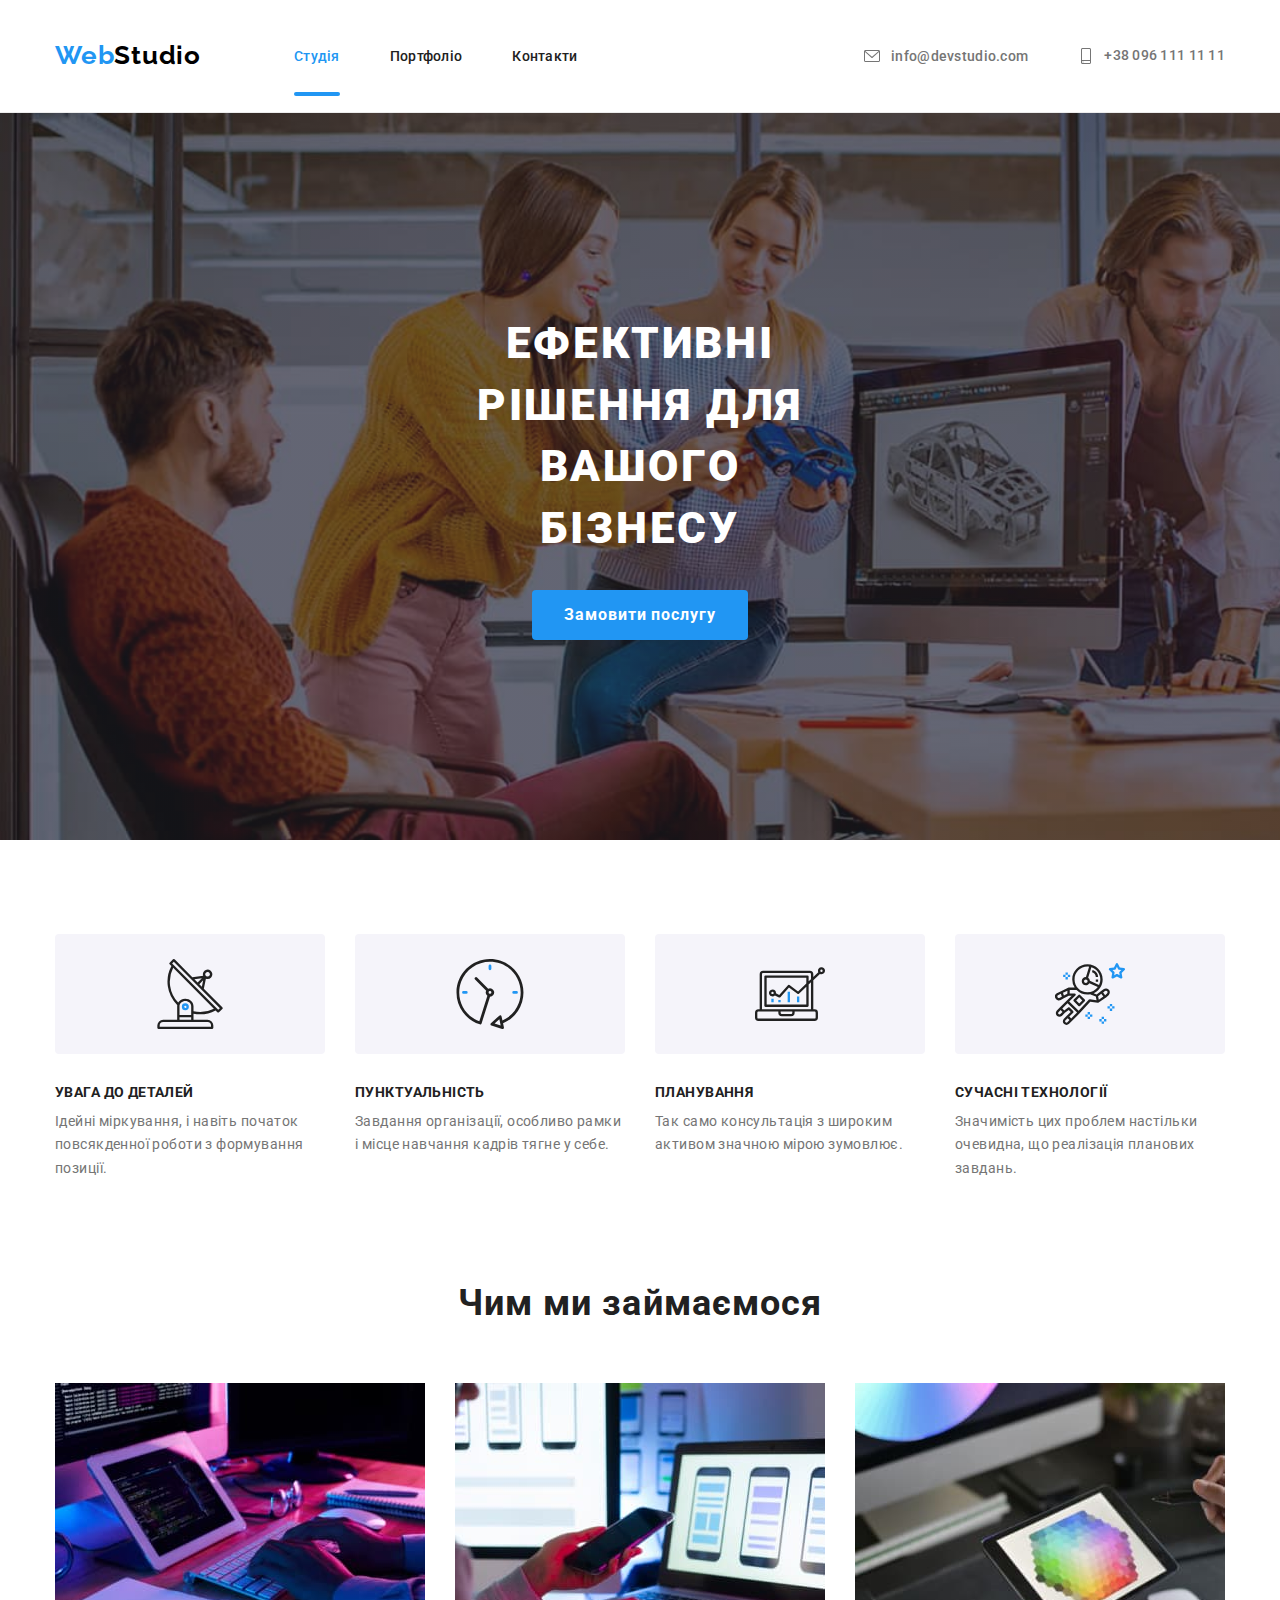
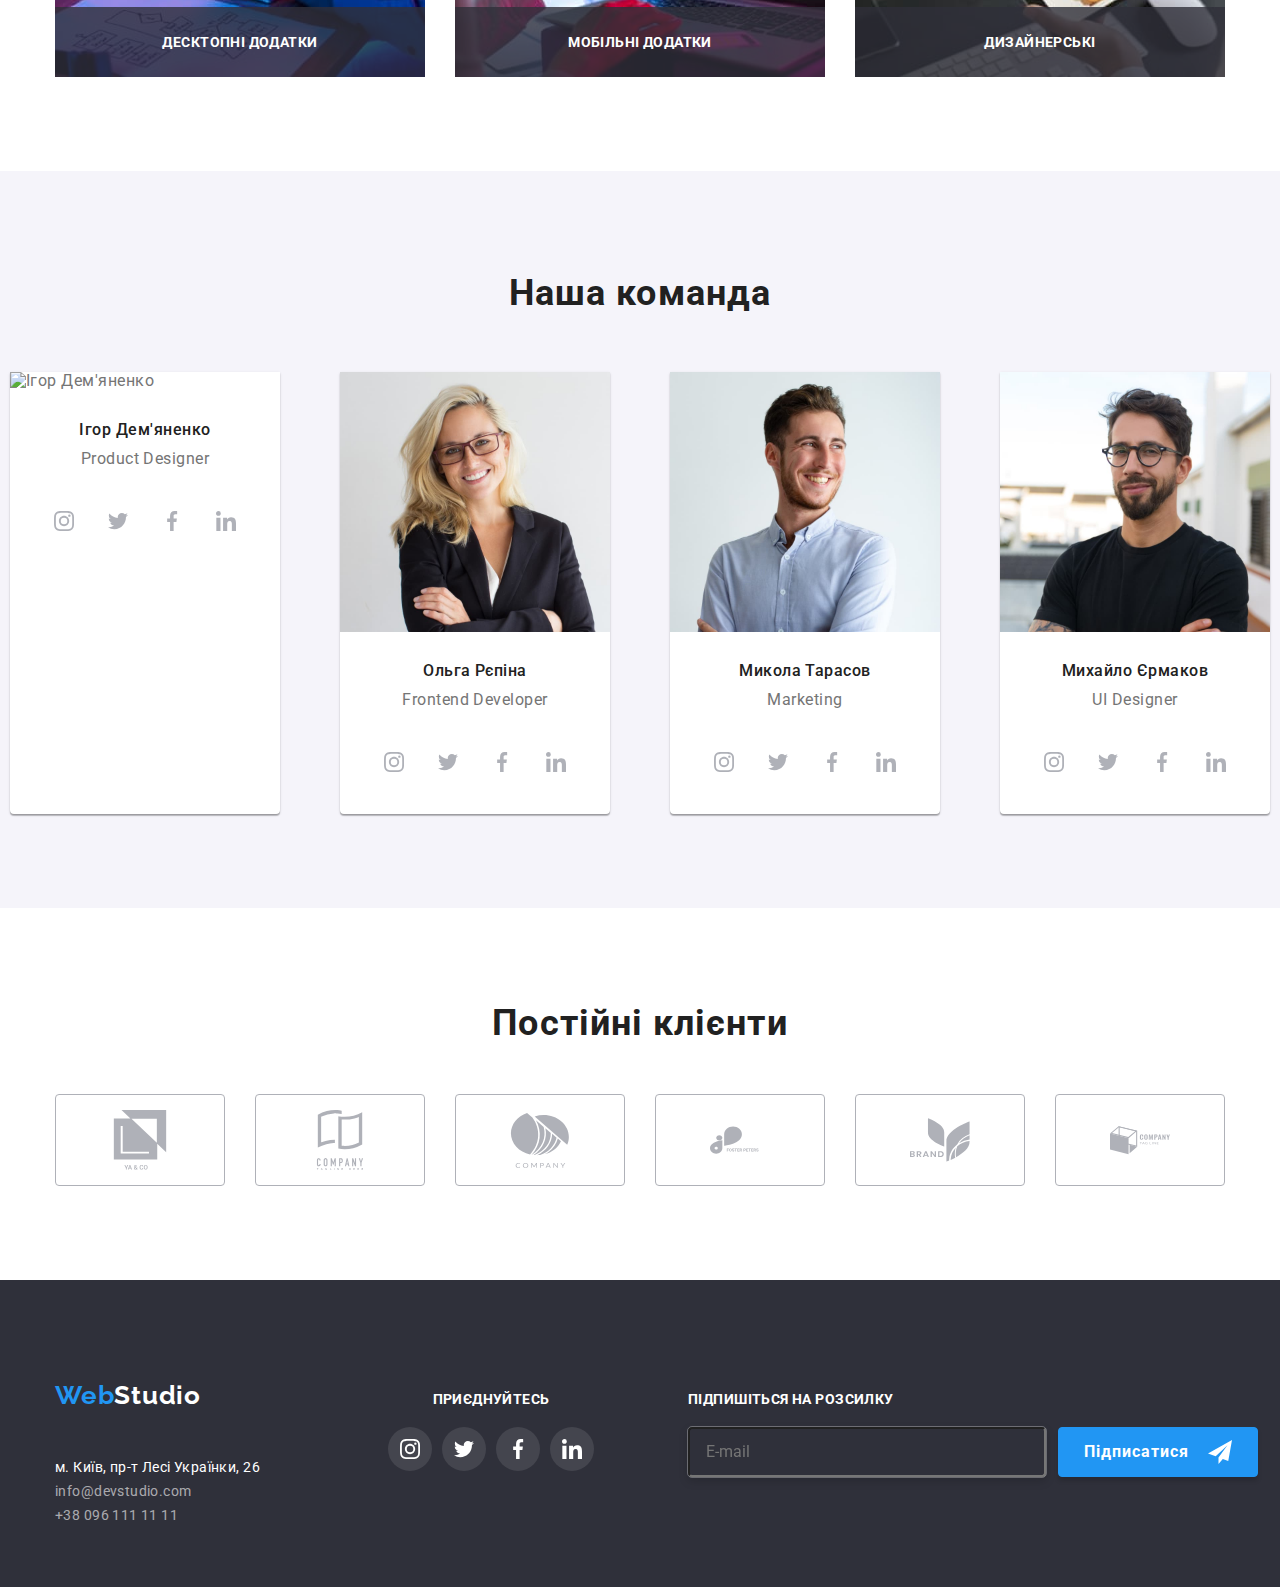
==== commit cfa6285d: "add photo team 3x" ====
--- a/index.html
+++ b/index.html
@@ -262,7 +262,8 @@
           <ul class="utilited-ul team">
             <li class="team__li">
               <img
-                src="./image/img.jpg"
+                srcset="./image/ihor1x 1x, ./image/ihor2x 2x, ./image/ihor3x 3x"
+                src="./image/ihor1x.jpg"
                 width="270"
                 alt="Ігор Дем'яненко"
                 class="team__photo"
--- a/css/main.min.css
+++ b/css/main.min.css
@@ -1 +1 @@
-html{-webkit-box-sizing:border-box;box-sizing:border-box}*,*::before,*::after{-webkit-box-sizing:inherit;box-sizing:inherit}body{background-color:#fff;color:#757575;font-family:Roboto,sans-serif;font-weight:400;font-size:16px;line-height:1.17;letter-spacing:.03em}h1,h2,h3,h4,h5,h6,p,ul{padding:0px;margin:0px}a,ul{list-style:none;color:currentColor}img{display:block;margin:0px}button,a{cursor:pointer}.container{padding-left:15px;padding-right:15px}@media screen and (min-width: 480px){.container{max-width:480px;margin-left:auto;margin-right:auto}}@media screen and (min-width: 768px){.container{max-width:768px}}@media screen and (min-width: 1200px){.container{max-width:1200px}}.button{border-radius:4px;padding:6px 22px;display:inline-block;border:0px;color:#212121;background-color:#f5f4fa;cursor:pointer;font-weight:500;font-size:16px;line-height:1.62;text-align:center;letter-spacing:.03em;-webkit-transition:background-color 250ms cubic-bezier(0.4, 0, 0.2, 1);transition:background-color 250ms cubic-bezier(0.4, 0, 0.2, 1)}.section{margin-left:auto;margin-right:auto;padding-top:60px;padding-bottom:60px}@media screen and (min-width: 1200px){.section{padding-top:94px;padding-bottom:94px}}.logo{display:-webkit-box;display:-ms-flexbox;display:flex;margin-top:16px;margin-bottom:16px;text-decoration:none;letter-spacing:.03em;font-family:"Raleway";font-style:normal;font-weight:700;font-size:24px;line-height:1.6;letter-spacing:.03em}.logo__web{color:#2196f3}.logo__studio{color:#000}@media screen and (min-width: 768px){.logo{padding-top:26px;padding-bottom:26px;margin-right:87px}}@media screen and (min-width: 1200px){.logo{font-size:26px;line-height:1.2;padding-top:24px;padding-bottom:25px;margin-right:93px}}.logo-footer{display:inline-block;margin-bottom:20px}@media screen and (max-width: 1200px){.logo-footer{margin-left:auto;margin-right:auto}}.logo__studio-footer{color:#fff}.section__title{margin-bottom:30px;font-weight:700;font-size:28px;line-height:1.17;text-align:center;letter-spacing:.03em;color:#212121}@media screen and (min-width: 1200px){.section__title{font-size:36px;line-height:1.6;margin-bottom:50px}}.header{position:relative;border-bottom:1px solid #ececec}@media screen and (min-width: 768px){.header{display:-webkit-box;display:-ms-flexbox;display:flex;-webkit-box-align:center;-ms-flex-align:center;align-items:center;-webkit-box-pack:justify;-ms-flex-pack:justify;justify-content:space-between}}@media screen and (min-width: 768px){.header__main{display:-webkit-box;display:-ms-flexbox;display:flex}}.conteiner-header{width:100%;display:-webkit-box;display:-ms-flexbox;display:flex;-webkit-box-align:center;-ms-flex-align:center;align-items:center;-webkit-box-pack:justify;-ms-flex-pack:justify;justify-content:space-between;min-height:60px}@media screen and (min-width: 768px){.conteiner-header{margin-left:auto;margin-right:auto;padding-right:15px;padding-left:15px;background-color:#fff}}.header__button{display:-webkit-inline-box;display:-ms-inline-flexbox;display:inline-flex;padding:0;margin-left:auto;background-color:rgba(0,0,0,0);border:0}.header__button .icon_close{display:none}.header__button.is-open .icon_close{display:block}.header__button.is-open .icon_menu{display:none}.header__button:hover .icon_menu,.header__button:focus .icon_menu{fill:#2196f3}@media screen and (min-width: 768px){.header__button{display:none}}.icon_menu{-webkit-transition:fill 250ms cubic-bezier(0.165, 0.84, 0.44, 1);transition:fill 250ms cubic-bezier(0.165, 0.84, 0.44, 1)}.header__button.is-open+.logo{display:none}.container__menu{display:none}@media screen and (max-width: 768px){.container__menu{position:absolute;padding:0px 40px 48px;background-color:#fff;top:100%;left:0;width:100%}.container__menu.is-open{display:block}}.nav-mobile{font-style:normal;font-weight:500;font-size:40px;line-height:1.17;letter-spacing:.02em;list-style:none;color:#212121;margin-bottom:306px}.nav__link-mobile{display:block;text-decoration:none;margin-bottom:32px;-webkit-transition:color 250ms cubic-bezier(0.19, 1, 0.22, 1);transition:color 250ms cubic-bezier(0.19, 1, 0.22, 1)}.nav__link-mobile:hover,.nav__link-mobile:focus{color:#2196f3}.contact__link-mobile{display:block;margin-bottom:32px;font-style:normal;font-weight:500;font-size:34px;line-height:1.17;text-decoration:none;letter-spacing:.02em;color:#2196f3}.contact__mail-mobile{display:block;margin-bottom:64px;font-style:normal;font-weight:500;font-size:24px;line-height:28px;letter-spacing:.02em;text-decoration:none;color:#212121}.menu_social{display:-webkit-box;display:-ms-flexbox;display:flex;gap:10px;font-style:normal;font-weight:500;font-size:18px;line-height:1.22;letter-spacing:.02em;text-decoration:none;color:#2196f3}.menu_social-item{text-decoration:none;display:block;border-left:1px solid rgba(33,33,33,.2);padding-left:10px}.menu_social-item-inst{text-decoration:none}.nav{display:none}@media screen and (min-width: 768px){.nav{display:-webkit-box;display:-ms-flexbox;display:flex;gap:50px}}@media screen and (min-width: 1200px){.nav{display:-webkit-box;display:-ms-flexbox;display:flex}}.nav__link{display:none}@media screen and (min-width: 768px){.nav__link{display:block;padding-top:32px;padding-bottom:32px;color:#212121;font-weight:500;font-size:14px;line-height:1.2;letter-spacing:.02em;text-decoration:none;-webkit-transition-property:color;transition-property:color;-webkit-transition-duration:250ms;transition-duration:250ms;-webkit-transition-timing-function:cubic-bezier(0.4, 0, 0.2, 1);transition-timing-function:cubic-bezier(0.4, 0, 0.2, 1)}.nav__link:hover,.nav__link:focus{color:#2196f3}}.nav__link-active{display:none}@media screen and (min-width: 768px){.nav__link-active{display:block;color:#2196f3;position:relative}.nav__link-active::after{position:absolute;content:"";display:block;width:100%;height:4px;background-color:#2196f3;left:0;bottom:0;border-radius:2px}}@media screen and (min-width: 768px){.contact{text-decoration:none;font-style:normal;font-weight:500;font-size:12px;line-height:1.16;letter-spacing:.02em;color:#757575}}@media screen and (min-width: 1200px){.contact{font-weight:500;font-size:14px;line-height:1.2;letter-spacing:.02em}}.contact__item{display:none}@media screen and (min-width: 768px){.contact__item{display:block}}@media screen and (min-width: 1200px){.contact__item{display:-webkit-box;display:-ms-flexbox;display:flex;-webkit-box-align:center;-ms-flex-align:center;align-items:center;-webkit-box-pack:center;-ms-flex-pack:center;justify-content:center;color:#757575}}.contact__link{display:-webkit-box;display:-ms-flexbox;display:flex;text-decoration:none;-webkit-transition:color 250ms cubic-bezier(0.4, 0, 0.2, 1);transition:color 250ms cubic-bezier(0.4, 0, 0.2, 1)}.contact__link:hover,.contact__link:focus{color:#2196f3}@media screen and (min-width: 768px){.contact__link{display:blocki}}.contact-footer{color:rgba(255,255,255,.6);margin-bottom:9px;text-decoration:none;font-style:normal;font-weight:400;line-height:1.7;letter-spacing:.03em;margin-top:9px;-webkit-transition:color 250ms cubic-bezier(0.4, 0, 0.2, 1);transition:color 250ms cubic-bezier(0.4, 0, 0.2, 1)}.contact-footer:hover,.contact-footer:focus{color:#2196f3}@media screen and (min-width: 768px){.contact-footer:hover,.contact-footer:focus{margin-left:76px}}@media screen and (min-width: 1200px){.contact-footer:hover,.contact-footer:focus{display:-webkit-box;display:-ms-flexbox;display:flex}}.contact-footer-item{margin-top:9px}.contact-header{display:none}@media screen and (min-width: 768px){.contact-header{display:block;margin-left:auto;text-decoration:none}}@media screen and (min-width: 1200px){.contact-header{display:-webkit-box;display:-ms-flexbox;display:flex;-webkit-box-align:center;-ms-flex-align:center;align-items:center;-webkit-box-pack:center;-ms-flex-pack:center;justify-content:center;-ms-flex-item-align:center;align-self:center}}.contact__mail-icon{fill:#757575;margin-right:10px;width:18px;height:16px;-webkit-transition:fill 250ms cubic-bezier(0.4, 0, 0.2, 1);transition:fill 250ms cubic-bezier(0.4, 0, 0.2, 1)}.contact__link:hover .contact__mail-icon,.contact__link:focus .contact__mail-icon{fill:#2196f3}.contact__tel-icon{fill:#757575;margin-right:10px;width:16px;height:18px;-webkit-transition:fill 250ms cubic-bezier(0.4, 0, 0.2, 1);transition:fill 250ms cubic-bezier(0.4, 0, 0.2, 1)}.contact__link:hover .contact__tel-icon,.contact__link:focus .contact__tel-icon{fill:#2196f3}@media screen and (min-width: 1200px){.contact__tel-icon{margin-left:50px}}.hero{background:-webkit-gradient(linear, left top, right top, from(rgba(47, 48, 58, 0.4)), to(rgba(47, 48, 58, 0.4))),url("../image/hero.jpg");background:linear-gradient(to right, rgba(47, 48, 58, 0.4), rgba(47, 48, 58, 0.4)),url("../image/hero.jpg");background-color:#2f303a;background-repeat:no-repeat;background-size:cover;text-align:center}.hero .container{padding-top:118px;padding-bottom:118px}@media screen and (min-width: 1200px){.hero .container{padding-top:200px;padding-bottom:200px}}.hero__button{padding:10px 24px;font-weight:700;line-height:1.88;letter-spacing:.06em;color:#fff;background-color:#2196f3}@media screen and (min-width: 1200px){.hero__button{padding:10px 32px}}.hero__title{display:-webkit-box;display:-ms-flexbox;display:flex;-ms-flex-wrap:wrap;flex-wrap:wrap;font-weight:900;font-size:26px;line-height:1.62;text-align:center;letter-spacing:.06em;text-transform:uppercase;color:#fff;margin-bottom:30px;width:360px;margin-right:auto;margin-left:auto}@media screen and (min-width: 1200px){.hero__title{font-size:44px;line-height:1.4;max-width:696px}}@media screen and (min-width: 1200px){.feautres{padding-bottom:0px}}.benefits{font-weight:400;font-size:14px;line-height:1.7;letter-spacing:.03em;background-color:#fff}@media screen and (min-width: 768px){.benefits{display:-webkit-box;display:-ms-flexbox;display:flex;-webkit-box-pack:center;-ms-flex-pack:center;justify-content:center;-ms-flex-wrap:wrap;flex-wrap:wrap;gap:30px}}@media screen and (max-width: 768px){.benefits__item:not(:last-child){margin-bottom:30px}}.benefits__title{margin-bottom:10px;font-weight:700;font-size:14px;line-height:16px;letter-spacing:.03em;text-transform:uppercase;color:#212121}.benefits__text{font-weight:400;font-size:14px;line-height:1.7;letter-spacing:.03em;color:#757575}@media screen and (min-width: 1200px){.benefits__text{width:270px}}@media screen and (max-width: 1200px){.benefits__text{width:350px}}.benefits__icon{display:-webkit-box;display:-ms-flexbox;display:flex;-webkit-box-pack:center;-ms-flex-pack:center;justify-content:center;-webkit-box-align:center;-ms-flex-align:center;align-items:center;width:100%;height:120px;background-color:#f5f4fa;border-radius:4px;margin-bottom:30px}.benefits__icon-size{width:70px;height:70px}@media screen and (min-width: 768px){.benefits__icon{width:350px;height:120px}}@media screen and (min-width: 1200px){.benefits__icon{width:270px;height:120px}}@media screen and (max-width: 1199px){.works{display:none}}@media screen and (min-width: 1200px){.works{display:block}}.works__list{display:-webkit-box;display:-ms-flexbox;display:flex;-ms-flex-item-align:center;align-self:center;-webkit-box-pack:center;-ms-flex-pack:center;justify-content:center;gap:30px}.works__item{display:-webkit-box;display:-ms-flexbox;display:flex;-webkit-box-pack:center;-ms-flex-pack:center;justify-content:center;-webkit-box-align:center;-ms-flex-align:center;align-items:center}.works__wrapper{position:relative}.works__overlay{position:absolute;content:"";width:370px;height:70px;background:rgba(47,48,58,.8);bottom:0;display:-webkit-box;display:-ms-flexbox;display:flex;-webkit-box-pack:center;-ms-flex-pack:center;justify-content:center;-webkit-box-align:center;-ms-flex-align:center;align-items:center}.works__overlay__text{font-weight:700;font-size:14px;line-height:16px;text-align:center;letter-spacing:.03em;text-transform:uppercase;color:#fff}.section-team{background-color:#f5f4fa}@media screen and (min-width: 1200px){.section-team{padding-bottom:94px}}@media screen and (min-width: 768px){.team{display:-webkit-box;display:-ms-flexbox;display:flex;-webkit-box-pack:center;-ms-flex-pack:center;justify-content:center;-ms-flex-wrap:wrap;flex-wrap:wrap;gap:30px}}@media screen and (min-width: 1200px){.team{-ms-flex-wrap:nowrap;flex-wrap:nowrap}}.team__photo{display:block}@media screen and (max-width: 767px){.team__photo{width:450px}}@media screen and (max-width: 1199px){.team__photo{width:354px}}.team__li{background:#fff;-webkit-box-shadow:0px 1px 3px rgba(0,0,0,.12),0px 1px 1px rgba(0,0,0,.14),0px 2px 1px rgba(0,0,0,.2);box-shadow:0px 1px 3px rgba(0,0,0,.12),0px 1px 1px rgba(0,0,0,.14),0px 2px 1px rgba(0,0,0,.2);border-radius:0px 0px 4px 4px}@media screen and (max-width: 767px){.team__li{margin-right:auto;margin-left:auto}}@media screen and (max-width: 767px){.team__li{width:450px}}@media screen and (max-width: 1199px){.team__li{width:354px}}.team__title{margin-top:30px;margin-bottom:10px;font-weight:500;font-size:16px;line-height:1.18;text-align:center;letter-spacing:.03em;color:#212121}@media screen and (max-width: 767px){.team__title{width:450px}}@media screen and (max-width: 1199px){.team__title{width:354px}}.team__text{text-align:center;margin-bottom:30px}@media screen and (max-width: 767px){.team__text{width:450px}}@media screen and (max-width: 1199px){.team__text{width:354px}}@media screen and (min-width: 1200px){.team__li+.team__li{margin-left:30px}}.social-list{display:-webkit-box;display:-ms-flexbox;display:flex;-webkit-box-pack:center;-ms-flex-pack:center;justify-content:center;-ms-flex-item-align:center;align-self:center;margin-left:auto;margin-right:auto;margin-bottom:30px;gap:10px;list-style:none}.social{display:-webkit-box;display:-ms-flexbox;display:flex;gap:10px}.social-li{display:-webkit-box;display:-ms-flexbox;display:flex}.social-link{display:-webkit-box;display:-ms-flexbox;display:flex;-webkit-box-pack:center;-ms-flex-pack:center;justify-content:center;-webkit-box-align:center;-ms-flex-align:center;align-items:center;background-color:rgba(0,0,0,0);border-radius:50%;width:44px;height:44px;-webkit-transition:background-color 250ms cubic-bezier(0.4, 0, 0.2, 1);transition:background-color 250ms cubic-bezier(0.4, 0, 0.2, 1)}.social-link:hover,.social-link:focus{background-color:#2196f3}.social-ikon-item{width:20px;height:20px;fill:#afb1b8;-webkit-transition:fill 250ms cubic-bezier(0.4, 0, 0.2, 1);transition:fill 250ms cubic-bezier(0.4, 0, 0.2, 1)}.social-link:hover .social-ikon-item,.social-link:focus .social-ikon-item{fill:#fff}@media screen and (max-width: 767px){.clients{margin-right:auto;margin-left:auto}}.clients-title{font-weight:700;font-size:36px;line-height:42px;text-align:center;letter-spacing:.03em;color:#212121;margin-bottom:50px}.clients-list{display:-webkit-box;display:-ms-flexbox;display:flex;list-style:none;gap:30px}@media screen and (max-width: 1200px){.clients-list{-ms-flex-wrap:wrap;flex-wrap:wrap}}.clients-item{display:-webkit-box;display:-ms-flexbox;display:flex;-webkit-box-pack:center;-ms-flex-pack:center;justify-content:center;-webkit-box-align:center;-ms-flex-align:center;align-items:center}.clients-link{display:-webkit-box;display:-ms-flexbox;display:flex;-webkit-box-pack:center;-ms-flex-pack:center;justify-content:center;-webkit-box-align:center;-ms-flex-align:center;align-items:center;width:210px;height:92px;border:1px solid #afb1b8;border-radius:4px;-webkit-transition:border 250ms cubic-bezier(0.4, 0, 0.2, 1);transition:border 250ms cubic-bezier(0.4, 0, 0.2, 1)}.clients-link:focus,.clients-link:hover{border:1px solid #2196f3}@media screen and (min-width: 768px){.clients-link{width:226px;height:92px}}@media screen and (min-width: 1200px){.clients-link{width:170px;height:92px}}.client-ikon-item{width:106px;height:60px;fill:#afb1b8;-webkit-transition:fill 250ms cubic-bezier(0.4, 0, 0.2, 1);transition:fill 250ms cubic-bezier(0.4, 0, 0.2, 1)}.clients-item:focus .client-ikon-item,.clients-item:hover .client-ikon-item{fill:#2196f3}.container-footer{padding-left:15px;padding-right:15px;padding-top:60px;padding-bottom:60px}@media screen and (min-width: 768px){.container-footer{display:-webkit-inline-box;display:-ms-inline-flexbox;display:inline-flex;-webkit-box-align:baseline;-ms-flex-align:baseline;align-items:baseline;gap:60px;-ms-flex-wrap:wrap;flex-wrap:wrap}}@media screen and (min-width: 1200px){.container-footer{gap:94px;-ms-flex-wrap:nowrap;flex-wrap:nowrap}}.footer{background-color:#2f303a;margin-left:auto;margin-right:auto}@media screen and (min-width: 1200px){.footer{display:-webkit-box;display:-ms-flexbox;display:flex}}@media screen and (min-width: 768px){.footer{display:-webkit-box;display:-ms-flexbox;display:flex;-webkit-box-pack:justify;-ms-flex-pack:justify;justify-content:space-between}}.adress{color:#fff;font-style:normal;font-weight:400;font-size:14px;line-height:1.7;letter-spacing:.03em;text-decoration:none;-webkit-transition:color 250ms cubic-bezier(0.4, 0, 0.2, 1);transition:color 250ms cubic-bezier(0.4, 0, 0.2, 1)}.adress:hover,.adress:focus{color:#2196f3}@media screen and (min-width: 1200px){.adress{display:-webkit-box;display:-ms-flexbox;display:flex}}.footer-contacts{display:-webkit-box;display:-ms-flexbox;display:flex;-webkit-box-orient:vertical;-webkit-box-direction:normal;-ms-flex-direction:column;flex-direction:column}@media screen and (max-width: 768px){.footer-contacts{margin-bottom:60px}}@media screen and (max-width: 1200px){.footer-contacts{text-align:center}}.add{fill:#fff}.add-title{margin-bottom:20px;font-weight:700;font-size:14px;line-height:16px;letter-spacing:.03em;text-transform:uppercase;color:#fff}.footer-add{text-align:center;margin-left:auto;margin-right:auto}@media screen and (max-width: 1200px){.footer-add{margin-bottom:60px}}@media screen and (min-width: 1200px){.footer-add{display:-webkit-box;display:-ms-flexbox;display:flex;-webkit-box-orient:vertical;-webkit-box-direction:normal;-ms-flex-direction:column;flex-direction:column}}@media screen and (max-width: 1200px){.footer-add .social{display:-webkit-box;display:-ms-flexbox;display:flex;-webkit-box-pack:center;-ms-flex-pack:center;justify-content:center}}.social-link-add{background-color:rgba(255,255,255,.1)}.footer-subscription{margin-left:auto;margin-right:auto}@media screen and (min-width: 1200px){.footer-subscription{display:-webkit-box;display:-ms-flexbox;display:flex;-webkit-box-orient:vertical;-webkit-box-direction:normal;-ms-flex-direction:column;flex-direction:column}}@media screen and (min-width: 1200px){.form-subscription{display:-webkit-box;display:-ms-flexbox;display:flex;-ms-flex-wrap:nowrap;flex-wrap:nowrap}}.subscription-title{font-weight:700;font-size:14px;line-height:16px;letter-spacing:.03em;text-transform:uppercase;color:#fff;margin-bottom:20px}@media screen and (max-width: 1200px){.subscription-title{text-align:center}}.input-subscription{display:block;width:100%;height:50px;background-color:#2f303a;outline:1px solid rgba(255,255,255,.3);-webkit-filter:drop-shadow(0px 4px 4px rgba(0, 0, 0, 0.15));filter:drop-shadow(0px 4px 4px rgba(0, 0, 0, 0.15));border-radius:4px;color:#f5f4fa;padding-left:16px}@media screen and (max-width: 1200px){.input-subscription{margin-left:auto;margin-right:auto}}@media screen and (min-width: 768px){.input-subscription{width:358px;margin-right:12px}}.subscription-button{display:-webkit-box;display:-ms-flexbox;display:flex;-webkit-box-pack:space-evenly;-ms-flex-pack:space-evenly;justify-content:space-evenly;-webkit-box-align:center;-ms-flex-align:center;align-items:center;width:200px;height:50px;-webkit-box-shadow:0px 4px 4px rgba(0,0,0,.15);box-shadow:0px 4px 4px rgba(0,0,0,.15);border-radius:4px;border:1px solid #2196f3;font-weight:700;font-size:16px;line-height:1.88;text-align:center;letter-spacing:.06em;color:#fff;background-color:#2196f3}@media screen and (max-width: 1200px){.subscription-button{margin-top:20px}}@media screen and (max-width: 1200px){.subscription-button{margin-left:auto;margin-right:auto}}.subscription-icon{top:0;left:0;width:24px;height:24px;fill:#fff}.backdrop{position:fixed;top:0;left:0;width:100%;height:100%;background-color:rgba(0,0,0,.2);-webkit-transition:opacity 1000ms cubic-bezier(0.075, 0.82, 0.165, 1);transition:opacity 1000ms cubic-bezier(0.075, 0.82, 0.165, 1)}@media screen and (max-width: 768px){.backdrop{padding:93px 15px 94px;overflow-y:scroll}}.is-hidden{opacity:0;pointer-events:none}.hero-modal{display:-webkit-box;display:-ms-flexbox;display:flex;-webkit-box-pack:center;-ms-flex-pack:center;justify-content:center;-webkit-box-align:center;-ms-flex-align:center;align-items:center;top:50%;left:50%;-webkit-transform:translate(-50%, -50%);transform:translate(-50%, -50%);height:581px;max-width:450px;padding:40px;background-color:#fff;-webkit-box-shadow:0px 1px 3px rgba(0,0,0,.12),0px 1px 1px rgba(0,0,0,.14),0px 2px 1px rgba(0,0,0,.2);box-shadow:0px 1px 3px rgba(0,0,0,.12),0px 1px 1px rgba(0,0,0,.14),0px 2px 1px rgba(0,0,0,.2);border-radius:4px;position:relative;-webkit-transition:-webkit-transform 1000ms cubic-bezier(0.075, 0.82, 0.165, 1);transition:-webkit-transform 1000ms cubic-bezier(0.075, 0.82, 0.165, 1);transition:transform 1000ms cubic-bezier(0.075, 0.82, 0.165, 1);transition:transform 1000ms cubic-bezier(0.075, 0.82, 0.165, 1), -webkit-transform 1000ms cubic-bezier(0.075, 0.82, 0.165, 1)}@media screen and (min-width: 1200px){.hero-modal{position:absolute;top:50%;left:50%;-webkit-transform:translate(-50%, -50%);transform:translate(-50%, -50%);max-width:521px}}.close-btn{display:-webkit-box;display:-ms-flexbox;display:flex;-webkit-box-pack:center;-ms-flex-pack:center;justify-content:center;-webkit-box-align:center;-ms-flex-align:center;align-items:center;margin-left:auto;position:absolute;top:8px;right:8px;width:30px;height:30px;border:1px solid rgba(0,0,0,.1);border-radius:50%;background-color:#fff;-webkit-transition-property:fill;transition-property:fill;-webkit-transition-duration:250ms;transition-duration:250ms;-webkit-transition-timing-function:cubic-bezier(0.4, 0, 0.2, 1);transition-timing-function:cubic-bezier(0.4, 0, 0.2, 1)}.close-icon{width:18px;height:18px}.close-btn:hover .close-icon,.close-btn:focus .close-icon{fill:#2196f3}.group-request{display:block}.request{width:100%;height:100%;display:-webkit-box;display:-ms-flexbox;display:flex;-webkit-box-orient:vertical;-webkit-box-direction:normal;-ms-flex-direction:column;flex-direction:column;font-weight:400;font-size:12px;line-height:1.2;letter-spacing:.01em;color:#757575}.request-item{display:-webkit-box;display:-ms-flexbox;display:flex;-webkit-box-orient:vertical;-webkit-box-direction:normal;-ms-flex-direction:column;flex-direction:column;margin-bottom:10px;position:relative}.request-input{display:block;height:40px;border:1px solid rgba(33,33,33,.2);border-radius:4px;padding-left:42px;-webkit-transition:outline-color 250ms cubic-bezier(0.455, 0.03, 0.515, 0.955);transition:outline-color 250ms cubic-bezier(0.455, 0.03, 0.515, 0.955);margin-top:4px}.request-input:focus{outline-color:#2196f3}.request-title{margin-bottom:12px;font-weight:700;font-size:20px;line-height:1.5;text-align:center;letter-spacing:.03em;color:#212121}@media screen and (min-width: 1200px){.request-title{line-height:1.15}}.input-icon{position:absolute;width:18px;height:18px;bottom:12px;left:12px;display:block;fill:#212121}.request-input:focus+.input-icon{fill:#2196f3}.text-commit{display:block;margin-top:4px;max-width:448px;height:120px;padding:12px 16px;border-radius:4px;border:1px solid rgba(33,33,33,.2);border-radius:4px;resize:none;-webkit-transition:outline-color 250ms cubic-bezier(0.455, 0.03, 0.515, 0.955);transition:outline-color 250ms cubic-bezier(0.455, 0.03, 0.515, 0.955)}.text-commit:focus{outline-color:#2196f3}.request-agree{display:-webkit-box;display:-ms-flexbox;display:flex;-webkit-box-pack:center;-ms-flex-pack:center;justify-content:center;-webkit-box-align:center;-ms-flex-align:center;align-items:center;font-weight:400;font-size:14px;line-height:1.7;letter-spacing:.03em;color:#757575;margin-bottom:34px}.agree-icon{display:block;width:16px;height:15px;outline:2px solid #212121;margin-right:7px;border-radius:4px}.agree-text{display:block}.agree-input:checked+.agree-icon{background-color:#2196f3;background-image:url("./image/check.svg");background-size:contain;outline:none;background-repeat:no-repeat;background-origin:border-box}.agree-input{--webkit-appearance: none;--moz-appearance: none;-webkit-appearance:none;-moz-appearance:none;appearance:none;position:absolute}.agree-link{color:#2196f3;border-bottom:1px solid #2196f3;text-decoration:none}.request-btn{display:block;width:200px;max-height:50px;margin-left:auto;margin-right:auto;background:#2196f3;border:1px solid #2196f3;-webkit-box-shadow:0px 4px 4px rgba(0,0,0,.15);box-shadow:0px 4px 4px rgba(0,0,0,.15);border-radius:4px;font-weight:700;font-size:16px;line-height:1,8;text-align:center;letter-spacing:.06em;color:#fff;-webkit-transition:background-color 250ms cubic-bezier(0.455, 0.03, 0.515, 0.955),-webkit-box-shadow 250ms cubic-bezier(0.455, 0.03, 0.515, 0.955);transition:background-color 250ms cubic-bezier(0.455, 0.03, 0.515, 0.955),-webkit-box-shadow 250ms cubic-bezier(0.455, 0.03, 0.515, 0.955);transition:background-color 250ms cubic-bezier(0.455, 0.03, 0.515, 0.955),box-shadow 250ms cubic-bezier(0.455, 0.03, 0.515, 0.955);transition:background-color 250ms cubic-bezier(0.455, 0.03, 0.515, 0.955),box-shadow 250ms cubic-bezier(0.455, 0.03, 0.515, 0.955),-webkit-box-shadow 250ms cubic-bezier(0.455, 0.03, 0.515, 0.955)}.request-btn:hover{background-color:#188ce8;-webkit-box-shadow:0px 1px 3px rgba(0,0,0,.12),0px 1px 1px rgba(0,0,0,.14),0px 2px 1px rgba(0,0,0,.2);box-shadow:0px 1px 3px rgba(0,0,0,.12),0px 1px 1px rgba(0,0,0,.14),0px 2px 1px rgba(0,0,0,.2)}.buttons-portfolio{display:-webkit-box;display:-ms-flexbox;display:flex;gap:8px;-webkit-box-pack:center;-ms-flex-pack:center;justify-content:center;margin-bottom:50px;margin-left:auto;margin-right:auto;-webkit-transition:color 250ms cubic-bezier(0.47, 0, 0.745, 0.715),background-color 250ms cubic-bezier(0.47, 0, 0.745, 0.715);transition:color 250ms cubic-bezier(0.47, 0, 0.745, 0.715),background-color 250ms cubic-bezier(0.47, 0, 0.745, 0.715)}.buttons-portfolio .button:hover,.buttons-portfolio .button:focus{color:#fff;background-color:#2196f3}.portfolio{display:-webkit-box;display:-ms-flexbox;display:flex;-ms-flex-wrap:wrap;flex-wrap:wrap;gap:30px 30px}.portfolio-text{font-weight:400;font-size:16px;line-height:1.88;letter-spacing:.03em;background:#fff;border-left:1px solid #eee;border-right:1px solid #eee;border-bottom:1px solid #eee;padding:24px 20px;width:370px}.portfolio-element{max-width:calc((100% - 60px)/3);border-bottom:1px solid #eee;display:block;cursor:pointer}.portfolio .title{color:#212121;font-weight:700;font-size:18px;line-height:2;letter-spacing:.06em;margin-bottom:4px}.portfolio-link{display:block}.portfolio-link:hover,.portfolio-link:focus{-webkit-box-shadow:0px 1px 1px rgba(0,0,0,.12),0px 4px 4px rgba(0,0,0,.06),1px 4px 6px rgba(0,0,0,.16);box-shadow:0px 1px 1px rgba(0,0,0,.12),0px 4px 4px rgba(0,0,0,.06),1px 4px 6px rgba(0,0,0,.16)}.portfolio-before{position:relative;overflow:hidden}.portfolio-before::before{display:block;content:" ";background-color:rgba(33,150,243,.9);position:absolute;width:100%;height:100%;top:100%;-webkit-transition:-webkit-transform 550ms cubic-bezier(0.075, 0.82, 0.165, 1);transition:-webkit-transform 550ms cubic-bezier(0.075, 0.82, 0.165, 1);transition:transform 550ms cubic-bezier(0.075, 0.82, 0.165, 1);transition:transform 550ms cubic-bezier(0.075, 0.82, 0.165, 1), -webkit-transform 550ms cubic-bezier(0.075, 0.82, 0.165, 1)}.portfolio-before-text{color:#fff;font-weight:400;font-size:18px;line-height:1,56;letter-spacing:.03em}.portfolio-link:hover .portfolio-before::before,.portfolio-link:focus .portfolio-before::before{-webkit-transform:translateY(-100%);transform:translateY(-100%)}.text-o{position:absolute;left:0;padding:63px 24px;opacity:0;top:100%;-webkit-transition:opacity 250ms cubic-bezier(0.075, 0.82, 0.165, 1),-webkit-transform 250ms cubic-bezier(0.075, 0.82, 0.165, 1);transition:opacity 250ms cubic-bezier(0.075, 0.82, 0.165, 1),-webkit-transform 250ms cubic-bezier(0.075, 0.82, 0.165, 1);transition:transform 250ms cubic-bezier(0.075, 0.82, 0.165, 1),opacity 250ms cubic-bezier(0.075, 0.82, 0.165, 1);transition:transform 250ms cubic-bezier(0.075, 0.82, 0.165, 1),opacity 250ms cubic-bezier(0.075, 0.82, 0.165, 1),-webkit-transform 250ms cubic-bezier(0.075, 0.82, 0.165, 1)}.portfolio-link:hover .text-o,.portfolio-link:focus .text-o{opacity:1;-webkit-transform:translateY(-100%);transform:translateY(-100%)}/*# sourceMappingURL=main.min.css.map */+html{-webkit-box-sizing:border-box;box-sizing:border-box}*,*::before,*::after{-webkit-box-sizing:inherit;box-sizing:inherit}body{background-color:#fff;color:#757575;font-family:Roboto,sans-serif;font-weight:400;font-size:16px;line-height:1.17;letter-spacing:.03em}h1,h2,h3,h4,h5,h6,p,ul{padding:0px;margin:0px}a,ul{list-style:none;color:currentColor}img{display:block;margin:0px}button,a{cursor:pointer}.container{padding-left:15px;padding-right:15px}@media screen and (min-width: 480px){.container{max-width:480px;margin-left:auto;margin-right:auto}}@media screen and (min-width: 768px){.container{max-width:768px}}@media screen and (min-width: 1200px){.container{max-width:1200px}}.button{border-radius:4px;padding:6px 22px;display:inline-block;border:0px;color:#212121;background-color:#f5f4fa;cursor:pointer;font-weight:500;font-size:16px;line-height:1.62;text-align:center;letter-spacing:.03em;-webkit-transition:background-color 250ms cubic-bezier(0.4, 0, 0.2, 1);transition:background-color 250ms cubic-bezier(0.4, 0, 0.2, 1)}.section{margin-left:auto;margin-right:auto;padding-top:60px;padding-bottom:60px}@media screen and (min-width: 1200px){.section{padding-top:94px;padding-bottom:94px}}.logo{display:-webkit-box;display:-ms-flexbox;display:flex;margin-top:16px;margin-bottom:16px;text-decoration:none;letter-spacing:.03em;font-family:"Raleway";font-style:normal;font-weight:700;font-size:24px;line-height:1.6;letter-spacing:.03em}.logo__web{color:#2196f3}.logo__studio{color:#000}@media screen and (min-width: 768px){.logo{padding-top:26px;padding-bottom:26px;margin-right:87px}}@media screen and (min-width: 1200px){.logo{font-size:26px;line-height:1.2;padding-top:24px;padding-bottom:25px;margin-right:93px}}.logo-footer{display:inline-block;margin-bottom:20px}@media screen and (max-width: 1200px){.logo-footer{margin-left:auto;margin-right:auto}}.logo__studio-footer{color:#fff}.section__title{margin-bottom:30px;font-weight:700;font-size:28px;line-height:1.17;text-align:center;letter-spacing:.03em;color:#212121}@media screen and (min-width: 1200px){.section__title{font-size:36px;line-height:1.6;margin-bottom:50px}}.header{position:relative;border-bottom:1px solid #ececec}@media screen and (min-width: 768px){.header{display:-webkit-box;display:-ms-flexbox;display:flex;-webkit-box-align:center;-ms-flex-align:center;align-items:center;-webkit-box-pack:justify;-ms-flex-pack:justify;justify-content:space-between}}@media screen and (min-width: 768px){.header__main{display:-webkit-box;display:-ms-flexbox;display:flex}}.conteiner-header{width:100%;display:-webkit-box;display:-ms-flexbox;display:flex;-webkit-box-align:center;-ms-flex-align:center;align-items:center;-webkit-box-pack:justify;-ms-flex-pack:justify;justify-content:space-between;min-height:60px}@media screen and (min-width: 768px){.conteiner-header{margin-left:auto;margin-right:auto;padding-right:15px;padding-left:15px;background-color:#fff}}.header__button{display:-webkit-inline-box;display:-ms-inline-flexbox;display:inline-flex;padding:0;margin-left:auto;background-color:rgba(0,0,0,0);border:0}.header__button .icon_close{display:none}.header__button.is-open .icon_close{display:block}.header__button.is-open .icon_menu{display:none}.header__button:hover .icon_menu,.header__button:focus .icon_menu{fill:#2196f3}@media screen and (min-width: 768px){.header__button{display:none}}.icon_menu{-webkit-transition:fill 250ms cubic-bezier(0.165, 0.84, 0.44, 1);transition:fill 250ms cubic-bezier(0.165, 0.84, 0.44, 1)}.header__button.is-open+.logo{display:none}.container__menu{display:none}@media screen and (max-width: 768px){.container__menu{position:absolute;padding:0px 40px 48px;background-color:#fff;top:100%;left:0;width:100%}.container__menu.is-open{display:block}}.nav-mobile{font-style:normal;font-weight:500;font-size:40px;line-height:1.17;letter-spacing:.02em;list-style:none;color:#212121;margin-bottom:306px}.nav__link-mobile{display:block;text-decoration:none;margin-bottom:32px;-webkit-transition:color 250ms cubic-bezier(0.19, 1, 0.22, 1);transition:color 250ms cubic-bezier(0.19, 1, 0.22, 1)}.nav__link-mobile:hover,.nav__link-mobile:focus{color:#2196f3}.contact__link-mobile{display:block;margin-bottom:32px;font-style:normal;font-weight:500;font-size:34px;line-height:1.17;text-decoration:none;letter-spacing:.02em;color:#2196f3}.contact__mail-mobile{display:block;margin-bottom:64px;font-style:normal;font-weight:500;font-size:24px;line-height:28px;letter-spacing:.02em;text-decoration:none;color:#212121}.menu_social{display:-webkit-box;display:-ms-flexbox;display:flex;gap:10px;font-style:normal;font-weight:500;font-size:18px;line-height:1.22;letter-spacing:.02em;text-decoration:none;color:#2196f3}.menu_social-item{text-decoration:none;display:block;border-left:1px solid rgba(33,33,33,.2);padding-left:10px}.menu_social-item-inst{text-decoration:none}.nav{display:none}@media screen and (min-width: 768px){.nav{display:-webkit-box;display:-ms-flexbox;display:flex;gap:50px}}@media screen and (min-width: 1200px){.nav{display:-webkit-box;display:-ms-flexbox;display:flex}}.nav__link{display:none}@media screen and (min-width: 768px){.nav__link{display:block;padding-top:32px;padding-bottom:32px;color:#212121;font-weight:500;font-size:14px;line-height:1.2;letter-spacing:.02em;text-decoration:none;-webkit-transition-property:color;transition-property:color;-webkit-transition-duration:250ms;transition-duration:250ms;-webkit-transition-timing-function:cubic-bezier(0.4, 0, 0.2, 1);transition-timing-function:cubic-bezier(0.4, 0, 0.2, 1)}.nav__link:hover,.nav__link:focus{color:#2196f3}}.nav__link-active{display:none}@media screen and (min-width: 768px){.nav__link-active{display:block;color:#2196f3;position:relative}.nav__link-active::after{position:absolute;content:"";display:block;width:100%;height:4px;background-color:#2196f3;left:0;bottom:0;border-radius:2px}}@media screen and (min-width: 768px){.contact{text-decoration:none;font-style:normal;font-weight:500;font-size:12px;line-height:1.16;letter-spacing:.02em;color:#757575}}@media screen and (min-width: 1200px){.contact{font-weight:500;font-size:14px;line-height:1.2;letter-spacing:.02em}}.contact__item{display:none}@media screen and (min-width: 768px){.contact__item{display:block}}@media screen and (min-width: 1200px){.contact__item{display:-webkit-box;display:-ms-flexbox;display:flex;-webkit-box-align:center;-ms-flex-align:center;align-items:center;-webkit-box-pack:center;-ms-flex-pack:center;justify-content:center;color:#757575}}.contact__link{display:-webkit-box;display:-ms-flexbox;display:flex;text-decoration:none;-webkit-transition:color 250ms cubic-bezier(0.4, 0, 0.2, 1);transition:color 250ms cubic-bezier(0.4, 0, 0.2, 1)}.contact__link:hover,.contact__link:focus{color:#2196f3}@media screen and (min-width: 768px){.contact__link{display:blocki}}.contact-footer{color:rgba(255,255,255,.6);margin-bottom:9px;text-decoration:none;font-style:normal;font-weight:400;line-height:1.7;letter-spacing:.03em;margin-top:9px;-webkit-transition:color 250ms cubic-bezier(0.4, 0, 0.2, 1);transition:color 250ms cubic-bezier(0.4, 0, 0.2, 1)}.contact-footer:hover,.contact-footer:focus{color:#2196f3}@media screen and (min-width: 768px){.contact-footer:hover,.contact-footer:focus{margin-left:76px}}@media screen and (min-width: 1200px){.contact-footer:hover,.contact-footer:focus{display:-webkit-box;display:-ms-flexbox;display:flex}}.contact-footer-item{margin-top:9px}.contact-header{display:none}@media screen and (min-width: 768px){.contact-header{display:block;margin-left:auto;text-decoration:none}}@media screen and (min-width: 1200px){.contact-header{display:-webkit-box;display:-ms-flexbox;display:flex;-webkit-box-align:center;-ms-flex-align:center;align-items:center;-webkit-box-pack:center;-ms-flex-pack:center;justify-content:center;-ms-flex-item-align:center;align-self:center}}.contact__mail-icon{fill:#757575;margin-right:10px;width:18px;height:16px;-webkit-transition:fill 250ms cubic-bezier(0.4, 0, 0.2, 1);transition:fill 250ms cubic-bezier(0.4, 0, 0.2, 1)}.contact__link:hover .contact__mail-icon,.contact__link:focus .contact__mail-icon{fill:#2196f3}.contact__tel-icon{fill:#757575;margin-right:10px;width:16px;height:18px;-webkit-transition:fill 250ms cubic-bezier(0.4, 0, 0.2, 1);transition:fill 250ms cubic-bezier(0.4, 0, 0.2, 1)}.contact__link:hover .contact__tel-icon,.contact__link:focus .contact__tel-icon{fill:#2196f3}@media screen and (min-width: 1200px){.contact__tel-icon{margin-left:50px}}.hero{background:-webkit-gradient(linear, left top, right top, from(rgba(47, 48, 58, 0.4)), to(rgba(47, 48, 58, 0.4))),url("../image/hero.jpg");background:linear-gradient(to right, rgba(47, 48, 58, 0.4), rgba(47, 48, 58, 0.4)),url("../image/hero.jpg");background-color:#2f303a;background-repeat:no-repeat;background-size:cover;text-align:center}.hero .container{padding-top:118px;padding-bottom:118px}@media screen and (min-width: 1200px){.hero .container{padding-top:200px;padding-bottom:200px}}.hero__button{padding:10px 24px;font-weight:700;line-height:1.88;letter-spacing:.06em;color:#fff;background-color:#2196f3}@media screen and (min-width: 1200px){.hero__button{padding:10px 32px}}.hero__title{display:-webkit-box;display:-ms-flexbox;display:flex;-ms-flex-wrap:wrap;flex-wrap:wrap;font-weight:900;font-size:26px;line-height:1.62;text-align:center;letter-spacing:.06em;text-transform:uppercase;color:#fff;margin-bottom:30px;width:360px;margin-right:auto;margin-left:auto}@media screen and (min-width: 1200px){.hero__title{font-size:44px;line-height:1.4;max-width:696px}}@media screen and (min-width: 1200px){.feautres{padding-bottom:0px}}.benefits{font-weight:400;font-size:14px;line-height:1.7;letter-spacing:.03em;background-color:#fff}@media screen and (min-width: 768px){.benefits{display:-webkit-box;display:-ms-flexbox;display:flex;-webkit-box-pack:center;-ms-flex-pack:center;justify-content:center;-ms-flex-wrap:wrap;flex-wrap:wrap;gap:30px}}@media screen and (max-width: 768px){.benefits__item:not(:last-child){margin-bottom:30px}}.benefits__title{margin-bottom:10px;font-weight:700;font-size:14px;line-height:16px;letter-spacing:.03em;text-transform:uppercase;color:#212121}.benefits__text{font-weight:400;font-size:14px;line-height:1.7;letter-spacing:.03em;color:#757575}@media screen and (min-width: 1200px){.benefits__text{width:270px}}@media screen and (max-width: 1200px){.benefits__text{width:350px}}.benefits__icon{display:-webkit-box;display:-ms-flexbox;display:flex;-webkit-box-pack:center;-ms-flex-pack:center;justify-content:center;-webkit-box-align:center;-ms-flex-align:center;align-items:center;width:100%;height:120px;background-color:#f5f4fa;border-radius:4px;margin-bottom:30px}.benefits__icon-size{width:70px;height:70px}@media screen and (min-width: 768px){.benefits__icon{width:350px;height:120px}}@media screen and (min-width: 1200px){.benefits__icon{width:270px;height:120px}}@media screen and (max-width: 1199px){.works{display:none}}@media screen and (min-width: 1200px){.works{display:block}}.works__list{display:-webkit-box;display:-ms-flexbox;display:flex;-ms-flex-item-align:center;align-self:center;-webkit-box-pack:center;-ms-flex-pack:center;justify-content:center;gap:30px}.works__item{display:-webkit-box;display:-ms-flexbox;display:flex;-webkit-box-pack:center;-ms-flex-pack:center;justify-content:center;-webkit-box-align:center;-ms-flex-align:center;align-items:center}.works__wrapper{position:relative}.works__overlay{position:absolute;content:"";width:370px;height:70px;background:rgba(47,48,58,.8);bottom:0;display:-webkit-box;display:-ms-flexbox;display:flex;-webkit-box-pack:center;-ms-flex-pack:center;justify-content:center;-webkit-box-align:center;-ms-flex-align:center;align-items:center}.works__overlay__text{font-weight:700;font-size:14px;line-height:16px;text-align:center;letter-spacing:.03em;text-transform:uppercase;color:#fff}.section-team{background-color:#f5f4fa}@media screen and (min-width: 1200px){.section-team{padding-bottom:94px}}@media screen and (min-width: 768px){.team{display:-webkit-box;display:-ms-flexbox;display:flex;-webkit-box-pack:center;-ms-flex-pack:center;justify-content:center;-ms-flex-wrap:wrap;flex-wrap:wrap;gap:30px}}@media screen and (min-width: 1200px){.team{-ms-flex-wrap:nowrap;flex-wrap:nowrap}}.team__photo{display:block}@media screen and (max-width: 767px){.team__photo{max-width:450px}}@media screen and (max-width: 1199px){.team__photo{width:354px}}.team__li{background:#fff;-webkit-box-shadow:0px 1px 3px rgba(0,0,0,.12),0px 1px 1px rgba(0,0,0,.14),0px 2px 1px rgba(0,0,0,.2);box-shadow:0px 1px 3px rgba(0,0,0,.12),0px 1px 1px rgba(0,0,0,.14),0px 2px 1px rgba(0,0,0,.2);border-radius:0px 0px 4px 4px}@media screen and (max-width: 767px){.team__li{margin-right:auto;margin-left:auto}}@media screen and (max-width: 767px){.team__li{width:450px}}@media screen and (max-width: 1199px){.team__li{width:354px}}.team__title{margin-top:30px;margin-bottom:10px;font-weight:500;font-size:16px;line-height:1.18;text-align:center;letter-spacing:.03em;color:#212121}@media screen and (max-width: 767px){.team__title{width:450px}}@media screen and (max-width: 1199px){.team__title{width:354px}}.team__text{text-align:center;margin-bottom:30px}@media screen and (max-width: 767px){.team__text{width:450px}}@media screen and (max-width: 1199px){.team__text{width:354px}}@media screen and (min-width: 1200px){.team__li+.team__li{margin-left:30px}}.social-list{display:-webkit-box;display:-ms-flexbox;display:flex;-webkit-box-pack:center;-ms-flex-pack:center;justify-content:center;-ms-flex-item-align:center;align-self:center;margin-left:auto;margin-right:auto;margin-bottom:30px;gap:10px;list-style:none}.social{display:-webkit-box;display:-ms-flexbox;display:flex;gap:10px}.social-li{display:-webkit-box;display:-ms-flexbox;display:flex}.social-link{display:-webkit-box;display:-ms-flexbox;display:flex;-webkit-box-pack:center;-ms-flex-pack:center;justify-content:center;-webkit-box-align:center;-ms-flex-align:center;align-items:center;background-color:rgba(0,0,0,0);border-radius:50%;width:44px;height:44px;-webkit-transition:background-color 250ms cubic-bezier(0.4, 0, 0.2, 1);transition:background-color 250ms cubic-bezier(0.4, 0, 0.2, 1)}.social-link:hover,.social-link:focus{background-color:#2196f3}.social-ikon-item{width:20px;height:20px;fill:#afb1b8;-webkit-transition:fill 250ms cubic-bezier(0.4, 0, 0.2, 1);transition:fill 250ms cubic-bezier(0.4, 0, 0.2, 1)}.social-link:hover .social-ikon-item,.social-link:focus .social-ikon-item{fill:#fff}@media screen and (max-width: 767px){.clients{margin-right:auto;margin-left:auto}}.clients-title{font-weight:700;font-size:36px;line-height:42px;text-align:center;letter-spacing:.03em;color:#212121;margin-bottom:50px}.clients-list{display:-webkit-box;display:-ms-flexbox;display:flex;list-style:none;gap:30px}@media screen and (max-width: 1200px){.clients-list{-ms-flex-wrap:wrap;flex-wrap:wrap}}.clients-item{display:-webkit-box;display:-ms-flexbox;display:flex;-webkit-box-pack:center;-ms-flex-pack:center;justify-content:center;-webkit-box-align:center;-ms-flex-align:center;align-items:center}.clients-link{display:-webkit-box;display:-ms-flexbox;display:flex;-webkit-box-pack:center;-ms-flex-pack:center;justify-content:center;-webkit-box-align:center;-ms-flex-align:center;align-items:center;width:210px;height:92px;border:1px solid #afb1b8;border-radius:4px;-webkit-transition:border 250ms cubic-bezier(0.4, 0, 0.2, 1);transition:border 250ms cubic-bezier(0.4, 0, 0.2, 1)}.clients-link:focus,.clients-link:hover{border:1px solid #2196f3}@media screen and (min-width: 768px){.clients-link{width:226px;height:92px}}@media screen and (min-width: 1200px){.clients-link{width:170px;height:92px}}.client-ikon-item{width:106px;height:60px;fill:#afb1b8;-webkit-transition:fill 250ms cubic-bezier(0.4, 0, 0.2, 1);transition:fill 250ms cubic-bezier(0.4, 0, 0.2, 1)}.clients-item:focus .client-ikon-item,.clients-item:hover .client-ikon-item{fill:#2196f3}.container-footer{padding-left:15px;padding-right:15px;padding-top:60px;padding-bottom:60px}@media screen and (min-width: 768px){.container-footer{display:-webkit-inline-box;display:-ms-inline-flexbox;display:inline-flex;-webkit-box-align:baseline;-ms-flex-align:baseline;align-items:baseline;gap:60px;-ms-flex-wrap:wrap;flex-wrap:wrap}}@media screen and (min-width: 1200px){.container-footer{gap:94px;-ms-flex-wrap:nowrap;flex-wrap:nowrap}}.footer{background-color:#2f303a;margin-left:auto;margin-right:auto}@media screen and (min-width: 1200px){.footer{display:-webkit-box;display:-ms-flexbox;display:flex}}@media screen and (min-width: 768px){.footer{display:-webkit-box;display:-ms-flexbox;display:flex;-webkit-box-pack:justify;-ms-flex-pack:justify;justify-content:space-between}}.adress{color:#fff;font-style:normal;font-weight:400;font-size:14px;line-height:1.7;letter-spacing:.03em;text-decoration:none;-webkit-transition:color 250ms cubic-bezier(0.4, 0, 0.2, 1);transition:color 250ms cubic-bezier(0.4, 0, 0.2, 1)}.adress:hover,.adress:focus{color:#2196f3}@media screen and (min-width: 1200px){.adress{display:-webkit-box;display:-ms-flexbox;display:flex}}.footer-contacts{display:-webkit-box;display:-ms-flexbox;display:flex;-webkit-box-orient:vertical;-webkit-box-direction:normal;-ms-flex-direction:column;flex-direction:column}@media screen and (max-width: 768px){.footer-contacts{margin-bottom:60px}}@media screen and (max-width: 1200px){.footer-contacts{text-align:center}}.add{fill:#fff}.add-title{margin-bottom:20px;font-weight:700;font-size:14px;line-height:16px;letter-spacing:.03em;text-transform:uppercase;color:#fff}.footer-add{text-align:center;margin-left:auto;margin-right:auto}@media screen and (max-width: 1200px){.footer-add{margin-bottom:60px}}@media screen and (min-width: 1200px){.footer-add{display:-webkit-box;display:-ms-flexbox;display:flex;-webkit-box-orient:vertical;-webkit-box-direction:normal;-ms-flex-direction:column;flex-direction:column}}@media screen and (max-width: 1200px){.footer-add .social{display:-webkit-box;display:-ms-flexbox;display:flex;-webkit-box-pack:center;-ms-flex-pack:center;justify-content:center}}.social-link-add{background-color:rgba(255,255,255,.1)}.footer-subscription{margin-left:auto;margin-right:auto}@media screen and (min-width: 1200px){.footer-subscription{display:-webkit-box;display:-ms-flexbox;display:flex;-webkit-box-orient:vertical;-webkit-box-direction:normal;-ms-flex-direction:column;flex-direction:column}}@media screen and (min-width: 1200px){.form-subscription{display:-webkit-box;display:-ms-flexbox;display:flex;-ms-flex-wrap:nowrap;flex-wrap:nowrap}}.subscription-title{font-weight:700;font-size:14px;line-height:16px;letter-spacing:.03em;text-transform:uppercase;color:#fff;margin-bottom:20px}@media screen and (max-width: 1200px){.subscription-title{text-align:center}}.input-subscription{display:block;width:100%;height:50px;background-color:#2f303a;outline:1px solid rgba(255,255,255,.3);-webkit-filter:drop-shadow(0px 4px 4px rgba(0, 0, 0, 0.15));filter:drop-shadow(0px 4px 4px rgba(0, 0, 0, 0.15));border-radius:4px;color:#f5f4fa;padding-left:16px}@media screen and (max-width: 1200px){.input-subscription{margin-left:auto;margin-right:auto}}@media screen and (min-width: 768px){.input-subscription{width:358px;margin-right:12px}}.subscription-button{display:-webkit-box;display:-ms-flexbox;display:flex;-webkit-box-pack:space-evenly;-ms-flex-pack:space-evenly;justify-content:space-evenly;-webkit-box-align:center;-ms-flex-align:center;align-items:center;width:200px;height:50px;-webkit-box-shadow:0px 4px 4px rgba(0,0,0,.15);box-shadow:0px 4px 4px rgba(0,0,0,.15);border-radius:4px;border:1px solid #2196f3;font-weight:700;font-size:16px;line-height:1.88;text-align:center;letter-spacing:.06em;color:#fff;background-color:#2196f3}@media screen and (max-width: 1200px){.subscription-button{margin-top:20px}}@media screen and (max-width: 1200px){.subscription-button{margin-left:auto;margin-right:auto}}.subscription-icon{top:0;left:0;width:24px;height:24px;fill:#fff}.backdrop{position:fixed;top:0;left:0;width:100%;height:100%;background-color:rgba(0,0,0,.2);-webkit-transition:opacity 1000ms cubic-bezier(0.075, 0.82, 0.165, 1);transition:opacity 1000ms cubic-bezier(0.075, 0.82, 0.165, 1)}@media screen and (max-width: 768px){.backdrop{padding:93px 15px 94px;overflow-y:scroll}}.is-hidden{opacity:0;pointer-events:none}.hero-modal{display:-webkit-box;display:-ms-flexbox;display:flex;-webkit-box-pack:center;-ms-flex-pack:center;justify-content:center;-webkit-box-align:center;-ms-flex-align:center;align-items:center;top:50%;left:50%;-webkit-transform:translate(-50%, -50%);transform:translate(-50%, -50%);height:581px;max-width:450px;padding:40px;background-color:#fff;-webkit-box-shadow:0px 1px 3px rgba(0,0,0,.12),0px 1px 1px rgba(0,0,0,.14),0px 2px 1px rgba(0,0,0,.2);box-shadow:0px 1px 3px rgba(0,0,0,.12),0px 1px 1px rgba(0,0,0,.14),0px 2px 1px rgba(0,0,0,.2);border-radius:4px;position:relative;-webkit-transition:-webkit-transform 1000ms cubic-bezier(0.075, 0.82, 0.165, 1);transition:-webkit-transform 1000ms cubic-bezier(0.075, 0.82, 0.165, 1);transition:transform 1000ms cubic-bezier(0.075, 0.82, 0.165, 1);transition:transform 1000ms cubic-bezier(0.075, 0.82, 0.165, 1), -webkit-transform 1000ms cubic-bezier(0.075, 0.82, 0.165, 1)}@media screen and (min-width: 1200px){.hero-modal{position:absolute;top:50%;left:50%;-webkit-transform:translate(-50%, -50%);transform:translate(-50%, -50%);max-width:521px}}.close-btn{display:-webkit-box;display:-ms-flexbox;display:flex;-webkit-box-pack:center;-ms-flex-pack:center;justify-content:center;-webkit-box-align:center;-ms-flex-align:center;align-items:center;margin-left:auto;position:absolute;top:8px;right:8px;width:30px;height:30px;border:1px solid rgba(0,0,0,.1);border-radius:50%;background-color:#fff;-webkit-transition-property:fill;transition-property:fill;-webkit-transition-duration:250ms;transition-duration:250ms;-webkit-transition-timing-function:cubic-bezier(0.4, 0, 0.2, 1);transition-timing-function:cubic-bezier(0.4, 0, 0.2, 1)}.close-icon{width:18px;height:18px}.close-btn:hover .close-icon,.close-btn:focus .close-icon{fill:#2196f3}.group-request{display:block}.request{width:100%;height:100%;display:-webkit-box;display:-ms-flexbox;display:flex;-webkit-box-orient:vertical;-webkit-box-direction:normal;-ms-flex-direction:column;flex-direction:column;font-weight:400;font-size:12px;line-height:1.2;letter-spacing:.01em;color:#757575}.request-item{display:-webkit-box;display:-ms-flexbox;display:flex;-webkit-box-orient:vertical;-webkit-box-direction:normal;-ms-flex-direction:column;flex-direction:column;margin-bottom:10px;position:relative}.request-input{display:block;height:40px;border:1px solid rgba(33,33,33,.2);border-radius:4px;padding-left:42px;-webkit-transition:outline-color 250ms cubic-bezier(0.455, 0.03, 0.515, 0.955);transition:outline-color 250ms cubic-bezier(0.455, 0.03, 0.515, 0.955);margin-top:4px}.request-input:focus{outline-color:#2196f3}.request-title{margin-bottom:12px;font-weight:700;font-size:20px;line-height:1.5;text-align:center;letter-spacing:.03em;color:#212121}@media screen and (min-width: 1200px){.request-title{line-height:1.15}}.input-icon{position:absolute;width:18px;height:18px;bottom:12px;left:12px;display:block;fill:#212121}.request-input:focus+.input-icon{fill:#2196f3}.text-commit{display:block;margin-top:4px;max-width:448px;height:120px;padding:12px 16px;border-radius:4px;border:1px solid rgba(33,33,33,.2);border-radius:4px;resize:none;-webkit-transition:outline-color 250ms cubic-bezier(0.455, 0.03, 0.515, 0.955);transition:outline-color 250ms cubic-bezier(0.455, 0.03, 0.515, 0.955)}.text-commit:focus{outline-color:#2196f3}.request-agree{display:-webkit-box;display:-ms-flexbox;display:flex;-webkit-box-pack:center;-ms-flex-pack:center;justify-content:center;-webkit-box-align:center;-ms-flex-align:center;align-items:center;font-weight:400;font-size:14px;line-height:1.7;letter-spacing:.03em;color:#757575;margin-bottom:34px}.agree-icon{display:block;width:16px;height:15px;outline:2px solid #212121;margin-right:7px;border-radius:4px}.agree-text{display:block}.agree-input:checked+.agree-icon{background-color:#2196f3;background-image:url("./image/check.svg");background-size:contain;outline:none;background-repeat:no-repeat;background-origin:border-box}.agree-input{--webkit-appearance: none;--moz-appearance: none;-webkit-appearance:none;-moz-appearance:none;appearance:none;position:absolute}.agree-link{color:#2196f3;border-bottom:1px solid #2196f3;text-decoration:none}.request-btn{display:block;width:200px;max-height:50px;margin-left:auto;margin-right:auto;background:#2196f3;border:1px solid #2196f3;-webkit-box-shadow:0px 4px 4px rgba(0,0,0,.15);box-shadow:0px 4px 4px rgba(0,0,0,.15);border-radius:4px;font-weight:700;font-size:16px;line-height:1,8;text-align:center;letter-spacing:.06em;color:#fff;-webkit-transition:background-color 250ms cubic-bezier(0.455, 0.03, 0.515, 0.955),-webkit-box-shadow 250ms cubic-bezier(0.455, 0.03, 0.515, 0.955);transition:background-color 250ms cubic-bezier(0.455, 0.03, 0.515, 0.955),-webkit-box-shadow 250ms cubic-bezier(0.455, 0.03, 0.515, 0.955);transition:background-color 250ms cubic-bezier(0.455, 0.03, 0.515, 0.955),box-shadow 250ms cubic-bezier(0.455, 0.03, 0.515, 0.955);transition:background-color 250ms cubic-bezier(0.455, 0.03, 0.515, 0.955),box-shadow 250ms cubic-bezier(0.455, 0.03, 0.515, 0.955),-webkit-box-shadow 250ms cubic-bezier(0.455, 0.03, 0.515, 0.955)}.request-btn:hover{background-color:#188ce8;-webkit-box-shadow:0px 1px 3px rgba(0,0,0,.12),0px 1px 1px rgba(0,0,0,.14),0px 2px 1px rgba(0,0,0,.2);box-shadow:0px 1px 3px rgba(0,0,0,.12),0px 1px 1px rgba(0,0,0,.14),0px 2px 1px rgba(0,0,0,.2)}.buttons-portfolio{display:-webkit-box;display:-ms-flexbox;display:flex;gap:8px;-webkit-box-pack:center;-ms-flex-pack:center;justify-content:center;margin-bottom:50px;margin-left:auto;margin-right:auto;-webkit-transition:color 250ms cubic-bezier(0.47, 0, 0.745, 0.715),background-color 250ms cubic-bezier(0.47, 0, 0.745, 0.715);transition:color 250ms cubic-bezier(0.47, 0, 0.745, 0.715),background-color 250ms cubic-bezier(0.47, 0, 0.745, 0.715)}.buttons-portfolio .button:hover,.buttons-portfolio .button:focus{color:#fff;background-color:#2196f3}.portfolio{display:-webkit-box;display:-ms-flexbox;display:flex;-ms-flex-wrap:wrap;flex-wrap:wrap;gap:30px 30px}.portfolio-text{font-weight:400;font-size:16px;line-height:1.88;letter-spacing:.03em;background:#fff;border-left:1px solid #eee;border-right:1px solid #eee;border-bottom:1px solid #eee;padding:24px 20px;width:370px}.portfolio-element{max-width:calc((100% - 60px)/3);border-bottom:1px solid #eee;display:block;cursor:pointer}.portfolio .title{color:#212121;font-weight:700;font-size:18px;line-height:2;letter-spacing:.06em;margin-bottom:4px}.portfolio-link{display:block}.portfolio-link:hover,.portfolio-link:focus{-webkit-box-shadow:0px 1px 1px rgba(0,0,0,.12),0px 4px 4px rgba(0,0,0,.06),1px 4px 6px rgba(0,0,0,.16);box-shadow:0px 1px 1px rgba(0,0,0,.12),0px 4px 4px rgba(0,0,0,.06),1px 4px 6px rgba(0,0,0,.16)}.portfolio-before{position:relative;overflow:hidden}.portfolio-before::before{display:block;content:" ";background-color:rgba(33,150,243,.9);position:absolute;width:100%;height:100%;top:100%;-webkit-transition:-webkit-transform 550ms cubic-bezier(0.075, 0.82, 0.165, 1);transition:-webkit-transform 550ms cubic-bezier(0.075, 0.82, 0.165, 1);transition:transform 550ms cubic-bezier(0.075, 0.82, 0.165, 1);transition:transform 550ms cubic-bezier(0.075, 0.82, 0.165, 1), -webkit-transform 550ms cubic-bezier(0.075, 0.82, 0.165, 1)}.portfolio-before-text{color:#fff;font-weight:400;font-size:18px;line-height:1,56;letter-spacing:.03em}.portfolio-link:hover .portfolio-before::before,.portfolio-link:focus .portfolio-before::before{-webkit-transform:translateY(-100%);transform:translateY(-100%)}.text-o{position:absolute;left:0;padding:63px 24px;opacity:0;top:100%;-webkit-transition:opacity 250ms cubic-bezier(0.075, 0.82, 0.165, 1),-webkit-transform 250ms cubic-bezier(0.075, 0.82, 0.165, 1);transition:opacity 250ms cubic-bezier(0.075, 0.82, 0.165, 1),-webkit-transform 250ms cubic-bezier(0.075, 0.82, 0.165, 1);transition:transform 250ms cubic-bezier(0.075, 0.82, 0.165, 1),opacity 250ms cubic-bezier(0.075, 0.82, 0.165, 1);transition:transform 250ms cubic-bezier(0.075, 0.82, 0.165, 1),opacity 250ms cubic-bezier(0.075, 0.82, 0.165, 1),-webkit-transform 250ms cubic-bezier(0.075, 0.82, 0.165, 1)}.portfolio-link:hover .text-o,.portfolio-link:focus .text-o{opacity:1;-webkit-transform:translateY(-100%);transform:translateY(-100%)}/*# sourceMappingURL=main.min.css.map */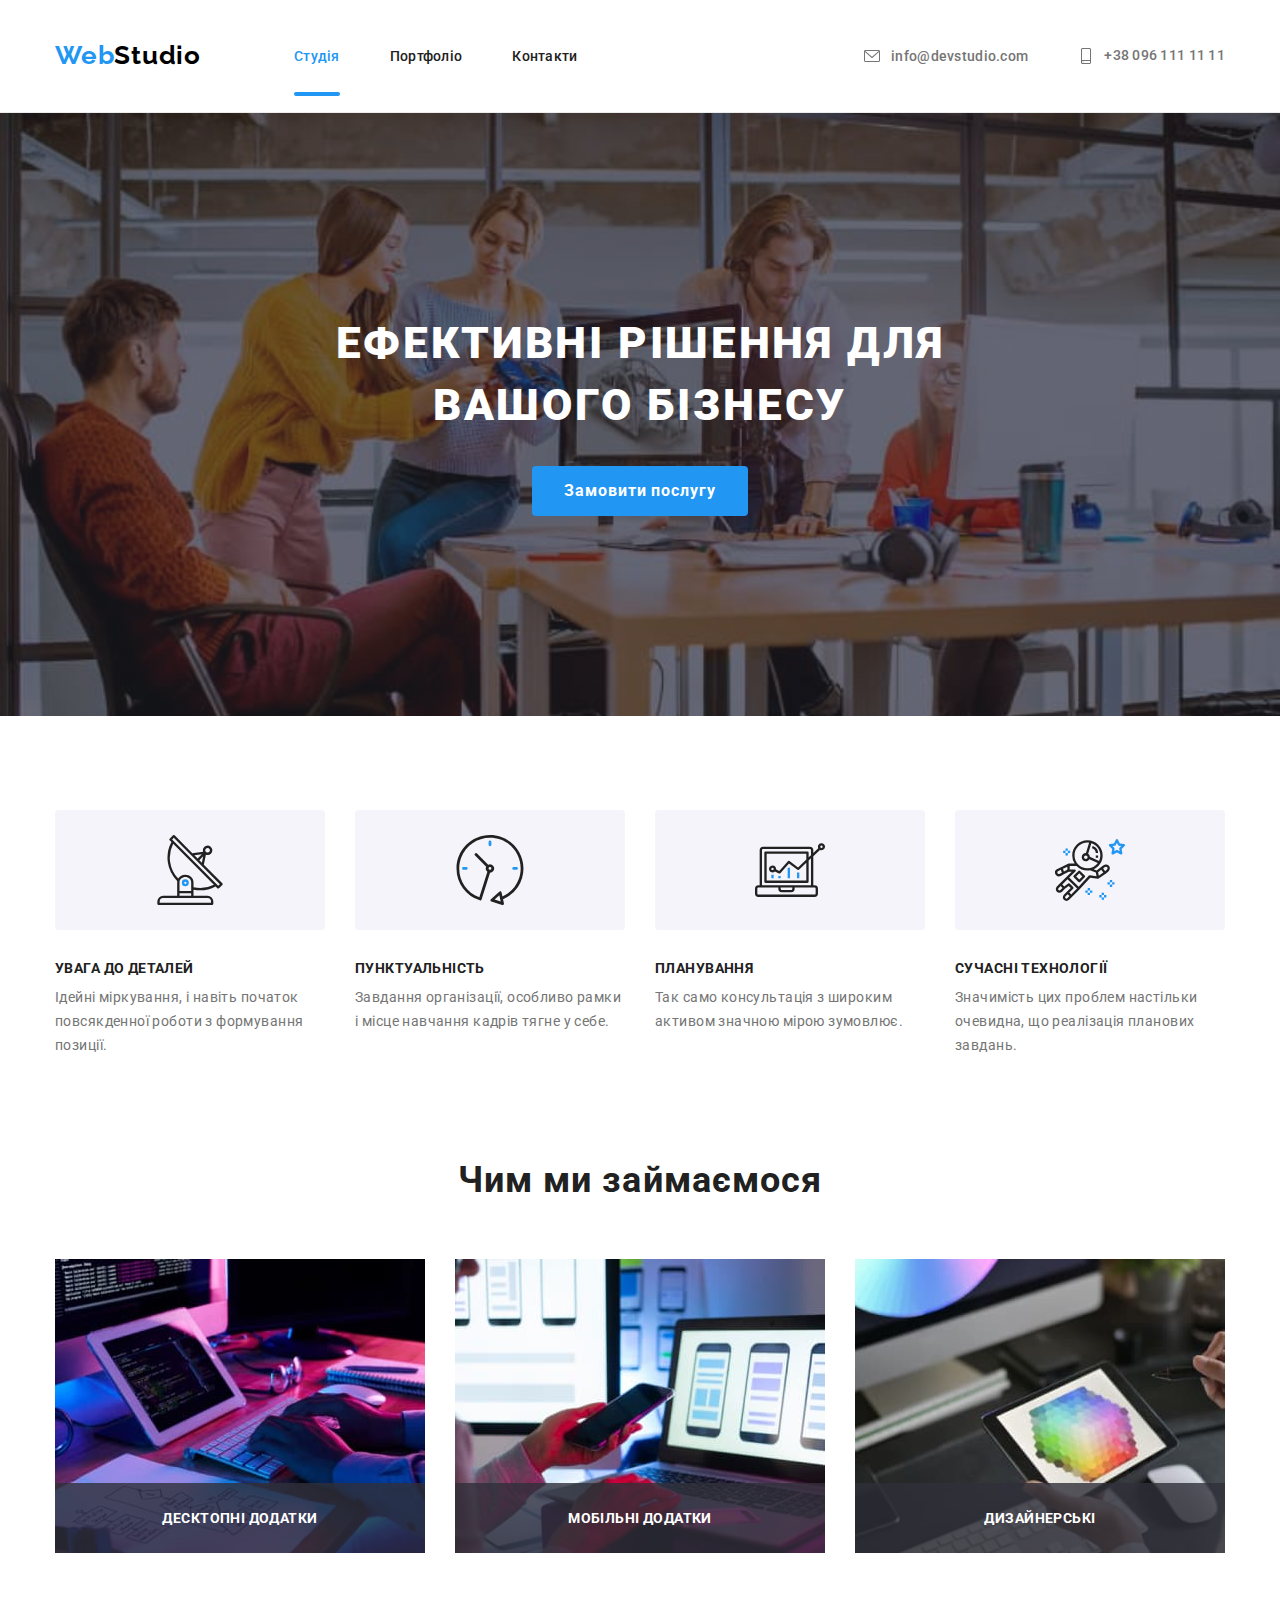
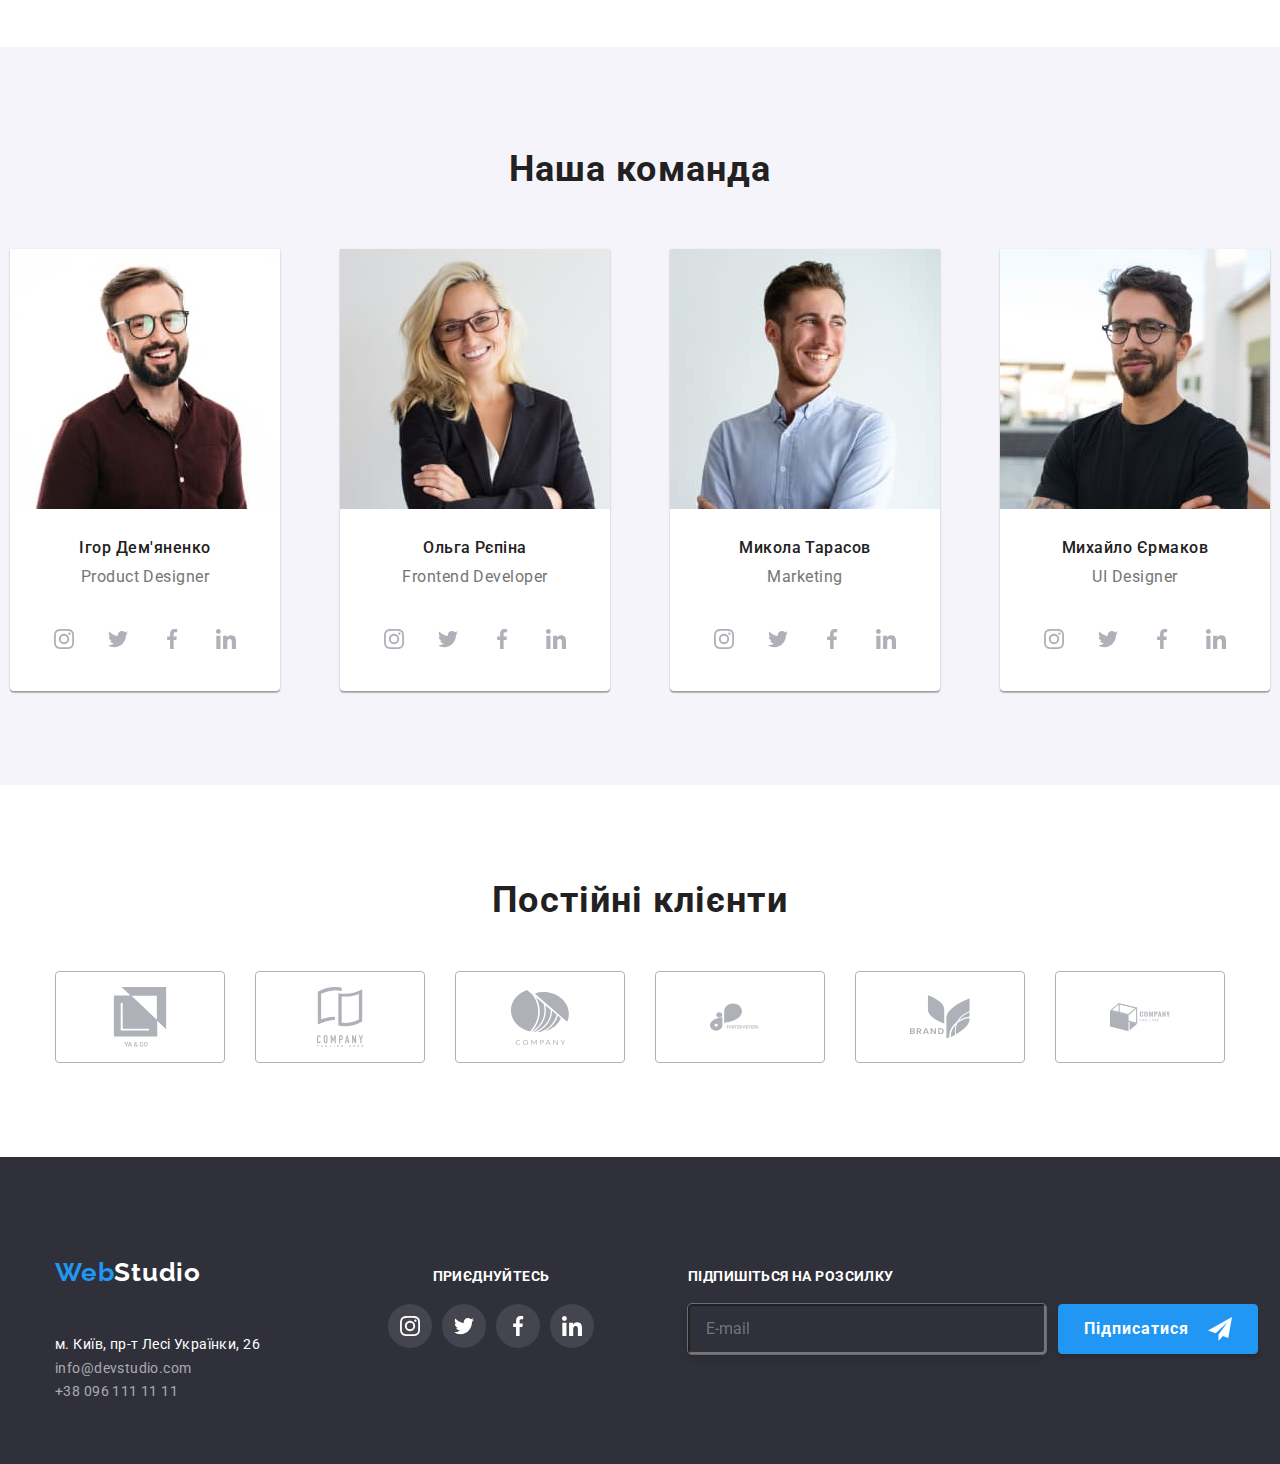
==== commit 52f6652d: "fixed mobile menu" ====
--- a/index.html
+++ b/index.html
@@ -70,32 +70,37 @@
             </ul>
           </nav>
 
-          <ul class="contact contact-header-mobile utilited-ul">
-            <li class="contact__item-mobile">
-              <a href="tel:+380961111111" class="contact__link-mobile">
-                +38 096 111 11 11
-              </a>
-            </li>
-            <li class="contact__item-mobile">
-              <a href=" mailto:info@devstudio.com" class="contact__mail-mobile">
-                info@devstudio.com
-              </a>
-            </li>
-          </ul>
-          <ul class="menu_social">
-            <li>
-              <a href="#" class="menu_social-item-inst">Instagram</a>
-            </li>
-            <li>
-              <a href="#" class="menu_social-item">Twitter</a>
-            </li>
-            <li>
-              <a href="#" class="menu_social-item">Facebook</a>
-            </li>
-            <li>
-              <a href="#" class="menu_social-item">LinkedIn</a>
-            </li>
-          </ul>
+          <div class="contact-social">
+            <ul class="contact contact-header-mobile utilited-ul">
+              <li class="contact__item-mobile">
+                <a href="tel:+380961111111" class="contact__link-mobile">
+                  +38 096 111 11 11
+                </a>
+              </li>
+              <li class="contact__item-mobile">
+                <a
+                  href=" mailto:info@devstudio.com"
+                  class="contact__mail-mobile"
+                >
+                  info@devstudio.com
+                </a>
+              </li>
+            </ul>
+            <ul class="menu_social">
+              <li>
+                <a href="#" class="menu_social-item-inst">Instagram</a>
+              </li>
+              <li>
+                <a href="#" class="menu_social-item">Twitter</a>
+              </li>
+              <li>
+                <a href="#" class="menu_social-item">Facebook</a>
+              </li>
+              <li>
+                <a href="#" class="menu_social-item">LinkedIn</a>
+              </li>
+            </ul>
+          </div>
         </div>
 
         <nav class="header__main">
@@ -262,7 +267,11 @@
           <ul class="utilited-ul team">
             <li class="team__li">
               <img
-                srcset="./image/ihor1x 1x, ./image/ihor2x 2x, ./image/ihor3x 3x"
+                srcset="
+                  ./image/ihor1x.jpg 1x,
+                  ./image/ihor2x.jpg 2x,
+                  ./image/ihor3x.jpg 3x
+                "
                 src="./image/ihor1x.jpg"
                 width="270"
                 alt="Ігор Дем'яненко"
@@ -324,7 +333,12 @@
             </li>
             <li class="team__li">
               <img
-                src="./image/img1.jpg"
+                srcset="
+                  ./image/olga.jpg   1x,
+                  ./image/olga2x.jpg 2x,
+                  ./image/olga3x.jpg 3x
+                "
+                src="./image/olga.jpg"
                 width="270"
                 alt="Ольга Рєпіна"
                 class="team__photo"
@@ -384,7 +398,12 @@
             </li>
             <li class="team__li">
               <img
-                src="./image/img2.jpg"
+                srcset="
+                  ./image/mykola.jpg   1x,
+                  ./image/mykola2x.jpg 2x,
+                  ./image/mykola3x.jpg 3x
+                "
+                src="./image/mykola.jpg"
                 width="270"
                 alt="Микола Тарасов"
                 class="team__photo"
@@ -444,7 +463,12 @@
             </li>
             <li class="team__li">
               <img
-                src="./image/img3.jpg"
+                srcset="
+                  ./image/michal.jpg   1x,
+                  ./image/michal2x.jpg 2x,
+                  ./image/michal3x.jpg 3x
+                "
+                src="./image/michal.jpg"
                 width="270"
                 alt="Михайло Єрмаков"
                 class="team__photo"
--- a/css/main.min.css
+++ b/css/main.min.css
@@ -1 +1 @@
-html{-webkit-box-sizing:border-box;box-sizing:border-box}*,*::before,*::after{-webkit-box-sizing:inherit;box-sizing:inherit}body{background-color:#fff;color:#757575;font-family:Roboto,sans-serif;font-weight:400;font-size:16px;line-height:1.17;letter-spacing:.03em}h1,h2,h3,h4,h5,h6,p,ul{padding:0px;margin:0px}a,ul{list-style:none;color:currentColor}img{display:block;margin:0px}button,a{cursor:pointer}.container{padding-left:15px;padding-right:15px}@media screen and (min-width: 480px){.container{max-width:480px;margin-left:auto;margin-right:auto}}@media screen and (min-width: 768px){.container{max-width:768px}}@media screen and (min-width: 1200px){.container{max-width:1200px}}.button{border-radius:4px;padding:6px 22px;display:inline-block;border:0px;color:#212121;background-color:#f5f4fa;cursor:pointer;font-weight:500;font-size:16px;line-height:1.62;text-align:center;letter-spacing:.03em;-webkit-transition:background-color 250ms cubic-bezier(0.4, 0, 0.2, 1);transition:background-color 250ms cubic-bezier(0.4, 0, 0.2, 1)}.section{margin-left:auto;margin-right:auto;padding-top:60px;padding-bottom:60px}@media screen and (min-width: 1200px){.section{padding-top:94px;padding-bottom:94px}}.logo{display:-webkit-box;display:-ms-flexbox;display:flex;margin-top:16px;margin-bottom:16px;text-decoration:none;letter-spacing:.03em;font-family:"Raleway";font-style:normal;font-weight:700;font-size:24px;line-height:1.6;letter-spacing:.03em}.logo__web{color:#2196f3}.logo__studio{color:#000}@media screen and (min-width: 768px){.logo{padding-top:26px;padding-bottom:26px;margin-right:87px}}@media screen and (min-width: 1200px){.logo{font-size:26px;line-height:1.2;padding-top:24px;padding-bottom:25px;margin-right:93px}}.logo-footer{display:inline-block;margin-bottom:20px}@media screen and (max-width: 1200px){.logo-footer{margin-left:auto;margin-right:auto}}.logo__studio-footer{color:#fff}.section__title{margin-bottom:30px;font-weight:700;font-size:28px;line-height:1.17;text-align:center;letter-spacing:.03em;color:#212121}@media screen and (min-width: 1200px){.section__title{font-size:36px;line-height:1.6;margin-bottom:50px}}.header{position:relative;border-bottom:1px solid #ececec}@media screen and (min-width: 768px){.header{display:-webkit-box;display:-ms-flexbox;display:flex;-webkit-box-align:center;-ms-flex-align:center;align-items:center;-webkit-box-pack:justify;-ms-flex-pack:justify;justify-content:space-between}}@media screen and (min-width: 768px){.header__main{display:-webkit-box;display:-ms-flexbox;display:flex}}.conteiner-header{width:100%;display:-webkit-box;display:-ms-flexbox;display:flex;-webkit-box-align:center;-ms-flex-align:center;align-items:center;-webkit-box-pack:justify;-ms-flex-pack:justify;justify-content:space-between;min-height:60px}@media screen and (min-width: 768px){.conteiner-header{margin-left:auto;margin-right:auto;padding-right:15px;padding-left:15px;background-color:#fff}}.header__button{display:-webkit-inline-box;display:-ms-inline-flexbox;display:inline-flex;padding:0;margin-left:auto;background-color:rgba(0,0,0,0);border:0}.header__button .icon_close{display:none}.header__button.is-open .icon_close{display:block}.header__button.is-open .icon_menu{display:none}.header__button:hover .icon_menu,.header__button:focus .icon_menu{fill:#2196f3}@media screen and (min-width: 768px){.header__button{display:none}}.icon_menu{-webkit-transition:fill 250ms cubic-bezier(0.165, 0.84, 0.44, 1);transition:fill 250ms cubic-bezier(0.165, 0.84, 0.44, 1)}.header__button.is-open+.logo{display:none}.container__menu{display:none}@media screen and (max-width: 768px){.container__menu{position:absolute;padding:0px 40px 48px;background-color:#fff;top:100%;left:0;width:100%}.container__menu.is-open{display:block}}.nav-mobile{font-style:normal;font-weight:500;font-size:40px;line-height:1.17;letter-spacing:.02em;list-style:none;color:#212121;margin-bottom:306px}.nav__link-mobile{display:block;text-decoration:none;margin-bottom:32px;-webkit-transition:color 250ms cubic-bezier(0.19, 1, 0.22, 1);transition:color 250ms cubic-bezier(0.19, 1, 0.22, 1)}.nav__link-mobile:hover,.nav__link-mobile:focus{color:#2196f3}.contact__link-mobile{display:block;margin-bottom:32px;font-style:normal;font-weight:500;font-size:34px;line-height:1.17;text-decoration:none;letter-spacing:.02em;color:#2196f3}.contact__mail-mobile{display:block;margin-bottom:64px;font-style:normal;font-weight:500;font-size:24px;line-height:28px;letter-spacing:.02em;text-decoration:none;color:#212121}.menu_social{display:-webkit-box;display:-ms-flexbox;display:flex;gap:10px;font-style:normal;font-weight:500;font-size:18px;line-height:1.22;letter-spacing:.02em;text-decoration:none;color:#2196f3}.menu_social-item{text-decoration:none;display:block;border-left:1px solid rgba(33,33,33,.2);padding-left:10px}.menu_social-item-inst{text-decoration:none}.nav{display:none}@media screen and (min-width: 768px){.nav{display:-webkit-box;display:-ms-flexbox;display:flex;gap:50px}}@media screen and (min-width: 1200px){.nav{display:-webkit-box;display:-ms-flexbox;display:flex}}.nav__link{display:none}@media screen and (min-width: 768px){.nav__link{display:block;padding-top:32px;padding-bottom:32px;color:#212121;font-weight:500;font-size:14px;line-height:1.2;letter-spacing:.02em;text-decoration:none;-webkit-transition-property:color;transition-property:color;-webkit-transition-duration:250ms;transition-duration:250ms;-webkit-transition-timing-function:cubic-bezier(0.4, 0, 0.2, 1);transition-timing-function:cubic-bezier(0.4, 0, 0.2, 1)}.nav__link:hover,.nav__link:focus{color:#2196f3}}.nav__link-active{display:none}@media screen and (min-width: 768px){.nav__link-active{display:block;color:#2196f3;position:relative}.nav__link-active::after{position:absolute;content:"";display:block;width:100%;height:4px;background-color:#2196f3;left:0;bottom:0;border-radius:2px}}@media screen and (min-width: 768px){.contact{text-decoration:none;font-style:normal;font-weight:500;font-size:12px;line-height:1.16;letter-spacing:.02em;color:#757575}}@media screen and (min-width: 1200px){.contact{font-weight:500;font-size:14px;line-height:1.2;letter-spacing:.02em}}.contact__item{display:none}@media screen and (min-width: 768px){.contact__item{display:block}}@media screen and (min-width: 1200px){.contact__item{display:-webkit-box;display:-ms-flexbox;display:flex;-webkit-box-align:center;-ms-flex-align:center;align-items:center;-webkit-box-pack:center;-ms-flex-pack:center;justify-content:center;color:#757575}}.contact__link{display:-webkit-box;display:-ms-flexbox;display:flex;text-decoration:none;-webkit-transition:color 250ms cubic-bezier(0.4, 0, 0.2, 1);transition:color 250ms cubic-bezier(0.4, 0, 0.2, 1)}.contact__link:hover,.contact__link:focus{color:#2196f3}@media screen and (min-width: 768px){.contact__link{display:blocki}}.contact-footer{color:rgba(255,255,255,.6);margin-bottom:9px;text-decoration:none;font-style:normal;font-weight:400;line-height:1.7;letter-spacing:.03em;margin-top:9px;-webkit-transition:color 250ms cubic-bezier(0.4, 0, 0.2, 1);transition:color 250ms cubic-bezier(0.4, 0, 0.2, 1)}.contact-footer:hover,.contact-footer:focus{color:#2196f3}@media screen and (min-width: 768px){.contact-footer:hover,.contact-footer:focus{margin-left:76px}}@media screen and (min-width: 1200px){.contact-footer:hover,.contact-footer:focus{display:-webkit-box;display:-ms-flexbox;display:flex}}.contact-footer-item{margin-top:9px}.contact-header{display:none}@media screen and (min-width: 768px){.contact-header{display:block;margin-left:auto;text-decoration:none}}@media screen and (min-width: 1200px){.contact-header{display:-webkit-box;display:-ms-flexbox;display:flex;-webkit-box-align:center;-ms-flex-align:center;align-items:center;-webkit-box-pack:center;-ms-flex-pack:center;justify-content:center;-ms-flex-item-align:center;align-self:center}}.contact__mail-icon{fill:#757575;margin-right:10px;width:18px;height:16px;-webkit-transition:fill 250ms cubic-bezier(0.4, 0, 0.2, 1);transition:fill 250ms cubic-bezier(0.4, 0, 0.2, 1)}.contact__link:hover .contact__mail-icon,.contact__link:focus .contact__mail-icon{fill:#2196f3}.contact__tel-icon{fill:#757575;margin-right:10px;width:16px;height:18px;-webkit-transition:fill 250ms cubic-bezier(0.4, 0, 0.2, 1);transition:fill 250ms cubic-bezier(0.4, 0, 0.2, 1)}.contact__link:hover .contact__tel-icon,.contact__link:focus .contact__tel-icon{fill:#2196f3}@media screen and (min-width: 1200px){.contact__tel-icon{margin-left:50px}}.hero{background:-webkit-gradient(linear, left top, right top, from(rgba(47, 48, 58, 0.4)), to(rgba(47, 48, 58, 0.4))),url("../image/hero.jpg");background:linear-gradient(to right, rgba(47, 48, 58, 0.4), rgba(47, 48, 58, 0.4)),url("../image/hero.jpg");background-color:#2f303a;background-repeat:no-repeat;background-size:cover;text-align:center}.hero .container{padding-top:118px;padding-bottom:118px}@media screen and (min-width: 1200px){.hero .container{padding-top:200px;padding-bottom:200px}}.hero__button{padding:10px 24px;font-weight:700;line-height:1.88;letter-spacing:.06em;color:#fff;background-color:#2196f3}@media screen and (min-width: 1200px){.hero__button{padding:10px 32px}}.hero__title{display:-webkit-box;display:-ms-flexbox;display:flex;-ms-flex-wrap:wrap;flex-wrap:wrap;font-weight:900;font-size:26px;line-height:1.62;text-align:center;letter-spacing:.06em;text-transform:uppercase;color:#fff;margin-bottom:30px;width:360px;margin-right:auto;margin-left:auto}@media screen and (min-width: 1200px){.hero__title{font-size:44px;line-height:1.4;max-width:696px}}@media screen and (min-width: 1200px){.feautres{padding-bottom:0px}}.benefits{font-weight:400;font-size:14px;line-height:1.7;letter-spacing:.03em;background-color:#fff}@media screen and (min-width: 768px){.benefits{display:-webkit-box;display:-ms-flexbox;display:flex;-webkit-box-pack:center;-ms-flex-pack:center;justify-content:center;-ms-flex-wrap:wrap;flex-wrap:wrap;gap:30px}}@media screen and (max-width: 768px){.benefits__item:not(:last-child){margin-bottom:30px}}.benefits__title{margin-bottom:10px;font-weight:700;font-size:14px;line-height:16px;letter-spacing:.03em;text-transform:uppercase;color:#212121}.benefits__text{font-weight:400;font-size:14px;line-height:1.7;letter-spacing:.03em;color:#757575}@media screen and (min-width: 1200px){.benefits__text{width:270px}}@media screen and (max-width: 1200px){.benefits__text{width:350px}}.benefits__icon{display:-webkit-box;display:-ms-flexbox;display:flex;-webkit-box-pack:center;-ms-flex-pack:center;justify-content:center;-webkit-box-align:center;-ms-flex-align:center;align-items:center;width:100%;height:120px;background-color:#f5f4fa;border-radius:4px;margin-bottom:30px}.benefits__icon-size{width:70px;height:70px}@media screen and (min-width: 768px){.benefits__icon{width:350px;height:120px}}@media screen and (min-width: 1200px){.benefits__icon{width:270px;height:120px}}@media screen and (max-width: 1199px){.works{display:none}}@media screen and (min-width: 1200px){.works{display:block}}.works__list{display:-webkit-box;display:-ms-flexbox;display:flex;-ms-flex-item-align:center;align-self:center;-webkit-box-pack:center;-ms-flex-pack:center;justify-content:center;gap:30px}.works__item{display:-webkit-box;display:-ms-flexbox;display:flex;-webkit-box-pack:center;-ms-flex-pack:center;justify-content:center;-webkit-box-align:center;-ms-flex-align:center;align-items:center}.works__wrapper{position:relative}.works__overlay{position:absolute;content:"";width:370px;height:70px;background:rgba(47,48,58,.8);bottom:0;display:-webkit-box;display:-ms-flexbox;display:flex;-webkit-box-pack:center;-ms-flex-pack:center;justify-content:center;-webkit-box-align:center;-ms-flex-align:center;align-items:center}.works__overlay__text{font-weight:700;font-size:14px;line-height:16px;text-align:center;letter-spacing:.03em;text-transform:uppercase;color:#fff}.section-team{background-color:#f5f4fa}@media screen and (min-width: 1200px){.section-team{padding-bottom:94px}}@media screen and (min-width: 768px){.team{display:-webkit-box;display:-ms-flexbox;display:flex;-webkit-box-pack:center;-ms-flex-pack:center;justify-content:center;-ms-flex-wrap:wrap;flex-wrap:wrap;gap:30px}}@media screen and (min-width: 1200px){.team{-ms-flex-wrap:nowrap;flex-wrap:nowrap}}.team__photo{display:block}@media screen and (max-width: 767px){.team__photo{max-width:450px}}@media screen and (max-width: 1199px){.team__photo{width:354px}}.team__li{background:#fff;-webkit-box-shadow:0px 1px 3px rgba(0,0,0,.12),0px 1px 1px rgba(0,0,0,.14),0px 2px 1px rgba(0,0,0,.2);box-shadow:0px 1px 3px rgba(0,0,0,.12),0px 1px 1px rgba(0,0,0,.14),0px 2px 1px rgba(0,0,0,.2);border-radius:0px 0px 4px 4px}@media screen and (max-width: 767px){.team__li{margin-right:auto;margin-left:auto}}@media screen and (max-width: 767px){.team__li{width:450px}}@media screen and (max-width: 1199px){.team__li{width:354px}}.team__title{margin-top:30px;margin-bottom:10px;font-weight:500;font-size:16px;line-height:1.18;text-align:center;letter-spacing:.03em;color:#212121}@media screen and (max-width: 767px){.team__title{width:450px}}@media screen and (max-width: 1199px){.team__title{width:354px}}.team__text{text-align:center;margin-bottom:30px}@media screen and (max-width: 767px){.team__text{width:450px}}@media screen and (max-width: 1199px){.team__text{width:354px}}@media screen and (min-width: 1200px){.team__li+.team__li{margin-left:30px}}.social-list{display:-webkit-box;display:-ms-flexbox;display:flex;-webkit-box-pack:center;-ms-flex-pack:center;justify-content:center;-ms-flex-item-align:center;align-self:center;margin-left:auto;margin-right:auto;margin-bottom:30px;gap:10px;list-style:none}.social{display:-webkit-box;display:-ms-flexbox;display:flex;gap:10px}.social-li{display:-webkit-box;display:-ms-flexbox;display:flex}.social-link{display:-webkit-box;display:-ms-flexbox;display:flex;-webkit-box-pack:center;-ms-flex-pack:center;justify-content:center;-webkit-box-align:center;-ms-flex-align:center;align-items:center;background-color:rgba(0,0,0,0);border-radius:50%;width:44px;height:44px;-webkit-transition:background-color 250ms cubic-bezier(0.4, 0, 0.2, 1);transition:background-color 250ms cubic-bezier(0.4, 0, 0.2, 1)}.social-link:hover,.social-link:focus{background-color:#2196f3}.social-ikon-item{width:20px;height:20px;fill:#afb1b8;-webkit-transition:fill 250ms cubic-bezier(0.4, 0, 0.2, 1);transition:fill 250ms cubic-bezier(0.4, 0, 0.2, 1)}.social-link:hover .social-ikon-item,.social-link:focus .social-ikon-item{fill:#fff}@media screen and (max-width: 767px){.clients{margin-right:auto;margin-left:auto}}.clients-title{font-weight:700;font-size:36px;line-height:42px;text-align:center;letter-spacing:.03em;color:#212121;margin-bottom:50px}.clients-list{display:-webkit-box;display:-ms-flexbox;display:flex;list-style:none;gap:30px}@media screen and (max-width: 1200px){.clients-list{-ms-flex-wrap:wrap;flex-wrap:wrap}}.clients-item{display:-webkit-box;display:-ms-flexbox;display:flex;-webkit-box-pack:center;-ms-flex-pack:center;justify-content:center;-webkit-box-align:center;-ms-flex-align:center;align-items:center}.clients-link{display:-webkit-box;display:-ms-flexbox;display:flex;-webkit-box-pack:center;-ms-flex-pack:center;justify-content:center;-webkit-box-align:center;-ms-flex-align:center;align-items:center;width:210px;height:92px;border:1px solid #afb1b8;border-radius:4px;-webkit-transition:border 250ms cubic-bezier(0.4, 0, 0.2, 1);transition:border 250ms cubic-bezier(0.4, 0, 0.2, 1)}.clients-link:focus,.clients-link:hover{border:1px solid #2196f3}@media screen and (min-width: 768px){.clients-link{width:226px;height:92px}}@media screen and (min-width: 1200px){.clients-link{width:170px;height:92px}}.client-ikon-item{width:106px;height:60px;fill:#afb1b8;-webkit-transition:fill 250ms cubic-bezier(0.4, 0, 0.2, 1);transition:fill 250ms cubic-bezier(0.4, 0, 0.2, 1)}.clients-item:focus .client-ikon-item,.clients-item:hover .client-ikon-item{fill:#2196f3}.container-footer{padding-left:15px;padding-right:15px;padding-top:60px;padding-bottom:60px}@media screen and (min-width: 768px){.container-footer{display:-webkit-inline-box;display:-ms-inline-flexbox;display:inline-flex;-webkit-box-align:baseline;-ms-flex-align:baseline;align-items:baseline;gap:60px;-ms-flex-wrap:wrap;flex-wrap:wrap}}@media screen and (min-width: 1200px){.container-footer{gap:94px;-ms-flex-wrap:nowrap;flex-wrap:nowrap}}.footer{background-color:#2f303a;margin-left:auto;margin-right:auto}@media screen and (min-width: 1200px){.footer{display:-webkit-box;display:-ms-flexbox;display:flex}}@media screen and (min-width: 768px){.footer{display:-webkit-box;display:-ms-flexbox;display:flex;-webkit-box-pack:justify;-ms-flex-pack:justify;justify-content:space-between}}.adress{color:#fff;font-style:normal;font-weight:400;font-size:14px;line-height:1.7;letter-spacing:.03em;text-decoration:none;-webkit-transition:color 250ms cubic-bezier(0.4, 0, 0.2, 1);transition:color 250ms cubic-bezier(0.4, 0, 0.2, 1)}.adress:hover,.adress:focus{color:#2196f3}@media screen and (min-width: 1200px){.adress{display:-webkit-box;display:-ms-flexbox;display:flex}}.footer-contacts{display:-webkit-box;display:-ms-flexbox;display:flex;-webkit-box-orient:vertical;-webkit-box-direction:normal;-ms-flex-direction:column;flex-direction:column}@media screen and (max-width: 768px){.footer-contacts{margin-bottom:60px}}@media screen and (max-width: 1200px){.footer-contacts{text-align:center}}.add{fill:#fff}.add-title{margin-bottom:20px;font-weight:700;font-size:14px;line-height:16px;letter-spacing:.03em;text-transform:uppercase;color:#fff}.footer-add{text-align:center;margin-left:auto;margin-right:auto}@media screen and (max-width: 1200px){.footer-add{margin-bottom:60px}}@media screen and (min-width: 1200px){.footer-add{display:-webkit-box;display:-ms-flexbox;display:flex;-webkit-box-orient:vertical;-webkit-box-direction:normal;-ms-flex-direction:column;flex-direction:column}}@media screen and (max-width: 1200px){.footer-add .social{display:-webkit-box;display:-ms-flexbox;display:flex;-webkit-box-pack:center;-ms-flex-pack:center;justify-content:center}}.social-link-add{background-color:rgba(255,255,255,.1)}.footer-subscription{margin-left:auto;margin-right:auto}@media screen and (min-width: 1200px){.footer-subscription{display:-webkit-box;display:-ms-flexbox;display:flex;-webkit-box-orient:vertical;-webkit-box-direction:normal;-ms-flex-direction:column;flex-direction:column}}@media screen and (min-width: 1200px){.form-subscription{display:-webkit-box;display:-ms-flexbox;display:flex;-ms-flex-wrap:nowrap;flex-wrap:nowrap}}.subscription-title{font-weight:700;font-size:14px;line-height:16px;letter-spacing:.03em;text-transform:uppercase;color:#fff;margin-bottom:20px}@media screen and (max-width: 1200px){.subscription-title{text-align:center}}.input-subscription{display:block;width:100%;height:50px;background-color:#2f303a;outline:1px solid rgba(255,255,255,.3);-webkit-filter:drop-shadow(0px 4px 4px rgba(0, 0, 0, 0.15));filter:drop-shadow(0px 4px 4px rgba(0, 0, 0, 0.15));border-radius:4px;color:#f5f4fa;padding-left:16px}@media screen and (max-width: 1200px){.input-subscription{margin-left:auto;margin-right:auto}}@media screen and (min-width: 768px){.input-subscription{width:358px;margin-right:12px}}.subscription-button{display:-webkit-box;display:-ms-flexbox;display:flex;-webkit-box-pack:space-evenly;-ms-flex-pack:space-evenly;justify-content:space-evenly;-webkit-box-align:center;-ms-flex-align:center;align-items:center;width:200px;height:50px;-webkit-box-shadow:0px 4px 4px rgba(0,0,0,.15);box-shadow:0px 4px 4px rgba(0,0,0,.15);border-radius:4px;border:1px solid #2196f3;font-weight:700;font-size:16px;line-height:1.88;text-align:center;letter-spacing:.06em;color:#fff;background-color:#2196f3}@media screen and (max-width: 1200px){.subscription-button{margin-top:20px}}@media screen and (max-width: 1200px){.subscription-button{margin-left:auto;margin-right:auto}}.subscription-icon{top:0;left:0;width:24px;height:24px;fill:#fff}.backdrop{position:fixed;top:0;left:0;width:100%;height:100%;background-color:rgba(0,0,0,.2);-webkit-transition:opacity 1000ms cubic-bezier(0.075, 0.82, 0.165, 1);transition:opacity 1000ms cubic-bezier(0.075, 0.82, 0.165, 1)}@media screen and (max-width: 768px){.backdrop{padding:93px 15px 94px;overflow-y:scroll}}.is-hidden{opacity:0;pointer-events:none}.hero-modal{display:-webkit-box;display:-ms-flexbox;display:flex;-webkit-box-pack:center;-ms-flex-pack:center;justify-content:center;-webkit-box-align:center;-ms-flex-align:center;align-items:center;top:50%;left:50%;-webkit-transform:translate(-50%, -50%);transform:translate(-50%, -50%);height:581px;max-width:450px;padding:40px;background-color:#fff;-webkit-box-shadow:0px 1px 3px rgba(0,0,0,.12),0px 1px 1px rgba(0,0,0,.14),0px 2px 1px rgba(0,0,0,.2);box-shadow:0px 1px 3px rgba(0,0,0,.12),0px 1px 1px rgba(0,0,0,.14),0px 2px 1px rgba(0,0,0,.2);border-radius:4px;position:relative;-webkit-transition:-webkit-transform 1000ms cubic-bezier(0.075, 0.82, 0.165, 1);transition:-webkit-transform 1000ms cubic-bezier(0.075, 0.82, 0.165, 1);transition:transform 1000ms cubic-bezier(0.075, 0.82, 0.165, 1);transition:transform 1000ms cubic-bezier(0.075, 0.82, 0.165, 1), -webkit-transform 1000ms cubic-bezier(0.075, 0.82, 0.165, 1)}@media screen and (min-width: 1200px){.hero-modal{position:absolute;top:50%;left:50%;-webkit-transform:translate(-50%, -50%);transform:translate(-50%, -50%);max-width:521px}}.close-btn{display:-webkit-box;display:-ms-flexbox;display:flex;-webkit-box-pack:center;-ms-flex-pack:center;justify-content:center;-webkit-box-align:center;-ms-flex-align:center;align-items:center;margin-left:auto;position:absolute;top:8px;right:8px;width:30px;height:30px;border:1px solid rgba(0,0,0,.1);border-radius:50%;background-color:#fff;-webkit-transition-property:fill;transition-property:fill;-webkit-transition-duration:250ms;transition-duration:250ms;-webkit-transition-timing-function:cubic-bezier(0.4, 0, 0.2, 1);transition-timing-function:cubic-bezier(0.4, 0, 0.2, 1)}.close-icon{width:18px;height:18px}.close-btn:hover .close-icon,.close-btn:focus .close-icon{fill:#2196f3}.group-request{display:block}.request{width:100%;height:100%;display:-webkit-box;display:-ms-flexbox;display:flex;-webkit-box-orient:vertical;-webkit-box-direction:normal;-ms-flex-direction:column;flex-direction:column;font-weight:400;font-size:12px;line-height:1.2;letter-spacing:.01em;color:#757575}.request-item{display:-webkit-box;display:-ms-flexbox;display:flex;-webkit-box-orient:vertical;-webkit-box-direction:normal;-ms-flex-direction:column;flex-direction:column;margin-bottom:10px;position:relative}.request-input{display:block;height:40px;border:1px solid rgba(33,33,33,.2);border-radius:4px;padding-left:42px;-webkit-transition:outline-color 250ms cubic-bezier(0.455, 0.03, 0.515, 0.955);transition:outline-color 250ms cubic-bezier(0.455, 0.03, 0.515, 0.955);margin-top:4px}.request-input:focus{outline-color:#2196f3}.request-title{margin-bottom:12px;font-weight:700;font-size:20px;line-height:1.5;text-align:center;letter-spacing:.03em;color:#212121}@media screen and (min-width: 1200px){.request-title{line-height:1.15}}.input-icon{position:absolute;width:18px;height:18px;bottom:12px;left:12px;display:block;fill:#212121}.request-input:focus+.input-icon{fill:#2196f3}.text-commit{display:block;margin-top:4px;max-width:448px;height:120px;padding:12px 16px;border-radius:4px;border:1px solid rgba(33,33,33,.2);border-radius:4px;resize:none;-webkit-transition:outline-color 250ms cubic-bezier(0.455, 0.03, 0.515, 0.955);transition:outline-color 250ms cubic-bezier(0.455, 0.03, 0.515, 0.955)}.text-commit:focus{outline-color:#2196f3}.request-agree{display:-webkit-box;display:-ms-flexbox;display:flex;-webkit-box-pack:center;-ms-flex-pack:center;justify-content:center;-webkit-box-align:center;-ms-flex-align:center;align-items:center;font-weight:400;font-size:14px;line-height:1.7;letter-spacing:.03em;color:#757575;margin-bottom:34px}.agree-icon{display:block;width:16px;height:15px;outline:2px solid #212121;margin-right:7px;border-radius:4px}.agree-text{display:block}.agree-input:checked+.agree-icon{background-color:#2196f3;background-image:url("./image/check.svg");background-size:contain;outline:none;background-repeat:no-repeat;background-origin:border-box}.agree-input{--webkit-appearance: none;--moz-appearance: none;-webkit-appearance:none;-moz-appearance:none;appearance:none;position:absolute}.agree-link{color:#2196f3;border-bottom:1px solid #2196f3;text-decoration:none}.request-btn{display:block;width:200px;max-height:50px;margin-left:auto;margin-right:auto;background:#2196f3;border:1px solid #2196f3;-webkit-box-shadow:0px 4px 4px rgba(0,0,0,.15);box-shadow:0px 4px 4px rgba(0,0,0,.15);border-radius:4px;font-weight:700;font-size:16px;line-height:1,8;text-align:center;letter-spacing:.06em;color:#fff;-webkit-transition:background-color 250ms cubic-bezier(0.455, 0.03, 0.515, 0.955),-webkit-box-shadow 250ms cubic-bezier(0.455, 0.03, 0.515, 0.955);transition:background-color 250ms cubic-bezier(0.455, 0.03, 0.515, 0.955),-webkit-box-shadow 250ms cubic-bezier(0.455, 0.03, 0.515, 0.955);transition:background-color 250ms cubic-bezier(0.455, 0.03, 0.515, 0.955),box-shadow 250ms cubic-bezier(0.455, 0.03, 0.515, 0.955);transition:background-color 250ms cubic-bezier(0.455, 0.03, 0.515, 0.955),box-shadow 250ms cubic-bezier(0.455, 0.03, 0.515, 0.955),-webkit-box-shadow 250ms cubic-bezier(0.455, 0.03, 0.515, 0.955)}.request-btn:hover{background-color:#188ce8;-webkit-box-shadow:0px 1px 3px rgba(0,0,0,.12),0px 1px 1px rgba(0,0,0,.14),0px 2px 1px rgba(0,0,0,.2);box-shadow:0px 1px 3px rgba(0,0,0,.12),0px 1px 1px rgba(0,0,0,.14),0px 2px 1px rgba(0,0,0,.2)}.buttons-portfolio{display:-webkit-box;display:-ms-flexbox;display:flex;gap:8px;-webkit-box-pack:center;-ms-flex-pack:center;justify-content:center;margin-bottom:50px;margin-left:auto;margin-right:auto;-webkit-transition:color 250ms cubic-bezier(0.47, 0, 0.745, 0.715),background-color 250ms cubic-bezier(0.47, 0, 0.745, 0.715);transition:color 250ms cubic-bezier(0.47, 0, 0.745, 0.715),background-color 250ms cubic-bezier(0.47, 0, 0.745, 0.715)}.buttons-portfolio .button:hover,.buttons-portfolio .button:focus{color:#fff;background-color:#2196f3}.portfolio{display:-webkit-box;display:-ms-flexbox;display:flex;-ms-flex-wrap:wrap;flex-wrap:wrap;gap:30px 30px}.portfolio-text{font-weight:400;font-size:16px;line-height:1.88;letter-spacing:.03em;background:#fff;border-left:1px solid #eee;border-right:1px solid #eee;border-bottom:1px solid #eee;padding:24px 20px;width:370px}.portfolio-element{max-width:calc((100% - 60px)/3);border-bottom:1px solid #eee;display:block;cursor:pointer}.portfolio .title{color:#212121;font-weight:700;font-size:18px;line-height:2;letter-spacing:.06em;margin-bottom:4px}.portfolio-link{display:block}.portfolio-link:hover,.portfolio-link:focus{-webkit-box-shadow:0px 1px 1px rgba(0,0,0,.12),0px 4px 4px rgba(0,0,0,.06),1px 4px 6px rgba(0,0,0,.16);box-shadow:0px 1px 1px rgba(0,0,0,.12),0px 4px 4px rgba(0,0,0,.06),1px 4px 6px rgba(0,0,0,.16)}.portfolio-before{position:relative;overflow:hidden}.portfolio-before::before{display:block;content:" ";background-color:rgba(33,150,243,.9);position:absolute;width:100%;height:100%;top:100%;-webkit-transition:-webkit-transform 550ms cubic-bezier(0.075, 0.82, 0.165, 1);transition:-webkit-transform 550ms cubic-bezier(0.075, 0.82, 0.165, 1);transition:transform 550ms cubic-bezier(0.075, 0.82, 0.165, 1);transition:transform 550ms cubic-bezier(0.075, 0.82, 0.165, 1), -webkit-transform 550ms cubic-bezier(0.075, 0.82, 0.165, 1)}.portfolio-before-text{color:#fff;font-weight:400;font-size:18px;line-height:1,56;letter-spacing:.03em}.portfolio-link:hover .portfolio-before::before,.portfolio-link:focus .portfolio-before::before{-webkit-transform:translateY(-100%);transform:translateY(-100%)}.text-o{position:absolute;left:0;padding:63px 24px;opacity:0;top:100%;-webkit-transition:opacity 250ms cubic-bezier(0.075, 0.82, 0.165, 1),-webkit-transform 250ms cubic-bezier(0.075, 0.82, 0.165, 1);transition:opacity 250ms cubic-bezier(0.075, 0.82, 0.165, 1),-webkit-transform 250ms cubic-bezier(0.075, 0.82, 0.165, 1);transition:transform 250ms cubic-bezier(0.075, 0.82, 0.165, 1),opacity 250ms cubic-bezier(0.075, 0.82, 0.165, 1);transition:transform 250ms cubic-bezier(0.075, 0.82, 0.165, 1),opacity 250ms cubic-bezier(0.075, 0.82, 0.165, 1),-webkit-transform 250ms cubic-bezier(0.075, 0.82, 0.165, 1)}.portfolio-link:hover .text-o,.portfolio-link:focus .text-o{opacity:1;-webkit-transform:translateY(-100%);transform:translateY(-100%)}/*# sourceMappingURL=main.min.css.map */+html{-webkit-box-sizing:border-box;box-sizing:border-box}*,*::before,*::after{-webkit-box-sizing:inherit;box-sizing:inherit}body{background-color:#fff;color:#757575;font-family:Roboto,sans-serif;font-weight:400;font-size:16px;line-height:1.17;letter-spacing:.03em}h1,h2,h3,h4,h5,h6,p,ul{padding:0px;margin:0px}a,ul{list-style:none;color:currentColor}img{display:block;margin:0px}button,a{cursor:pointer}.container{padding-left:15px;padding-right:15px;margin-left:auto;margin-right:auto}@media screen and (min-width: 480px){.container{max-width:480px}}@media screen and (min-width: 768px){.container{max-width:768px}}@media screen and (min-width: 1200px){.container{max-width:1200px}}.button{border-radius:4px;padding:6px 22px;display:inline-block;border:0px;color:#212121;background-color:#f5f4fa;cursor:pointer;font-weight:500;font-size:16px;line-height:1.62;text-align:center;letter-spacing:.03em;-webkit-transition:background-color 250ms cubic-bezier(0.4, 0, 0.2, 1);transition:background-color 250ms cubic-bezier(0.4, 0, 0.2, 1)}.section{margin-left:auto;margin-right:auto;padding-top:60px;padding-bottom:60px}@media screen and (min-width: 1200px){.section{padding-top:94px;padding-bottom:94px}}.logo{display:-webkit-box;display:-ms-flexbox;display:flex;margin-top:16px;margin-bottom:16px;text-decoration:none;letter-spacing:.03em;font-family:"Raleway";font-style:normal;font-weight:700;font-size:24px;line-height:1.6;letter-spacing:.03em}.logo__web{color:#2196f3}.logo__studio{color:#000}@media screen and (min-width: 768px){.logo{padding-top:26px;padding-bottom:26px;margin-right:87px}}@media screen and (min-width: 1200px){.logo{font-size:26px;line-height:1.2;padding-top:24px;padding-bottom:25px;margin-right:93px}}.logo-footer{display:inline-block;margin-bottom:20px}@media screen and (max-width: 1200px){.logo-footer{margin-left:auto;margin-right:auto}}.logo__studio-footer{color:#fff}.section__title{margin-bottom:30px;font-weight:700;font-size:28px;line-height:1.17;text-align:center;letter-spacing:.03em;color:#212121}@media screen and (min-width: 1200px){.section__title{font-size:36px;line-height:1.6;margin-bottom:50px}}.header{position:relative;z-index:1;border-bottom:1px solid #ececec}@media screen and (min-width: 768px){.header{display:-webkit-box;display:-ms-flexbox;display:flex;-webkit-box-align:center;-ms-flex-align:center;align-items:center;-webkit-box-pack:justify;-ms-flex-pack:justify;justify-content:space-between}}@media screen and (min-width: 768px){.header__main{display:-webkit-box;display:-ms-flexbox;display:flex}}.conteiner-header{width:100%;display:-webkit-box;display:-ms-flexbox;display:flex;-webkit-box-align:center;-ms-flex-align:center;align-items:center;-webkit-box-pack:justify;-ms-flex-pack:justify;justify-content:space-between;min-height:60px}@media screen and (min-width: 768px){.conteiner-header{margin-left:auto;margin-right:auto;padding-right:15px;padding-left:15px;background-color:#fff}}.icon_menu{-webkit-transition:fill 250ms cubic-bezier(0.165, 0.84, 0.44, 1);transition:fill 250ms cubic-bezier(0.165, 0.84, 0.44, 1)}.container__menu{display:none;position:absolute;top:0;left:0;z-index:999}@media screen and (max-width: 767.98px){.container__menu{padding:0px 40px 48px;background-color:#fff;width:100%;height:796px;display:-webkit-box;display:-ms-flexbox;display:flex;-webkit-box-orient:vertical;-webkit-box-direction:normal;-ms-flex-direction:column;flex-direction:column;-webkit-box-pack:justify;-ms-flex-pack:justify;justify-content:space-between}.container__menu.is-open{display:block}}.contact-social{display:-webkit-box;display:-ms-flexbox;display:flex;-webkit-box-orient:vertical;-webkit-box-direction:normal;-ms-flex-direction:column;flex-direction:column;-webkit-box-pack:end;-ms-flex-pack:end;justify-content:flex-end}.header__button{position:absolute;display:-webkit-inline-box;display:-ms-inline-flexbox;display:inline-flex;padding:0;margin-left:auto;background-color:rgba(0,0,0,0);border:0;top:10px;right:15px;z-index:1000}.header__button .icon_close{display:none}.header__button.is-open .icon_close{display:block}.header__button.is-open .icon_menu{display:none}.header__button:hover .icon_menu,.header__button:focus .icon_menu{fill:#2196f3}@media screen and (min-width: 768px){.header__button{display:none}}.nav-mobile{font-style:normal;font-weight:500;font-size:40px;line-height:1.17;letter-spacing:.02em;list-style:none;color:#212121;margin-top:48px}.nav__link-mobile{display:block;text-decoration:none;margin-bottom:32px;-webkit-transition:color 250ms cubic-bezier(0.19, 1, 0.22, 1);transition:color 250ms cubic-bezier(0.19, 1, 0.22, 1)}.nav__link-mobile:hover,.nav__link-mobile:focus{color:#2196f3}.contact__link-mobile{display:block;margin-bottom:32px;font-style:normal;font-weight:500;font-size:34px;line-height:1.17;text-decoration:none;letter-spacing:.02em;color:#2196f3}.contact__mail-mobile{display:block;margin-bottom:64px;font-style:normal;font-weight:500;font-size:24px;line-height:28px;letter-spacing:.02em;text-decoration:none;color:#212121}.menu_social{display:-webkit-box;display:-ms-flexbox;display:flex;gap:10px;font-style:normal;font-weight:500;font-size:18px;line-height:1.22;letter-spacing:.02em;text-decoration:none;color:#2196f3}.menu_social-item{text-decoration:none;display:block;border-left:1px solid rgba(33,33,33,.2);padding-left:10px}.menu_social-item-inst{text-decoration:none}.nav{display:none}@media screen and (min-width: 768px){.nav{display:-webkit-box;display:-ms-flexbox;display:flex;gap:50px}}@media screen and (min-width: 1200px){.nav{display:-webkit-box;display:-ms-flexbox;display:flex}}.nav__link{display:none}@media screen and (min-width: 768px){.nav__link{display:block;padding-top:32px;padding-bottom:32px;color:#212121;font-weight:500;font-size:14px;line-height:1.2;letter-spacing:.02em;text-decoration:none;-webkit-transition-property:color;transition-property:color;-webkit-transition-duration:250ms;transition-duration:250ms;-webkit-transition-timing-function:cubic-bezier(0.4, 0, 0.2, 1);transition-timing-function:cubic-bezier(0.4, 0, 0.2, 1)}.nav__link:hover,.nav__link:focus{color:#2196f3}}.nav__link-active{display:none}@media screen and (min-width: 768px){.nav__link-active{display:block;color:#2196f3;position:relative}.nav__link-active::after{position:absolute;content:"";display:block;width:100%;height:4px;background-color:#2196f3;left:0;bottom:0;border-radius:2px}}@media screen and (min-width: 768px){.contact{text-decoration:none;font-style:normal;font-weight:500;font-size:12px;line-height:1.16;letter-spacing:.02em;color:#757575}}@media screen and (min-width: 1200px){.contact{font-weight:500;font-size:14px;line-height:1.2;letter-spacing:.02em}}.contact__item{display:none}@media screen and (min-width: 768px){.contact__item{display:block}}@media screen and (min-width: 1200px){.contact__item{display:-webkit-box;display:-ms-flexbox;display:flex;-webkit-box-align:center;-ms-flex-align:center;align-items:center;-webkit-box-pack:center;-ms-flex-pack:center;justify-content:center;color:#757575}}.contact__link{display:-webkit-box;display:-ms-flexbox;display:flex;text-decoration:none;-webkit-transition:color 250ms cubic-bezier(0.4, 0, 0.2, 1);transition:color 250ms cubic-bezier(0.4, 0, 0.2, 1)}.contact__link:hover,.contact__link:focus{color:#2196f3}@media screen and (min-width: 768px){.contact__link{display:blocki}}.contact-footer{color:rgba(255,255,255,.6);margin-bottom:9px;text-decoration:none;font-style:normal;font-weight:400;line-height:1.7;letter-spacing:.03em;margin-top:9px;-webkit-transition:color 250ms cubic-bezier(0.4, 0, 0.2, 1);transition:color 250ms cubic-bezier(0.4, 0, 0.2, 1)}.contact-footer:hover,.contact-footer:focus{color:#2196f3}@media screen and (min-width: 768px){.contact-footer:hover,.contact-footer:focus{margin-left:76px}}@media screen and (min-width: 1200px){.contact-footer:hover,.contact-footer:focus{display:-webkit-box;display:-ms-flexbox;display:flex}}.contact-footer-item{margin-top:9px}.contact-header{display:none}@media screen and (min-width: 768px){.contact-header{display:block;margin-left:auto;text-decoration:none}}@media screen and (min-width: 1200px){.contact-header{display:-webkit-box;display:-ms-flexbox;display:flex;-webkit-box-align:center;-ms-flex-align:center;align-items:center;-webkit-box-pack:center;-ms-flex-pack:center;justify-content:center;-ms-flex-item-align:center;align-self:center}}.contact__mail-icon{fill:#757575;margin-right:10px;width:18px;height:16px;-webkit-transition:fill 250ms cubic-bezier(0.4, 0, 0.2, 1);transition:fill 250ms cubic-bezier(0.4, 0, 0.2, 1)}.contact__link:hover .contact__mail-icon,.contact__link:focus .contact__mail-icon{fill:#2196f3}.contact__tel-icon{fill:#757575;margin-right:10px;width:16px;height:18px;-webkit-transition:fill 250ms cubic-bezier(0.4, 0, 0.2, 1);transition:fill 250ms cubic-bezier(0.4, 0, 0.2, 1)}.contact__link:hover .contact__tel-icon,.contact__link:focus .contact__tel-icon{fill:#2196f3}@media screen and (min-width: 1200px){.contact__tel-icon{margin-left:50px}}.hero{background-color:#2f303a;background-repeat:no-repeat;background-size:cover;text-align:center}@media screen and (min-width: 1200px){.hero{background-image:-webkit-gradient(linear, left top, right top, from(rgba(47, 48, 58, 0.4)), to(rgba(47, 48, 58, 0.4))),url("../image/desktop.jpg");background-image:linear-gradient(to right, rgba(47, 48, 58, 0.4), rgba(47, 48, 58, 0.4)),url("../image/desktop.jpg")}}@media screen and (min-width: 1200px)and (min-device-pixel-ratio: 2),screen and (min-width: 1200px)and (-webkit-min-device-pixel-ratio: 2),screen and (min-width: 1200px)and (min-resolution: 192dpi),screen and (min-width: 1200px)and (min-resolution: 2dppx){.hero{background-image:url("../image/desktop2.jpg")}}@media screen and (min-width: 768px){.hero{background-image:-webkit-gradient(linear, left top, right top, from(rgba(47, 48, 58, 0.4)), to(rgba(47, 48, 58, 0.4))),url("../image/tablet.jpg");background-image:linear-gradient(to right, rgba(47, 48, 58, 0.4), rgba(47, 48, 58, 0.4)),url("../image/tablet.jpg")}}@media screen and (min-width: 768px)and (min-device-pixel-ratio: 2),screen and (min-width: 768px)and (-webkit-min-device-pixel-ratio: 2),screen and (min-width: 768px)and (min-resolution: 192dpi),screen and (min-width: 768px)and (min-resolution: 2dppx){.hero{background-image:url("../image/tablet2.jpg")}}@media screen and (max-width: 767.98px){.hero{background-image:-webkit-gradient(linear, left top, right top, from(rgba(47, 48, 58, 0.4)), to(rgba(47, 48, 58, 0.4))),url("../image/mobile.jpg");background-image:linear-gradient(to right, rgba(47, 48, 58, 0.4), rgba(47, 48, 58, 0.4)),url("../image/mobile.jpg")}}@media screen and (max-width: 767.98px)and (min-device-pixel-ratio: 2),screen and (max-width: 767.98px)and (-webkit-min-device-pixel-ratio: 2),screen and (max-width: 767.98px)and (min-resolution: 192dpi),screen and (max-width: 767.98px)and (min-resolution: 2dppx){.hero{background-image:url("../image/mobile2.jpg")}}.hero .container{padding-top:118px;padding-bottom:118px}@media screen and (min-width: 1200px){.hero .container{padding-top:200px;padding-bottom:200px}}.hero__button{padding:10px 24px;font-weight:700;line-height:1.88;letter-spacing:.06em;color:#fff;background-color:#2196f3}@media screen and (min-width: 1200px){.hero__button{padding:10px 32px}}.hero__title{display:-webkit-box;display:-ms-flexbox;display:flex;-ms-flex-wrap:wrap;flex-wrap:wrap;font-weight:900;font-size:26px;line-height:1.62;text-align:center;letter-spacing:.06em;text-transform:uppercase;color:#fff;margin-bottom:30px;width:360px;margin-right:auto;margin-left:auto}@media screen and (min-width: 1200px){.hero__title{font-size:44px;line-height:1.4;width:696px}}@media screen and (min-width: 1200px){.feautres{padding-bottom:0px}}.benefits{font-weight:400;font-size:14px;line-height:1.7;letter-spacing:.03em;background-color:#fff}@media screen and (min-width: 768px){.benefits{display:-webkit-box;display:-ms-flexbox;display:flex;-webkit-box-pack:center;-ms-flex-pack:center;justify-content:center;-ms-flex-wrap:wrap;flex-wrap:wrap;gap:30px}}@media screen and (max-width: 768px){.benefits__item:not(:last-child){margin-bottom:30px}}.benefits__title{margin-bottom:10px;font-weight:700;font-size:14px;line-height:16px;letter-spacing:.03em;text-transform:uppercase;color:#212121}.benefits__text{font-weight:400;font-size:14px;line-height:1.7;letter-spacing:.03em;color:#757575}@media screen and (min-width: 1200px){.benefits__text{width:270px}}@media screen and (max-width: 1200px){.benefits__text{width:350px}}.benefits__icon{display:-webkit-box;display:-ms-flexbox;display:flex;-webkit-box-pack:center;-ms-flex-pack:center;justify-content:center;-webkit-box-align:center;-ms-flex-align:center;align-items:center;width:100%;height:120px;background-color:#f5f4fa;border-radius:4px;margin-bottom:30px}.benefits__icon-size{width:70px;height:70px}@media screen and (min-width: 768px){.benefits__icon{width:350px;height:120px}}@media screen and (min-width: 1200px){.benefits__icon{width:270px;height:120px}}@media screen and (max-width: 1199px){.works{display:none}}@media screen and (min-width: 1200px){.works{display:block}}.works__list{display:-webkit-box;display:-ms-flexbox;display:flex;-ms-flex-item-align:center;align-self:center;-webkit-box-pack:center;-ms-flex-pack:center;justify-content:center;gap:30px}.works__item{display:-webkit-box;display:-ms-flexbox;display:flex;-webkit-box-pack:center;-ms-flex-pack:center;justify-content:center;-webkit-box-align:center;-ms-flex-align:center;align-items:center}.works__wrapper{position:relative}.works__overlay{position:absolute;content:"";width:370px;height:70px;background:rgba(47,48,58,.8);bottom:0;display:-webkit-box;display:-ms-flexbox;display:flex;-webkit-box-pack:center;-ms-flex-pack:center;justify-content:center;-webkit-box-align:center;-ms-flex-align:center;align-items:center}.works__overlay__text{font-weight:700;font-size:14px;line-height:16px;text-align:center;letter-spacing:.03em;text-transform:uppercase;color:#fff}.section-team{background-color:#f5f4fa}@media screen and (min-width: 1200px){.section-team{padding-bottom:94px}}@media screen and (min-width: 768px){.team{display:-webkit-box;display:-ms-flexbox;display:flex;-webkit-box-pack:center;-ms-flex-pack:center;justify-content:center;-ms-flex-wrap:wrap;flex-wrap:wrap;gap:30px}}@media screen and (min-width: 1200px){.team{-ms-flex-wrap:nowrap;flex-wrap:nowrap}}.team__photo{display:block}@media screen and (max-width: 767px){.team__photo{max-width:450px}}@media screen and (max-width: 1199px){.team__photo{width:354px}}.team__li{background:#fff;-webkit-box-shadow:0px 1px 3px rgba(0,0,0,.12),0px 1px 1px rgba(0,0,0,.14),0px 2px 1px rgba(0,0,0,.2);box-shadow:0px 1px 3px rgba(0,0,0,.12),0px 1px 1px rgba(0,0,0,.14),0px 2px 1px rgba(0,0,0,.2);border-radius:0px 0px 4px 4px}@media screen and (max-width: 767px){.team__li{margin-right:auto;margin-left:auto}}@media screen and (max-width: 767px){.team__li{width:450px}}@media screen and (max-width: 1199px){.team__li{width:354px}}.team__title{margin-top:30px;margin-bottom:10px;font-weight:500;font-size:16px;line-height:1.18;text-align:center;letter-spacing:.03em;color:#212121}@media screen and (max-width: 767px){.team__title{width:450px}}@media screen and (max-width: 1199px){.team__title{width:354px}}.team__text{text-align:center;margin-bottom:30px}@media screen and (max-width: 767px){.team__text{width:450px}}@media screen and (max-width: 1199px){.team__text{width:354px}}@media screen and (min-width: 1200px){.team__li+.team__li{margin-left:30px}}.social-list{display:-webkit-box;display:-ms-flexbox;display:flex;-webkit-box-pack:center;-ms-flex-pack:center;justify-content:center;-ms-flex-item-align:center;align-self:center;margin-left:auto;margin-right:auto;margin-bottom:30px;gap:10px;list-style:none}.social{display:-webkit-box;display:-ms-flexbox;display:flex;gap:10px}.social-li{display:-webkit-box;display:-ms-flexbox;display:flex}.social-link{display:-webkit-box;display:-ms-flexbox;display:flex;-webkit-box-pack:center;-ms-flex-pack:center;justify-content:center;-webkit-box-align:center;-ms-flex-align:center;align-items:center;background-color:rgba(0,0,0,0);border-radius:50%;width:44px;height:44px;-webkit-transition:background-color 250ms cubic-bezier(0.4, 0, 0.2, 1);transition:background-color 250ms cubic-bezier(0.4, 0, 0.2, 1)}.social-link:hover,.social-link:focus{background-color:#2196f3}.social-ikon-item{width:20px;height:20px;fill:#afb1b8;-webkit-transition:fill 250ms cubic-bezier(0.4, 0, 0.2, 1);transition:fill 250ms cubic-bezier(0.4, 0, 0.2, 1)}.social-link:hover .social-ikon-item,.social-link:focus .social-ikon-item{fill:#fff}@media screen and (max-width: 767px){.clients{margin-right:auto;margin-left:auto}}.clients-title{font-weight:700;font-size:36px;line-height:42px;text-align:center;letter-spacing:.03em;color:#212121;margin-bottom:50px}.clients-list{display:-webkit-box;display:-ms-flexbox;display:flex;list-style:none;gap:30px}@media screen and (max-width: 1200px){.clients-list{-ms-flex-wrap:wrap;flex-wrap:wrap}}.clients-item{display:-webkit-box;display:-ms-flexbox;display:flex;-webkit-box-pack:center;-ms-flex-pack:center;justify-content:center;-webkit-box-align:center;-ms-flex-align:center;align-items:center;width:calc((100% - 30px)/2)}@media screen and (min-width: 768px){.clients-item{width:calc((100% - 60px)/3)}}@media screen and (min-width: 1200px){.clients-item{width:calc((100% - 150px)/6)}}.clients-link{display:-webkit-box;display:-ms-flexbox;display:flex;-webkit-box-pack:center;-ms-flex-pack:center;justify-content:center;-webkit-box-align:center;-ms-flex-align:center;align-items:center;width:100%;height:92px;border:1px solid #afb1b8;border-radius:4px;-webkit-transition:border 250ms cubic-bezier(0.4, 0, 0.2, 1);transition:border 250ms cubic-bezier(0.4, 0, 0.2, 1)}.clients-link:focus,.clients-link:hover{border:1px solid #2196f3}.client-ikon-item{width:106px;height:60px;fill:#afb1b8;-webkit-transition:fill 250ms cubic-bezier(0.4, 0, 0.2, 1);transition:fill 250ms cubic-bezier(0.4, 0, 0.2, 1)}.clients-item:focus .client-ikon-item,.clients-item:hover .client-ikon-item{fill:#2196f3}.container-footer{padding-left:15px;padding-right:15px;padding-top:60px;padding-bottom:60px}@media screen and (min-width: 768px){.container-footer{display:-webkit-inline-box;display:-ms-inline-flexbox;display:inline-flex;-webkit-box-align:baseline;-ms-flex-align:baseline;align-items:baseline;gap:60px;-ms-flex-wrap:wrap;flex-wrap:wrap}}@media screen and (min-width: 1200px){.container-footer{gap:94px;-ms-flex-wrap:nowrap;flex-wrap:nowrap}}.footer{background-color:#2f303a;margin-left:auto;margin-right:auto}@media screen and (min-width: 1200px){.footer{display:-webkit-box;display:-ms-flexbox;display:flex}}@media screen and (min-width: 768px){.footer{display:-webkit-box;display:-ms-flexbox;display:flex;-webkit-box-pack:justify;-ms-flex-pack:justify;justify-content:space-between}}.adress{color:#fff;font-style:normal;font-weight:400;font-size:14px;line-height:1.7;letter-spacing:.03em;text-decoration:none;-webkit-transition:color 250ms cubic-bezier(0.4, 0, 0.2, 1);transition:color 250ms cubic-bezier(0.4, 0, 0.2, 1)}.adress:hover,.adress:focus{color:#2196f3}@media screen and (min-width: 1200px){.adress{display:-webkit-box;display:-ms-flexbox;display:flex}}.footer-contacts{display:-webkit-box;display:-ms-flexbox;display:flex;-webkit-box-orient:vertical;-webkit-box-direction:normal;-ms-flex-direction:column;flex-direction:column}@media screen and (max-width: 768px){.footer-contacts{margin-bottom:60px}}@media screen and (max-width: 1200px){.footer-contacts{text-align:center}}.add{fill:#fff}.add-title{margin-bottom:20px;font-weight:700;font-size:14px;line-height:16px;letter-spacing:.03em;text-transform:uppercase;color:#fff}.footer-add{text-align:center;margin-left:auto;margin-right:auto}@media screen and (max-width: 1200px){.footer-add{margin-bottom:60px}}@media screen and (min-width: 1200px){.footer-add{display:-webkit-box;display:-ms-flexbox;display:flex;-webkit-box-orient:vertical;-webkit-box-direction:normal;-ms-flex-direction:column;flex-direction:column}}@media screen and (max-width: 1200px){.footer-add .social{display:-webkit-box;display:-ms-flexbox;display:flex;-webkit-box-pack:center;-ms-flex-pack:center;justify-content:center}}.social-link-add{background-color:rgba(255,255,255,.1)}.footer-subscription{margin-left:auto;margin-right:auto}@media screen and (min-width: 1200px){.footer-subscription{display:-webkit-box;display:-ms-flexbox;display:flex;-webkit-box-orient:vertical;-webkit-box-direction:normal;-ms-flex-direction:column;flex-direction:column}}@media screen and (min-width: 1200px){.form-subscription{display:-webkit-box;display:-ms-flexbox;display:flex;-ms-flex-wrap:nowrap;flex-wrap:nowrap}}.subscription-title{font-weight:700;font-size:14px;line-height:16px;letter-spacing:.03em;text-transform:uppercase;color:#fff;margin-bottom:20px}@media screen and (max-width: 1200px){.subscription-title{text-align:center}}.input-subscription{display:block;width:100%;height:50px;background-color:#2f303a;outline:1px solid rgba(255,255,255,.3);-webkit-filter:drop-shadow(0px 4px 4px rgba(0, 0, 0, 0.15));filter:drop-shadow(0px 4px 4px rgba(0, 0, 0, 0.15));border-radius:4px;color:#f5f4fa;padding-left:16px}@media screen and (max-width: 1200px){.input-subscription{margin-left:auto;margin-right:auto}}@media screen and (min-width: 768px){.input-subscription{width:358px;margin-right:12px}}.subscription-button{display:-webkit-box;display:-ms-flexbox;display:flex;-webkit-box-pack:space-evenly;-ms-flex-pack:space-evenly;justify-content:space-evenly;-webkit-box-align:center;-ms-flex-align:center;align-items:center;width:200px;height:50px;-webkit-box-shadow:0px 4px 4px rgba(0,0,0,.15);box-shadow:0px 4px 4px rgba(0,0,0,.15);border-radius:4px;border:1px solid #2196f3;font-weight:700;font-size:16px;line-height:1.88;text-align:center;letter-spacing:.06em;color:#fff;background-color:#2196f3}@media screen and (max-width: 1200px){.subscription-button{margin-top:20px}}@media screen and (max-width: 1200px){.subscription-button{margin-left:auto;margin-right:auto}}.subscription-icon{top:0;left:0;width:24px;height:24px;fill:#fff}.backdrop{position:fixed;top:0;left:0;width:100%;height:100%;background-color:rgba(0,0,0,.2);-webkit-transition:opacity 1000ms cubic-bezier(0.075, 0.82, 0.165, 1);transition:opacity 1000ms cubic-bezier(0.075, 0.82, 0.165, 1)}@media screen and (max-width: 768px){.backdrop{padding:93px 15px 94px;overflow-y:scroll}}.is-hidden{opacity:0;pointer-events:none}.hero-modal{display:-webkit-box;display:-ms-flexbox;display:flex;-webkit-box-pack:center;-ms-flex-pack:center;justify-content:center;-webkit-box-align:center;-ms-flex-align:center;align-items:center;top:50%;left:50%;-webkit-transform:translate(-50%, -50%);transform:translate(-50%, -50%);height:581px;max-width:450px;padding:40px;background-color:#fff;-webkit-box-shadow:0px 1px 3px rgba(0,0,0,.12),0px 1px 1px rgba(0,0,0,.14),0px 2px 1px rgba(0,0,0,.2);box-shadow:0px 1px 3px rgba(0,0,0,.12),0px 1px 1px rgba(0,0,0,.14),0px 2px 1px rgba(0,0,0,.2);border-radius:4px;position:relative;-webkit-transition:-webkit-transform 1000ms cubic-bezier(0.075, 0.82, 0.165, 1);transition:-webkit-transform 1000ms cubic-bezier(0.075, 0.82, 0.165, 1);transition:transform 1000ms cubic-bezier(0.075, 0.82, 0.165, 1);transition:transform 1000ms cubic-bezier(0.075, 0.82, 0.165, 1), -webkit-transform 1000ms cubic-bezier(0.075, 0.82, 0.165, 1)}@media screen and (min-width: 1200px){.hero-modal{position:absolute;top:50%;left:50%;-webkit-transform:translate(-50%, -50%);transform:translate(-50%, -50%);max-width:521px}}.close-btn{display:-webkit-box;display:-ms-flexbox;display:flex;-webkit-box-pack:center;-ms-flex-pack:center;justify-content:center;-webkit-box-align:center;-ms-flex-align:center;align-items:center;margin-left:auto;position:absolute;top:8px;right:8px;width:30px;height:30px;border:1px solid rgba(0,0,0,.1);border-radius:50%;background-color:#fff;-webkit-transition-property:fill;transition-property:fill;-webkit-transition-duration:250ms;transition-duration:250ms;-webkit-transition-timing-function:cubic-bezier(0.4, 0, 0.2, 1);transition-timing-function:cubic-bezier(0.4, 0, 0.2, 1)}.close-icon{width:18px;height:18px}.close-btn:hover .close-icon,.close-btn:focus .close-icon{fill:#2196f3}.group-request{display:block}.request{width:100%;height:100%;display:-webkit-box;display:-ms-flexbox;display:flex;-webkit-box-orient:vertical;-webkit-box-direction:normal;-ms-flex-direction:column;flex-direction:column;font-weight:400;font-size:12px;line-height:1.2;letter-spacing:.01em;color:#757575}.request-item{display:-webkit-box;display:-ms-flexbox;display:flex;-webkit-box-orient:vertical;-webkit-box-direction:normal;-ms-flex-direction:column;flex-direction:column;margin-bottom:10px;position:relative}.request-input{display:block;height:40px;border:1px solid rgba(33,33,33,.2);border-radius:4px;padding-left:42px;-webkit-transition:outline-color 250ms cubic-bezier(0.455, 0.03, 0.515, 0.955);transition:outline-color 250ms cubic-bezier(0.455, 0.03, 0.515, 0.955);margin-top:4px}.request-input:focus{outline-color:#2196f3}.request-title{margin-bottom:12px;font-weight:700;font-size:20px;line-height:1.5;text-align:center;letter-spacing:.03em;color:#212121}@media screen and (min-width: 1200px){.request-title{line-height:1.15}}.input-icon{position:absolute;width:18px;height:18px;bottom:12px;left:12px;display:block;fill:#212121}.request-input:focus+.input-icon{fill:#2196f3}.text-commit{display:block;margin-top:4px;max-width:448px;height:120px;padding:12px 16px;border-radius:4px;border:1px solid rgba(33,33,33,.2);border-radius:4px;resize:none;-webkit-transition:outline-color 250ms cubic-bezier(0.455, 0.03, 0.515, 0.955);transition:outline-color 250ms cubic-bezier(0.455, 0.03, 0.515, 0.955)}.text-commit:focus{outline-color:#2196f3}.request-agree{display:-webkit-box;display:-ms-flexbox;display:flex;-webkit-box-pack:center;-ms-flex-pack:center;justify-content:center;-webkit-box-align:center;-ms-flex-align:center;align-items:center;font-weight:400;font-size:14px;line-height:1.7;letter-spacing:.03em;color:#757575;margin-bottom:34px}.agree-icon{display:block;width:16px;height:15px;outline:2px solid #212121;margin-right:7px;border-radius:4px}.agree-text{display:block}.agree-input:checked+.agree-icon{background-color:#2196f3;background-image:url("./image/check.svg");background-size:contain;outline:none;background-repeat:no-repeat;background-origin:border-box}.agree-input{--webkit-appearance: none;--moz-appearance: none;-webkit-appearance:none;-moz-appearance:none;appearance:none;position:absolute}.agree-link{color:#2196f3;border-bottom:1px solid #2196f3;text-decoration:none}.request-btn{display:block;width:200px;max-height:50px;margin-left:auto;margin-right:auto;background:#2196f3;border:1px solid #2196f3;-webkit-box-shadow:0px 4px 4px rgba(0,0,0,.15);box-shadow:0px 4px 4px rgba(0,0,0,.15);border-radius:4px;font-weight:700;font-size:16px;line-height:1,8;text-align:center;letter-spacing:.06em;color:#fff;-webkit-transition:background-color 250ms cubic-bezier(0.455, 0.03, 0.515, 0.955),-webkit-box-shadow 250ms cubic-bezier(0.455, 0.03, 0.515, 0.955);transition:background-color 250ms cubic-bezier(0.455, 0.03, 0.515, 0.955),-webkit-box-shadow 250ms cubic-bezier(0.455, 0.03, 0.515, 0.955);transition:background-color 250ms cubic-bezier(0.455, 0.03, 0.515, 0.955),box-shadow 250ms cubic-bezier(0.455, 0.03, 0.515, 0.955);transition:background-color 250ms cubic-bezier(0.455, 0.03, 0.515, 0.955),box-shadow 250ms cubic-bezier(0.455, 0.03, 0.515, 0.955),-webkit-box-shadow 250ms cubic-bezier(0.455, 0.03, 0.515, 0.955)}.request-btn:hover{background-color:#188ce8;-webkit-box-shadow:0px 1px 3px rgba(0,0,0,.12),0px 1px 1px rgba(0,0,0,.14),0px 2px 1px rgba(0,0,0,.2);box-shadow:0px 1px 3px rgba(0,0,0,.12),0px 1px 1px rgba(0,0,0,.14),0px 2px 1px rgba(0,0,0,.2)}.buttons-portfolio{display:-webkit-box;display:-ms-flexbox;display:flex;gap:8px;-webkit-box-pack:center;-ms-flex-pack:center;justify-content:center;margin-bottom:50px;margin-left:auto;margin-right:auto;-webkit-transition:color 250ms cubic-bezier(0.47, 0, 0.745, 0.715),background-color 250ms cubic-bezier(0.47, 0, 0.745, 0.715);transition:color 250ms cubic-bezier(0.47, 0, 0.745, 0.715),background-color 250ms cubic-bezier(0.47, 0, 0.745, 0.715)}.buttons-portfolio .button:hover,.buttons-portfolio .button:focus{color:#fff;background-color:#2196f3}.portfolio{display:-webkit-box;display:-ms-flexbox;display:flex;-ms-flex-wrap:wrap;flex-wrap:wrap;gap:30px 30px}.portfolio-text{font-weight:400;font-size:16px;line-height:1.88;letter-spacing:.03em;background:#fff;border-left:1px solid #eee;border-right:1px solid #eee;border-bottom:1px solid #eee;padding:24px 20px;width:370px}.portfolio-element{max-width:calc((100% - 60px)/3);border-bottom:1px solid #eee;display:block;cursor:pointer}.portfolio .title{color:#212121;font-weight:700;font-size:18px;line-height:2;letter-spacing:.06em;margin-bottom:4px}.portfolio-link{display:block}.portfolio-link:hover,.portfolio-link:focus{-webkit-box-shadow:0px 1px 1px rgba(0,0,0,.12),0px 4px 4px rgba(0,0,0,.06),1px 4px 6px rgba(0,0,0,.16);box-shadow:0px 1px 1px rgba(0,0,0,.12),0px 4px 4px rgba(0,0,0,.06),1px 4px 6px rgba(0,0,0,.16)}.portfolio-before{position:relative;overflow:hidden}.portfolio-before::before{display:block;content:" ";background-color:rgba(33,150,243,.9);position:absolute;width:100%;height:100%;top:100%;-webkit-transition:-webkit-transform 550ms cubic-bezier(0.075, 0.82, 0.165, 1);transition:-webkit-transform 550ms cubic-bezier(0.075, 0.82, 0.165, 1);transition:transform 550ms cubic-bezier(0.075, 0.82, 0.165, 1);transition:transform 550ms cubic-bezier(0.075, 0.82, 0.165, 1), -webkit-transform 550ms cubic-bezier(0.075, 0.82, 0.165, 1)}.portfolio-before-text{color:#fff;font-weight:400;font-size:18px;line-height:1,56;letter-spacing:.03em}.portfolio-link:hover .portfolio-before::before,.portfolio-link:focus .portfolio-before::before{-webkit-transform:translateY(-100%);transform:translateY(-100%)}.text-o{position:absolute;left:0;padding:63px 24px;opacity:0;top:100%;-webkit-transition:opacity 250ms cubic-bezier(0.075, 0.82, 0.165, 1),-webkit-transform 250ms cubic-bezier(0.075, 0.82, 0.165, 1);transition:opacity 250ms cubic-bezier(0.075, 0.82, 0.165, 1),-webkit-transform 250ms cubic-bezier(0.075, 0.82, 0.165, 1);transition:transform 250ms cubic-bezier(0.075, 0.82, 0.165, 1),opacity 250ms cubic-bezier(0.075, 0.82, 0.165, 1);transition:transform 250ms cubic-bezier(0.075, 0.82, 0.165, 1),opacity 250ms cubic-bezier(0.075, 0.82, 0.165, 1),-webkit-transform 250ms cubic-bezier(0.075, 0.82, 0.165, 1)}.portfolio-link:hover .text-o,.portfolio-link:focus .text-o{opacity:1;-webkit-transform:translateY(-100%);transform:translateY(-100%)}/*# sourceMappingURL=main.min.css.map */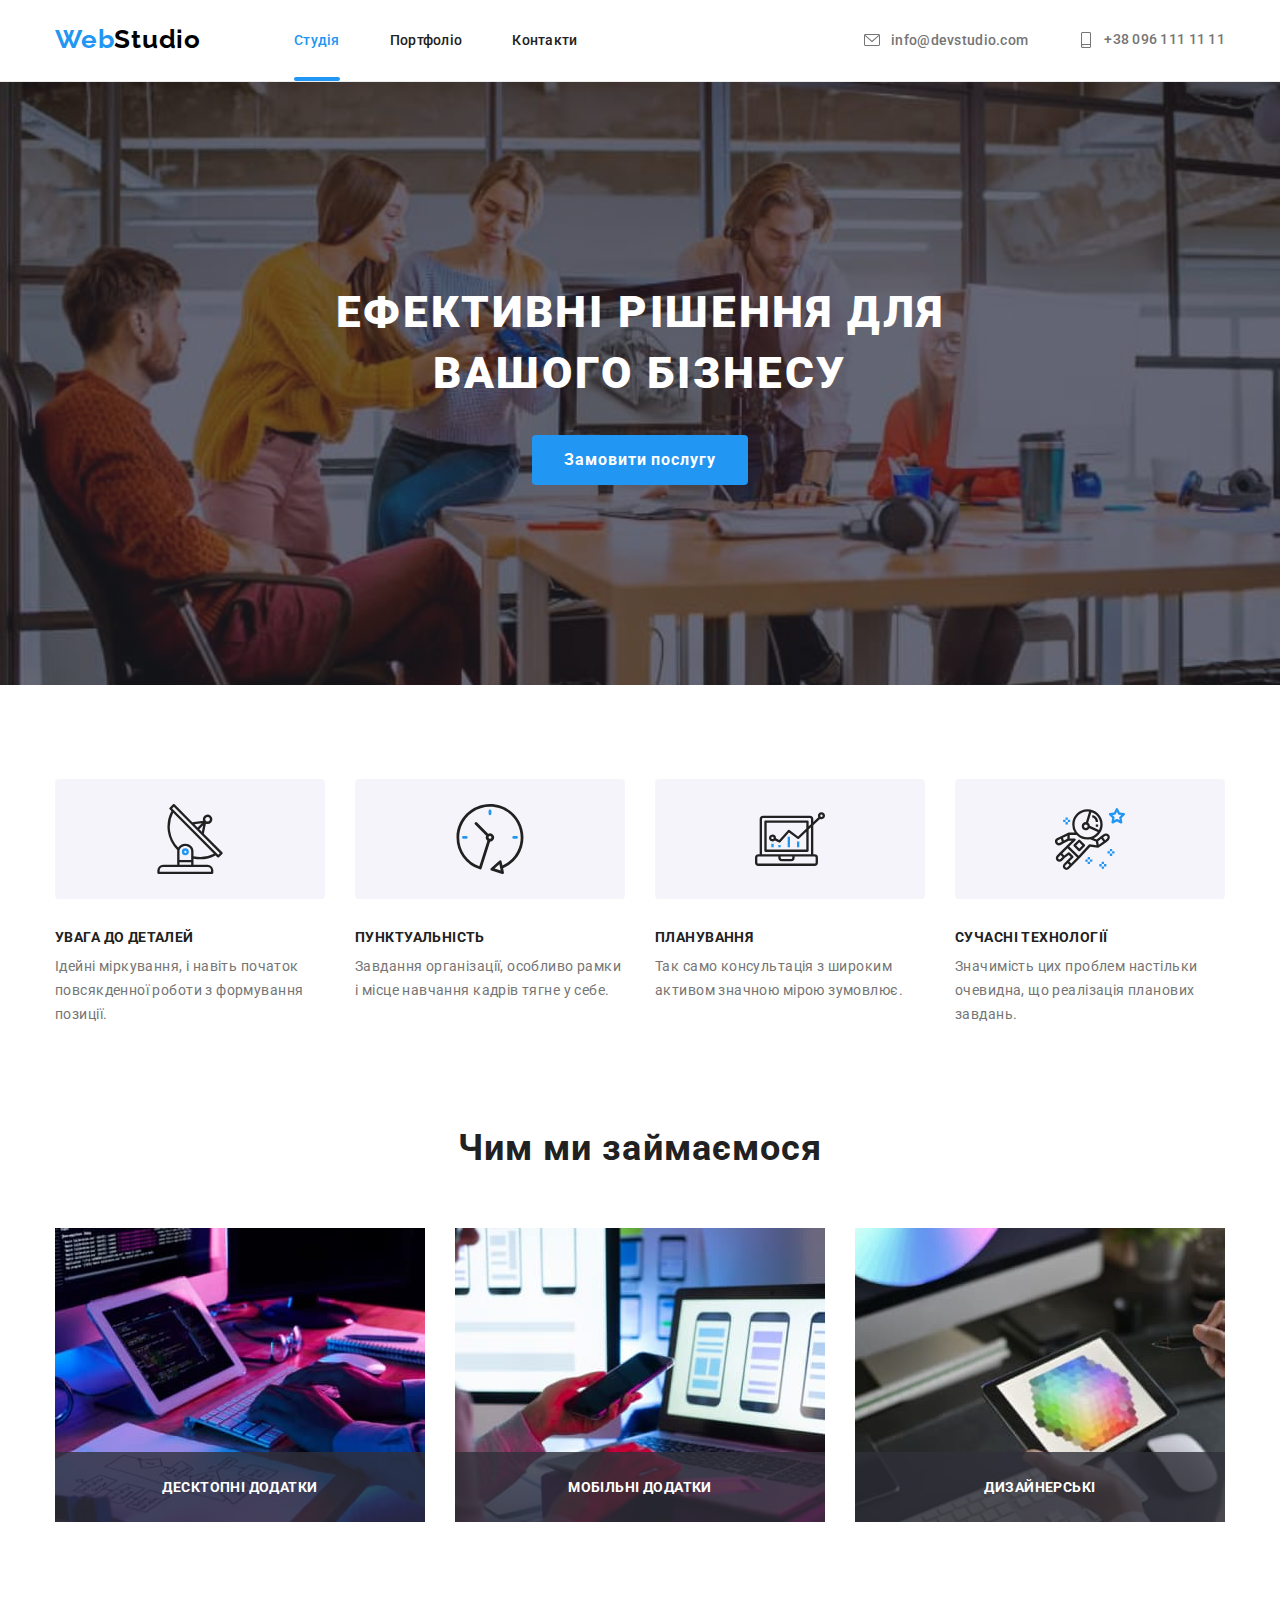
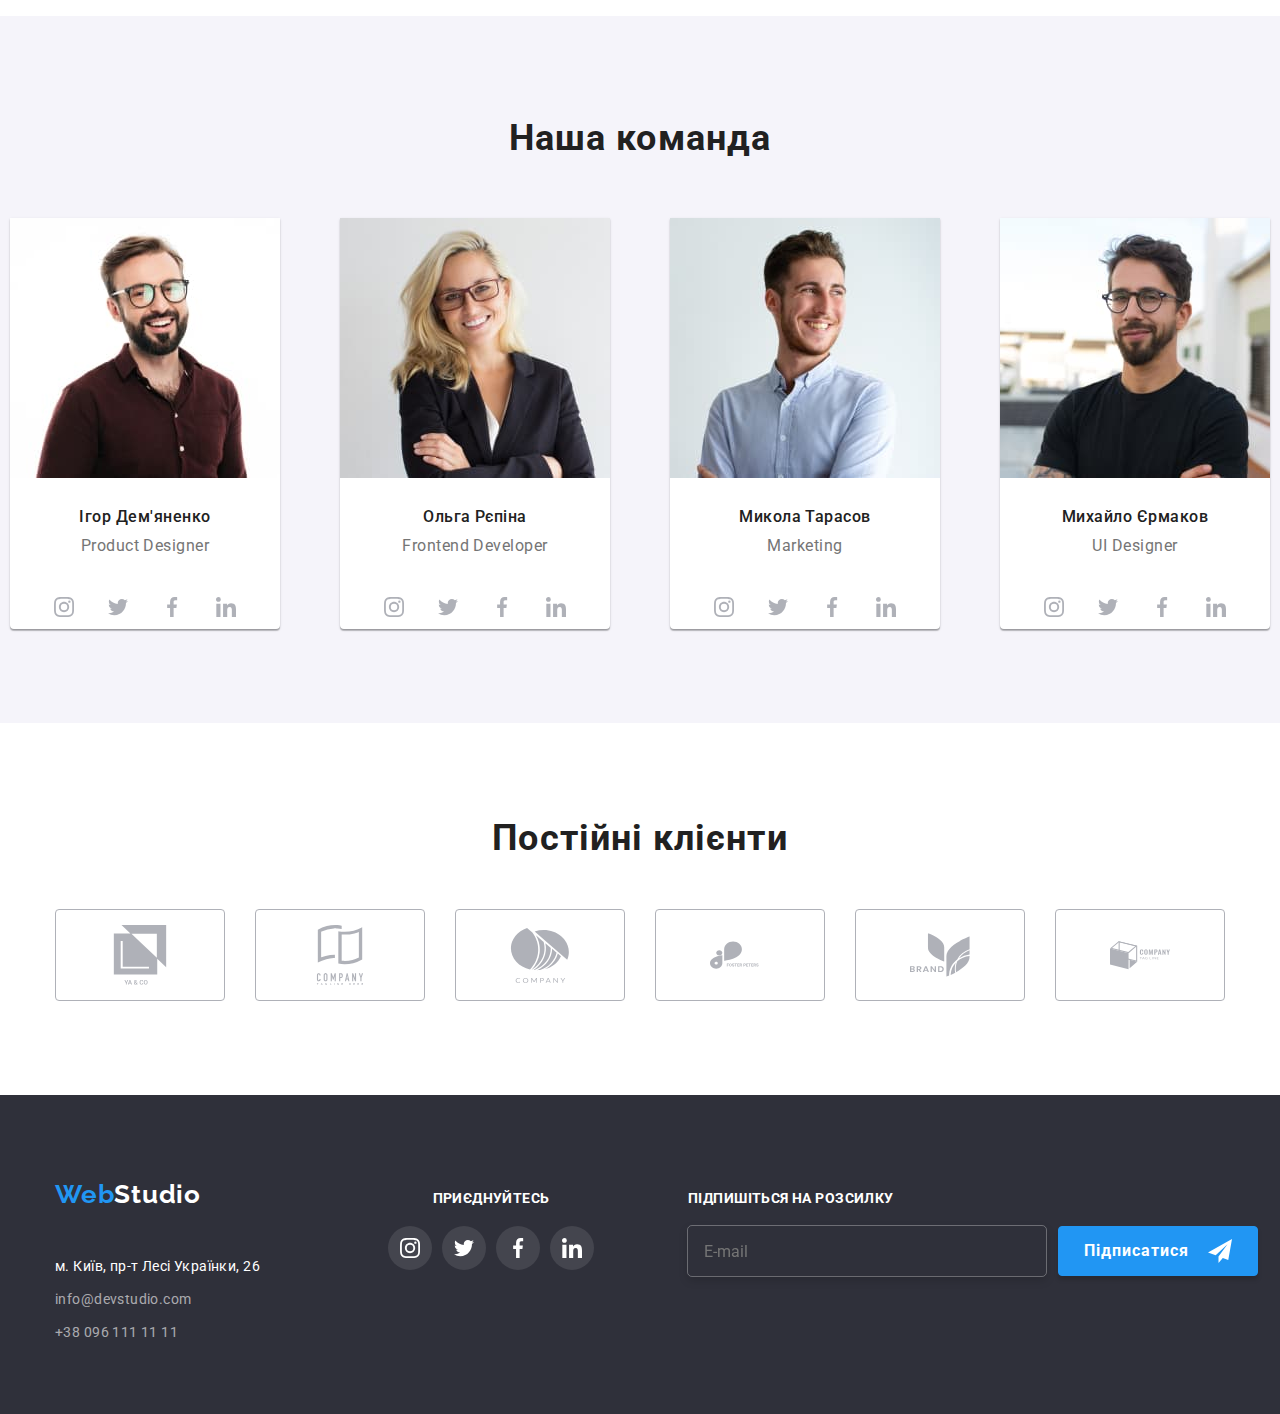
==== commit 3e92d8da: "fixed" ====
--- a/index.html
+++ b/index.html
@@ -41,11 +41,11 @@
           >
             <use
               href="./image/symbol-defs.svg#icon-menu"
-              class="icon_menu"
+              class="icon-menu"
             ></use>
             <use
               href="./image/symbol-defs.svg#icon-close_menu"
-              class="icon_close"
+              class="icon-close_menu"
             ></use>
           </svg>
         </button>
--- a/css/main.min.css
+++ b/css/main.min.css
@@ -1 +1 @@
-html{-webkit-box-sizing:border-box;box-sizing:border-box}*,*::before,*::after{-webkit-box-sizing:inherit;box-sizing:inherit}body{background-color:#fff;color:#757575;font-family:Roboto,sans-serif;font-weight:400;font-size:16px;line-height:1.17;letter-spacing:.03em}h1,h2,h3,h4,h5,h6,p,ul{padding:0px;margin:0px}a,ul{list-style:none;color:currentColor}img{display:block;margin:0px}button,a{cursor:pointer}.container{padding-left:15px;padding-right:15px;margin-left:auto;margin-right:auto}@media screen and (min-width: 480px){.container{max-width:480px}}@media screen and (min-width: 768px){.container{max-width:768px}}@media screen and (min-width: 1200px){.container{max-width:1200px}}.button{border-radius:4px;padding:6px 22px;display:inline-block;border:0px;color:#212121;background-color:#f5f4fa;cursor:pointer;font-weight:500;font-size:16px;line-height:1.62;text-align:center;letter-spacing:.03em;-webkit-transition:background-color 250ms cubic-bezier(0.4, 0, 0.2, 1);transition:background-color 250ms cubic-bezier(0.4, 0, 0.2, 1)}.section{margin-left:auto;margin-right:auto;padding-top:60px;padding-bottom:60px}@media screen and (min-width: 1200px){.section{padding-top:94px;padding-bottom:94px}}.logo{display:-webkit-box;display:-ms-flexbox;display:flex;margin-top:16px;margin-bottom:16px;text-decoration:none;letter-spacing:.03em;font-family:"Raleway";font-style:normal;font-weight:700;font-size:24px;line-height:1.6;letter-spacing:.03em}.logo__web{color:#2196f3}.logo__studio{color:#000}@media screen and (min-width: 768px){.logo{padding-top:26px;padding-bottom:26px;margin-right:87px}}@media screen and (min-width: 1200px){.logo{font-size:26px;line-height:1.2;padding-top:24px;padding-bottom:25px;margin-right:93px}}.logo-footer{display:inline-block;margin-bottom:20px}@media screen and (max-width: 1200px){.logo-footer{margin-left:auto;margin-right:auto}}.logo__studio-footer{color:#fff}.section__title{margin-bottom:30px;font-weight:700;font-size:28px;line-height:1.17;text-align:center;letter-spacing:.03em;color:#212121}@media screen and (min-width: 1200px){.section__title{font-size:36px;line-height:1.6;margin-bottom:50px}}.header{position:relative;z-index:1;border-bottom:1px solid #ececec}@media screen and (min-width: 768px){.header{display:-webkit-box;display:-ms-flexbox;display:flex;-webkit-box-align:center;-ms-flex-align:center;align-items:center;-webkit-box-pack:justify;-ms-flex-pack:justify;justify-content:space-between}}@media screen and (min-width: 768px){.header__main{display:-webkit-box;display:-ms-flexbox;display:flex}}.conteiner-header{width:100%;display:-webkit-box;display:-ms-flexbox;display:flex;-webkit-box-align:center;-ms-flex-align:center;align-items:center;-webkit-box-pack:justify;-ms-flex-pack:justify;justify-content:space-between;min-height:60px}@media screen and (min-width: 768px){.conteiner-header{margin-left:auto;margin-right:auto;padding-right:15px;padding-left:15px;background-color:#fff}}.icon_menu{-webkit-transition:fill 250ms cubic-bezier(0.165, 0.84, 0.44, 1);transition:fill 250ms cubic-bezier(0.165, 0.84, 0.44, 1)}.container__menu{display:none;position:absolute;top:0;left:0;z-index:999}@media screen and (max-width: 767.98px){.container__menu{padding:0px 40px 48px;background-color:#fff;width:100%;height:796px;display:-webkit-box;display:-ms-flexbox;display:flex;-webkit-box-orient:vertical;-webkit-box-direction:normal;-ms-flex-direction:column;flex-direction:column;-webkit-box-pack:justify;-ms-flex-pack:justify;justify-content:space-between}.container__menu.is-open{display:block}}.contact-social{display:-webkit-box;display:-ms-flexbox;display:flex;-webkit-box-orient:vertical;-webkit-box-direction:normal;-ms-flex-direction:column;flex-direction:column;-webkit-box-pack:end;-ms-flex-pack:end;justify-content:flex-end}.header__button{position:absolute;display:-webkit-inline-box;display:-ms-inline-flexbox;display:inline-flex;padding:0;margin-left:auto;background-color:rgba(0,0,0,0);border:0;top:10px;right:15px;z-index:1000}.header__button .icon_close{display:none}.header__button.is-open .icon_close{display:block}.header__button.is-open .icon_menu{display:none}.header__button:hover .icon_menu,.header__button:focus .icon_menu{fill:#2196f3}@media screen and (min-width: 768px){.header__button{display:none}}.nav-mobile{font-style:normal;font-weight:500;font-size:40px;line-height:1.17;letter-spacing:.02em;list-style:none;color:#212121;margin-top:48px}.nav__link-mobile{display:block;text-decoration:none;margin-bottom:32px;-webkit-transition:color 250ms cubic-bezier(0.19, 1, 0.22, 1);transition:color 250ms cubic-bezier(0.19, 1, 0.22, 1)}.nav__link-mobile:hover,.nav__link-mobile:focus{color:#2196f3}.contact__link-mobile{display:block;margin-bottom:32px;font-style:normal;font-weight:500;font-size:34px;line-height:1.17;text-decoration:none;letter-spacing:.02em;color:#2196f3}.contact__mail-mobile{display:block;margin-bottom:64px;font-style:normal;font-weight:500;font-size:24px;line-height:28px;letter-spacing:.02em;text-decoration:none;color:#212121}.menu_social{display:-webkit-box;display:-ms-flexbox;display:flex;gap:10px;font-style:normal;font-weight:500;font-size:18px;line-height:1.22;letter-spacing:.02em;text-decoration:none;color:#2196f3}.menu_social-item{text-decoration:none;display:block;border-left:1px solid rgba(33,33,33,.2);padding-left:10px}.menu_social-item-inst{text-decoration:none}.nav{display:none}@media screen and (min-width: 768px){.nav{display:-webkit-box;display:-ms-flexbox;display:flex;gap:50px}}@media screen and (min-width: 1200px){.nav{display:-webkit-box;display:-ms-flexbox;display:flex}}.nav__link{display:none}@media screen and (min-width: 768px){.nav__link{display:block;padding-top:32px;padding-bottom:32px;color:#212121;font-weight:500;font-size:14px;line-height:1.2;letter-spacing:.02em;text-decoration:none;-webkit-transition-property:color;transition-property:color;-webkit-transition-duration:250ms;transition-duration:250ms;-webkit-transition-timing-function:cubic-bezier(0.4, 0, 0.2, 1);transition-timing-function:cubic-bezier(0.4, 0, 0.2, 1)}.nav__link:hover,.nav__link:focus{color:#2196f3}}.nav__link-active{display:none}@media screen and (min-width: 768px){.nav__link-active{display:block;color:#2196f3;position:relative}.nav__link-active::after{position:absolute;content:"";display:block;width:100%;height:4px;background-color:#2196f3;left:0;bottom:0;border-radius:2px}}@media screen and (min-width: 768px){.contact{text-decoration:none;font-style:normal;font-weight:500;font-size:12px;line-height:1.16;letter-spacing:.02em;color:#757575}}@media screen and (min-width: 1200px){.contact{font-weight:500;font-size:14px;line-height:1.2;letter-spacing:.02em}}.contact__item{display:none}@media screen and (min-width: 768px){.contact__item{display:block}}@media screen and (min-width: 1200px){.contact__item{display:-webkit-box;display:-ms-flexbox;display:flex;-webkit-box-align:center;-ms-flex-align:center;align-items:center;-webkit-box-pack:center;-ms-flex-pack:center;justify-content:center;color:#757575}}.contact__link{display:-webkit-box;display:-ms-flexbox;display:flex;text-decoration:none;-webkit-transition:color 250ms cubic-bezier(0.4, 0, 0.2, 1);transition:color 250ms cubic-bezier(0.4, 0, 0.2, 1)}.contact__link:hover,.contact__link:focus{color:#2196f3}@media screen and (min-width: 768px){.contact__link{display:blocki}}.contact-footer{color:rgba(255,255,255,.6);margin-bottom:9px;text-decoration:none;font-style:normal;font-weight:400;line-height:1.7;letter-spacing:.03em;margin-top:9px;-webkit-transition:color 250ms cubic-bezier(0.4, 0, 0.2, 1);transition:color 250ms cubic-bezier(0.4, 0, 0.2, 1)}.contact-footer:hover,.contact-footer:focus{color:#2196f3}@media screen and (min-width: 768px){.contact-footer:hover,.contact-footer:focus{margin-left:76px}}@media screen and (min-width: 1200px){.contact-footer:hover,.contact-footer:focus{display:-webkit-box;display:-ms-flexbox;display:flex}}.contact-footer-item{margin-top:9px}.contact-header{display:none}@media screen and (min-width: 768px){.contact-header{display:block;margin-left:auto;text-decoration:none}}@media screen and (min-width: 1200px){.contact-header{display:-webkit-box;display:-ms-flexbox;display:flex;-webkit-box-align:center;-ms-flex-align:center;align-items:center;-webkit-box-pack:center;-ms-flex-pack:center;justify-content:center;-ms-flex-item-align:center;align-self:center}}.contact__mail-icon{fill:#757575;margin-right:10px;width:18px;height:16px;-webkit-transition:fill 250ms cubic-bezier(0.4, 0, 0.2, 1);transition:fill 250ms cubic-bezier(0.4, 0, 0.2, 1)}.contact__link:hover .contact__mail-icon,.contact__link:focus .contact__mail-icon{fill:#2196f3}.contact__tel-icon{fill:#757575;margin-right:10px;width:16px;height:18px;-webkit-transition:fill 250ms cubic-bezier(0.4, 0, 0.2, 1);transition:fill 250ms cubic-bezier(0.4, 0, 0.2, 1)}.contact__link:hover .contact__tel-icon,.contact__link:focus .contact__tel-icon{fill:#2196f3}@media screen and (min-width: 1200px){.contact__tel-icon{margin-left:50px}}.hero{background-color:#2f303a;background-repeat:no-repeat;background-size:cover;text-align:center}@media screen and (min-width: 1200px){.hero{background-image:-webkit-gradient(linear, left top, right top, from(rgba(47, 48, 58, 0.4)), to(rgba(47, 48, 58, 0.4))),url("../image/desktop.jpg");background-image:linear-gradient(to right, rgba(47, 48, 58, 0.4), rgba(47, 48, 58, 0.4)),url("../image/desktop.jpg")}}@media screen and (min-width: 1200px)and (min-device-pixel-ratio: 2),screen and (min-width: 1200px)and (-webkit-min-device-pixel-ratio: 2),screen and (min-width: 1200px)and (min-resolution: 192dpi),screen and (min-width: 1200px)and (min-resolution: 2dppx){.hero{background-image:url("../image/desktop2.jpg")}}@media screen and (min-width: 768px){.hero{background-image:-webkit-gradient(linear, left top, right top, from(rgba(47, 48, 58, 0.4)), to(rgba(47, 48, 58, 0.4))),url("../image/tablet.jpg");background-image:linear-gradient(to right, rgba(47, 48, 58, 0.4), rgba(47, 48, 58, 0.4)),url("../image/tablet.jpg")}}@media screen and (min-width: 768px)and (min-device-pixel-ratio: 2),screen and (min-width: 768px)and (-webkit-min-device-pixel-ratio: 2),screen and (min-width: 768px)and (min-resolution: 192dpi),screen and (min-width: 768px)and (min-resolution: 2dppx){.hero{background-image:url("../image/tablet2.jpg")}}@media screen and (max-width: 767.98px){.hero{background-image:-webkit-gradient(linear, left top, right top, from(rgba(47, 48, 58, 0.4)), to(rgba(47, 48, 58, 0.4))),url("../image/mobile.jpg");background-image:linear-gradient(to right, rgba(47, 48, 58, 0.4), rgba(47, 48, 58, 0.4)),url("../image/mobile.jpg")}}@media screen and (max-width: 767.98px)and (min-device-pixel-ratio: 2),screen and (max-width: 767.98px)and (-webkit-min-device-pixel-ratio: 2),screen and (max-width: 767.98px)and (min-resolution: 192dpi),screen and (max-width: 767.98px)and (min-resolution: 2dppx){.hero{background-image:url("../image/mobile2.jpg")}}.hero .container{padding-top:118px;padding-bottom:118px}@media screen and (min-width: 1200px){.hero .container{padding-top:200px;padding-bottom:200px}}.hero__button{padding:10px 24px;font-weight:700;line-height:1.88;letter-spacing:.06em;color:#fff;background-color:#2196f3}@media screen and (min-width: 1200px){.hero__button{padding:10px 32px}}.hero__title{display:-webkit-box;display:-ms-flexbox;display:flex;-ms-flex-wrap:wrap;flex-wrap:wrap;font-weight:900;font-size:26px;line-height:1.62;text-align:center;letter-spacing:.06em;text-transform:uppercase;color:#fff;margin-bottom:30px;width:360px;margin-right:auto;margin-left:auto}@media screen and (min-width: 1200px){.hero__title{font-size:44px;line-height:1.4;width:696px}}@media screen and (min-width: 1200px){.feautres{padding-bottom:0px}}.benefits{font-weight:400;font-size:14px;line-height:1.7;letter-spacing:.03em;background-color:#fff}@media screen and (min-width: 768px){.benefits{display:-webkit-box;display:-ms-flexbox;display:flex;-webkit-box-pack:center;-ms-flex-pack:center;justify-content:center;-ms-flex-wrap:wrap;flex-wrap:wrap;gap:30px}}@media screen and (max-width: 768px){.benefits__item:not(:last-child){margin-bottom:30px}}.benefits__title{margin-bottom:10px;font-weight:700;font-size:14px;line-height:16px;letter-spacing:.03em;text-transform:uppercase;color:#212121}.benefits__text{font-weight:400;font-size:14px;line-height:1.7;letter-spacing:.03em;color:#757575}@media screen and (min-width: 1200px){.benefits__text{width:270px}}@media screen and (max-width: 1200px){.benefits__text{width:350px}}.benefits__icon{display:-webkit-box;display:-ms-flexbox;display:flex;-webkit-box-pack:center;-ms-flex-pack:center;justify-content:center;-webkit-box-align:center;-ms-flex-align:center;align-items:center;width:100%;height:120px;background-color:#f5f4fa;border-radius:4px;margin-bottom:30px}.benefits__icon-size{width:70px;height:70px}@media screen and (min-width: 768px){.benefits__icon{width:350px;height:120px}}@media screen and (min-width: 1200px){.benefits__icon{width:270px;height:120px}}@media screen and (max-width: 1199px){.works{display:none}}@media screen and (min-width: 1200px){.works{display:block}}.works__list{display:-webkit-box;display:-ms-flexbox;display:flex;-ms-flex-item-align:center;align-self:center;-webkit-box-pack:center;-ms-flex-pack:center;justify-content:center;gap:30px}.works__item{display:-webkit-box;display:-ms-flexbox;display:flex;-webkit-box-pack:center;-ms-flex-pack:center;justify-content:center;-webkit-box-align:center;-ms-flex-align:center;align-items:center}.works__wrapper{position:relative}.works__overlay{position:absolute;content:"";width:370px;height:70px;background:rgba(47,48,58,.8);bottom:0;display:-webkit-box;display:-ms-flexbox;display:flex;-webkit-box-pack:center;-ms-flex-pack:center;justify-content:center;-webkit-box-align:center;-ms-flex-align:center;align-items:center}.works__overlay__text{font-weight:700;font-size:14px;line-height:16px;text-align:center;letter-spacing:.03em;text-transform:uppercase;color:#fff}.section-team{background-color:#f5f4fa}@media screen and (min-width: 1200px){.section-team{padding-bottom:94px}}@media screen and (min-width: 768px){.team{display:-webkit-box;display:-ms-flexbox;display:flex;-webkit-box-pack:center;-ms-flex-pack:center;justify-content:center;-ms-flex-wrap:wrap;flex-wrap:wrap;gap:30px}}@media screen and (min-width: 1200px){.team{-ms-flex-wrap:nowrap;flex-wrap:nowrap}}.team__photo{display:block}@media screen and (max-width: 767px){.team__photo{max-width:450px}}@media screen and (max-width: 1199px){.team__photo{width:354px}}.team__li{background:#fff;-webkit-box-shadow:0px 1px 3px rgba(0,0,0,.12),0px 1px 1px rgba(0,0,0,.14),0px 2px 1px rgba(0,0,0,.2);box-shadow:0px 1px 3px rgba(0,0,0,.12),0px 1px 1px rgba(0,0,0,.14),0px 2px 1px rgba(0,0,0,.2);border-radius:0px 0px 4px 4px}@media screen and (max-width: 767px){.team__li{margin-right:auto;margin-left:auto}}@media screen and (max-width: 767px){.team__li{width:450px}}@media screen and (max-width: 1199px){.team__li{width:354px}}.team__title{margin-top:30px;margin-bottom:10px;font-weight:500;font-size:16px;line-height:1.18;text-align:center;letter-spacing:.03em;color:#212121}@media screen and (max-width: 767px){.team__title{width:450px}}@media screen and (max-width: 1199px){.team__title{width:354px}}.team__text{text-align:center;margin-bottom:30px}@media screen and (max-width: 767px){.team__text{width:450px}}@media screen and (max-width: 1199px){.team__text{width:354px}}@media screen and (min-width: 1200px){.team__li+.team__li{margin-left:30px}}.social-list{display:-webkit-box;display:-ms-flexbox;display:flex;-webkit-box-pack:center;-ms-flex-pack:center;justify-content:center;-ms-flex-item-align:center;align-self:center;margin-left:auto;margin-right:auto;margin-bottom:30px;gap:10px;list-style:none}.social{display:-webkit-box;display:-ms-flexbox;display:flex;gap:10px}.social-li{display:-webkit-box;display:-ms-flexbox;display:flex}.social-link{display:-webkit-box;display:-ms-flexbox;display:flex;-webkit-box-pack:center;-ms-flex-pack:center;justify-content:center;-webkit-box-align:center;-ms-flex-align:center;align-items:center;background-color:rgba(0,0,0,0);border-radius:50%;width:44px;height:44px;-webkit-transition:background-color 250ms cubic-bezier(0.4, 0, 0.2, 1);transition:background-color 250ms cubic-bezier(0.4, 0, 0.2, 1)}.social-link:hover,.social-link:focus{background-color:#2196f3}.social-ikon-item{width:20px;height:20px;fill:#afb1b8;-webkit-transition:fill 250ms cubic-bezier(0.4, 0, 0.2, 1);transition:fill 250ms cubic-bezier(0.4, 0, 0.2, 1)}.social-link:hover .social-ikon-item,.social-link:focus .social-ikon-item{fill:#fff}@media screen and (max-width: 767px){.clients{margin-right:auto;margin-left:auto}}.clients-title{font-weight:700;font-size:36px;line-height:42px;text-align:center;letter-spacing:.03em;color:#212121;margin-bottom:50px}.clients-list{display:-webkit-box;display:-ms-flexbox;display:flex;list-style:none;gap:30px}@media screen and (max-width: 1200px){.clients-list{-ms-flex-wrap:wrap;flex-wrap:wrap}}.clients-item{display:-webkit-box;display:-ms-flexbox;display:flex;-webkit-box-pack:center;-ms-flex-pack:center;justify-content:center;-webkit-box-align:center;-ms-flex-align:center;align-items:center;width:calc((100% - 30px)/2)}@media screen and (min-width: 768px){.clients-item{width:calc((100% - 60px)/3)}}@media screen and (min-width: 1200px){.clients-item{width:calc((100% - 150px)/6)}}.clients-link{display:-webkit-box;display:-ms-flexbox;display:flex;-webkit-box-pack:center;-ms-flex-pack:center;justify-content:center;-webkit-box-align:center;-ms-flex-align:center;align-items:center;width:100%;height:92px;border:1px solid #afb1b8;border-radius:4px;-webkit-transition:border 250ms cubic-bezier(0.4, 0, 0.2, 1);transition:border 250ms cubic-bezier(0.4, 0, 0.2, 1)}.clients-link:focus,.clients-link:hover{border:1px solid #2196f3}.client-ikon-item{width:106px;height:60px;fill:#afb1b8;-webkit-transition:fill 250ms cubic-bezier(0.4, 0, 0.2, 1);transition:fill 250ms cubic-bezier(0.4, 0, 0.2, 1)}.clients-item:focus .client-ikon-item,.clients-item:hover .client-ikon-item{fill:#2196f3}.container-footer{padding-left:15px;padding-right:15px;padding-top:60px;padding-bottom:60px}@media screen and (min-width: 768px){.container-footer{display:-webkit-inline-box;display:-ms-inline-flexbox;display:inline-flex;-webkit-box-align:baseline;-ms-flex-align:baseline;align-items:baseline;gap:60px;-ms-flex-wrap:wrap;flex-wrap:wrap}}@media screen and (min-width: 1200px){.container-footer{gap:94px;-ms-flex-wrap:nowrap;flex-wrap:nowrap}}.footer{background-color:#2f303a;margin-left:auto;margin-right:auto}@media screen and (min-width: 1200px){.footer{display:-webkit-box;display:-ms-flexbox;display:flex}}@media screen and (min-width: 768px){.footer{display:-webkit-box;display:-ms-flexbox;display:flex;-webkit-box-pack:justify;-ms-flex-pack:justify;justify-content:space-between}}.adress{color:#fff;font-style:normal;font-weight:400;font-size:14px;line-height:1.7;letter-spacing:.03em;text-decoration:none;-webkit-transition:color 250ms cubic-bezier(0.4, 0, 0.2, 1);transition:color 250ms cubic-bezier(0.4, 0, 0.2, 1)}.adress:hover,.adress:focus{color:#2196f3}@media screen and (min-width: 1200px){.adress{display:-webkit-box;display:-ms-flexbox;display:flex}}.footer-contacts{display:-webkit-box;display:-ms-flexbox;display:flex;-webkit-box-orient:vertical;-webkit-box-direction:normal;-ms-flex-direction:column;flex-direction:column}@media screen and (max-width: 768px){.footer-contacts{margin-bottom:60px}}@media screen and (max-width: 1200px){.footer-contacts{text-align:center}}.add{fill:#fff}.add-title{margin-bottom:20px;font-weight:700;font-size:14px;line-height:16px;letter-spacing:.03em;text-transform:uppercase;color:#fff}.footer-add{text-align:center;margin-left:auto;margin-right:auto}@media screen and (max-width: 1200px){.footer-add{margin-bottom:60px}}@media screen and (min-width: 1200px){.footer-add{display:-webkit-box;display:-ms-flexbox;display:flex;-webkit-box-orient:vertical;-webkit-box-direction:normal;-ms-flex-direction:column;flex-direction:column}}@media screen and (max-width: 1200px){.footer-add .social{display:-webkit-box;display:-ms-flexbox;display:flex;-webkit-box-pack:center;-ms-flex-pack:center;justify-content:center}}.social-link-add{background-color:rgba(255,255,255,.1)}.footer-subscription{margin-left:auto;margin-right:auto}@media screen and (min-width: 1200px){.footer-subscription{display:-webkit-box;display:-ms-flexbox;display:flex;-webkit-box-orient:vertical;-webkit-box-direction:normal;-ms-flex-direction:column;flex-direction:column}}@media screen and (min-width: 1200px){.form-subscription{display:-webkit-box;display:-ms-flexbox;display:flex;-ms-flex-wrap:nowrap;flex-wrap:nowrap}}.subscription-title{font-weight:700;font-size:14px;line-height:16px;letter-spacing:.03em;text-transform:uppercase;color:#fff;margin-bottom:20px}@media screen and (max-width: 1200px){.subscription-title{text-align:center}}.input-subscription{display:block;width:100%;height:50px;background-color:#2f303a;outline:1px solid rgba(255,255,255,.3);-webkit-filter:drop-shadow(0px 4px 4px rgba(0, 0, 0, 0.15));filter:drop-shadow(0px 4px 4px rgba(0, 0, 0, 0.15));border-radius:4px;color:#f5f4fa;padding-left:16px}@media screen and (max-width: 1200px){.input-subscription{margin-left:auto;margin-right:auto}}@media screen and (min-width: 768px){.input-subscription{width:358px;margin-right:12px}}.subscription-button{display:-webkit-box;display:-ms-flexbox;display:flex;-webkit-box-pack:space-evenly;-ms-flex-pack:space-evenly;justify-content:space-evenly;-webkit-box-align:center;-ms-flex-align:center;align-items:center;width:200px;height:50px;-webkit-box-shadow:0px 4px 4px rgba(0,0,0,.15);box-shadow:0px 4px 4px rgba(0,0,0,.15);border-radius:4px;border:1px solid #2196f3;font-weight:700;font-size:16px;line-height:1.88;text-align:center;letter-spacing:.06em;color:#fff;background-color:#2196f3}@media screen and (max-width: 1200px){.subscription-button{margin-top:20px}}@media screen and (max-width: 1200px){.subscription-button{margin-left:auto;margin-right:auto}}.subscription-icon{top:0;left:0;width:24px;height:24px;fill:#fff}.backdrop{position:fixed;top:0;left:0;width:100%;height:100%;background-color:rgba(0,0,0,.2);-webkit-transition:opacity 1000ms cubic-bezier(0.075, 0.82, 0.165, 1);transition:opacity 1000ms cubic-bezier(0.075, 0.82, 0.165, 1)}@media screen and (max-width: 768px){.backdrop{padding:93px 15px 94px;overflow-y:scroll}}.is-hidden{opacity:0;pointer-events:none}.hero-modal{display:-webkit-box;display:-ms-flexbox;display:flex;-webkit-box-pack:center;-ms-flex-pack:center;justify-content:center;-webkit-box-align:center;-ms-flex-align:center;align-items:center;top:50%;left:50%;-webkit-transform:translate(-50%, -50%);transform:translate(-50%, -50%);height:581px;max-width:450px;padding:40px;background-color:#fff;-webkit-box-shadow:0px 1px 3px rgba(0,0,0,.12),0px 1px 1px rgba(0,0,0,.14),0px 2px 1px rgba(0,0,0,.2);box-shadow:0px 1px 3px rgba(0,0,0,.12),0px 1px 1px rgba(0,0,0,.14),0px 2px 1px rgba(0,0,0,.2);border-radius:4px;position:relative;-webkit-transition:-webkit-transform 1000ms cubic-bezier(0.075, 0.82, 0.165, 1);transition:-webkit-transform 1000ms cubic-bezier(0.075, 0.82, 0.165, 1);transition:transform 1000ms cubic-bezier(0.075, 0.82, 0.165, 1);transition:transform 1000ms cubic-bezier(0.075, 0.82, 0.165, 1), -webkit-transform 1000ms cubic-bezier(0.075, 0.82, 0.165, 1)}@media screen and (min-width: 1200px){.hero-modal{position:absolute;top:50%;left:50%;-webkit-transform:translate(-50%, -50%);transform:translate(-50%, -50%);max-width:521px}}.close-btn{display:-webkit-box;display:-ms-flexbox;display:flex;-webkit-box-pack:center;-ms-flex-pack:center;justify-content:center;-webkit-box-align:center;-ms-flex-align:center;align-items:center;margin-left:auto;position:absolute;top:8px;right:8px;width:30px;height:30px;border:1px solid rgba(0,0,0,.1);border-radius:50%;background-color:#fff;-webkit-transition-property:fill;transition-property:fill;-webkit-transition-duration:250ms;transition-duration:250ms;-webkit-transition-timing-function:cubic-bezier(0.4, 0, 0.2, 1);transition-timing-function:cubic-bezier(0.4, 0, 0.2, 1)}.close-icon{width:18px;height:18px}.close-btn:hover .close-icon,.close-btn:focus .close-icon{fill:#2196f3}.group-request{display:block}.request{width:100%;height:100%;display:-webkit-box;display:-ms-flexbox;display:flex;-webkit-box-orient:vertical;-webkit-box-direction:normal;-ms-flex-direction:column;flex-direction:column;font-weight:400;font-size:12px;line-height:1.2;letter-spacing:.01em;color:#757575}.request-item{display:-webkit-box;display:-ms-flexbox;display:flex;-webkit-box-orient:vertical;-webkit-box-direction:normal;-ms-flex-direction:column;flex-direction:column;margin-bottom:10px;position:relative}.request-input{display:block;height:40px;border:1px solid rgba(33,33,33,.2);border-radius:4px;padding-left:42px;-webkit-transition:outline-color 250ms cubic-bezier(0.455, 0.03, 0.515, 0.955);transition:outline-color 250ms cubic-bezier(0.455, 0.03, 0.515, 0.955);margin-top:4px}.request-input:focus{outline-color:#2196f3}.request-title{margin-bottom:12px;font-weight:700;font-size:20px;line-height:1.5;text-align:center;letter-spacing:.03em;color:#212121}@media screen and (min-width: 1200px){.request-title{line-height:1.15}}.input-icon{position:absolute;width:18px;height:18px;bottom:12px;left:12px;display:block;fill:#212121}.request-input:focus+.input-icon{fill:#2196f3}.text-commit{display:block;margin-top:4px;max-width:448px;height:120px;padding:12px 16px;border-radius:4px;border:1px solid rgba(33,33,33,.2);border-radius:4px;resize:none;-webkit-transition:outline-color 250ms cubic-bezier(0.455, 0.03, 0.515, 0.955);transition:outline-color 250ms cubic-bezier(0.455, 0.03, 0.515, 0.955)}.text-commit:focus{outline-color:#2196f3}.request-agree{display:-webkit-box;display:-ms-flexbox;display:flex;-webkit-box-pack:center;-ms-flex-pack:center;justify-content:center;-webkit-box-align:center;-ms-flex-align:center;align-items:center;font-weight:400;font-size:14px;line-height:1.7;letter-spacing:.03em;color:#757575;margin-bottom:34px}.agree-icon{display:block;width:16px;height:15px;outline:2px solid #212121;margin-right:7px;border-radius:4px}.agree-text{display:block}.agree-input:checked+.agree-icon{background-color:#2196f3;background-image:url("./image/check.svg");background-size:contain;outline:none;background-repeat:no-repeat;background-origin:border-box}.agree-input{--webkit-appearance: none;--moz-appearance: none;-webkit-appearance:none;-moz-appearance:none;appearance:none;position:absolute}.agree-link{color:#2196f3;border-bottom:1px solid #2196f3;text-decoration:none}.request-btn{display:block;width:200px;max-height:50px;margin-left:auto;margin-right:auto;background:#2196f3;border:1px solid #2196f3;-webkit-box-shadow:0px 4px 4px rgba(0,0,0,.15);box-shadow:0px 4px 4px rgba(0,0,0,.15);border-radius:4px;font-weight:700;font-size:16px;line-height:1,8;text-align:center;letter-spacing:.06em;color:#fff;-webkit-transition:background-color 250ms cubic-bezier(0.455, 0.03, 0.515, 0.955),-webkit-box-shadow 250ms cubic-bezier(0.455, 0.03, 0.515, 0.955);transition:background-color 250ms cubic-bezier(0.455, 0.03, 0.515, 0.955),-webkit-box-shadow 250ms cubic-bezier(0.455, 0.03, 0.515, 0.955);transition:background-color 250ms cubic-bezier(0.455, 0.03, 0.515, 0.955),box-shadow 250ms cubic-bezier(0.455, 0.03, 0.515, 0.955);transition:background-color 250ms cubic-bezier(0.455, 0.03, 0.515, 0.955),box-shadow 250ms cubic-bezier(0.455, 0.03, 0.515, 0.955),-webkit-box-shadow 250ms cubic-bezier(0.455, 0.03, 0.515, 0.955)}.request-btn:hover{background-color:#188ce8;-webkit-box-shadow:0px 1px 3px rgba(0,0,0,.12),0px 1px 1px rgba(0,0,0,.14),0px 2px 1px rgba(0,0,0,.2);box-shadow:0px 1px 3px rgba(0,0,0,.12),0px 1px 1px rgba(0,0,0,.14),0px 2px 1px rgba(0,0,0,.2)}.buttons-portfolio{display:-webkit-box;display:-ms-flexbox;display:flex;gap:8px;-webkit-box-pack:center;-ms-flex-pack:center;justify-content:center;margin-bottom:50px;margin-left:auto;margin-right:auto;-webkit-transition:color 250ms cubic-bezier(0.47, 0, 0.745, 0.715),background-color 250ms cubic-bezier(0.47, 0, 0.745, 0.715);transition:color 250ms cubic-bezier(0.47, 0, 0.745, 0.715),background-color 250ms cubic-bezier(0.47, 0, 0.745, 0.715)}.buttons-portfolio .button:hover,.buttons-portfolio .button:focus{color:#fff;background-color:#2196f3}.portfolio{display:-webkit-box;display:-ms-flexbox;display:flex;-ms-flex-wrap:wrap;flex-wrap:wrap;gap:30px 30px}.portfolio-text{font-weight:400;font-size:16px;line-height:1.88;letter-spacing:.03em;background:#fff;border-left:1px solid #eee;border-right:1px solid #eee;border-bottom:1px solid #eee;padding:24px 20px;width:370px}.portfolio-element{max-width:calc((100% - 60px)/3);border-bottom:1px solid #eee;display:block;cursor:pointer}.portfolio .title{color:#212121;font-weight:700;font-size:18px;line-height:2;letter-spacing:.06em;margin-bottom:4px}.portfolio-link{display:block}.portfolio-link:hover,.portfolio-link:focus{-webkit-box-shadow:0px 1px 1px rgba(0,0,0,.12),0px 4px 4px rgba(0,0,0,.06),1px 4px 6px rgba(0,0,0,.16);box-shadow:0px 1px 1px rgba(0,0,0,.12),0px 4px 4px rgba(0,0,0,.06),1px 4px 6px rgba(0,0,0,.16)}.portfolio-before{position:relative;overflow:hidden}.portfolio-before::before{display:block;content:" ";background-color:rgba(33,150,243,.9);position:absolute;width:100%;height:100%;top:100%;-webkit-transition:-webkit-transform 550ms cubic-bezier(0.075, 0.82, 0.165, 1);transition:-webkit-transform 550ms cubic-bezier(0.075, 0.82, 0.165, 1);transition:transform 550ms cubic-bezier(0.075, 0.82, 0.165, 1);transition:transform 550ms cubic-bezier(0.075, 0.82, 0.165, 1), -webkit-transform 550ms cubic-bezier(0.075, 0.82, 0.165, 1)}.portfolio-before-text{color:#fff;font-weight:400;font-size:18px;line-height:1,56;letter-spacing:.03em}.portfolio-link:hover .portfolio-before::before,.portfolio-link:focus .portfolio-before::before{-webkit-transform:translateY(-100%);transform:translateY(-100%)}.text-o{position:absolute;left:0;padding:63px 24px;opacity:0;top:100%;-webkit-transition:opacity 250ms cubic-bezier(0.075, 0.82, 0.165, 1),-webkit-transform 250ms cubic-bezier(0.075, 0.82, 0.165, 1);transition:opacity 250ms cubic-bezier(0.075, 0.82, 0.165, 1),-webkit-transform 250ms cubic-bezier(0.075, 0.82, 0.165, 1);transition:transform 250ms cubic-bezier(0.075, 0.82, 0.165, 1),opacity 250ms cubic-bezier(0.075, 0.82, 0.165, 1);transition:transform 250ms cubic-bezier(0.075, 0.82, 0.165, 1),opacity 250ms cubic-bezier(0.075, 0.82, 0.165, 1),-webkit-transform 250ms cubic-bezier(0.075, 0.82, 0.165, 1)}.portfolio-link:hover .text-o,.portfolio-link:focus .text-o{opacity:1;-webkit-transform:translateY(-100%);transform:translateY(-100%)}/*# sourceMappingURL=main.min.css.map */+html{-webkit-box-sizing:border-box;box-sizing:border-box}*,*::before,*::after{-webkit-box-sizing:inherit;box-sizing:inherit}body{background-color:#fff;color:#757575;font-family:Roboto,sans-serif;font-weight:400;font-size:16px;line-height:1.17;letter-spacing:.03em}h1,h2,h3,h4,h5,h6,p,ul{padding:0px;margin:0px}a,ul{list-style:none;color:currentColor}img{display:block;margin:0px}button,a{cursor:pointer}.container{padding-left:15px;padding-right:15px;margin-left:auto;margin-right:auto}@media screen and (min-width: 480px){.container{max-width:480px}}@media screen and (min-width: 768px){.container{max-width:768px}}@media screen and (min-width: 1200px){.container{max-width:1200px}}.button{border-radius:4px;padding:6px 22px;display:inline-block;border:0px;color:#212121;background-color:#f5f4fa;cursor:pointer;font-weight:500;font-size:16px;line-height:1.62;text-align:center;letter-spacing:.03em;-webkit-transition:background-color 250ms cubic-bezier(0.4, 0, 0.2, 1);transition:background-color 250ms cubic-bezier(0.4, 0, 0.2, 1)}.section{margin-left:auto;margin-right:auto;padding-top:60px;padding-bottom:60px}@media screen and (min-width: 1200px){.section{padding-top:94px;padding-bottom:94px}}.logo{display:-webkit-box;display:-ms-flexbox;display:flex;margin-top:16px;margin-bottom:16px;text-decoration:none;letter-spacing:.03em;font-family:"Raleway";font-style:normal;font-weight:700;font-size:24px;line-height:1.6;letter-spacing:.03em}.logo__web{color:#2196f3}.logo__studio{color:#000}@media screen and (min-width: 768px){.logo{margin-right:87px}}@media screen and (min-width: 1200px){.logo{padding-top:0;padding-bottom:0;margin-top:0;margin-bottom:0;font-size:26px;line-height:1.2;padding-top:24px;padding-bottom:25px;margin-right:93px}}.logo-footer{display:inline-block;margin-bottom:20px;margin-top:0}.logo__studio-footer{color:#fff}.section__title{margin-bottom:30px;font-weight:700;font-size:28px;line-height:1.17;text-align:center;letter-spacing:.03em;color:#212121}@media screen and (min-width: 1200px){.section__title{font-size:36px;line-height:1.6;margin-bottom:50px}}.header{position:relative;z-index:1;border-bottom:1px solid #ececec}@media screen and (min-width: 768px){.header{display:-webkit-box;display:-ms-flexbox;display:flex;-webkit-box-align:center;-ms-flex-align:center;align-items:center;-webkit-box-pack:justify;-ms-flex-pack:justify;justify-content:space-between}}@media screen and (min-width: 768px){.header__main{display:-webkit-box;display:-ms-flexbox;display:flex}}.conteiner-header{width:100%;display:-webkit-box;display:-ms-flexbox;display:flex;-webkit-box-align:center;-ms-flex-align:center;align-items:center;-webkit-box-pack:justify;-ms-flex-pack:justify;justify-content:space-between;min-height:60px}@media screen and (min-width: 768px){.conteiner-header{margin-left:auto;margin-right:auto;padding-right:15px;padding-left:15px;background-color:#fff}}.icon_menu{-webkit-transition:fill 250ms cubic-bezier(0.165, 0.84, 0.44, 1);transition:fill 250ms cubic-bezier(0.165, 0.84, 0.44, 1)}.container__menu{display:none;position:absolute;top:0;left:0;z-index:999}@media screen and (max-width: 767.98px){.container__menu{padding:0px 40px 48px;background-color:#fff;width:100vw;height:100vh;display:-webkit-box;display:-ms-flexbox;display:flex;-webkit-box-orient:vertical;-webkit-box-direction:normal;-ms-flex-direction:column;flex-direction:column;-webkit-box-pack:justify;-ms-flex-pack:justify;justify-content:space-between}}.container__menu{display:none}.container__menu.is-open{display:-webkit-box;display:-ms-flexbox;display:flex}.header__button{position:absolute;display:-webkit-inline-box;display:-ms-inline-flexbox;display:inline-flex;padding:0;margin-left:auto;background-color:rgba(0,0,0,0);border:0;top:10px;right:15px;z-index:1000}.header__button .icon-close_menu{display:none}.header__button.is-open .icon-close_menu{display:block}.header__button.is-open .icon-menu{display:none}.header__button:hover .icon-menu,.header__button:focus .icon-menu{fill:#2196f3}@media screen and (min-width: 768px){.header__button{display:none}}.nav-mobile{font-style:normal;font-weight:500;font-size:40px;line-height:1.17;letter-spacing:.02em;list-style:none;color:#212121;margin-top:48px}.nav__link-mobile{display:block;text-decoration:none;margin-bottom:32px;-webkit-transition:color 250ms cubic-bezier(0.19, 1, 0.22, 1);transition:color 250ms cubic-bezier(0.19, 1, 0.22, 1)}.nav__link-mobile:hover,.nav__link-mobile:focus{color:#2196f3}.contact-social{display:-webkit-box;display:-ms-flexbox;display:flex;-webkit-box-orient:vertical;-webkit-box-direction:normal;-ms-flex-direction:column;flex-direction:column}.contact__link-mobile{display:block;margin-bottom:32px;font-style:normal;font-weight:500;font-size:34px;line-height:1.17;text-decoration:none;letter-spacing:.02em;color:#2196f3}.contact__mail-mobile{display:block;margin-bottom:64px;font-style:normal;font-weight:500;font-size:24px;line-height:28px;letter-spacing:.02em;text-decoration:none;color:#212121}.menu_social{display:-webkit-inline-box;display:-ms-inline-flexbox;display:inline-flex;gap:10px;font-style:normal;font-weight:500;font-size:18px;line-height:1.22;letter-spacing:.02em;text-decoration:none;color:#2196f3}.menu_social-item{text-decoration:none;display:block;border-left:1px solid rgba(33,33,33,.2);padding-left:10px}.menu_social-item-inst{text-decoration:none}.nav{display:none}@media screen and (min-width: 768px){.nav{display:-webkit-box;display:-ms-flexbox;display:flex;gap:50px}}@media screen and (min-width: 1200px){.nav{display:-webkit-box;display:-ms-flexbox;display:flex}}.nav__link{display:none}@media screen and (min-width: 768px){.nav__link{display:block;padding-top:32px;padding-bottom:32px;color:#212121;font-weight:500;font-size:14px;line-height:1.2;letter-spacing:.02em;text-decoration:none;-webkit-transition-property:color;transition-property:color;-webkit-transition-duration:250ms;transition-duration:250ms;-webkit-transition-timing-function:cubic-bezier(0.4, 0, 0.2, 1);transition-timing-function:cubic-bezier(0.4, 0, 0.2, 1)}.nav__link:hover,.nav__link:focus{color:#2196f3}}.nav__link-active{display:none}@media screen and (min-width: 768px){.nav__link-active{display:block;color:#2196f3;position:relative}.nav__link-active::after{position:absolute;content:"";display:block;width:100%;height:4px;background-color:#2196f3;left:0;bottom:0;border-radius:2px}}@media screen and (min-width: 768px){.contact{text-decoration:none;font-style:normal;font-weight:500;font-size:12px;line-height:1.16;letter-spacing:.02em;color:#757575}}@media screen and (min-width: 1200px){.contact{font-weight:500;font-size:14px;line-height:1.2;letter-spacing:.02em}}.contact__item{display:none}@media screen and (min-width: 768px){.contact__item{display:block}}@media screen and (min-width: 1200px){.contact__item{display:-webkit-box;display:-ms-flexbox;display:flex;-webkit-box-align:center;-ms-flex-align:center;align-items:center;-webkit-box-pack:center;-ms-flex-pack:center;justify-content:center;color:#757575}}.contact__link{display:-webkit-box;display:-ms-flexbox;display:flex;text-decoration:none;-webkit-transition:color 250ms cubic-bezier(0.4, 0, 0.2, 1);transition:color 250ms cubic-bezier(0.4, 0, 0.2, 1)}.contact__link:hover,.contact__link:focus{color:#2196f3}@media screen and (min-width: 768px){.contact__link{display:blocki}}.contact-footer{color:rgba(255,255,255,.6);margin-bottom:9px;text-decoration:none;font-style:normal;font-weight:400;line-height:1.7;letter-spacing:.03em;margin-top:9px;-webkit-transition:color 250ms cubic-bezier(0.4, 0, 0.2, 1);transition:color 250ms cubic-bezier(0.4, 0, 0.2, 1)}.contact-footer:hover,.contact-footer:focus{color:#2196f3}@media screen and (min-width: 1200px){.contact-footer{display:-webkit-box;display:-ms-flexbox;display:flex}}.contact-footer-item{margin-top:9px}.contact-header{display:none}@media screen and (min-width: 768px){.contact-header{display:block;margin-left:auto;text-decoration:none}}@media screen and (min-width: 1200px){.contact-header{display:-webkit-box;display:-ms-flexbox;display:flex;-webkit-box-align:center;-ms-flex-align:center;align-items:center;-webkit-box-pack:center;-ms-flex-pack:center;justify-content:center;-ms-flex-item-align:center;align-self:center}}.contact__mail-icon{fill:#757575;margin-right:10px;width:18px;height:16px;-webkit-transition:fill 250ms cubic-bezier(0.4, 0, 0.2, 1);transition:fill 250ms cubic-bezier(0.4, 0, 0.2, 1)}.contact__link:hover .contact__mail-icon,.contact__link:focus .contact__mail-icon{fill:#2196f3}.contact__tel-icon{fill:#757575;margin-right:10px;width:16px;height:18px;-webkit-transition:fill 250ms cubic-bezier(0.4, 0, 0.2, 1);transition:fill 250ms cubic-bezier(0.4, 0, 0.2, 1)}.contact__link:hover .contact__tel-icon,.contact__link:focus .contact__tel-icon{fill:#2196f3}@media screen and (min-width: 1200px){.contact__tel-icon{margin-left:50px}}.hero{background-color:#2f303a;background-repeat:no-repeat;background-size:cover;text-align:center}@media screen and (min-width: 1200px){.hero{background-image:-webkit-gradient(linear, left top, right top, from(rgba(47, 48, 58, 0.4)), to(rgba(47, 48, 58, 0.4))),url("../image/desktop.jpg");background-image:linear-gradient(to right, rgba(47, 48, 58, 0.4), rgba(47, 48, 58, 0.4)),url("../image/desktop.jpg")}}@media screen and (min-width: 1200px)and (min-device-pixel-ratio: 2),screen and (min-width: 1200px)and (-webkit-min-device-pixel-ratio: 2),screen and (min-width: 1200px)and (min-resolution: 192dpi),screen and (min-width: 1200px)and (min-resolution: 2dppx){.hero{background-image:url("../image/desktop2.jpg")}}@media screen and (min-width: 768px){.hero{background-image:-webkit-gradient(linear, left top, right top, from(rgba(47, 48, 58, 0.4)), to(rgba(47, 48, 58, 0.4))),url("../image/tablet.jpg");background-image:linear-gradient(to right, rgba(47, 48, 58, 0.4), rgba(47, 48, 58, 0.4)),url("../image/tablet.jpg")}}@media screen and (min-width: 768px)and (min-device-pixel-ratio: 2),screen and (min-width: 768px)and (-webkit-min-device-pixel-ratio: 2),screen and (min-width: 768px)and (min-resolution: 192dpi),screen and (min-width: 768px)and (min-resolution: 2dppx){.hero{background-image:url("../image/tablet2.jpg")}}@media screen and (max-width: 767.98px){.hero{background-image:-webkit-gradient(linear, left top, right top, from(rgba(47, 48, 58, 0.4)), to(rgba(47, 48, 58, 0.4))),url("../image/mobile.jpg");background-image:linear-gradient(to right, rgba(47, 48, 58, 0.4), rgba(47, 48, 58, 0.4)),url("../image/mobile.jpg")}}@media screen and (max-width: 767.98px)and (min-device-pixel-ratio: 2),screen and (max-width: 767.98px)and (-webkit-min-device-pixel-ratio: 2),screen and (max-width: 767.98px)and (min-resolution: 192dpi),screen and (max-width: 767.98px)and (min-resolution: 2dppx){.hero{background-image:url("../image/mobile2.jpg")}}.hero .container{padding-top:118px;padding-bottom:118px}@media screen and (min-width: 1200px){.hero .container{padding-top:200px;padding-bottom:200px}}.hero__button{padding:10px 24px;font-weight:700;line-height:1.88;letter-spacing:.06em;color:#fff;background-color:#2196f3}@media screen and (min-width: 1200px){.hero__button{padding:10px 32px}}.hero__title{display:-webkit-box;display:-ms-flexbox;display:flex;-ms-flex-wrap:wrap;flex-wrap:wrap;font-weight:900;font-size:26px;line-height:1.62;text-align:center;letter-spacing:.06em;text-transform:uppercase;color:#fff;margin-bottom:30px;width:360px;margin-right:auto;margin-left:auto}@media screen and (min-width: 1200px){.hero__title{font-size:44px;line-height:1.4;width:696px}}@media screen and (min-width: 1200px){.feautres{padding-bottom:0px}}.benefits{font-weight:400;font-size:14px;line-height:1.7;letter-spacing:.03em;background-color:#fff}@media screen and (min-width: 768px){.benefits{display:-webkit-box;display:-ms-flexbox;display:flex;-webkit-box-pack:center;-ms-flex-pack:center;justify-content:center;-ms-flex-wrap:wrap;flex-wrap:wrap;gap:30px}}@media screen and (max-width: 768px){.benefits__item:not(:last-child){margin-bottom:30px}}.benefits__title{margin-bottom:10px;font-weight:700;font-size:14px;line-height:16px;letter-spacing:.03em;text-transform:uppercase;color:#212121}.benefits__text{font-weight:400;font-size:14px;line-height:1.7;letter-spacing:.03em;color:#757575}@media screen and (min-width: 1200px){.benefits__text{width:270px}}@media screen and (max-width: 1200px){.benefits__text{width:350px}}.benefits__icon{display:-webkit-box;display:-ms-flexbox;display:flex;-webkit-box-pack:center;-ms-flex-pack:center;justify-content:center;-webkit-box-align:center;-ms-flex-align:center;align-items:center;width:100%;height:120px;background-color:#f5f4fa;border-radius:4px;margin-bottom:30px}.benefits__icon-size{width:70px;height:70px}@media screen and (min-width: 768px){.benefits__icon{width:350px;height:120px}}@media screen and (min-width: 1200px){.benefits__icon{width:270px;height:120px}}@media screen and (max-width: 1199px){.works{display:none}}@media screen and (min-width: 1200px){.works{display:block}}.works__list{display:-webkit-box;display:-ms-flexbox;display:flex;-ms-flex-item-align:center;align-self:center;-webkit-box-pack:center;-ms-flex-pack:center;justify-content:center;gap:30px}.works__item{display:-webkit-box;display:-ms-flexbox;display:flex;-webkit-box-pack:center;-ms-flex-pack:center;justify-content:center;-webkit-box-align:center;-ms-flex-align:center;align-items:center}.works__wrapper{position:relative}.works__overlay{position:absolute;content:"";width:370px;height:70px;background:rgba(47,48,58,.8);bottom:0;display:-webkit-box;display:-ms-flexbox;display:flex;-webkit-box-pack:center;-ms-flex-pack:center;justify-content:center;-webkit-box-align:center;-ms-flex-align:center;align-items:center}.works__overlay__text{font-weight:700;font-size:14px;line-height:16px;text-align:center;letter-spacing:.03em;text-transform:uppercase;color:#fff}.section-team{background-color:#f5f4fa}@media screen and (min-width: 1200px){.section-team{padding-bottom:94px}}@media screen and (min-width: 768px){.team{display:-webkit-box;display:-ms-flexbox;display:flex;-webkit-box-pack:center;-ms-flex-pack:center;justify-content:center;-ms-flex-wrap:wrap;flex-wrap:wrap;gap:30px}}@media screen and (min-width: 1200px){.team{-ms-flex-wrap:nowrap;flex-wrap:nowrap}}.team__photo{display:block}@media screen and (max-width: 767px){.team__photo{max-width:450px}}@media screen and (max-width: 1199px){.team__photo{width:354px}}.team__li{background:#fff;-webkit-box-shadow:0px 1px 3px rgba(0,0,0,.12),0px 1px 1px rgba(0,0,0,.14),0px 2px 1px rgba(0,0,0,.2);box-shadow:0px 1px 3px rgba(0,0,0,.12),0px 1px 1px rgba(0,0,0,.14),0px 2px 1px rgba(0,0,0,.2);border-radius:0px 0px 4px 4px}@media screen and (max-width: 767px){.team__li{margin-right:auto;margin-left:auto;margin-bottom:30px}}@media screen and (max-width: 767px){.team__li{width:450px}}@media screen and (max-width: 1199px){.team__li{width:354px}}.team__title{margin-top:30px;margin-bottom:10px;font-weight:500;font-size:16px;line-height:1.18;text-align:center;letter-spacing:.03em;color:#212121}@media screen and (max-width: 767px){.team__title{width:450px}}@media screen and (max-width: 1199px){.team__title{width:354px}}.team__text{text-align:center;margin-bottom:30px}@media screen and (max-width: 767px){.team__text{width:450px}}@media screen and (max-width: 1199px){.team__text{width:354px}}@media screen and (min-width: 1200px){.team__li+.team__li{margin-left:30px}}.social-list{display:-webkit-box;display:-ms-flexbox;display:flex;-webkit-box-pack:center;-ms-flex-pack:center;justify-content:center;-ms-flex-item-align:center;align-self:center;margin-left:auto;margin-right:auto;gap:10px;list-style:none}.social{display:-webkit-box;display:-ms-flexbox;display:flex;gap:10px}.social-li{display:-webkit-box;display:-ms-flexbox;display:flex}.social-link{display:-webkit-box;display:-ms-flexbox;display:flex;-webkit-box-pack:center;-ms-flex-pack:center;justify-content:center;-webkit-box-align:center;-ms-flex-align:center;align-items:center;background-color:rgba(0,0,0,0);border-radius:50%;width:44px;height:44px;-webkit-transition:background-color 250ms cubic-bezier(0.4, 0, 0.2, 1);transition:background-color 250ms cubic-bezier(0.4, 0, 0.2, 1)}.social-link:hover,.social-link:focus{background-color:#2196f3}.social-ikon-item{width:20px;height:20px;fill:#afb1b8;-webkit-transition:fill 250ms cubic-bezier(0.4, 0, 0.2, 1);transition:fill 250ms cubic-bezier(0.4, 0, 0.2, 1)}.social-link:hover .social-ikon-item,.social-link:focus .social-ikon-item{fill:#fff}@media screen and (max-width: 767px){.clients{margin-right:auto;margin-left:auto}}.clients-title{font-weight:700;font-size:36px;line-height:42px;text-align:center;letter-spacing:.03em;color:#212121;margin-bottom:50px}.clients-list{display:-webkit-box;display:-ms-flexbox;display:flex;list-style:none;gap:30px}@media screen and (max-width: 1200px){.clients-list{-ms-flex-wrap:wrap;flex-wrap:wrap}}.clients-item{display:-webkit-box;display:-ms-flexbox;display:flex;-webkit-box-pack:center;-ms-flex-pack:center;justify-content:center;-webkit-box-align:center;-ms-flex-align:center;align-items:center;width:calc((100% - 30px)/2)}@media screen and (min-width: 768px){.clients-item{width:calc((100% - 60px)/3)}}@media screen and (min-width: 1200px){.clients-item{width:calc((100% - 150px)/6)}}.clients-link{display:-webkit-box;display:-ms-flexbox;display:flex;-webkit-box-pack:center;-ms-flex-pack:center;justify-content:center;-webkit-box-align:center;-ms-flex-align:center;align-items:center;width:100%;height:92px;border:1px solid #afb1b8;border-radius:4px;-webkit-transition:border 250ms cubic-bezier(0.4, 0, 0.2, 1);transition:border 250ms cubic-bezier(0.4, 0, 0.2, 1)}.clients-link:focus,.clients-link:hover{border:1px solid #2196f3}.client-ikon-item{width:106px;height:60px;fill:#afb1b8;-webkit-transition:fill 250ms cubic-bezier(0.4, 0, 0.2, 1);transition:fill 250ms cubic-bezier(0.4, 0, 0.2, 1)}.clients-item:focus .client-ikon-item,.clients-item:hover .client-ikon-item{fill:#2196f3}.container-footer{padding-left:15px;padding-right:15px;padding-top:60px;padding-bottom:60px}@media screen and (min-width: 768px){.container-footer{display:-webkit-inline-box;display:-ms-inline-flexbox;display:inline-flex;-webkit-box-align:baseline;-ms-flex-align:baseline;align-items:baseline;gap:60px;-ms-flex-wrap:wrap;flex-wrap:wrap;-webkit-box-pack:justify;-ms-flex-pack:justify;justify-content:space-between}}@media screen and (min-width: 1200px){.container-footer{gap:94px;-ms-flex-wrap:nowrap;flex-wrap:nowrap}}.footer{background-color:#2f303a;margin-left:auto;margin-right:auto}@media screen and (min-width: 1200px){.footer{display:-webkit-box;display:-ms-flexbox;display:flex}}@media screen and (min-width: 768px){.footer{display:-webkit-box;display:-ms-flexbox;display:flex;-webkit-box-pack:justify;-ms-flex-pack:justify;justify-content:space-between}}.adress{color:#fff;font-style:normal;font-weight:400;font-size:14px;line-height:1.7;letter-spacing:.03em;text-decoration:none;-webkit-transition:color 250ms cubic-bezier(0.4, 0, 0.2, 1);transition:color 250ms cubic-bezier(0.4, 0, 0.2, 1)}.adress:hover,.adress:focus{color:#2196f3}@media screen and (min-width: 1200px){.adress{display:-webkit-box;display:-ms-flexbox;display:flex}}.footer-contacts{display:-webkit-box;display:-ms-flexbox;display:flex;-webkit-box-orient:vertical;-webkit-box-direction:normal;-ms-flex-direction:column;flex-direction:column}@media screen and (max-width: 1200px){.footer-contacts{text-align:center}}.add{fill:#fff}.add-title{margin-bottom:20px;font-weight:700;font-size:14px;line-height:16px;letter-spacing:.03em;text-transform:uppercase;color:#fff}.footer-add{text-align:center}@media screen and (max-width: 1200px){.footer-add{margin-bottom:60px}}@media screen and (min-width: 1200px){.footer-add{display:-webkit-box;display:-ms-flexbox;display:flex;-webkit-box-orient:vertical;-webkit-box-direction:normal;-ms-flex-direction:column;flex-direction:column}}@media screen and (max-width: 1200px){.footer-add .social{display:-webkit-box;display:-ms-flexbox;display:flex;-webkit-box-pack:center;-ms-flex-pack:center;justify-content:center}}.social-link-add{background-color:rgba(255,255,255,.1)}.footer-subscription{margin-left:auto;margin-right:auto}@media screen and (min-width: 1200px){.footer-subscription{display:-webkit-box;display:-ms-flexbox;display:flex;-webkit-box-orient:vertical;-webkit-box-direction:normal;-ms-flex-direction:column;flex-direction:column}}@media screen and (min-width: 1200px){.form-subscription{display:-webkit-box;display:-ms-flexbox;display:flex;-ms-flex-wrap:nowrap;flex-wrap:nowrap}}.subscription-title{font-weight:700;font-size:14px;line-height:16px;letter-spacing:.03em;text-transform:uppercase;color:#fff;margin-bottom:20px}@media screen and (max-width: 1200px){.subscription-title{text-align:center}}.input-subscription{display:block;width:100%;height:50px;background-color:#2f303a;outline:1px solid rgba(255,255,255,.3);-webkit-filter:drop-shadow(0px 4px 4px rgba(0, 0, 0, 0.15));filter:drop-shadow(0px 4px 4px rgba(0, 0, 0, 0.15));border:0;border-radius:4px;color:#f5f4fa;padding-left:16px}@media screen and (max-width: 1200px){.input-subscription{margin-left:auto;margin-right:auto}}@media screen and (min-width: 768px){.input-subscription{width:358px;margin-right:12px}}.subscription-button{display:-webkit-box;display:-ms-flexbox;display:flex;-webkit-box-pack:space-evenly;-ms-flex-pack:space-evenly;justify-content:space-evenly;-webkit-box-align:center;-ms-flex-align:center;align-items:center;width:200px;height:50px;-webkit-box-shadow:0px 4px 4px rgba(0,0,0,.15);box-shadow:0px 4px 4px rgba(0,0,0,.15);border-radius:4px;border:1px solid #2196f3;font-weight:700;font-size:16px;line-height:1.88;text-align:center;letter-spacing:.06em;color:#fff;background-color:#2196f3}@media screen and (max-width: 1200px){.subscription-button{margin-top:20px}}@media screen and (max-width: 1200px){.subscription-button{margin-left:auto;margin-right:auto}}.subscription-icon{top:0;left:0;width:24px;height:24px;fill:#fff}.backdrop{z-index:1200;position:fixed;top:0;left:0;width:100%;height:100%;background-color:rgba(0,0,0,.2);-webkit-transition:opacity 1000ms cubic-bezier(0.075, 0.82, 0.165, 1);transition:opacity 1000ms cubic-bezier(0.075, 0.82, 0.165, 1)}@media screen and (max-width: 768px){.backdrop{padding:93px 15px 94px;overflow-y:scroll}}.is-hidden{opacity:0;pointer-events:none}.hero-modal{display:-webkit-box;display:-ms-flexbox;display:flex;-webkit-box-pack:center;-ms-flex-pack:center;justify-content:center;-webkit-box-align:center;-ms-flex-align:center;align-items:center;top:50%;left:50%;-webkit-transform:translate(-50%, -50%);transform:translate(-50%, -50%);z-index:12000;height:581px;max-width:450px;padding:40px;background-color:#fff;-webkit-box-shadow:0px 1px 3px rgba(0,0,0,.12),0px 1px 1px rgba(0,0,0,.14),0px 2px 1px rgba(0,0,0,.2);box-shadow:0px 1px 3px rgba(0,0,0,.12),0px 1px 1px rgba(0,0,0,.14),0px 2px 1px rgba(0,0,0,.2);border-radius:4px;position:relative;-webkit-transition:-webkit-transform 1000ms cubic-bezier(0.075, 0.82, 0.165, 1);transition:-webkit-transform 1000ms cubic-bezier(0.075, 0.82, 0.165, 1);transition:transform 1000ms cubic-bezier(0.075, 0.82, 0.165, 1);transition:transform 1000ms cubic-bezier(0.075, 0.82, 0.165, 1), -webkit-transform 1000ms cubic-bezier(0.075, 0.82, 0.165, 1)}@media screen and (min-width: 1200px){.hero-modal{position:absolute;top:50%;left:50%;-webkit-transform:translate(-50%, -50%);transform:translate(-50%, -50%);max-width:521px}}.close-btn{display:-webkit-box;display:-ms-flexbox;display:flex;-webkit-box-pack:center;-ms-flex-pack:center;justify-content:center;-webkit-box-align:center;-ms-flex-align:center;align-items:center;margin-left:auto;position:absolute;top:8px;right:8px;width:30px;height:30px;border:1px solid rgba(0,0,0,.1);border-radius:50%;background-color:#fff;-webkit-transition-property:fill;transition-property:fill;-webkit-transition-duration:250ms;transition-duration:250ms;-webkit-transition-timing-function:cubic-bezier(0.4, 0, 0.2, 1);transition-timing-function:cubic-bezier(0.4, 0, 0.2, 1)}.close-icon{width:18px;height:18px}.close-btn:hover .close-icon,.close-btn:focus .close-icon{fill:#2196f3}.group-request{display:block}.request{width:100%;height:100%;display:-webkit-box;display:-ms-flexbox;display:flex;-webkit-box-orient:vertical;-webkit-box-direction:normal;-ms-flex-direction:column;flex-direction:column;font-weight:400;font-size:12px;line-height:1.2;letter-spacing:.01em;color:#757575}.request-item{display:-webkit-box;display:-ms-flexbox;display:flex;-webkit-box-orient:vertical;-webkit-box-direction:normal;-ms-flex-direction:column;flex-direction:column;margin-bottom:10px;position:relative}.request-input{display:block;height:40px;border:1px solid rgba(33,33,33,.2);border-radius:4px;padding-left:42px;-webkit-transition:outline-color 250ms cubic-bezier(0.455, 0.03, 0.515, 0.955);transition:outline-color 250ms cubic-bezier(0.455, 0.03, 0.515, 0.955);margin-top:4px}.request-input:focus{outline-color:#2196f3}.request-title{margin-bottom:12px;font-weight:700;font-size:20px;line-height:1.5;text-align:center;letter-spacing:.03em;color:#212121}@media screen and (min-width: 1200px){.request-title{line-height:1.15}}.input-icon{position:absolute;width:18px;height:18px;bottom:12px;left:12px;display:block;fill:#212121}.request-input:focus+.input-icon{fill:#2196f3}.text-commit{display:block;margin-top:4px;max-width:448px;height:120px;padding:12px 16px;border-radius:4px;border:1px solid rgba(33,33,33,.2);border-radius:4px;resize:none;-webkit-transition:outline-color 250ms cubic-bezier(0.455, 0.03, 0.515, 0.955);transition:outline-color 250ms cubic-bezier(0.455, 0.03, 0.515, 0.955)}.text-commit:focus{outline-color:#2196f3}.request-agree{display:-webkit-box;display:-ms-flexbox;display:flex;-webkit-box-pack:center;-ms-flex-pack:center;justify-content:center;-webkit-box-align:center;-ms-flex-align:center;align-items:center;font-weight:400;font-size:14px;line-height:1.7;letter-spacing:.03em;color:#757575;margin-bottom:34px}.agree-icon{display:block;width:16px;height:15px;outline:2px solid #212121;margin-right:7px;border-radius:4px}.agree-text{display:block}.agree-input:checked+.agree-icon{background-color:#2196f3;background-image:url("./image/check.svg");background-size:contain;outline:none;background-repeat:no-repeat;background-origin:border-box}.agree-input{--webkit-appearance: none;--moz-appearance: none;-webkit-appearance:none;-moz-appearance:none;appearance:none;position:absolute}.agree-link{color:#2196f3;border-bottom:1px solid #2196f3;text-decoration:none}.request-btn{display:block;width:200px;max-height:50px;margin-left:auto;margin-right:auto;background:#2196f3;border:1px solid #2196f3;-webkit-box-shadow:0px 4px 4px rgba(0,0,0,.15);box-shadow:0px 4px 4px rgba(0,0,0,.15);border-radius:4px;font-weight:700;font-size:16px;line-height:1,8;text-align:center;letter-spacing:.06em;color:#fff;-webkit-transition:background-color 250ms cubic-bezier(0.455, 0.03, 0.515, 0.955),-webkit-box-shadow 250ms cubic-bezier(0.455, 0.03, 0.515, 0.955);transition:background-color 250ms cubic-bezier(0.455, 0.03, 0.515, 0.955),-webkit-box-shadow 250ms cubic-bezier(0.455, 0.03, 0.515, 0.955);transition:background-color 250ms cubic-bezier(0.455, 0.03, 0.515, 0.955),box-shadow 250ms cubic-bezier(0.455, 0.03, 0.515, 0.955);transition:background-color 250ms cubic-bezier(0.455, 0.03, 0.515, 0.955),box-shadow 250ms cubic-bezier(0.455, 0.03, 0.515, 0.955),-webkit-box-shadow 250ms cubic-bezier(0.455, 0.03, 0.515, 0.955)}.request-btn:hover{background-color:#188ce8;-webkit-box-shadow:0px 1px 3px rgba(0,0,0,.12),0px 1px 1px rgba(0,0,0,.14),0px 2px 1px rgba(0,0,0,.2);box-shadow:0px 1px 3px rgba(0,0,0,.12),0px 1px 1px rgba(0,0,0,.14),0px 2px 1px rgba(0,0,0,.2)}.buttons-portfolio{display:-webkit-box;display:-ms-flexbox;display:flex;gap:8px;-webkit-box-pack:center;-ms-flex-pack:center;justify-content:center;margin-bottom:50px;margin-left:auto;margin-right:auto;-webkit-transition:color 250ms cubic-bezier(0.47, 0, 0.745, 0.715),background-color 250ms cubic-bezier(0.47, 0, 0.745, 0.715);transition:color 250ms cubic-bezier(0.47, 0, 0.745, 0.715),background-color 250ms cubic-bezier(0.47, 0, 0.745, 0.715)}.buttons-portfolio .button:hover,.buttons-portfolio .button:focus{color:#fff;background-color:#2196f3}.portfolio{display:-webkit-box;display:-ms-flexbox;display:flex;-ms-flex-wrap:wrap;flex-wrap:wrap;gap:30px 30px}.portfolio-text{font-weight:400;font-size:16px;line-height:1.88;letter-spacing:.03em;background:#fff;border-left:1px solid #eee;border-right:1px solid #eee;border-bottom:1px solid #eee;padding:24px 20px;width:370px}.portfolio-element{max-width:calc((100% - 60px)/3);border-bottom:1px solid #eee;display:block;cursor:pointer}.portfolio .title{color:#212121;font-weight:700;font-size:18px;line-height:2;letter-spacing:.06em;margin-bottom:4px}.portfolio-link{display:block}.portfolio-link:hover,.portfolio-link:focus{-webkit-box-shadow:0px 1px 1px rgba(0,0,0,.12),0px 4px 4px rgba(0,0,0,.06),1px 4px 6px rgba(0,0,0,.16);box-shadow:0px 1px 1px rgba(0,0,0,.12),0px 4px 4px rgba(0,0,0,.06),1px 4px 6px rgba(0,0,0,.16)}.portfolio-before{position:relative;overflow:hidden}.portfolio-before::before{display:block;content:" ";background-color:rgba(33,150,243,.9);position:absolute;width:100%;height:100%;top:100%;-webkit-transition:-webkit-transform 550ms cubic-bezier(0.075, 0.82, 0.165, 1);transition:-webkit-transform 550ms cubic-bezier(0.075, 0.82, 0.165, 1);transition:transform 550ms cubic-bezier(0.075, 0.82, 0.165, 1);transition:transform 550ms cubic-bezier(0.075, 0.82, 0.165, 1), -webkit-transform 550ms cubic-bezier(0.075, 0.82, 0.165, 1)}.portfolio-before-text{color:#fff;font-weight:400;font-size:18px;line-height:1,56;letter-spacing:.03em}.portfolio-link:hover .portfolio-before::before,.portfolio-link:focus .portfolio-before::before{-webkit-transform:translateY(-100%);transform:translateY(-100%)}.text-o{position:absolute;left:0;padding:63px 24px;opacity:0;top:100%;-webkit-transition:opacity 250ms cubic-bezier(0.075, 0.82, 0.165, 1),-webkit-transform 250ms cubic-bezier(0.075, 0.82, 0.165, 1);transition:opacity 250ms cubic-bezier(0.075, 0.82, 0.165, 1),-webkit-transform 250ms cubic-bezier(0.075, 0.82, 0.165, 1);transition:transform 250ms cubic-bezier(0.075, 0.82, 0.165, 1),opacity 250ms cubic-bezier(0.075, 0.82, 0.165, 1);transition:transform 250ms cubic-bezier(0.075, 0.82, 0.165, 1),opacity 250ms cubic-bezier(0.075, 0.82, 0.165, 1),-webkit-transform 250ms cubic-bezier(0.075, 0.82, 0.165, 1)}.portfolio-link:hover .text-o,.portfolio-link:focus .text-o{opacity:1;-webkit-transform:translateY(-100%);transform:translateY(-100%)}/*# sourceMappingURL=main.min.css.map */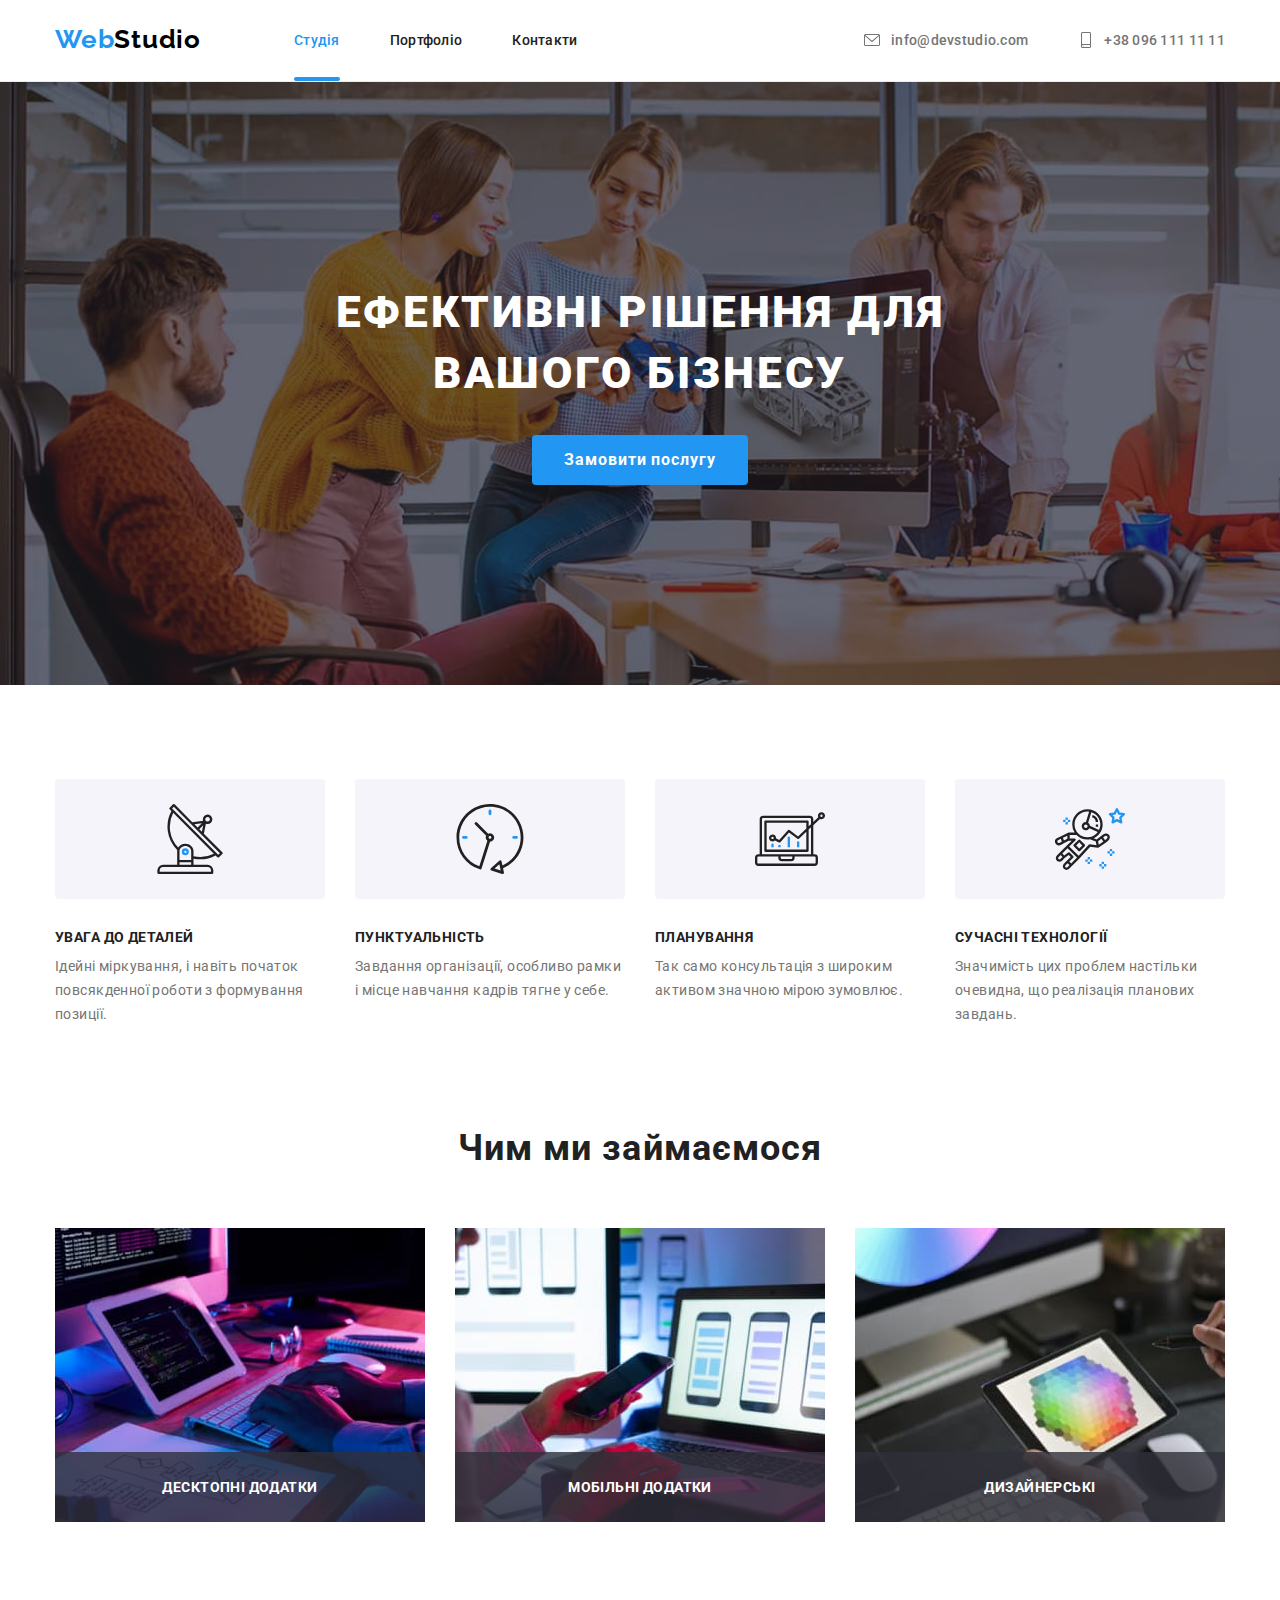
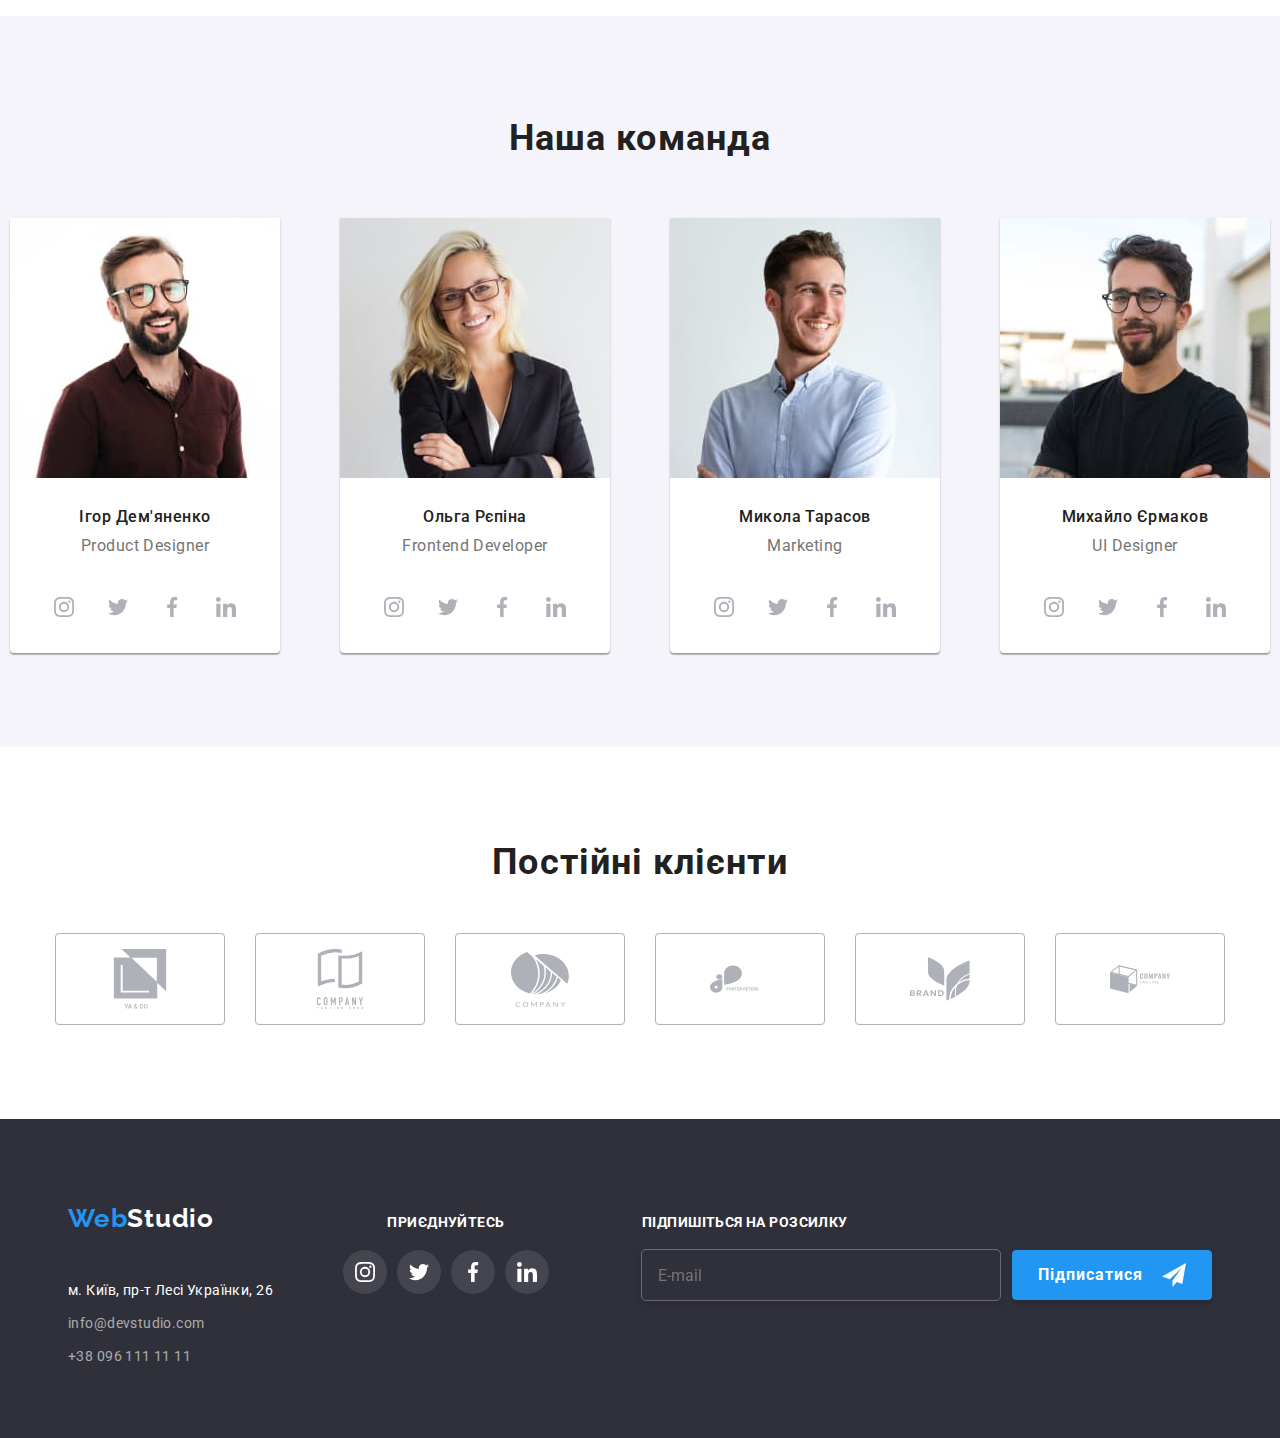
==== commit 7cd96fdb: "finaly fixed" ====
--- a/index.html
+++ b/index.html
@@ -28,7 +28,7 @@
         >
         <button
           type="button"
-          class="header__button is-open"
+          class="header__button"
           aria-expanded="false"
           aria-controls="conteiner__menu"
           data-menu-button
@@ -54,7 +54,9 @@
           <nav class="header__main-mobile">
             <ul class="utilited-ul nav-mobile">
               <li class="nav__item-mobile">
-                <a href="./index.html" class="nav__link-mobile">Студія</a>
+                <a href="./index.html" class="nav__link-mobile mobile-active"
+                  >Студія</a
+                >
               </li>
               <li class="nav__item">
                 <a
--- a/css/main.min.css
+++ b/css/main.min.css
@@ -1 +1 @@
-html{-webkit-box-sizing:border-box;box-sizing:border-box}*,*::before,*::after{-webkit-box-sizing:inherit;box-sizing:inherit}body{background-color:#fff;color:#757575;font-family:Roboto,sans-serif;font-weight:400;font-size:16px;line-height:1.17;letter-spacing:.03em}h1,h2,h3,h4,h5,h6,p,ul{padding:0px;margin:0px}a,ul{list-style:none;color:currentColor}img{display:block;margin:0px}button,a{cursor:pointer}.container{padding-left:15px;padding-right:15px;margin-left:auto;margin-right:auto}@media screen and (min-width: 480px){.container{max-width:480px}}@media screen and (min-width: 768px){.container{max-width:768px}}@media screen and (min-width: 1200px){.container{max-width:1200px}}.button{border-radius:4px;padding:6px 22px;display:inline-block;border:0px;color:#212121;background-color:#f5f4fa;cursor:pointer;font-weight:500;font-size:16px;line-height:1.62;text-align:center;letter-spacing:.03em;-webkit-transition:background-color 250ms cubic-bezier(0.4, 0, 0.2, 1);transition:background-color 250ms cubic-bezier(0.4, 0, 0.2, 1)}.section{margin-left:auto;margin-right:auto;padding-top:60px;padding-bottom:60px}@media screen and (min-width: 1200px){.section{padding-top:94px;padding-bottom:94px}}.logo{display:-webkit-box;display:-ms-flexbox;display:flex;margin-top:16px;margin-bottom:16px;text-decoration:none;letter-spacing:.03em;font-family:"Raleway";font-style:normal;font-weight:700;font-size:24px;line-height:1.6;letter-spacing:.03em}.logo__web{color:#2196f3}.logo__studio{color:#000}@media screen and (min-width: 768px){.logo{margin-right:87px}}@media screen and (min-width: 1200px){.logo{padding-top:0;padding-bottom:0;margin-top:0;margin-bottom:0;font-size:26px;line-height:1.2;padding-top:24px;padding-bottom:25px;margin-right:93px}}.logo-footer{display:inline-block;margin-bottom:20px;margin-top:0}.logo__studio-footer{color:#fff}.section__title{margin-bottom:30px;font-weight:700;font-size:28px;line-height:1.17;text-align:center;letter-spacing:.03em;color:#212121}@media screen and (min-width: 1200px){.section__title{font-size:36px;line-height:1.6;margin-bottom:50px}}.header{position:relative;z-index:1;border-bottom:1px solid #ececec}@media screen and (min-width: 768px){.header{display:-webkit-box;display:-ms-flexbox;display:flex;-webkit-box-align:center;-ms-flex-align:center;align-items:center;-webkit-box-pack:justify;-ms-flex-pack:justify;justify-content:space-between}}@media screen and (min-width: 768px){.header__main{display:-webkit-box;display:-ms-flexbox;display:flex}}.conteiner-header{width:100%;display:-webkit-box;display:-ms-flexbox;display:flex;-webkit-box-align:center;-ms-flex-align:center;align-items:center;-webkit-box-pack:justify;-ms-flex-pack:justify;justify-content:space-between;min-height:60px}@media screen and (min-width: 768px){.conteiner-header{margin-left:auto;margin-right:auto;padding-right:15px;padding-left:15px;background-color:#fff}}.icon_menu{-webkit-transition:fill 250ms cubic-bezier(0.165, 0.84, 0.44, 1);transition:fill 250ms cubic-bezier(0.165, 0.84, 0.44, 1)}.container__menu{display:none;position:absolute;top:0;left:0;z-index:999}@media screen and (max-width: 767.98px){.container__menu{padding:0px 40px 48px;background-color:#fff;width:100vw;height:100vh;display:-webkit-box;display:-ms-flexbox;display:flex;-webkit-box-orient:vertical;-webkit-box-direction:normal;-ms-flex-direction:column;flex-direction:column;-webkit-box-pack:justify;-ms-flex-pack:justify;justify-content:space-between}}.container__menu{display:none}.container__menu.is-open{display:-webkit-box;display:-ms-flexbox;display:flex}.header__button{position:absolute;display:-webkit-inline-box;display:-ms-inline-flexbox;display:inline-flex;padding:0;margin-left:auto;background-color:rgba(0,0,0,0);border:0;top:10px;right:15px;z-index:1000}.header__button .icon-close_menu{display:none}.header__button.is-open .icon-close_menu{display:block}.header__button.is-open .icon-menu{display:none}.header__button:hover .icon-menu,.header__button:focus .icon-menu{fill:#2196f3}@media screen and (min-width: 768px){.header__button{display:none}}.nav-mobile{font-style:normal;font-weight:500;font-size:40px;line-height:1.17;letter-spacing:.02em;list-style:none;color:#212121;margin-top:48px}.nav__link-mobile{display:block;text-decoration:none;margin-bottom:32px;-webkit-transition:color 250ms cubic-bezier(0.19, 1, 0.22, 1);transition:color 250ms cubic-bezier(0.19, 1, 0.22, 1)}.nav__link-mobile:hover,.nav__link-mobile:focus{color:#2196f3}.contact-social{display:-webkit-box;display:-ms-flexbox;display:flex;-webkit-box-orient:vertical;-webkit-box-direction:normal;-ms-flex-direction:column;flex-direction:column}.contact__link-mobile{display:block;margin-bottom:32px;font-style:normal;font-weight:500;font-size:34px;line-height:1.17;text-decoration:none;letter-spacing:.02em;color:#2196f3}.contact__mail-mobile{display:block;margin-bottom:64px;font-style:normal;font-weight:500;font-size:24px;line-height:28px;letter-spacing:.02em;text-decoration:none;color:#212121}.menu_social{display:-webkit-inline-box;display:-ms-inline-flexbox;display:inline-flex;gap:10px;font-style:normal;font-weight:500;font-size:18px;line-height:1.22;letter-spacing:.02em;text-decoration:none;color:#2196f3}.menu_social-item{text-decoration:none;display:block;border-left:1px solid rgba(33,33,33,.2);padding-left:10px}.menu_social-item-inst{text-decoration:none}.nav{display:none}@media screen and (min-width: 768px){.nav{display:-webkit-box;display:-ms-flexbox;display:flex;gap:50px}}@media screen and (min-width: 1200px){.nav{display:-webkit-box;display:-ms-flexbox;display:flex}}.nav__link{display:none}@media screen and (min-width: 768px){.nav__link{display:block;padding-top:32px;padding-bottom:32px;color:#212121;font-weight:500;font-size:14px;line-height:1.2;letter-spacing:.02em;text-decoration:none;-webkit-transition-property:color;transition-property:color;-webkit-transition-duration:250ms;transition-duration:250ms;-webkit-transition-timing-function:cubic-bezier(0.4, 0, 0.2, 1);transition-timing-function:cubic-bezier(0.4, 0, 0.2, 1)}.nav__link:hover,.nav__link:focus{color:#2196f3}}.nav__link-active{display:none}@media screen and (min-width: 768px){.nav__link-active{display:block;color:#2196f3;position:relative}.nav__link-active::after{position:absolute;content:"";display:block;width:100%;height:4px;background-color:#2196f3;left:0;bottom:0;border-radius:2px}}@media screen and (min-width: 768px){.contact{text-decoration:none;font-style:normal;font-weight:500;font-size:12px;line-height:1.16;letter-spacing:.02em;color:#757575}}@media screen and (min-width: 1200px){.contact{font-weight:500;font-size:14px;line-height:1.2;letter-spacing:.02em}}.contact__item{display:none}@media screen and (min-width: 768px){.contact__item{display:block}}@media screen and (min-width: 1200px){.contact__item{display:-webkit-box;display:-ms-flexbox;display:flex;-webkit-box-align:center;-ms-flex-align:center;align-items:center;-webkit-box-pack:center;-ms-flex-pack:center;justify-content:center;color:#757575}}.contact__link{display:-webkit-box;display:-ms-flexbox;display:flex;text-decoration:none;-webkit-transition:color 250ms cubic-bezier(0.4, 0, 0.2, 1);transition:color 250ms cubic-bezier(0.4, 0, 0.2, 1)}.contact__link:hover,.contact__link:focus{color:#2196f3}@media screen and (min-width: 768px){.contact__link{display:blocki}}.contact-footer{color:rgba(255,255,255,.6);margin-bottom:9px;text-decoration:none;font-style:normal;font-weight:400;line-height:1.7;letter-spacing:.03em;margin-top:9px;-webkit-transition:color 250ms cubic-bezier(0.4, 0, 0.2, 1);transition:color 250ms cubic-bezier(0.4, 0, 0.2, 1)}.contact-footer:hover,.contact-footer:focus{color:#2196f3}@media screen and (min-width: 1200px){.contact-footer{display:-webkit-box;display:-ms-flexbox;display:flex}}.contact-footer-item{margin-top:9px}.contact-header{display:none}@media screen and (min-width: 768px){.contact-header{display:block;margin-left:auto;text-decoration:none}}@media screen and (min-width: 1200px){.contact-header{display:-webkit-box;display:-ms-flexbox;display:flex;-webkit-box-align:center;-ms-flex-align:center;align-items:center;-webkit-box-pack:center;-ms-flex-pack:center;justify-content:center;-ms-flex-item-align:center;align-self:center}}.contact__mail-icon{fill:#757575;margin-right:10px;width:18px;height:16px;-webkit-transition:fill 250ms cubic-bezier(0.4, 0, 0.2, 1);transition:fill 250ms cubic-bezier(0.4, 0, 0.2, 1)}.contact__link:hover .contact__mail-icon,.contact__link:focus .contact__mail-icon{fill:#2196f3}.contact__tel-icon{fill:#757575;margin-right:10px;width:16px;height:18px;-webkit-transition:fill 250ms cubic-bezier(0.4, 0, 0.2, 1);transition:fill 250ms cubic-bezier(0.4, 0, 0.2, 1)}.contact__link:hover .contact__tel-icon,.contact__link:focus .contact__tel-icon{fill:#2196f3}@media screen and (min-width: 1200px){.contact__tel-icon{margin-left:50px}}.hero{background-color:#2f303a;background-repeat:no-repeat;background-size:cover;text-align:center}@media screen and (min-width: 1200px){.hero{background-image:-webkit-gradient(linear, left top, right top, from(rgba(47, 48, 58, 0.4)), to(rgba(47, 48, 58, 0.4))),url("../image/desktop.jpg");background-image:linear-gradient(to right, rgba(47, 48, 58, 0.4), rgba(47, 48, 58, 0.4)),url("../image/desktop.jpg")}}@media screen and (min-width: 1200px)and (min-device-pixel-ratio: 2),screen and (min-width: 1200px)and (-webkit-min-device-pixel-ratio: 2),screen and (min-width: 1200px)and (min-resolution: 192dpi),screen and (min-width: 1200px)and (min-resolution: 2dppx){.hero{background-image:url("../image/desktop2.jpg")}}@media screen and (min-width: 768px){.hero{background-image:-webkit-gradient(linear, left top, right top, from(rgba(47, 48, 58, 0.4)), to(rgba(47, 48, 58, 0.4))),url("../image/tablet.jpg");background-image:linear-gradient(to right, rgba(47, 48, 58, 0.4), rgba(47, 48, 58, 0.4)),url("../image/tablet.jpg")}}@media screen and (min-width: 768px)and (min-device-pixel-ratio: 2),screen and (min-width: 768px)and (-webkit-min-device-pixel-ratio: 2),screen and (min-width: 768px)and (min-resolution: 192dpi),screen and (min-width: 768px)and (min-resolution: 2dppx){.hero{background-image:url("../image/tablet2.jpg")}}@media screen and (max-width: 767.98px){.hero{background-image:-webkit-gradient(linear, left top, right top, from(rgba(47, 48, 58, 0.4)), to(rgba(47, 48, 58, 0.4))),url("../image/mobile.jpg");background-image:linear-gradient(to right, rgba(47, 48, 58, 0.4), rgba(47, 48, 58, 0.4)),url("../image/mobile.jpg")}}@media screen and (max-width: 767.98px)and (min-device-pixel-ratio: 2),screen and (max-width: 767.98px)and (-webkit-min-device-pixel-ratio: 2),screen and (max-width: 767.98px)and (min-resolution: 192dpi),screen and (max-width: 767.98px)and (min-resolution: 2dppx){.hero{background-image:url("../image/mobile2.jpg")}}.hero .container{padding-top:118px;padding-bottom:118px}@media screen and (min-width: 1200px){.hero .container{padding-top:200px;padding-bottom:200px}}.hero__button{padding:10px 24px;font-weight:700;line-height:1.88;letter-spacing:.06em;color:#fff;background-color:#2196f3}@media screen and (min-width: 1200px){.hero__button{padding:10px 32px}}.hero__title{display:-webkit-box;display:-ms-flexbox;display:flex;-ms-flex-wrap:wrap;flex-wrap:wrap;font-weight:900;font-size:26px;line-height:1.62;text-align:center;letter-spacing:.06em;text-transform:uppercase;color:#fff;margin-bottom:30px;width:360px;margin-right:auto;margin-left:auto}@media screen and (min-width: 1200px){.hero__title{font-size:44px;line-height:1.4;width:696px}}@media screen and (min-width: 1200px){.feautres{padding-bottom:0px}}.benefits{font-weight:400;font-size:14px;line-height:1.7;letter-spacing:.03em;background-color:#fff}@media screen and (min-width: 768px){.benefits{display:-webkit-box;display:-ms-flexbox;display:flex;-webkit-box-pack:center;-ms-flex-pack:center;justify-content:center;-ms-flex-wrap:wrap;flex-wrap:wrap;gap:30px}}@media screen and (max-width: 768px){.benefits__item:not(:last-child){margin-bottom:30px}}.benefits__title{margin-bottom:10px;font-weight:700;font-size:14px;line-height:16px;letter-spacing:.03em;text-transform:uppercase;color:#212121}.benefits__text{font-weight:400;font-size:14px;line-height:1.7;letter-spacing:.03em;color:#757575}@media screen and (min-width: 1200px){.benefits__text{width:270px}}@media screen and (max-width: 1200px){.benefits__text{width:350px}}.benefits__icon{display:-webkit-box;display:-ms-flexbox;display:flex;-webkit-box-pack:center;-ms-flex-pack:center;justify-content:center;-webkit-box-align:center;-ms-flex-align:center;align-items:center;width:100%;height:120px;background-color:#f5f4fa;border-radius:4px;margin-bottom:30px}.benefits__icon-size{width:70px;height:70px}@media screen and (min-width: 768px){.benefits__icon{width:350px;height:120px}}@media screen and (min-width: 1200px){.benefits__icon{width:270px;height:120px}}@media screen and (max-width: 1199px){.works{display:none}}@media screen and (min-width: 1200px){.works{display:block}}.works__list{display:-webkit-box;display:-ms-flexbox;display:flex;-ms-flex-item-align:center;align-self:center;-webkit-box-pack:center;-ms-flex-pack:center;justify-content:center;gap:30px}.works__item{display:-webkit-box;display:-ms-flexbox;display:flex;-webkit-box-pack:center;-ms-flex-pack:center;justify-content:center;-webkit-box-align:center;-ms-flex-align:center;align-items:center}.works__wrapper{position:relative}.works__overlay{position:absolute;content:"";width:370px;height:70px;background:rgba(47,48,58,.8);bottom:0;display:-webkit-box;display:-ms-flexbox;display:flex;-webkit-box-pack:center;-ms-flex-pack:center;justify-content:center;-webkit-box-align:center;-ms-flex-align:center;align-items:center}.works__overlay__text{font-weight:700;font-size:14px;line-height:16px;text-align:center;letter-spacing:.03em;text-transform:uppercase;color:#fff}.section-team{background-color:#f5f4fa}@media screen and (min-width: 1200px){.section-team{padding-bottom:94px}}@media screen and (min-width: 768px){.team{display:-webkit-box;display:-ms-flexbox;display:flex;-webkit-box-pack:center;-ms-flex-pack:center;justify-content:center;-ms-flex-wrap:wrap;flex-wrap:wrap;gap:30px}}@media screen and (min-width: 1200px){.team{-ms-flex-wrap:nowrap;flex-wrap:nowrap}}.team__photo{display:block}@media screen and (max-width: 767px){.team__photo{max-width:450px}}@media screen and (max-width: 1199px){.team__photo{width:354px}}.team__li{background:#fff;-webkit-box-shadow:0px 1px 3px rgba(0,0,0,.12),0px 1px 1px rgba(0,0,0,.14),0px 2px 1px rgba(0,0,0,.2);box-shadow:0px 1px 3px rgba(0,0,0,.12),0px 1px 1px rgba(0,0,0,.14),0px 2px 1px rgba(0,0,0,.2);border-radius:0px 0px 4px 4px}@media screen and (max-width: 767px){.team__li{margin-right:auto;margin-left:auto;margin-bottom:30px}}@media screen and (max-width: 767px){.team__li{width:450px}}@media screen and (max-width: 1199px){.team__li{width:354px}}.team__title{margin-top:30px;margin-bottom:10px;font-weight:500;font-size:16px;line-height:1.18;text-align:center;letter-spacing:.03em;color:#212121}@media screen and (max-width: 767px){.team__title{width:450px}}@media screen and (max-width: 1199px){.team__title{width:354px}}.team__text{text-align:center;margin-bottom:30px}@media screen and (max-width: 767px){.team__text{width:450px}}@media screen and (max-width: 1199px){.team__text{width:354px}}@media screen and (min-width: 1200px){.team__li+.team__li{margin-left:30px}}.social-list{display:-webkit-box;display:-ms-flexbox;display:flex;-webkit-box-pack:center;-ms-flex-pack:center;justify-content:center;-ms-flex-item-align:center;align-self:center;margin-left:auto;margin-right:auto;gap:10px;list-style:none}.social{display:-webkit-box;display:-ms-flexbox;display:flex;gap:10px}.social-li{display:-webkit-box;display:-ms-flexbox;display:flex}.social-link{display:-webkit-box;display:-ms-flexbox;display:flex;-webkit-box-pack:center;-ms-flex-pack:center;justify-content:center;-webkit-box-align:center;-ms-flex-align:center;align-items:center;background-color:rgba(0,0,0,0);border-radius:50%;width:44px;height:44px;-webkit-transition:background-color 250ms cubic-bezier(0.4, 0, 0.2, 1);transition:background-color 250ms cubic-bezier(0.4, 0, 0.2, 1)}.social-link:hover,.social-link:focus{background-color:#2196f3}.social-ikon-item{width:20px;height:20px;fill:#afb1b8;-webkit-transition:fill 250ms cubic-bezier(0.4, 0, 0.2, 1);transition:fill 250ms cubic-bezier(0.4, 0, 0.2, 1)}.social-link:hover .social-ikon-item,.social-link:focus .social-ikon-item{fill:#fff}@media screen and (max-width: 767px){.clients{margin-right:auto;margin-left:auto}}.clients-title{font-weight:700;font-size:36px;line-height:42px;text-align:center;letter-spacing:.03em;color:#212121;margin-bottom:50px}.clients-list{display:-webkit-box;display:-ms-flexbox;display:flex;list-style:none;gap:30px}@media screen and (max-width: 1200px){.clients-list{-ms-flex-wrap:wrap;flex-wrap:wrap}}.clients-item{display:-webkit-box;display:-ms-flexbox;display:flex;-webkit-box-pack:center;-ms-flex-pack:center;justify-content:center;-webkit-box-align:center;-ms-flex-align:center;align-items:center;width:calc((100% - 30px)/2)}@media screen and (min-width: 768px){.clients-item{width:calc((100% - 60px)/3)}}@media screen and (min-width: 1200px){.clients-item{width:calc((100% - 150px)/6)}}.clients-link{display:-webkit-box;display:-ms-flexbox;display:flex;-webkit-box-pack:center;-ms-flex-pack:center;justify-content:center;-webkit-box-align:center;-ms-flex-align:center;align-items:center;width:100%;height:92px;border:1px solid #afb1b8;border-radius:4px;-webkit-transition:border 250ms cubic-bezier(0.4, 0, 0.2, 1);transition:border 250ms cubic-bezier(0.4, 0, 0.2, 1)}.clients-link:focus,.clients-link:hover{border:1px solid #2196f3}.client-ikon-item{width:106px;height:60px;fill:#afb1b8;-webkit-transition:fill 250ms cubic-bezier(0.4, 0, 0.2, 1);transition:fill 250ms cubic-bezier(0.4, 0, 0.2, 1)}.clients-item:focus .client-ikon-item,.clients-item:hover .client-ikon-item{fill:#2196f3}.container-footer{padding-left:15px;padding-right:15px;padding-top:60px;padding-bottom:60px}@media screen and (min-width: 768px){.container-footer{display:-webkit-inline-box;display:-ms-inline-flexbox;display:inline-flex;-webkit-box-align:baseline;-ms-flex-align:baseline;align-items:baseline;gap:60px;-ms-flex-wrap:wrap;flex-wrap:wrap;-webkit-box-pack:justify;-ms-flex-pack:justify;justify-content:space-between}}@media screen and (min-width: 1200px){.container-footer{gap:94px;-ms-flex-wrap:nowrap;flex-wrap:nowrap}}.footer{background-color:#2f303a;margin-left:auto;margin-right:auto}@media screen and (min-width: 1200px){.footer{display:-webkit-box;display:-ms-flexbox;display:flex}}@media screen and (min-width: 768px){.footer{display:-webkit-box;display:-ms-flexbox;display:flex;-webkit-box-pack:justify;-ms-flex-pack:justify;justify-content:space-between}}.adress{color:#fff;font-style:normal;font-weight:400;font-size:14px;line-height:1.7;letter-spacing:.03em;text-decoration:none;-webkit-transition:color 250ms cubic-bezier(0.4, 0, 0.2, 1);transition:color 250ms cubic-bezier(0.4, 0, 0.2, 1)}.adress:hover,.adress:focus{color:#2196f3}@media screen and (min-width: 1200px){.adress{display:-webkit-box;display:-ms-flexbox;display:flex}}.footer-contacts{display:-webkit-box;display:-ms-flexbox;display:flex;-webkit-box-orient:vertical;-webkit-box-direction:normal;-ms-flex-direction:column;flex-direction:column}@media screen and (max-width: 1200px){.footer-contacts{text-align:center}}.add{fill:#fff}.add-title{margin-bottom:20px;font-weight:700;font-size:14px;line-height:16px;letter-spacing:.03em;text-transform:uppercase;color:#fff}.footer-add{text-align:center}@media screen and (max-width: 1200px){.footer-add{margin-bottom:60px}}@media screen and (min-width: 1200px){.footer-add{display:-webkit-box;display:-ms-flexbox;display:flex;-webkit-box-orient:vertical;-webkit-box-direction:normal;-ms-flex-direction:column;flex-direction:column}}@media screen and (max-width: 1200px){.footer-add .social{display:-webkit-box;display:-ms-flexbox;display:flex;-webkit-box-pack:center;-ms-flex-pack:center;justify-content:center}}.social-link-add{background-color:rgba(255,255,255,.1)}.footer-subscription{margin-left:auto;margin-right:auto}@media screen and (min-width: 1200px){.footer-subscription{display:-webkit-box;display:-ms-flexbox;display:flex;-webkit-box-orient:vertical;-webkit-box-direction:normal;-ms-flex-direction:column;flex-direction:column}}@media screen and (min-width: 1200px){.form-subscription{display:-webkit-box;display:-ms-flexbox;display:flex;-ms-flex-wrap:nowrap;flex-wrap:nowrap}}.subscription-title{font-weight:700;font-size:14px;line-height:16px;letter-spacing:.03em;text-transform:uppercase;color:#fff;margin-bottom:20px}@media screen and (max-width: 1200px){.subscription-title{text-align:center}}.input-subscription{display:block;width:100%;height:50px;background-color:#2f303a;outline:1px solid rgba(255,255,255,.3);-webkit-filter:drop-shadow(0px 4px 4px rgba(0, 0, 0, 0.15));filter:drop-shadow(0px 4px 4px rgba(0, 0, 0, 0.15));border:0;border-radius:4px;color:#f5f4fa;padding-left:16px}@media screen and (max-width: 1200px){.input-subscription{margin-left:auto;margin-right:auto}}@media screen and (min-width: 768px){.input-subscription{width:358px;margin-right:12px}}.subscription-button{display:-webkit-box;display:-ms-flexbox;display:flex;-webkit-box-pack:space-evenly;-ms-flex-pack:space-evenly;justify-content:space-evenly;-webkit-box-align:center;-ms-flex-align:center;align-items:center;width:200px;height:50px;-webkit-box-shadow:0px 4px 4px rgba(0,0,0,.15);box-shadow:0px 4px 4px rgba(0,0,0,.15);border-radius:4px;border:1px solid #2196f3;font-weight:700;font-size:16px;line-height:1.88;text-align:center;letter-spacing:.06em;color:#fff;background-color:#2196f3}@media screen and (max-width: 1200px){.subscription-button{margin-top:20px}}@media screen and (max-width: 1200px){.subscription-button{margin-left:auto;margin-right:auto}}.subscription-icon{top:0;left:0;width:24px;height:24px;fill:#fff}.backdrop{z-index:1200;position:fixed;top:0;left:0;width:100%;height:100%;background-color:rgba(0,0,0,.2);-webkit-transition:opacity 1000ms cubic-bezier(0.075, 0.82, 0.165, 1);transition:opacity 1000ms cubic-bezier(0.075, 0.82, 0.165, 1)}@media screen and (max-width: 768px){.backdrop{padding:93px 15px 94px;overflow-y:scroll}}.is-hidden{opacity:0;pointer-events:none}.hero-modal{display:-webkit-box;display:-ms-flexbox;display:flex;-webkit-box-pack:center;-ms-flex-pack:center;justify-content:center;-webkit-box-align:center;-ms-flex-align:center;align-items:center;top:50%;left:50%;-webkit-transform:translate(-50%, -50%);transform:translate(-50%, -50%);z-index:12000;height:581px;max-width:450px;padding:40px;background-color:#fff;-webkit-box-shadow:0px 1px 3px rgba(0,0,0,.12),0px 1px 1px rgba(0,0,0,.14),0px 2px 1px rgba(0,0,0,.2);box-shadow:0px 1px 3px rgba(0,0,0,.12),0px 1px 1px rgba(0,0,0,.14),0px 2px 1px rgba(0,0,0,.2);border-radius:4px;position:relative;-webkit-transition:-webkit-transform 1000ms cubic-bezier(0.075, 0.82, 0.165, 1);transition:-webkit-transform 1000ms cubic-bezier(0.075, 0.82, 0.165, 1);transition:transform 1000ms cubic-bezier(0.075, 0.82, 0.165, 1);transition:transform 1000ms cubic-bezier(0.075, 0.82, 0.165, 1), -webkit-transform 1000ms cubic-bezier(0.075, 0.82, 0.165, 1)}@media screen and (min-width: 1200px){.hero-modal{position:absolute;top:50%;left:50%;-webkit-transform:translate(-50%, -50%);transform:translate(-50%, -50%);max-width:521px}}.close-btn{display:-webkit-box;display:-ms-flexbox;display:flex;-webkit-box-pack:center;-ms-flex-pack:center;justify-content:center;-webkit-box-align:center;-ms-flex-align:center;align-items:center;margin-left:auto;position:absolute;top:8px;right:8px;width:30px;height:30px;border:1px solid rgba(0,0,0,.1);border-radius:50%;background-color:#fff;-webkit-transition-property:fill;transition-property:fill;-webkit-transition-duration:250ms;transition-duration:250ms;-webkit-transition-timing-function:cubic-bezier(0.4, 0, 0.2, 1);transition-timing-function:cubic-bezier(0.4, 0, 0.2, 1)}.close-icon{width:18px;height:18px}.close-btn:hover .close-icon,.close-btn:focus .close-icon{fill:#2196f3}.group-request{display:block}.request{width:100%;height:100%;display:-webkit-box;display:-ms-flexbox;display:flex;-webkit-box-orient:vertical;-webkit-box-direction:normal;-ms-flex-direction:column;flex-direction:column;font-weight:400;font-size:12px;line-height:1.2;letter-spacing:.01em;color:#757575}.request-item{display:-webkit-box;display:-ms-flexbox;display:flex;-webkit-box-orient:vertical;-webkit-box-direction:normal;-ms-flex-direction:column;flex-direction:column;margin-bottom:10px;position:relative}.request-input{display:block;height:40px;border:1px solid rgba(33,33,33,.2);border-radius:4px;padding-left:42px;-webkit-transition:outline-color 250ms cubic-bezier(0.455, 0.03, 0.515, 0.955);transition:outline-color 250ms cubic-bezier(0.455, 0.03, 0.515, 0.955);margin-top:4px}.request-input:focus{outline-color:#2196f3}.request-title{margin-bottom:12px;font-weight:700;font-size:20px;line-height:1.5;text-align:center;letter-spacing:.03em;color:#212121}@media screen and (min-width: 1200px){.request-title{line-height:1.15}}.input-icon{position:absolute;width:18px;height:18px;bottom:12px;left:12px;display:block;fill:#212121}.request-input:focus+.input-icon{fill:#2196f3}.text-commit{display:block;margin-top:4px;max-width:448px;height:120px;padding:12px 16px;border-radius:4px;border:1px solid rgba(33,33,33,.2);border-radius:4px;resize:none;-webkit-transition:outline-color 250ms cubic-bezier(0.455, 0.03, 0.515, 0.955);transition:outline-color 250ms cubic-bezier(0.455, 0.03, 0.515, 0.955)}.text-commit:focus{outline-color:#2196f3}.request-agree{display:-webkit-box;display:-ms-flexbox;display:flex;-webkit-box-pack:center;-ms-flex-pack:center;justify-content:center;-webkit-box-align:center;-ms-flex-align:center;align-items:center;font-weight:400;font-size:14px;line-height:1.7;letter-spacing:.03em;color:#757575;margin-bottom:34px}.agree-icon{display:block;width:16px;height:15px;outline:2px solid #212121;margin-right:7px;border-radius:4px}.agree-text{display:block}.agree-input:checked+.agree-icon{background-color:#2196f3;background-image:url("./image/check.svg");background-size:contain;outline:none;background-repeat:no-repeat;background-origin:border-box}.agree-input{--webkit-appearance: none;--moz-appearance: none;-webkit-appearance:none;-moz-appearance:none;appearance:none;position:absolute}.agree-link{color:#2196f3;border-bottom:1px solid #2196f3;text-decoration:none}.request-btn{display:block;width:200px;max-height:50px;margin-left:auto;margin-right:auto;background:#2196f3;border:1px solid #2196f3;-webkit-box-shadow:0px 4px 4px rgba(0,0,0,.15);box-shadow:0px 4px 4px rgba(0,0,0,.15);border-radius:4px;font-weight:700;font-size:16px;line-height:1,8;text-align:center;letter-spacing:.06em;color:#fff;-webkit-transition:background-color 250ms cubic-bezier(0.455, 0.03, 0.515, 0.955),-webkit-box-shadow 250ms cubic-bezier(0.455, 0.03, 0.515, 0.955);transition:background-color 250ms cubic-bezier(0.455, 0.03, 0.515, 0.955),-webkit-box-shadow 250ms cubic-bezier(0.455, 0.03, 0.515, 0.955);transition:background-color 250ms cubic-bezier(0.455, 0.03, 0.515, 0.955),box-shadow 250ms cubic-bezier(0.455, 0.03, 0.515, 0.955);transition:background-color 250ms cubic-bezier(0.455, 0.03, 0.515, 0.955),box-shadow 250ms cubic-bezier(0.455, 0.03, 0.515, 0.955),-webkit-box-shadow 250ms cubic-bezier(0.455, 0.03, 0.515, 0.955)}.request-btn:hover{background-color:#188ce8;-webkit-box-shadow:0px 1px 3px rgba(0,0,0,.12),0px 1px 1px rgba(0,0,0,.14),0px 2px 1px rgba(0,0,0,.2);box-shadow:0px 1px 3px rgba(0,0,0,.12),0px 1px 1px rgba(0,0,0,.14),0px 2px 1px rgba(0,0,0,.2)}.buttons-portfolio{display:-webkit-box;display:-ms-flexbox;display:flex;gap:8px;-webkit-box-pack:center;-ms-flex-pack:center;justify-content:center;margin-bottom:50px;margin-left:auto;margin-right:auto;-webkit-transition:color 250ms cubic-bezier(0.47, 0, 0.745, 0.715),background-color 250ms cubic-bezier(0.47, 0, 0.745, 0.715);transition:color 250ms cubic-bezier(0.47, 0, 0.745, 0.715),background-color 250ms cubic-bezier(0.47, 0, 0.745, 0.715)}.buttons-portfolio .button:hover,.buttons-portfolio .button:focus{color:#fff;background-color:#2196f3}.portfolio{display:-webkit-box;display:-ms-flexbox;display:flex;-ms-flex-wrap:wrap;flex-wrap:wrap;gap:30px 30px}.portfolio-text{font-weight:400;font-size:16px;line-height:1.88;letter-spacing:.03em;background:#fff;border-left:1px solid #eee;border-right:1px solid #eee;border-bottom:1px solid #eee;padding:24px 20px;width:370px}.portfolio-element{max-width:calc((100% - 60px)/3);border-bottom:1px solid #eee;display:block;cursor:pointer}.portfolio .title{color:#212121;font-weight:700;font-size:18px;line-height:2;letter-spacing:.06em;margin-bottom:4px}.portfolio-link{display:block}.portfolio-link:hover,.portfolio-link:focus{-webkit-box-shadow:0px 1px 1px rgba(0,0,0,.12),0px 4px 4px rgba(0,0,0,.06),1px 4px 6px rgba(0,0,0,.16);box-shadow:0px 1px 1px rgba(0,0,0,.12),0px 4px 4px rgba(0,0,0,.06),1px 4px 6px rgba(0,0,0,.16)}.portfolio-before{position:relative;overflow:hidden}.portfolio-before::before{display:block;content:" ";background-color:rgba(33,150,243,.9);position:absolute;width:100%;height:100%;top:100%;-webkit-transition:-webkit-transform 550ms cubic-bezier(0.075, 0.82, 0.165, 1);transition:-webkit-transform 550ms cubic-bezier(0.075, 0.82, 0.165, 1);transition:transform 550ms cubic-bezier(0.075, 0.82, 0.165, 1);transition:transform 550ms cubic-bezier(0.075, 0.82, 0.165, 1), -webkit-transform 550ms cubic-bezier(0.075, 0.82, 0.165, 1)}.portfolio-before-text{color:#fff;font-weight:400;font-size:18px;line-height:1,56;letter-spacing:.03em}.portfolio-link:hover .portfolio-before::before,.portfolio-link:focus .portfolio-before::before{-webkit-transform:translateY(-100%);transform:translateY(-100%)}.text-o{position:absolute;left:0;padding:63px 24px;opacity:0;top:100%;-webkit-transition:opacity 250ms cubic-bezier(0.075, 0.82, 0.165, 1),-webkit-transform 250ms cubic-bezier(0.075, 0.82, 0.165, 1);transition:opacity 250ms cubic-bezier(0.075, 0.82, 0.165, 1),-webkit-transform 250ms cubic-bezier(0.075, 0.82, 0.165, 1);transition:transform 250ms cubic-bezier(0.075, 0.82, 0.165, 1),opacity 250ms cubic-bezier(0.075, 0.82, 0.165, 1);transition:transform 250ms cubic-bezier(0.075, 0.82, 0.165, 1),opacity 250ms cubic-bezier(0.075, 0.82, 0.165, 1),-webkit-transform 250ms cubic-bezier(0.075, 0.82, 0.165, 1)}.portfolio-link:hover .text-o,.portfolio-link:focus .text-o{opacity:1;-webkit-transform:translateY(-100%);transform:translateY(-100%)}/*# sourceMappingURL=main.min.css.map */+html{-webkit-box-sizing:border-box;box-sizing:border-box}*,*::before,*::after{-webkit-box-sizing:inherit;box-sizing:inherit}body{background-color:#fff;color:#757575;font-family:Roboto,sans-serif;font-weight:400;font-size:16px;line-height:1.17;letter-spacing:.03em}body.no-scroll{overflow:hidden}h1,h2,h3,h4,h5,h6,p,ul{padding:0px;margin:0px}a,ul{list-style:none;color:currentColor}img{display:block;margin:0px}button,a{cursor:pointer}.container{padding-left:15px;padding-right:15px;margin-left:auto;margin-right:auto}@media screen and (min-width: 480px){.container{max-width:480px}}@media screen and (min-width: 768px){.container{max-width:768px}}@media screen and (min-width: 1200px){.container{max-width:1200px}}.button{border-radius:4px;padding:6px 22px;display:inline-block;border:0px;color:#212121;background-color:#f5f4fa;cursor:pointer;font-weight:500;font-size:16px;line-height:1.62;text-align:center;letter-spacing:.03em;-webkit-transition:background-color 250ms cubic-bezier(0.4, 0, 0.2, 1);transition:background-color 250ms cubic-bezier(0.4, 0, 0.2, 1)}.section{margin-left:auto;margin-right:auto;padding-top:60px;padding-bottom:60px}@media screen and (min-width: 1200px){.section{padding-top:94px;padding-bottom:94px}}.logo{display:-webkit-box;display:-ms-flexbox;display:flex;margin-top:16px;margin-bottom:16px;text-decoration:none;letter-spacing:.03em;font-family:"Raleway";font-style:normal;font-weight:700;font-size:24px;line-height:1.6;letter-spacing:.03em}.logo__web{color:#2196f3}.logo__studio{color:#000}@media screen and (min-width: 768px){.logo{margin-right:87px}}@media screen and (min-width: 1200px){.logo{padding-top:0;padding-bottom:0;margin-top:0;margin-bottom:0;font-size:26px;line-height:1.2;padding-top:24px;padding-bottom:25px;margin-right:93px}}.logo-footer{display:inline-block;margin-bottom:20px;margin-top:0;margin-right:0}.logo__studio-footer{color:#fff}.section__title{margin-bottom:30px;font-weight:700;font-size:28px;line-height:1.17;text-align:center;letter-spacing:.03em;color:#212121}@media screen and (min-width: 1200px){.section__title{font-size:36px;line-height:1.6;margin-bottom:50px}}.header{position:relative;z-index:1;border-bottom:1px solid #ececec}@media screen and (min-width: 768px){.header{display:-webkit-box;display:-ms-flexbox;display:flex;-webkit-box-align:center;-ms-flex-align:center;align-items:center;-webkit-box-pack:justify;-ms-flex-pack:justify;justify-content:space-between}}@media screen and (min-width: 768px){.header__main{display:-webkit-box;display:-ms-flexbox;display:flex}}.conteiner-header{width:100%;display:-webkit-box;display:-ms-flexbox;display:flex;-webkit-box-align:center;-ms-flex-align:center;align-items:center;-webkit-box-pack:justify;-ms-flex-pack:justify;justify-content:space-between;min-height:60px}@media screen and (min-width: 768px){.conteiner-header{margin-left:auto;margin-right:auto;padding-right:15px;padding-left:15px;background-color:#fff}}.icon_menu{-webkit-transition:fill 250ms cubic-bezier(0.165, 0.84, 0.44, 1);transition:fill 250ms cubic-bezier(0.165, 0.84, 0.44, 1)}.container__menu{display:none}@media screen and (max-width: 767.98px){.container__menu{position:absolute;top:0;left:0;z-index:999;padding:0px 40px 48px;background-color:#fff;width:100vw;height:100vh;-webkit-box-orient:vertical;-webkit-box-direction:normal;-ms-flex-direction:column;flex-direction:column;-webkit-box-pack:justify;-ms-flex-pack:justify;justify-content:space-between}.container__menu.is-open{display:-webkit-box;display:-ms-flexbox;display:flex}}.header__button{position:absolute;display:-webkit-inline-box;display:-ms-inline-flexbox;display:inline-flex;padding:0;margin-left:auto;background-color:rgba(0,0,0,0);border:0;top:10px;right:15px;z-index:1000}.header__button .icon-close_menu{display:none}.header__button.is-open .icon-close_menu{display:block}.header__button.is-open .icon-menu{display:none}.header__button:hover .icon-menu,.header__button:focus .icon-menu{fill:#2196f3}@media screen and (min-width: 768px){.header__button{display:none}}.nav-mobile{font-style:normal;font-weight:500;font-size:40px;line-height:1.17;letter-spacing:.02em;list-style:none;color:#212121;margin-top:48px}.nav__link-mobile{display:block;text-decoration:none;margin-bottom:32px;-webkit-transition:color 250ms cubic-bezier(0.19, 1, 0.22, 1);transition:color 250ms cubic-bezier(0.19, 1, 0.22, 1)}.nav__link-mobile:hover,.nav__link-mobile:focus{color:#2196f3}.mobile-active{color:#2196f3}.contact-social{display:-webkit-box;display:-ms-flexbox;display:flex;-webkit-box-orient:vertical;-webkit-box-direction:normal;-ms-flex-direction:column;flex-direction:column}.contact__link-mobile{display:block;margin-bottom:32px;font-style:normal;font-weight:500;font-size:34px;line-height:1.17;text-decoration:none;letter-spacing:.02em;color:#2196f3}.contact__mail-mobile{display:block;margin-bottom:64px;font-style:normal;font-weight:500;font-size:24px;line-height:28px;letter-spacing:.02em;text-decoration:none;color:#757575}.menu_social{display:-webkit-box;display:-ms-flexbox;display:flex;-ms-flex-wrap:wrap;flex-wrap:wrap;gap:10px;font-style:normal;font-weight:500;font-size:18px;line-height:1.22;letter-spacing:.02em;text-decoration:none;color:#2196f3}.menu_social-item{text-decoration:none;display:block;border-left:1px solid rgba(33,33,33,.2);padding-left:10px}.menu_social-item-inst{text-decoration:none}.nav{display:none}@media screen and (min-width: 768px){.nav{display:-webkit-box;display:-ms-flexbox;display:flex;gap:50px}}@media screen and (min-width: 1200px){.nav{display:-webkit-box;display:-ms-flexbox;display:flex}}.nav__link{display:none}@media screen and (min-width: 768px){.nav__link{display:block;padding-top:32px;padding-bottom:32px;color:#212121;font-weight:500;font-size:14px;line-height:1.2;letter-spacing:.02em;text-decoration:none;-webkit-transition-property:color;transition-property:color;-webkit-transition-duration:250ms;transition-duration:250ms;-webkit-transition-timing-function:cubic-bezier(0.4, 0, 0.2, 1);transition-timing-function:cubic-bezier(0.4, 0, 0.2, 1)}.nav__link:hover,.nav__link:focus{color:#2196f3}}.nav__link-active{display:none}@media screen and (min-width: 768px){.nav__link-active{display:block;color:#2196f3;position:relative}.nav__link-active::after{position:absolute;content:"";display:block;width:100%;height:4px;background-color:#2196f3;left:0;bottom:0;border-radius:2px}}@media screen and (min-width: 768px){.contact{text-decoration:none;font-style:normal;font-weight:500;font-size:12px;line-height:1.16;letter-spacing:.02em;color:#757575}}@media screen and (min-width: 1200px){.contact{font-weight:500;font-size:14px;line-height:1.2;letter-spacing:.02em}}.contact__item{display:none}@media screen and (min-width: 768px){.contact__item{display:-webkit-box;display:-ms-flexbox;display:flex;margin-bottom:10px}}@media screen and (min-width: 1200px){.contact__item{display:-webkit-box;display:-ms-flexbox;display:flex;-webkit-box-align:center;-ms-flex-align:center;align-items:center;-webkit-box-pack:center;-ms-flex-pack:center;justify-content:center;color:#757575;margin-bottom:0}}.contact__link{display:-webkit-box;display:-ms-flexbox;display:flex;text-decoration:none;-webkit-transition:color 250ms cubic-bezier(0.4, 0, 0.2, 1);transition:color 250ms cubic-bezier(0.4, 0, 0.2, 1)}.contact__link:hover,.contact__link:focus{color:#2196f3}@media screen and (min-width: 768px){.contact__link{-webkit-box-pack:center;-ms-flex-pack:center;justify-content:center;-webkit-box-align:center;-ms-flex-align:center;align-items:center}}.contact-footer{color:rgba(255,255,255,.6);margin-bottom:9px;text-decoration:none;font-style:normal;font-weight:400;line-height:1.7;letter-spacing:.03em;margin-top:9px;-webkit-transition:color 250ms cubic-bezier(0.4, 0, 0.2, 1);transition:color 250ms cubic-bezier(0.4, 0, 0.2, 1)}.contact-footer:hover,.contact-footer:focus{color:#2196f3}@media screen and (min-width: 1200px){.contact-footer{display:-webkit-box;display:-ms-flexbox;display:flex}}.contact-footer-item{margin-top:9px}.contact-header{display:none}@media screen and (min-width: 768px){.contact-header{display:block;margin-left:auto;text-decoration:none}}@media screen and (min-width: 1200px){.contact-header{display:-webkit-box;display:-ms-flexbox;display:flex;-webkit-box-align:center;-ms-flex-align:center;align-items:center;-webkit-box-pack:center;-ms-flex-pack:center;justify-content:center;-ms-flex-item-align:center;align-self:center}}.contact__mail-icon{fill:#757575;margin-right:10px;width:18px;height:16px;-webkit-transition:fill 250ms cubic-bezier(0.4, 0, 0.2, 1);transition:fill 250ms cubic-bezier(0.4, 0, 0.2, 1)}.contact__link:hover .contact__mail-icon,.contact__link:focus .contact__mail-icon{fill:#2196f3}.contact__tel-icon{fill:#757575;margin-right:10px;width:16px;height:18px;-webkit-transition:fill 250ms cubic-bezier(0.4, 0, 0.2, 1);transition:fill 250ms cubic-bezier(0.4, 0, 0.2, 1)}.contact__link:hover .contact__tel-icon,.contact__link:focus .contact__tel-icon{fill:#2196f3}@media screen and (min-width: 1200px){.contact__tel-icon{margin-left:50px}}.hero{background-color:#2f303a;background-repeat:no-repeat;background-size:cover;text-align:center;background-image:-webkit-gradient(linear, left top, right top, from(rgba(47, 48, 58, 0.4)), to(rgba(47, 48, 58, 0.4))),url("../image/mobile.jpg");background-image:linear-gradient(to right, rgba(47, 48, 58, 0.4), rgba(47, 48, 58, 0.4)),url("../image/mobile.jpg")}@media screen and (max-width: 767.98px)and (min-device-pixel-ratio: 2),screen and (max-width: 767.98px)and (-webkit-min-device-pixel-ratio: 2),screen and (max-width: 767.98px)and (min-resolution: 192dpi),screen and (max-width: 767.98px)and (min-resolution: 2dppx){.hero{background-image:url("../image/mobile2.jpg")}}@media screen and (min-width: 768px){.hero{background-image:-webkit-gradient(linear, left top, right top, from(rgba(47, 48, 58, 0.4)), to(rgba(47, 48, 58, 0.4))),url("../image/tablet.jpg");background-image:linear-gradient(to right, rgba(47, 48, 58, 0.4), rgba(47, 48, 58, 0.4)),url("../image/tablet.jpg")}}@media screen and (min-width: 768px)and (min-device-pixel-ratio: 2),screen and (min-width: 768px)and (-webkit-min-device-pixel-ratio: 2),screen and (min-width: 768px)and (min-resolution: 192dpi),screen and (min-width: 768px)and (min-resolution: 2dppx){.hero{background-image:url("../image/tablet2.jpg")}}@media screen and (min-width: 1200px){.hero{background-image:-webkit-gradient(linear, left top, right top, from(rgba(47, 48, 58, 0.4)), to(rgba(47, 48, 58, 0.4))),url("../image/desktop.jpg");background-image:linear-gradient(to right, rgba(47, 48, 58, 0.4), rgba(47, 48, 58, 0.4)),url("../image/desktop.jpg")}}@media screen and (min-width: 1200px)and (min-device-pixel-ratio: 2),screen and (min-width: 1200px)and (-webkit-min-device-pixel-ratio: 2),screen and (min-width: 1200px)and (min-resolution: 192dpi),screen and (min-width: 1200px)and (min-resolution: 2dppx){.hero{background-image:url("../image/desktop2.jpg")}}.hero .container{padding-top:118px;padding-bottom:118px}@media screen and (min-width: 1200px){.hero .container{padding-top:200px;padding-bottom:200px}}.hero__button{padding:10px 24px;font-weight:700;line-height:1.88;letter-spacing:.06em;color:#fff;background-color:#2196f3}@media screen and (min-width: 1200px){.hero__button{padding:10px 32px}}.hero__title{display:-webkit-box;display:-ms-flexbox;display:flex;-ms-flex-wrap:wrap;flex-wrap:wrap;font-weight:900;font-size:26px;line-height:1.62;text-align:center;letter-spacing:.06em;text-transform:uppercase;color:#fff;margin-bottom:30px;width:360px;margin-right:auto;margin-left:auto}@media screen and (min-width: 1200px){.hero__title{font-size:44px;line-height:1.4;width:696px}}@media screen and (min-width: 1200px){.feautres{padding-bottom:0px}}.benefits{font-weight:400;font-size:14px;line-height:1.7;letter-spacing:.03em;background-color:#fff}@media screen and (min-width: 768px){.benefits{display:-webkit-box;display:-ms-flexbox;display:flex;-webkit-box-pack:center;-ms-flex-pack:center;justify-content:center;-ms-flex-wrap:wrap;flex-wrap:wrap;gap:30px}}@media screen and (max-width: 768px){.benefits__item:not(:last-child){margin-bottom:30px}}.benefits__title{margin-bottom:10px;font-weight:700;font-size:14px;line-height:16px;letter-spacing:.03em;text-transform:uppercase;color:#212121}@media screen and (max-width: 767.98px){.benefits__title{text-align:center}}.benefits__text{font-weight:400;font-size:14px;line-height:1.7;letter-spacing:.03em;color:#757575}@media screen and (min-width: 1200px){.benefits__text{width:270px}}@media screen and (max-width: 1200px){.benefits__text{width:350px}}.benefits__icon{display:-webkit-box;display:-ms-flexbox;display:flex;-webkit-box-pack:center;-ms-flex-pack:center;justify-content:center;-webkit-box-align:center;-ms-flex-align:center;align-items:center;width:100%;height:120px;background-color:#f5f4fa;border-radius:4px;margin-bottom:30px}.benefits__icon-size{width:70px;height:70px}@media screen and (min-width: 768px){.benefits__icon{width:350px;height:120px}}@media screen and (min-width: 1200px){.benefits__icon{width:270px;height:120px}}@media screen and (max-width: 1199px){.works{display:none}}@media screen and (min-width: 1200px){.works{display:block}}.works__list{display:-webkit-box;display:-ms-flexbox;display:flex;-ms-flex-item-align:center;align-self:center;-webkit-box-pack:center;-ms-flex-pack:center;justify-content:center;gap:30px}.works__item{display:-webkit-box;display:-ms-flexbox;display:flex;-webkit-box-pack:center;-ms-flex-pack:center;justify-content:center;-webkit-box-align:center;-ms-flex-align:center;align-items:center}.works__wrapper{position:relative}.works__overlay{position:absolute;content:"";width:370px;height:70px;background:rgba(47,48,58,.8);bottom:0;display:-webkit-box;display:-ms-flexbox;display:flex;-webkit-box-pack:center;-ms-flex-pack:center;justify-content:center;-webkit-box-align:center;-ms-flex-align:center;align-items:center}.works__overlay__text{font-weight:700;font-size:14px;line-height:16px;text-align:center;letter-spacing:.03em;text-transform:uppercase;color:#fff}.section-team{background-color:#f5f4fa}@media screen and (min-width: 1200px){.section-team{padding-bottom:94px}}@media screen and (min-width: 768px){.team{display:-webkit-box;display:-ms-flexbox;display:flex;-webkit-box-pack:center;-ms-flex-pack:center;justify-content:center;-ms-flex-wrap:wrap;flex-wrap:wrap;gap:30px}}@media screen and (min-width: 1200px){.team{-ms-flex-wrap:nowrap;flex-wrap:nowrap}}.team__photo{display:block}@media screen and (max-width: 767px){.team__photo{max-width:450px}}@media screen and (max-width: 1199px){.team__photo{width:354px}}.team__li{background:#fff;padding-bottom:24px;-webkit-box-shadow:0px 1px 3px rgba(0,0,0,.12),0px 1px 1px rgba(0,0,0,.14),0px 2px 1px rgba(0,0,0,.2);box-shadow:0px 1px 3px rgba(0,0,0,.12),0px 1px 1px rgba(0,0,0,.14),0px 2px 1px rgba(0,0,0,.2);border-radius:0px 0px 4px 4px}@media screen and (max-width: 767px){.team__li{margin-right:auto;margin-left:auto;margin-bottom:30px}}@media screen and (max-width: 767px){.team__li{width:450px}}@media screen and (max-width: 1199px){.team__li{width:354px}}.team__title{margin-top:30px;margin-bottom:10px;font-weight:500;font-size:16px;line-height:1.18;text-align:center;letter-spacing:.03em;color:#212121}@media screen and (max-width: 767px){.team__title{width:450px}}@media screen and (max-width: 1199px){.team__title{width:354px}}.team__text{text-align:center;margin-bottom:30px}@media screen and (max-width: 767px){.team__text{width:450px}}@media screen and (max-width: 1199px){.team__text{width:354px}}@media screen and (min-width: 1200px){.team__li+.team__li{margin-left:30px}}.social-list{display:-webkit-box;display:-ms-flexbox;display:flex;-webkit-box-pack:center;-ms-flex-pack:center;justify-content:center;-ms-flex-item-align:center;align-self:center;margin-left:auto;margin-right:auto;gap:10px;list-style:none}.social{display:-webkit-box;display:-ms-flexbox;display:flex;gap:10px}.social-li{display:-webkit-box;display:-ms-flexbox;display:flex}.social-link{display:-webkit-box;display:-ms-flexbox;display:flex;-webkit-box-pack:center;-ms-flex-pack:center;justify-content:center;-webkit-box-align:center;-ms-flex-align:center;align-items:center;background-color:rgba(0,0,0,0);border-radius:50%;width:44px;height:44px;-webkit-transition:background-color 250ms cubic-bezier(0.4, 0, 0.2, 1);transition:background-color 250ms cubic-bezier(0.4, 0, 0.2, 1)}.social-link:hover,.social-link:focus{background-color:#2196f3}.social-ikon-item{width:20px;height:20px;fill:#afb1b8;-webkit-transition:fill 250ms cubic-bezier(0.4, 0, 0.2, 1);transition:fill 250ms cubic-bezier(0.4, 0, 0.2, 1)}.social-link:hover .social-ikon-item,.social-link:focus .social-ikon-item{fill:#fff}@media screen and (max-width: 767px){.clients{margin-right:auto;margin-left:auto}}.clients-title{font-weight:700;font-size:36px;line-height:42px;text-align:center;letter-spacing:.03em;color:#212121;margin-bottom:50px}.clients-list{display:-webkit-box;display:-ms-flexbox;display:flex;list-style:none;gap:30px}@media screen and (max-width: 1200px){.clients-list{-ms-flex-wrap:wrap;flex-wrap:wrap}}.clients-item{display:-webkit-box;display:-ms-flexbox;display:flex;-webkit-box-pack:center;-ms-flex-pack:center;justify-content:center;-webkit-box-align:center;-ms-flex-align:center;align-items:center;width:calc((100% - 30px)/2)}@media screen and (min-width: 768px){.clients-item{width:calc((100% - 60px)/3)}}@media screen and (min-width: 1200px){.clients-item{width:calc((100% - 150px)/6)}}.clients-link{display:-webkit-box;display:-ms-flexbox;display:flex;-webkit-box-pack:center;-ms-flex-pack:center;justify-content:center;-webkit-box-align:center;-ms-flex-align:center;align-items:center;width:100%;height:92px;border:1px solid #afb1b8;border-radius:4px;-webkit-transition:border 250ms cubic-bezier(0.4, 0, 0.2, 1);transition:border 250ms cubic-bezier(0.4, 0, 0.2, 1)}.clients-link:focus,.clients-link:hover{border:1px solid #2196f3}.client-ikon-item{width:106px;height:60px;fill:#afb1b8;-webkit-transition:fill 250ms cubic-bezier(0.4, 0, 0.2, 1);transition:fill 250ms cubic-bezier(0.4, 0, 0.2, 1)}.clients-item:focus .client-ikon-item,.clients-item:hover .client-ikon-item{fill:#2196f3}.container-footer{padding-left:15px;padding-right:15px;padding-top:60px;padding-bottom:60px}@media screen and (min-width: 768px){.container-footer{display:-webkit-inline-box;display:-ms-inline-flexbox;display:inline-flex;-webkit-box-align:baseline;-ms-flex-align:baseline;align-items:baseline;gap:60px;-ms-flex-wrap:wrap;flex-wrap:wrap;-webkit-box-pack:justify;-ms-flex-pack:justify;justify-content:space-between}}@media screen and (min-width: 1200px){.container-footer{gap:0;-ms-flex-wrap:nowrap;flex-wrap:nowrap}}.footer{background-color:#2f303a;margin-left:auto;margin-right:auto}@media screen and (min-width: 1200px){.footer{display:-webkit-box;display:-ms-flexbox;display:flex}}@media screen and (min-width: 768px){.footer{display:-webkit-box;display:-ms-flexbox;display:flex;-webkit-box-pack:space-e;-ms-flex-pack:space-e;justify-content:space-e}}.adress{color:#fff;font-style:normal;font-weight:400;font-size:14px;line-height:1.7;letter-spacing:.03em;text-decoration:none;-webkit-transition:color 250ms cubic-bezier(0.4, 0, 0.2, 1);transition:color 250ms cubic-bezier(0.4, 0, 0.2, 1)}.adress:hover,.adress:focus{color:#2196f3}@media screen and (min-width: 1200px){.adress{display:-webkit-box;display:-ms-flexbox;display:flex}}.footer-contacts{display:-webkit-box;display:-ms-flexbox;display:flex;-webkit-box-orient:vertical;-webkit-box-direction:normal;-ms-flex-direction:column;flex-direction:column}@media screen and (max-width: 768px){.footer-contacts{margin-bottom:0}}@media screen and (max-width: 1200px){.footer-contacts{text-align:center}}.add{fill:#fff}.add-title{margin-bottom:20px;font-weight:700;font-size:14px;line-height:16px;letter-spacing:.03em;text-transform:uppercase;color:#fff}.footer-add{text-align:center}@media screen and (max-width: 1200px){.footer-add{margin-bottom:60px;margin-top:60px}}@media screen and (min-width: 1200px){.footer-add{display:-webkit-box;display:-ms-flexbox;display:flex;-webkit-box-orient:vertical;-webkit-box-direction:normal;-ms-flex-direction:column;flex-direction:column;margin-right:93px;margin-left:70px}}@media screen and (max-width: 1200px){.footer-add .social{display:-webkit-box;display:-ms-flexbox;display:flex;-webkit-box-pack:center;-ms-flex-pack:center;justify-content:center}}.social-link-add{background-color:rgba(255,255,255,.1)}.footer-subscription{margin-left:auto;margin-right:auto}@media screen and (min-width: 1200px){.footer-subscription{display:-webkit-box;display:-ms-flexbox;display:flex;-webkit-box-orient:vertical;-webkit-box-direction:normal;-ms-flex-direction:column;flex-direction:column}}@media screen and (min-width: 1200px){.form-subscription{display:-webkit-box;display:-ms-flexbox;display:flex;-ms-flex-wrap:nowrap;flex-wrap:nowrap}}.subscription-title{font-weight:700;font-size:14px;line-height:16px;letter-spacing:.03em;text-transform:uppercase;color:#fff;margin-bottom:20px}@media screen and (max-width: 1200px){.subscription-title{text-align:center}}.input-subscription{display:block;width:100%;height:50px;background-color:#2f303a;outline:1px solid rgba(255,255,255,.3);-webkit-filter:drop-shadow(0px 4px 4px rgba(0, 0, 0, 0.15));filter:drop-shadow(0px 4px 4px rgba(0, 0, 0, 0.15));border:0;border-radius:4px;color:#f5f4fa;padding-left:16px}@media screen and (max-width: 1200px){.input-subscription{margin-left:auto;margin-right:auto}}@media screen and (min-width: 768px){.input-subscription{width:358px;margin-right:12px}}.subscription-button{display:-webkit-box;display:-ms-flexbox;display:flex;-webkit-box-pack:space-evenly;-ms-flex-pack:space-evenly;justify-content:space-evenly;-webkit-box-align:center;-ms-flex-align:center;align-items:center;width:200px;height:50px;-webkit-box-shadow:0px 4px 4px rgba(0,0,0,.15);box-shadow:0px 4px 4px rgba(0,0,0,.15);border-radius:4px;border:1px solid #2196f3;font-weight:700;font-size:16px;line-height:1.88;text-align:center;letter-spacing:.06em;color:#fff;background-color:#2196f3}@media screen and (max-width: 1200px){.subscription-button{margin-top:20px}}@media screen and (max-width: 1200px){.subscription-button{margin-left:auto;margin-right:auto}}.subscription-icon{top:0;left:0;width:24px;height:24px;fill:#fff}.backdrop{z-index:1200;position:fixed;top:0;left:0;width:100%;height:100%;background-color:rgba(0,0,0,.2);-webkit-transition:opacity 1000ms cubic-bezier(0.075, 0.82, 0.165, 1);transition:opacity 1000ms cubic-bezier(0.075, 0.82, 0.165, 1)}@media screen and (max-width: 768px){.backdrop{padding:93px 15px 94px;overflow-y:scroll}}.is-hidden{opacity:0;pointer-events:none}.hero-modal{display:-webkit-box;display:-ms-flexbox;display:flex;-webkit-box-pack:center;-ms-flex-pack:center;justify-content:center;-webkit-box-align:center;-ms-flex-align:center;align-items:center;top:50%;left:50%;-webkit-transform:translate(-50%, -50%);transform:translate(-50%, -50%);z-index:12000;height:581px;max-width:450px;padding:40px;background-color:#fff;-webkit-box-shadow:0px 1px 3px rgba(0,0,0,.12),0px 1px 1px rgba(0,0,0,.14),0px 2px 1px rgba(0,0,0,.2);box-shadow:0px 1px 3px rgba(0,0,0,.12),0px 1px 1px rgba(0,0,0,.14),0px 2px 1px rgba(0,0,0,.2);border-radius:4px;position:relative;-webkit-transition:-webkit-transform 1000ms cubic-bezier(0.075, 0.82, 0.165, 1);transition:-webkit-transform 1000ms cubic-bezier(0.075, 0.82, 0.165, 1);transition:transform 1000ms cubic-bezier(0.075, 0.82, 0.165, 1);transition:transform 1000ms cubic-bezier(0.075, 0.82, 0.165, 1), -webkit-transform 1000ms cubic-bezier(0.075, 0.82, 0.165, 1)}@media screen and (min-width: 1200px){.hero-modal{position:absolute;top:50%;left:50%;-webkit-transform:translate(-50%, -50%);transform:translate(-50%, -50%);max-width:521px}}.close-btn{display:-webkit-box;display:-ms-flexbox;display:flex;-webkit-box-pack:center;-ms-flex-pack:center;justify-content:center;-webkit-box-align:center;-ms-flex-align:center;align-items:center;margin-left:auto;position:absolute;top:8px;right:8px;width:30px;height:30px;border:1px solid rgba(0,0,0,.1);border-radius:50%;background-color:#fff;-webkit-transition-property:fill;transition-property:fill;-webkit-transition-duration:250ms;transition-duration:250ms;-webkit-transition-timing-function:cubic-bezier(0.4, 0, 0.2, 1);transition-timing-function:cubic-bezier(0.4, 0, 0.2, 1)}.close-icon{width:18px;height:18px}.close-btn:hover .close-icon,.close-btn:focus .close-icon{fill:#2196f3}.group-request{display:block}.request{width:100%;height:100%;display:-webkit-box;display:-ms-flexbox;display:flex;-webkit-box-orient:vertical;-webkit-box-direction:normal;-ms-flex-direction:column;flex-direction:column;font-weight:400;font-size:12px;line-height:1.2;letter-spacing:.01em;color:#757575}.request-item{display:-webkit-box;display:-ms-flexbox;display:flex;-webkit-box-orient:vertical;-webkit-box-direction:normal;-ms-flex-direction:column;flex-direction:column;margin-bottom:10px;position:relative}.request-input{display:block;height:40px;border:1px solid rgba(33,33,33,.2);border-radius:4px;padding-left:42px;-webkit-transition:outline-color 250ms cubic-bezier(0.455, 0.03, 0.515, 0.955);transition:outline-color 250ms cubic-bezier(0.455, 0.03, 0.515, 0.955);margin-top:4px}.request-input:focus{outline-color:#2196f3}.request-title{margin-bottom:12px;font-weight:700;font-size:20px;line-height:1.5;text-align:center;letter-spacing:.03em;color:#212121}@media screen and (min-width: 1200px){.request-title{line-height:1.15}}.input-icon{position:absolute;width:18px;height:18px;bottom:12px;left:12px;display:block;fill:#212121}.request-input:focus+.input-icon{fill:#2196f3}.text-commit{display:block;margin-top:4px;max-width:448px;height:120px;padding:12px 16px;border-radius:4px;border:1px solid rgba(33,33,33,.2);border-radius:4px;resize:none;-webkit-transition:outline-color 250ms cubic-bezier(0.455, 0.03, 0.515, 0.955);transition:outline-color 250ms cubic-bezier(0.455, 0.03, 0.515, 0.955)}.text-commit:focus{outline-color:#2196f3}.request-agree{display:-webkit-box;display:-ms-flexbox;display:flex;-webkit-box-pack:center;-ms-flex-pack:center;justify-content:center;-webkit-box-align:center;-ms-flex-align:center;align-items:center;font-weight:400;font-size:14px;line-height:1.7;letter-spacing:.03em;color:#757575;margin-bottom:34px}.agree-icon{display:block;width:16px;height:15px;outline:2px solid #212121;margin-right:7px;border-radius:4px}.agree-text{display:block}.agree-input:checked+.agree-icon{background-color:#2196f3;background-image:url("./image/check.svg");background-size:contain;outline:none;background-repeat:no-repeat;background-origin:border-box}.agree-input{--webkit-appearance: none;--moz-appearance: none;-webkit-appearance:none;-moz-appearance:none;appearance:none;position:absolute}.agree-link{color:#2196f3;border-bottom:1px solid #2196f3;text-decoration:none}.request-btn{display:block;width:200px;max-height:50px;margin-left:auto;margin-right:auto;background:#2196f3;border:1px solid #2196f3;-webkit-box-shadow:0px 4px 4px rgba(0,0,0,.15);box-shadow:0px 4px 4px rgba(0,0,0,.15);border-radius:4px;font-weight:700;font-size:16px;line-height:1,8;text-align:center;letter-spacing:.06em;color:#fff;-webkit-transition:background-color 250ms cubic-bezier(0.455, 0.03, 0.515, 0.955),-webkit-box-shadow 250ms cubic-bezier(0.455, 0.03, 0.515, 0.955);transition:background-color 250ms cubic-bezier(0.455, 0.03, 0.515, 0.955),-webkit-box-shadow 250ms cubic-bezier(0.455, 0.03, 0.515, 0.955);transition:background-color 250ms cubic-bezier(0.455, 0.03, 0.515, 0.955),box-shadow 250ms cubic-bezier(0.455, 0.03, 0.515, 0.955);transition:background-color 250ms cubic-bezier(0.455, 0.03, 0.515, 0.955),box-shadow 250ms cubic-bezier(0.455, 0.03, 0.515, 0.955),-webkit-box-shadow 250ms cubic-bezier(0.455, 0.03, 0.515, 0.955)}.request-btn:hover{background-color:#188ce8;-webkit-box-shadow:0px 1px 3px rgba(0,0,0,.12),0px 1px 1px rgba(0,0,0,.14),0px 2px 1px rgba(0,0,0,.2);box-shadow:0px 1px 3px rgba(0,0,0,.12),0px 1px 1px rgba(0,0,0,.14),0px 2px 1px rgba(0,0,0,.2)}.buttons-portfolio{display:-webkit-box;display:-ms-flexbox;display:flex;gap:8px;-webkit-box-pack:center;-ms-flex-pack:center;justify-content:center;margin-bottom:50px;margin-left:auto;margin-right:auto;-webkit-transition:color 250ms cubic-bezier(0.47, 0, 0.745, 0.715),background-color 250ms cubic-bezier(0.47, 0, 0.745, 0.715);transition:color 250ms cubic-bezier(0.47, 0, 0.745, 0.715),background-color 250ms cubic-bezier(0.47, 0, 0.745, 0.715)}.buttons-portfolio .button:hover,.buttons-portfolio .button:focus{color:#fff;background-color:#2196f3}.portfolio{display:-webkit-box;display:-ms-flexbox;display:flex;-ms-flex-wrap:wrap;flex-wrap:wrap;gap:30px 30px}.portfolio-text{font-weight:400;font-size:16px;line-height:1.88;letter-spacing:.03em;background:#fff;border-left:1px solid #eee;border-right:1px solid #eee;border-bottom:1px solid #eee;padding:24px 20px;width:370px}.portfolio-element{max-width:calc((100% - 60px)/3);border-bottom:1px solid #eee;display:block;cursor:pointer}.portfolio .title{color:#212121;font-weight:700;font-size:18px;line-height:2;letter-spacing:.06em;margin-bottom:4px}.portfolio-link{display:block}.portfolio-link:hover,.portfolio-link:focus{-webkit-box-shadow:0px 1px 1px rgba(0,0,0,.12),0px 4px 4px rgba(0,0,0,.06),1px 4px 6px rgba(0,0,0,.16);box-shadow:0px 1px 1px rgba(0,0,0,.12),0px 4px 4px rgba(0,0,0,.06),1px 4px 6px rgba(0,0,0,.16)}.portfolio-before{position:relative;overflow:hidden}.portfolio-before::before{display:block;content:" ";background-color:rgba(33,150,243,.9);position:absolute;width:100%;height:100%;top:100%;-webkit-transition:-webkit-transform 550ms cubic-bezier(0.075, 0.82, 0.165, 1);transition:-webkit-transform 550ms cubic-bezier(0.075, 0.82, 0.165, 1);transition:transform 550ms cubic-bezier(0.075, 0.82, 0.165, 1);transition:transform 550ms cubic-bezier(0.075, 0.82, 0.165, 1), -webkit-transform 550ms cubic-bezier(0.075, 0.82, 0.165, 1)}.portfolio-before-text{color:#fff;font-weight:400;font-size:18px;line-height:1,56;letter-spacing:.03em}.portfolio-link:hover .portfolio-before::before,.portfolio-link:focus .portfolio-before::before{-webkit-transform:translateY(-100%);transform:translateY(-100%)}.text-o{position:absolute;left:0;padding:63px 24px;opacity:0;top:100%;-webkit-transition:opacity 250ms cubic-bezier(0.075, 0.82, 0.165, 1),-webkit-transform 250ms cubic-bezier(0.075, 0.82, 0.165, 1);transition:opacity 250ms cubic-bezier(0.075, 0.82, 0.165, 1),-webkit-transform 250ms cubic-bezier(0.075, 0.82, 0.165, 1);transition:transform 250ms cubic-bezier(0.075, 0.82, 0.165, 1),opacity 250ms cubic-bezier(0.075, 0.82, 0.165, 1);transition:transform 250ms cubic-bezier(0.075, 0.82, 0.165, 1),opacity 250ms cubic-bezier(0.075, 0.82, 0.165, 1),-webkit-transform 250ms cubic-bezier(0.075, 0.82, 0.165, 1)}.portfolio-link:hover .text-o,.portfolio-link:focus .text-o{opacity:1;-webkit-transform:translateY(-100%);transform:translateY(-100%)}/*# sourceMappingURL=main.min.css.map */